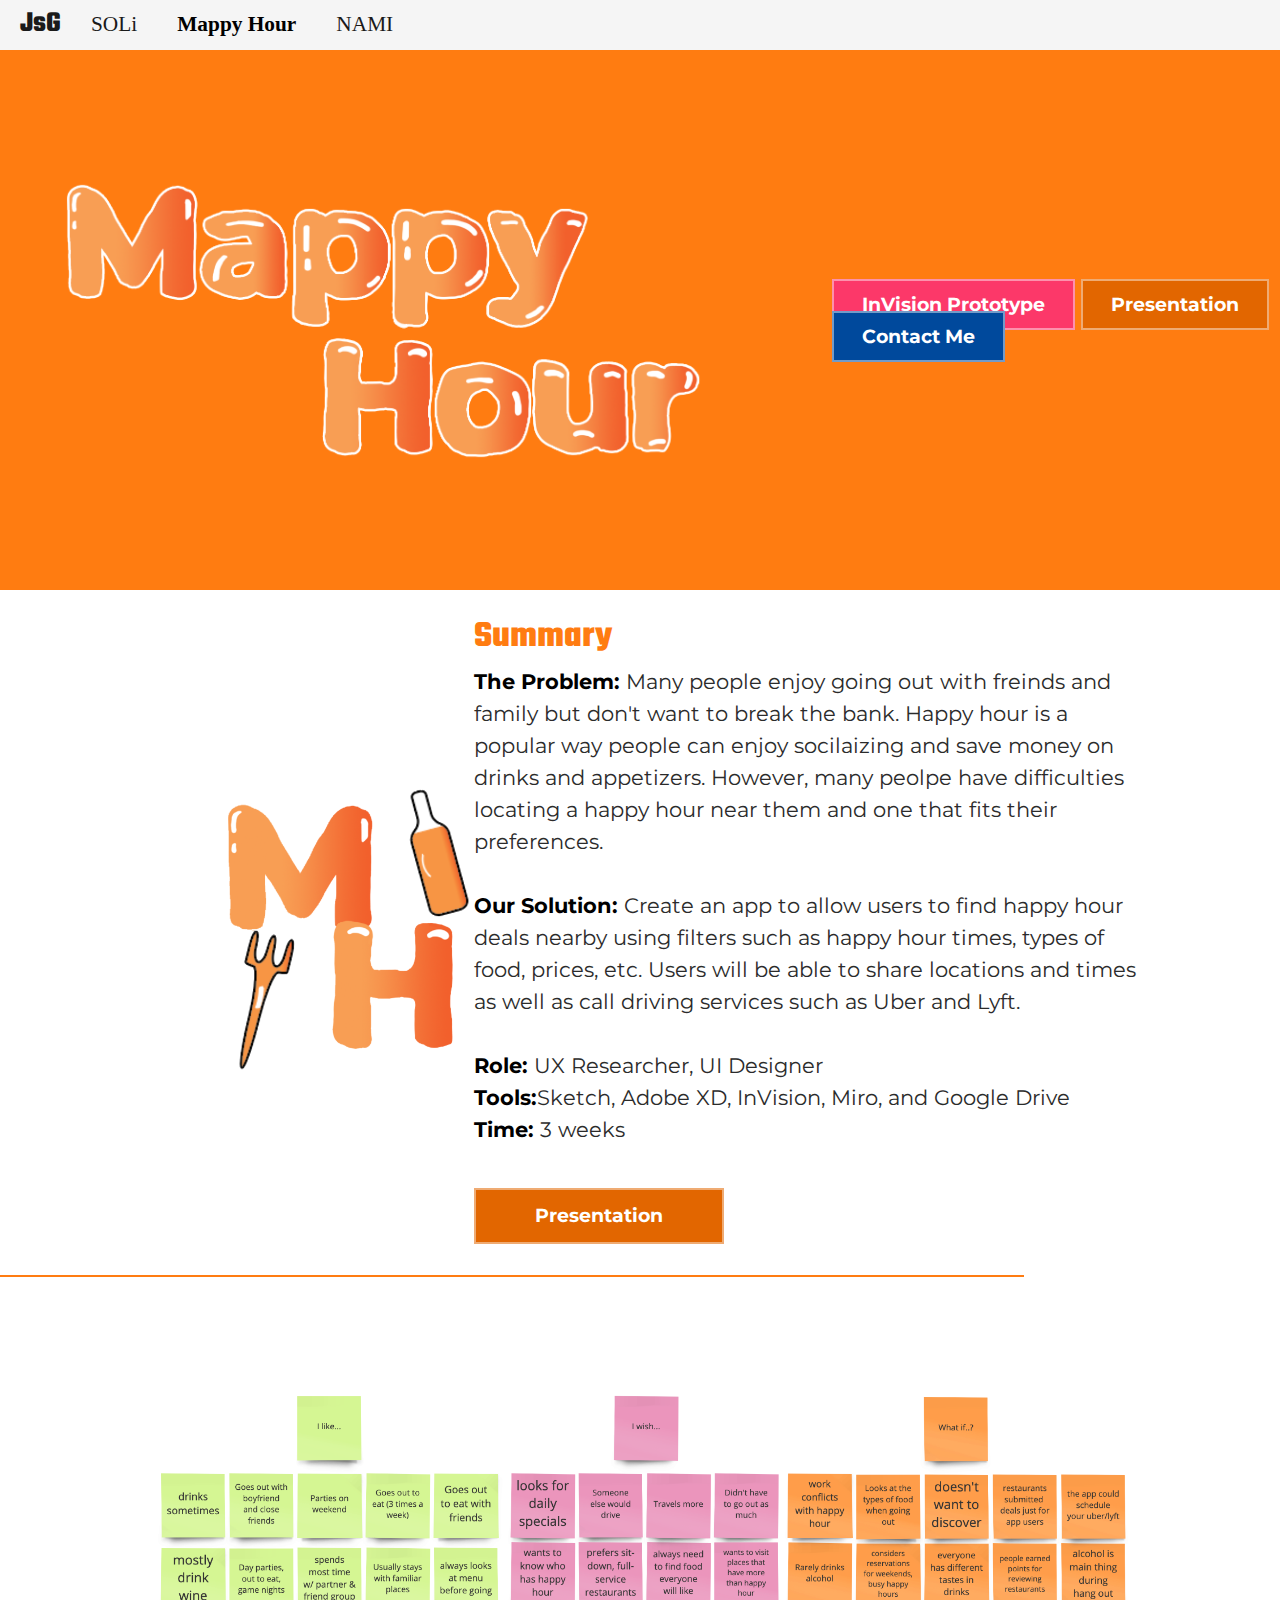
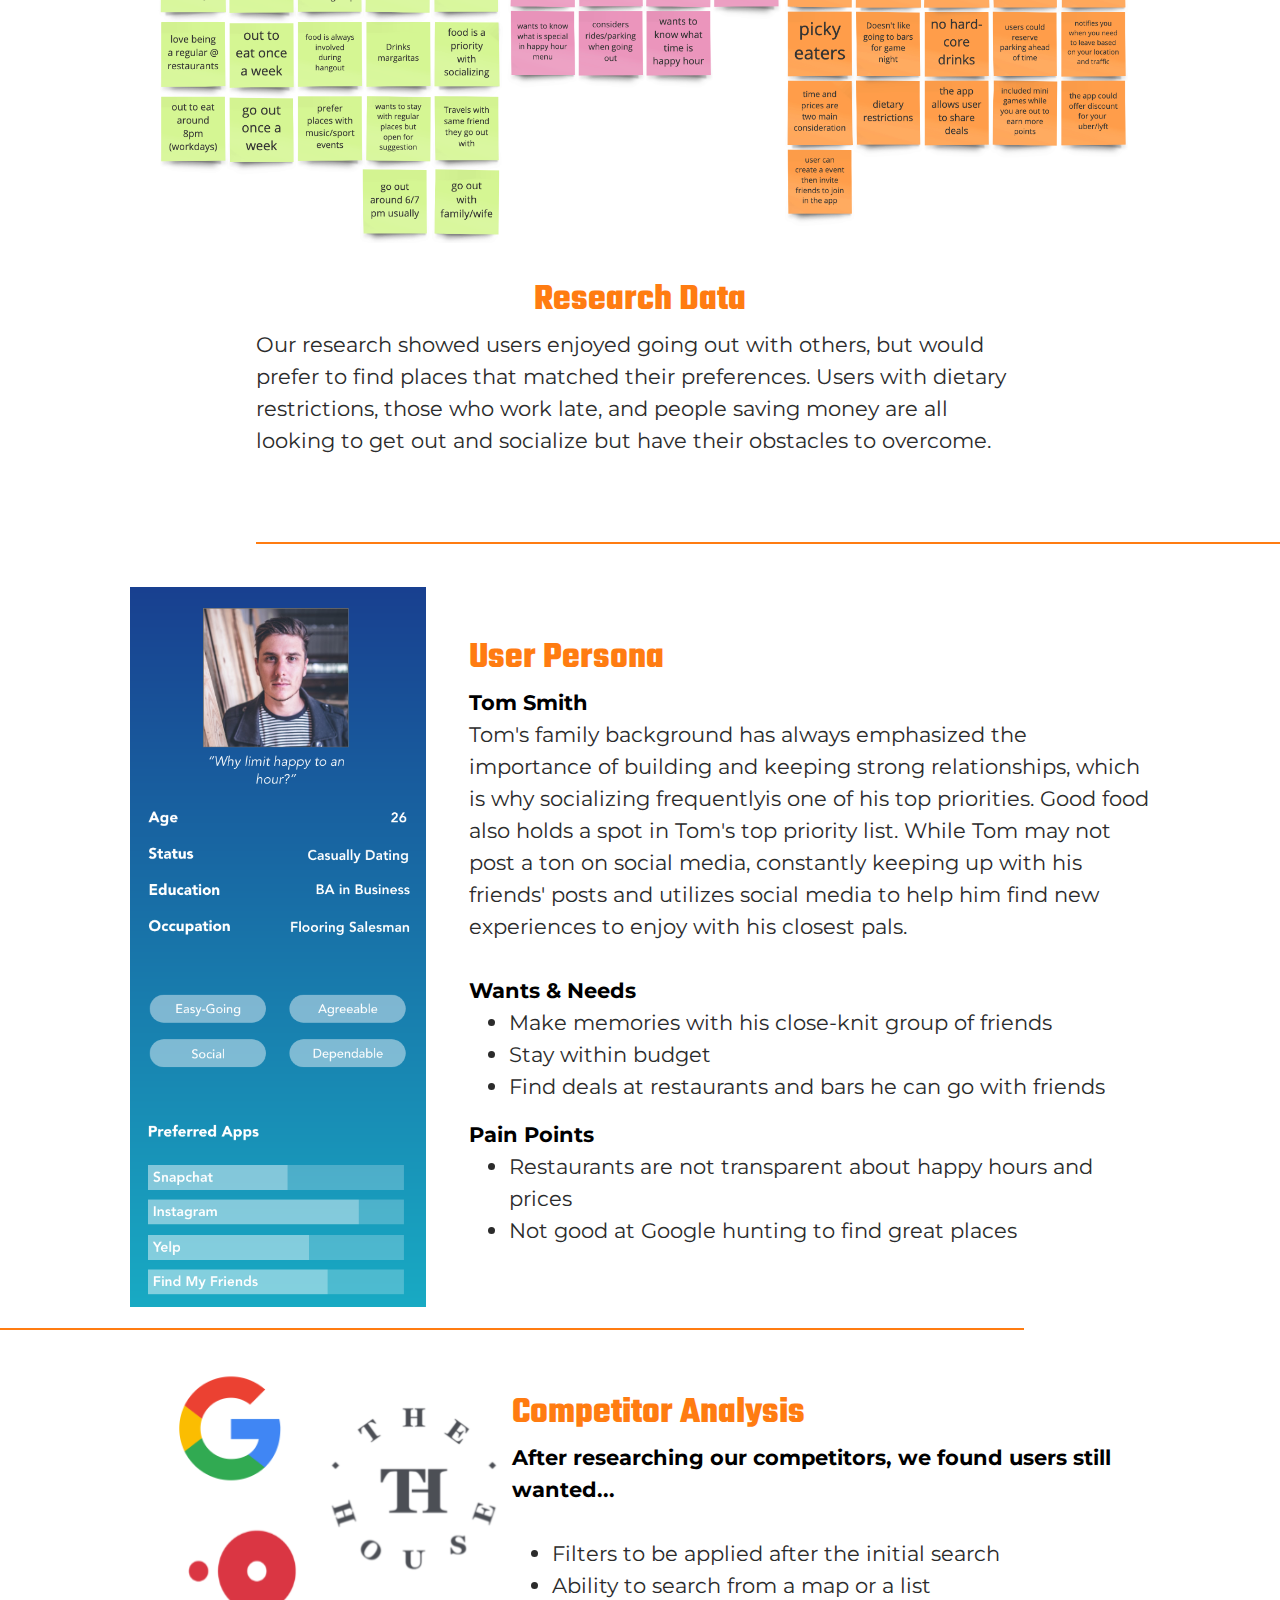
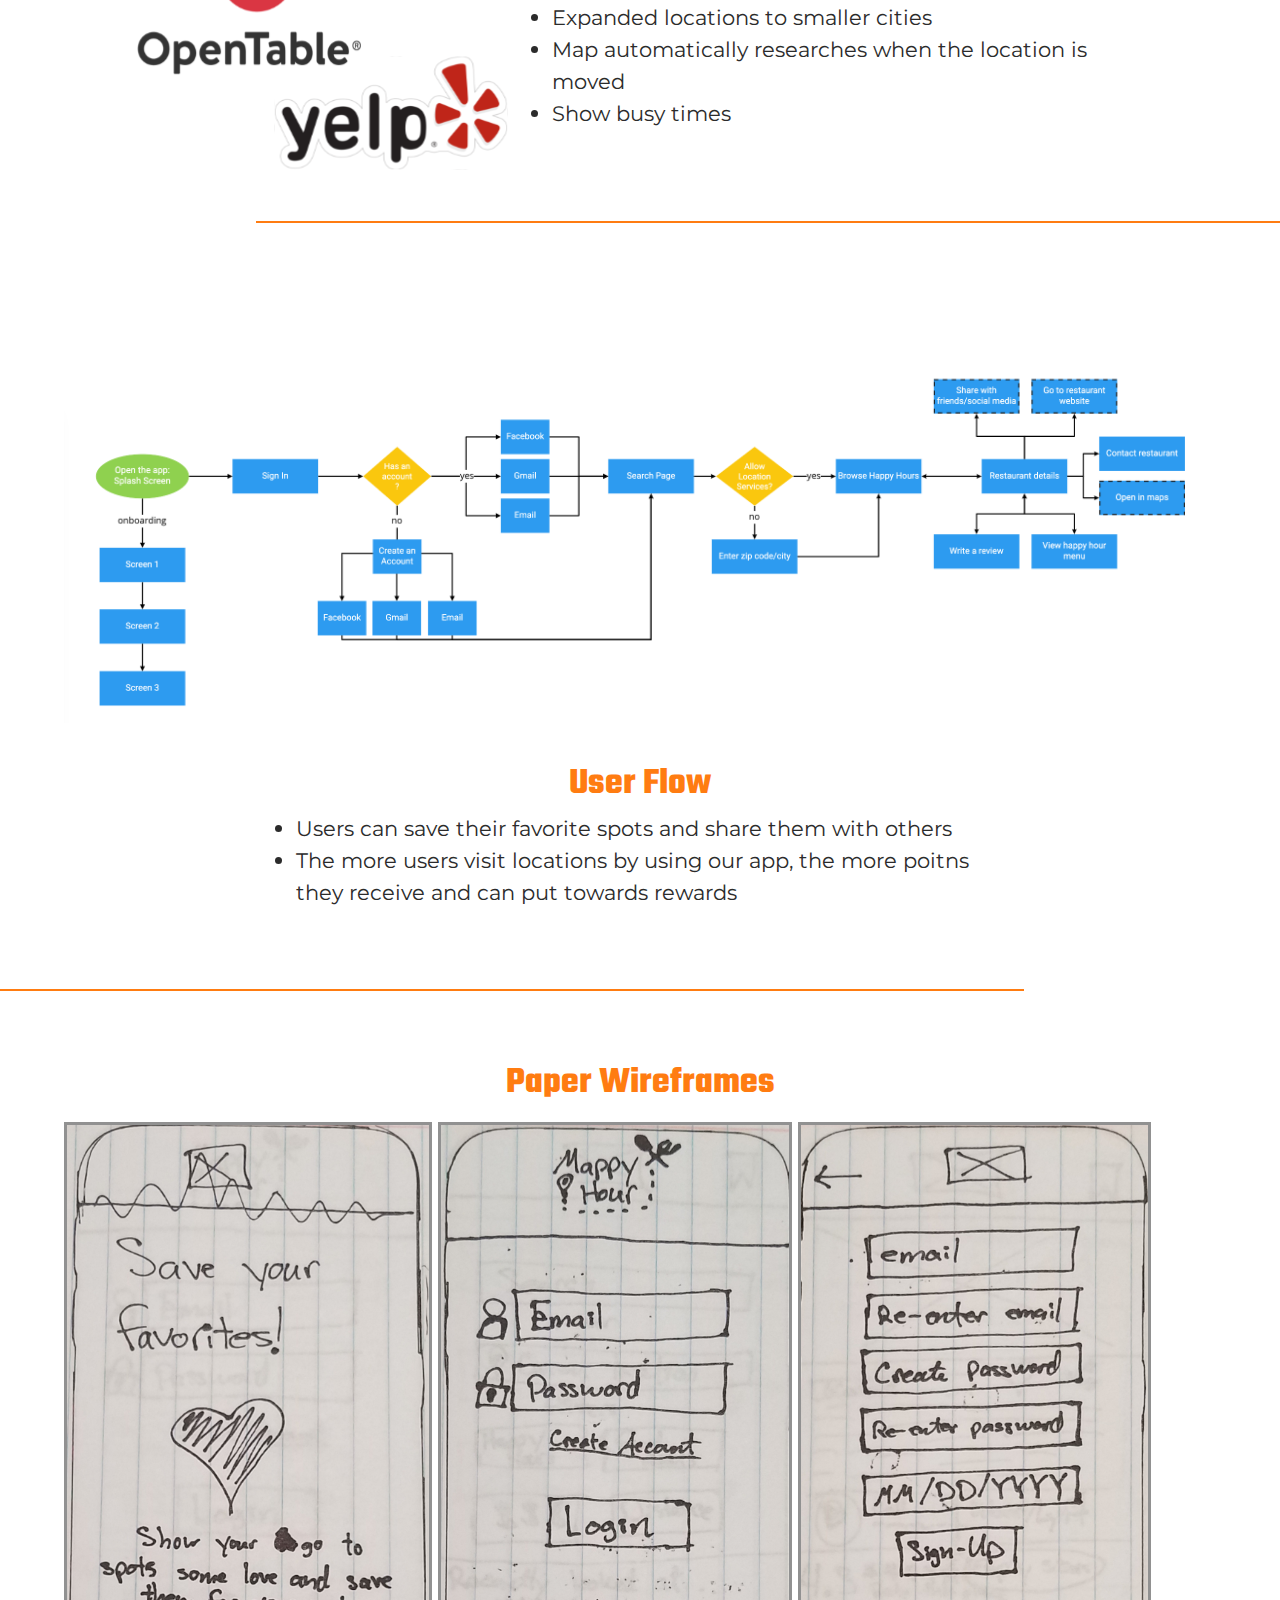
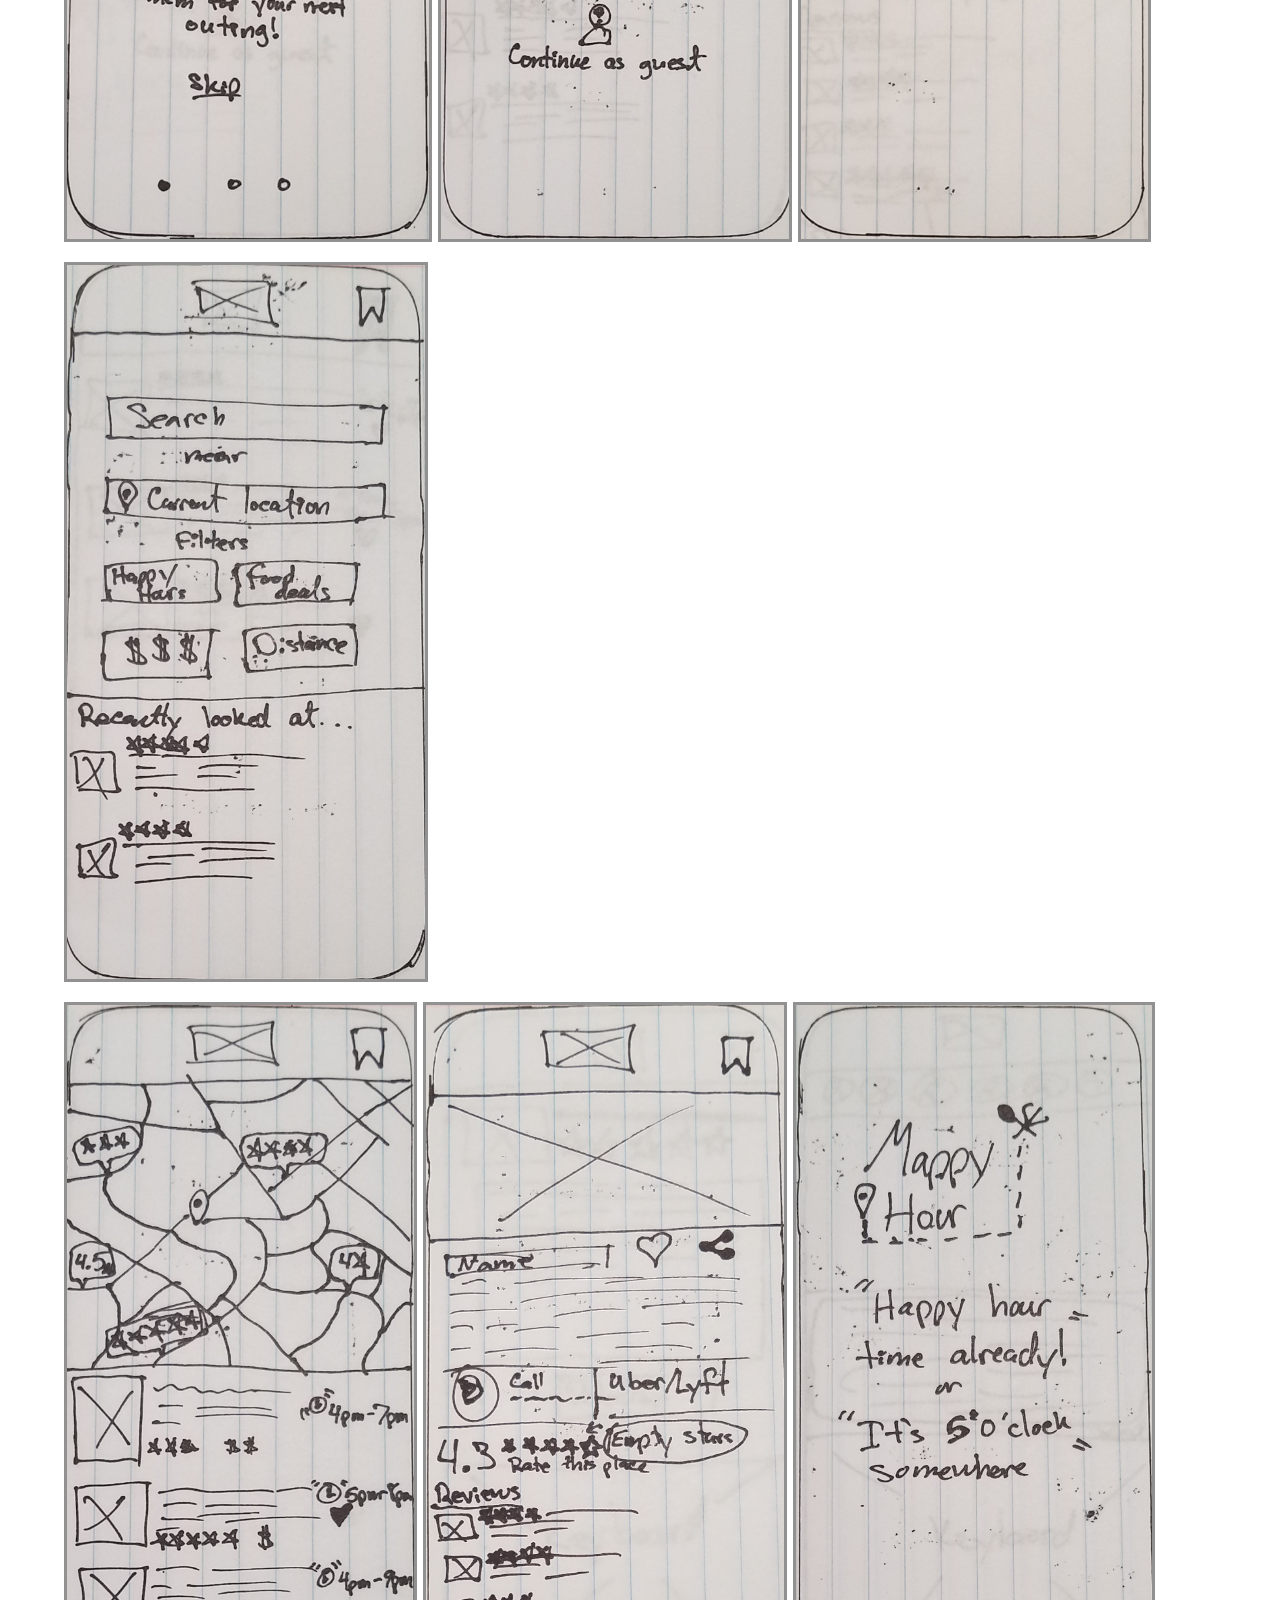
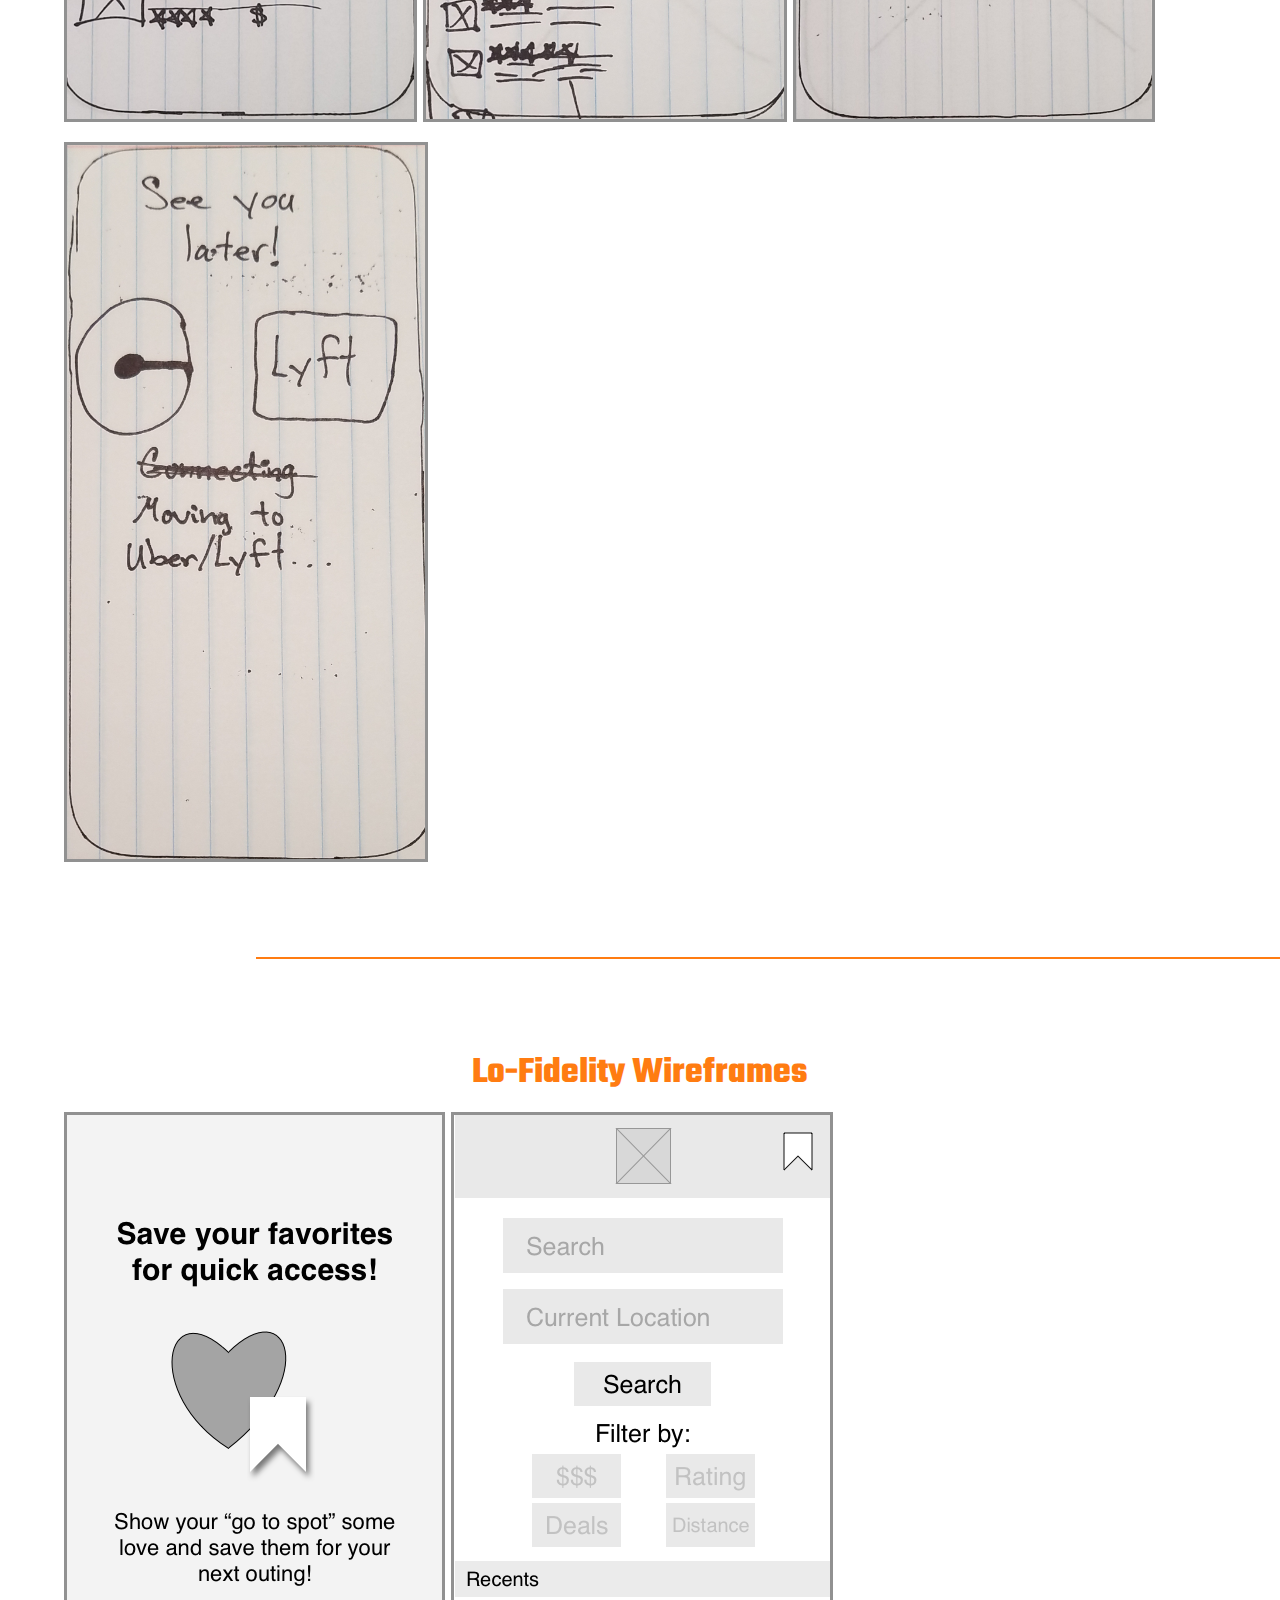
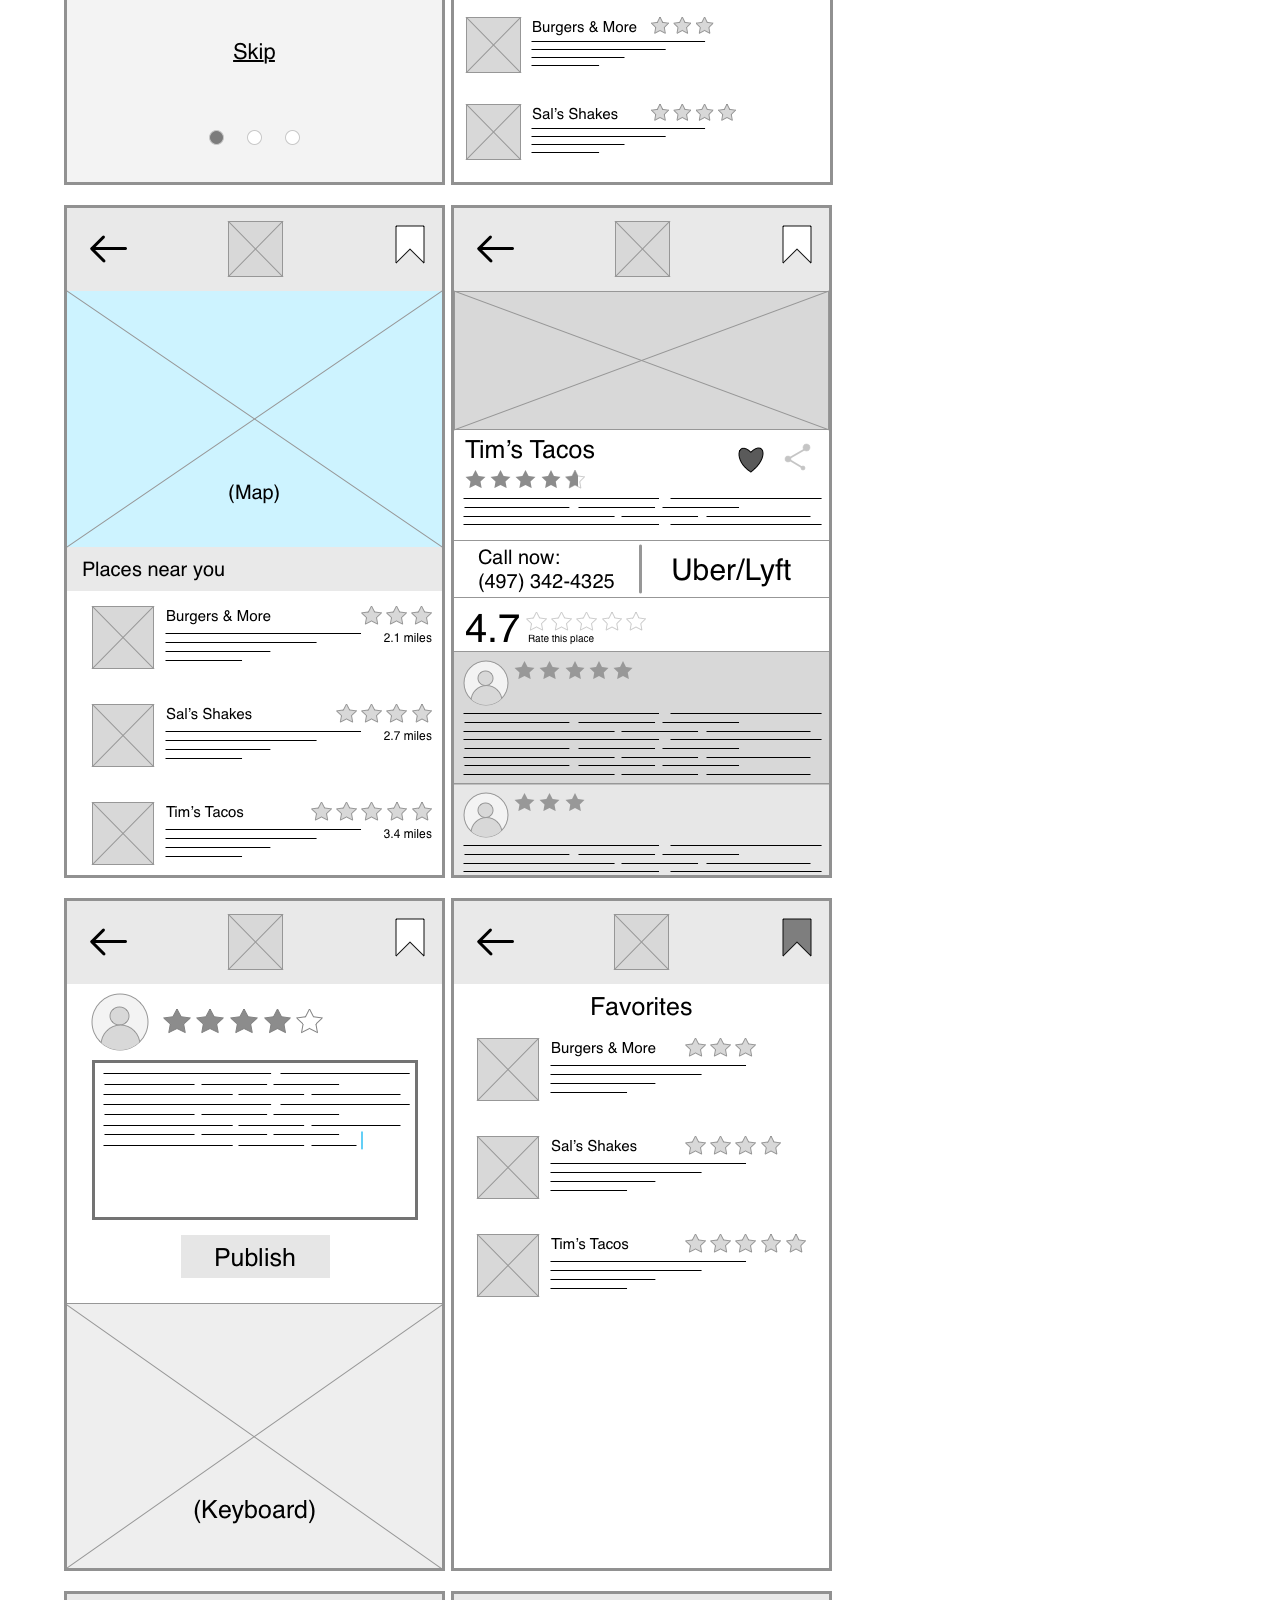
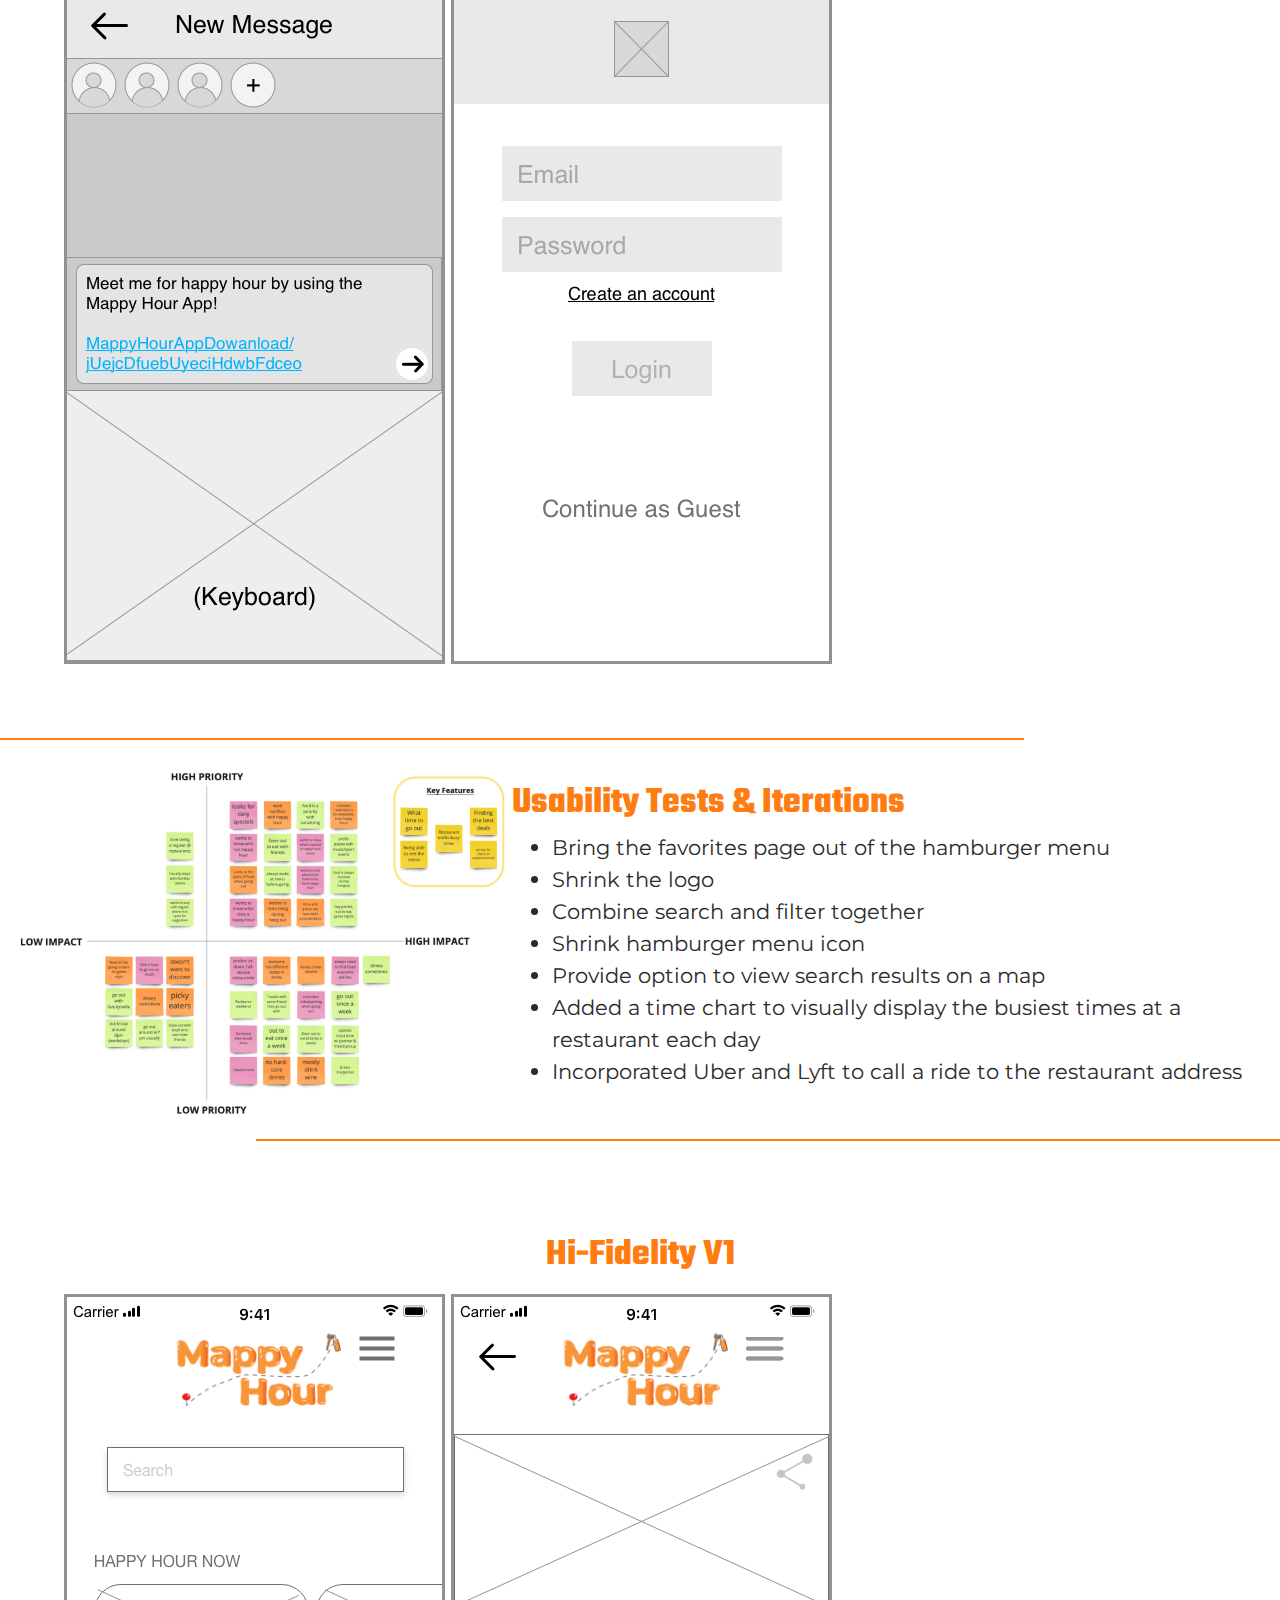
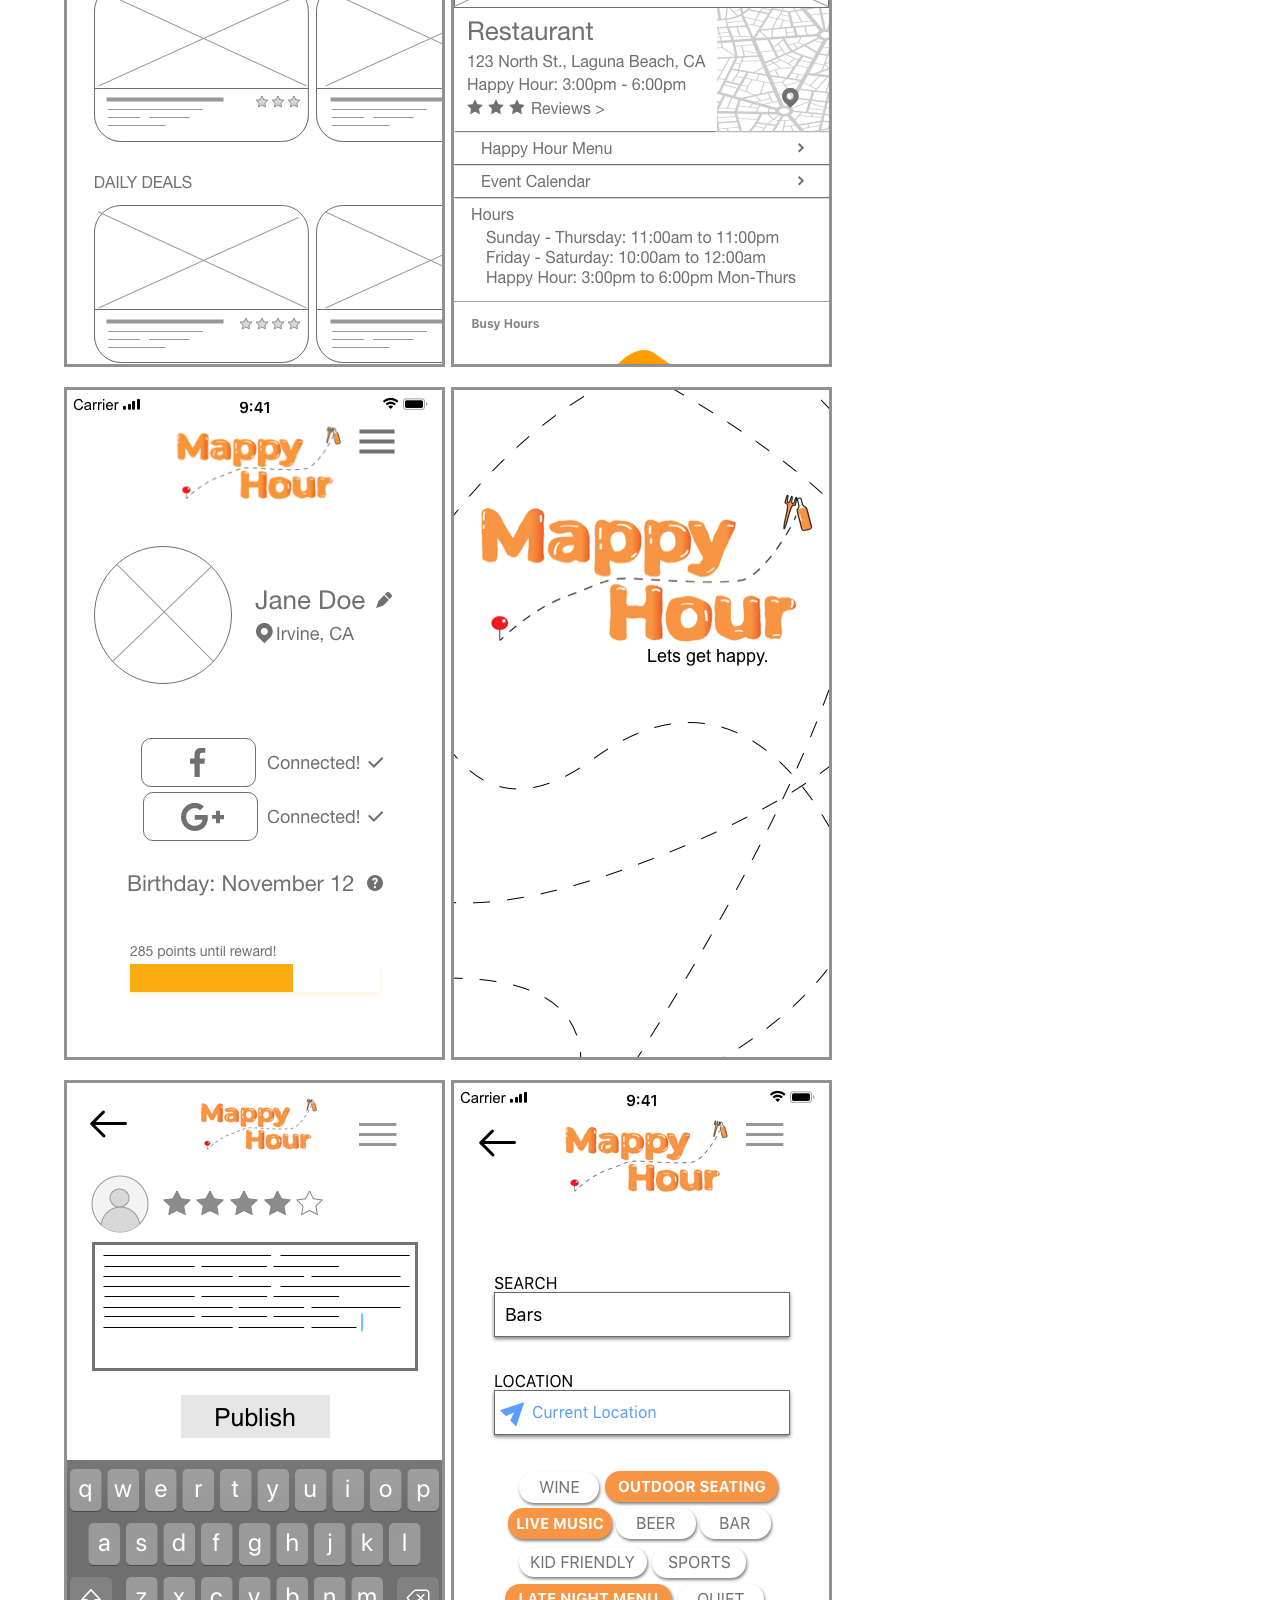
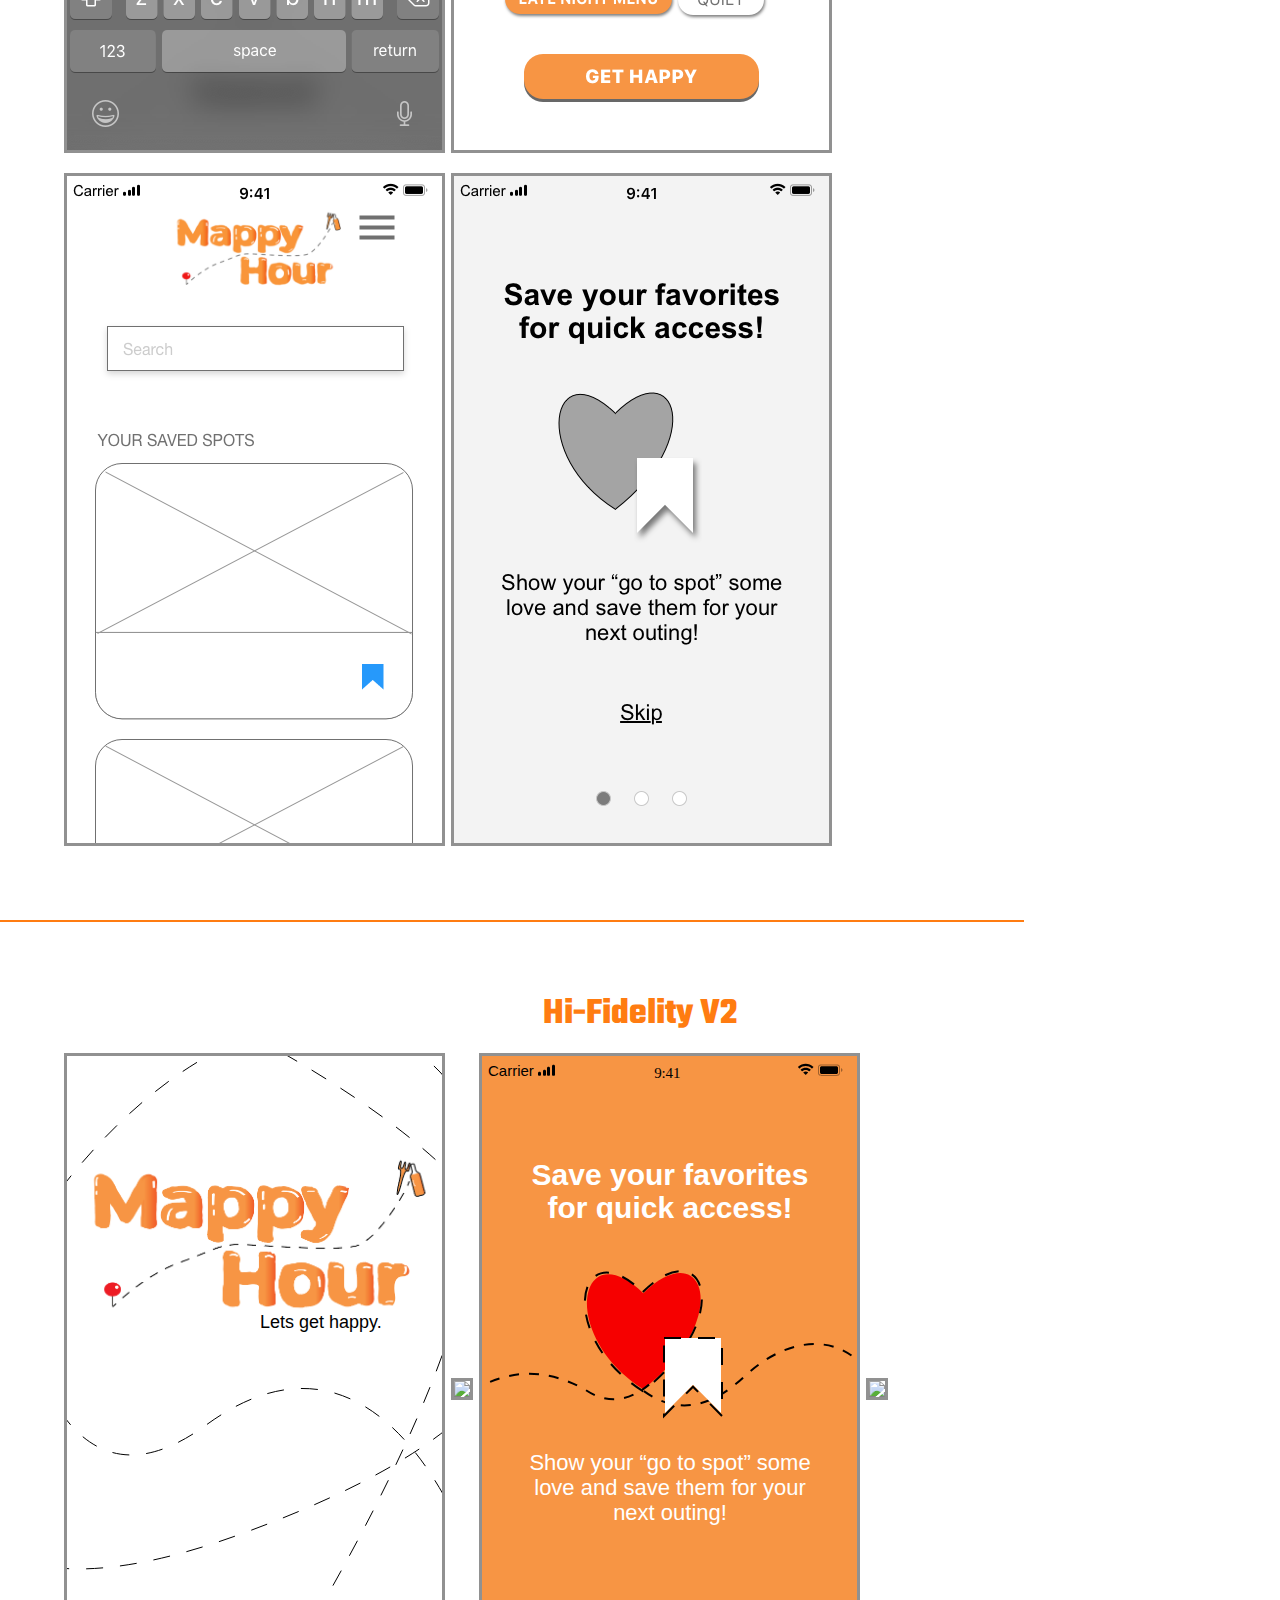
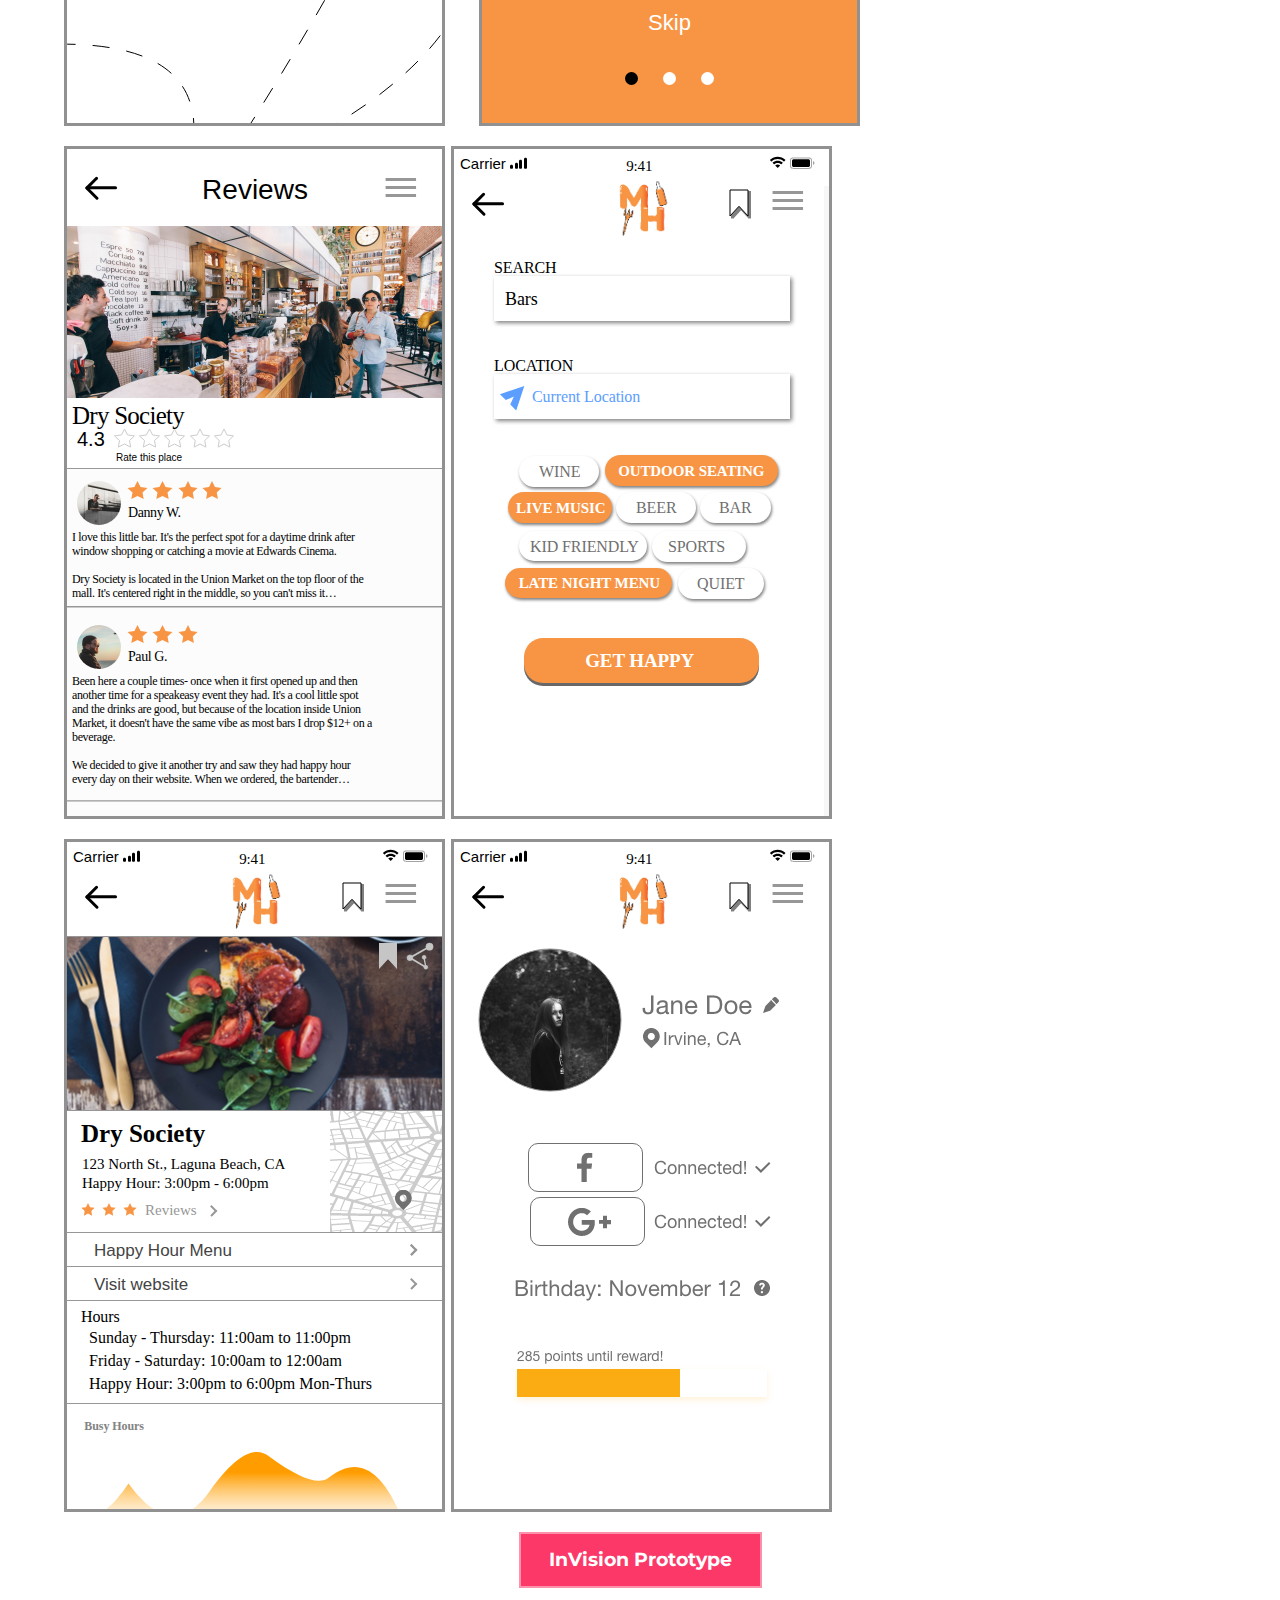
==== MappyHour/index.html @ 81cded71 "Mobile responsive site fixed" ====
<!DOCTYPE html>
<html>

<head>
    <link rel="stylesheet" href="https://stackpath.bootstrapcdn.com/bootstrap/4.3.1/css/bootstrap.min.css"
        integrity="sha384-ggOyR0iXCbMQv3Xipma34MD+dH/1fQ784/j6cY/iJTQUOhcWr7x9JvoRxT2MZw1T" crossorigin="anonymous">
    <link href="css/style.css" type="text/css" rel="stylesheet">
    <meta name="viewport" content="width=device-width, initial-scale=1">
    <script src="https://ajax.googleapis.com/ajax/libs/jquery/3.4.1/jquery.min.js"></script>
    <link href="https://fonts.googleapis.com/css?family=Montserrat|Teko&display=swap" rel="stylesheet">
    <title>Mappy Hour: Case Study</title>
</head>

<script src="https://ajax.googleapis.com/ajax/libs/jquery/3.4.1/jquery.min.js"></script>
<script src="js/script.js"></script>

<nav class="navBar">
    <div><a id="navLogo" href="../index.html">JsG</a></div>
    <a class="nav" href="../Soli/soli.html">SOLi</a>
    <span class="navPage">Mappy Hour</span>
    <a class="nav" href="../NAMI/nami.html">NAMI</a>
    <!-- <a class="nav" href="../Contact Me/contactMe.html">Contact Me</a> -->
    </div>
</nav>

<body>
    <div class="header">
        <div style="align-content: center;"><img class="bigWord" src="images/logo_Word_big.png"></div>
        <div class="buttonList">
            <a href="https://invis.io/BZT6R5L6HG3" target="_blank" class="button" id="invision">InVision Prototype</a>
            <a href="https://docs.google.com/presentation/d/19kPLT6tO7_JTPdLp7k3xPEh_H3a0VkOMppzrcm3z2ow/edit?usp=sharing"
                target="_blank" class="button" id="pres">Presentation</a>
            <a href="mailto:j13galloway@gmail.com" target="_blank" rel="noopener noreferrer" class="button"
                id="contact">Contact Me</a>
        </div>
    </div>

    <div class="showcase">
        <div><img class="showHiFi" style="max-width: 20vw; margin: 0 0 0 7vw; padding: 0;" src="images/mappyLogo.png">
        </div>
        <div class="info">
            <div class="showHeading">Summary</div>
            <div class="col"><strong>The Problem:</strong> Many people enjoy going out with freinds and family but don't
                want to break the bank. Happy hour is a popular way people can enjoy socilaizing and save money on
                drinks and appetizers.
                However, many peolpe have difficulties locating a happy hour near them and one that fits their
                preferences.
                <br><br>
                <strong>Our Solution:</strong> Create an app to allow users to find happy hour deals nearby using
                filters such as happy hour times, types of food, prices, etc. Users will be able to share locations and
                times as well as call driving services such as Uber and Lyft.
                <br><br><strong>Role:</strong> UX Researcher, UI Designer
                <br>
                <strong>Tools:</strong>Sketch, Adobe XD, InVision, Miro, and Google Drive
                <br>
                <strong>Time:</strong> 3 weeks
            </div><br>
            <a href="https://docs.google.com/presentation/d/19kPLT6tO7_JTPdLp7k3xPEh_H3a0VkOMppzrcm3z2ow/edit?usp=sharing"
                target="_blank" class="button" id="pres">Presentation</a>

        </div>
    </div>
    <hr />

    <div class="data">
        <div><img class="showData" src="images/ideation.svg"></div>
        <div class="showHeading">Research Data</div>
        <div class="dataInfo">
            <div class="dataCol">
                <div>Our research showed users enjoyed going out with others, but would prefer to find places that
                    matched their preferences. Users with dietary restrictions, those who work late, and people saving
                    money are all looking to get out and socialize but have their obstacles to overcome.
                </div>
            </div>
        </div>
    </div>
    <div class="move">
        <hr />
    </div>

    <div class="showcase">
        <div><img id="userPersona" src="images/userPersona.svg"></div>
        <div class="info">
            <div class="showHeading">User Persona</div>
            <div class="col"><strong>Tom Smith</strong>
                <br>Tom's family background has always emphasized the importance of building and keeping strong
                relationships, which is why socializing frequentlyis one of his top priorities. Good food also holds a
                spot in Tom's top priority list. While Tom may not post a ton on social media, constantly keeping up
                with his friends' posts and utilizes social media to help him find new experiences to enjoy with his
                closest pals.
                <br><br><strong>Wants & Needs</strong>
                <br>
                <ul>
                    <li>Make memories with his close-knit group of friends</li>
                    <li>Stay within budget</li>
                    <li>Find deals at restaurants and bars he can go with friends</li>
                </ul>
                <strong>Pain Points</strong>
                <br>
                <ul>
                    <li>Restaurants are not transparent about happy hours and prices</li>
                    <li>Not good at Google hunting to find great places</li>
                </ul>
            </div>
        </div>
    </div>
    <hr />

    <div class="showcase">
        <div><img style="width: 30vw;" src="images/compAnalysis.svg"></div>
        <div class="info">
            <div class="showHeading">Competitor Analysis</div>
            <div class="col"><strong> After researching our competitors, we found users still wanted...</strong><br>
                <br>
                <ul>
                    <li>Filters to be applied after the initial search</li>
                    <li>Ability to search from a map or a list</li>
                    <li>Expanded locations to smaller cities</li>
                    <li>Map automatically researches when the location is moved</li>
                    <li>Show busy times</li>
                </ul>
            </div>
        </div>
    </div>
    <div class="move">
        <hr />
    </div>

    <div class="data">
        <div><img class="showData" src="images/userFlow.svg"></div>
        <div class="showHeading">User Flow</div>
        <div class="dataInfo">
            <div class="dataCol">
                <ul>
                    <li>Users can save their favorite spots and share them with others</li>
                    <li>The more users visit locations by using our app, the more poitns they receive and can put
                        towards rewards</li>
                </ul>
            </div>
        </div>
    </div>
    <hr />

    <div class="data">
        <div class="showHeading">Paper Wireframes</div>
        <div>
            <img class="fidelityImg" src="images/sketches/20190722_210042.jpg">
            <img class="fidelityImg" src="images/sketches/20190722_210205.jpg">
            <img class="fidelityImg" src="images/sketches/20190722_210246.jpg">
            <img class="fidelityImg" src="images/sketches/20190722_210302.jpg"><br>
            <img class="fidelityImg" src="images/sketches/20190722_210317.jpg">
            <img class="fidelityImg" src="images/sketches/20190722_210333.jpg">
            <img class="fidelityImg" src="images/sketches/20190722_211943.jpg">
            <img class="fidelityImg" src="images/sketches/20190722_212001.jpg">
        </div>
    </div>
    <div class="move">
        <hr />
    </div>


    <div class="data">
        <div class="showHeading">Lo-Fidelity Wireframes</div>
        <div>
            <img class="fidelityImg" src="images/lofi/Artboard4.svg">
            <img class="fidelityImg" src="images/lofi/Artboard5.svg">
            <img class="fidelityImg" src="images/lofi/Artboard6.svg">
            <img class="fidelityImg" src="images/lofi/Artboard7.svg"><br>
            <img class="fidelityImg" src="images/lofi/Artboard8.svg">
            <img class="fidelityImg" src="images/lofi/Artboard9.svg">
            <img class="fidelityImg" src="images/lofi/Artboard10.svg">
            <img class="fidelityImg" src="images/lofi/Artboard11.svg">
        </div>
    </div>
    <hr />


    <div class="showcase" style="margin: 0 2vw 0 0; padding: 0;">
        <div><img style="width: 40vw;" src="images/feature_prio.svg"></div>
        <div class="info">
            <div class="showHeading">Usability Tests & Iterations</div>
            <div class="col">
                <ul>
                    <li>Bring the favorites page out of the hamburger menu</li>
                    <li>Shrink the logo</li>
                    <li>Combine search and filter together</li>
                    <li>Shrink hamburger menu icon</li>
                    <li>Provide option to view search results on a map</li>
                    <li>Added a time chart to visually display the busiest times at a restaurant each day</li>
                    <li>Incorporated Uber and Lyft to call a ride to the restaurant address</li>
                </ul>
            </div>
        </div>
    </div>
    <div class="move">
        <hr />
    </div>


    <div class="data">
        <div class="showHeading">Hi-Fidelity V1</div>
        <div>
            <img class="fidelityImg" src="images/V1/Artboard Copy 10.png">
            <img class="fidelityImg" src="images/V1/Artboard Copy 11.png">
            <img class="fidelityImg" src="images/V1/Artboard Copy 13.png">
            <img class="fidelityImg" src="images/V1/Artboard Copy 14.png"><br>
            <img class="fidelityImg" src="images/V1/Artboard Copy 17 (1).png">
            <img class="fidelityImg" src="images/V1/Artboard Copy 24.png">
            <img class="fidelityImg" src="images/V1/Artboard Copy 26.png">
            <img class="fidelityImg" src="images/V1/Artboard Copy 3.png">
        </div>
    </div>
    <hr />

    <div class="data">
        <div class="showHeading">Hi-Fidelity V2</div>
        <div><img class="fidelityImg" src="images/V2/Splash Screen.svg">
            <img class="fidelityImg" src="images/V2/Homepage.svg">
            <img class="fidelityImg" src="images/V2/Onboarding 1.svg">
            <img class="fidelityImg" src="images/V2/Favorites page.svg"><br>
            <img class="fidelityImg" src="images/V2/Reviews.svg">
            <img class="fidelityImg" src="images/V2/Search fill.svg">
            <img class="fidelityImg" src="images/V2/Detail page.svg">
            <img class="fidelityImg" src="images/V2/Profile.svg">
        </div>
        <a href="https://invis.io/BZT6R5L6HG3" target="_blank" class="button" id="invision">InVision Prototype</a>
    </div>
    <div class="move">
        <hr />
    </div>

    <div class="showcase">
        <div><img class="showHiFi" src="images/logo_Word.svg"></div>
        <div class="info">
            <div class="showHeading">Opportunities & Future Thinking</div>
            <div class="col">
                <ul>
                    <li>Offer exclusive deals to users from restaurants in their area</li>
                    <li>Offer marketing opportunities for restaurants to advertise to users on the app
                    </li>
                    <li>Give discounts on Uber/Lyft rides for those who continually use the app</li>
                    <li>Add a premium plan for users to earn more points and more discount offers</li>
                </ul>
            </div>
            <a href="mailto:j13galloway@gmail.com" target="_blank" rel="noopener noreferrer" class="button"
                id="contact">Contact Me</a>
        </div>
    </div>
    </div>


    <footer id="footer">
        <!-- <div><a href="../Contact Me/contactMe.html">Contact Me</a></div> -->
        <div class="footerMobile"><a href="../index.html">Home</a></div>
        <div class="footerMobile"><a href="../Soli/soli.html">SOLi</a></div>
        <div class="footerMobile"><a href="#">Mappy Hour</a></div>
        <div class="footerMobile"><a href="../NAMI/nami.html">NAMI OC</a></div>
    </footer>
</body>

</html>
---- MappyHour/css/style.css ----
body {
    font-family: 'Montserrat', sans-serif;
    color: #2b2b2b;
    font-size: 16pt;
}

strong {
    font-weight: bolder;
    color: #000000;
}

.navBar{
    display: flex;
    justify-content: flex-start;
    flex-wrap: wrap;
    align-items: center;
    background-color: whitesmoke;
    height: 50px;
    width: auto;
    font-size: 16pt;
}

.nav{
    font-family: Georgia, 'Times New Roman', Times, serif;
    color: #1a1a1a;
    padding: 0 20px 0 20px;
}

.nav:hover{
    color: #292929;
    text-decoration-line: underline;
}

.navPage{
    font-family: Georgia, 'Times New Roman', Times, serif;
    color: #000000;
    padding: 0 20px 0 20px;
    font-weight: bold;
}

.navPage:hover{
    color: rgb(0, 0, 0);
}

#navLogo{
    font-family: 'Teko', sans-serif;
    font-size: 22pt;
    color: #1a1a1a;
    padding: 0 10px 10px 10px;
    margin-left: 10px;
    font-weight: bold;
}

#navLogo:hover{
    text-decoration: none;
}

.header{
    display: flex;
    width: auto;
    height: 60vh;
    background-color: #ff7c11;
    align-items: center;
}

.bigWord{
    display: flex;
    max-width: 1000px;
    max-height: 1000px;
    width: 50vw;
    margin: 0 10vw 0 5vw;
}

.button{
    text-align: center;
    font-weight: bolder;
    padding: 12px 28px 12px 28px;
    max-width: 250px;
    margin: 10px 0 10px 0;
    width: auto;
    height: auto;
    transition: all .2s ease-in-out;
    border: #ffffff73 2px solid;
}

.button:hover { transform: scale(1.1); }

#invision{
    background-color: #FC3869;
    color: white;
    font-size: 14pt;
}

#pres{
    background-color: rgb(226, 102, 0);
    color: white;
    font-size: 14pt;
}

#contact{
    background-color: #00499C;
    color: white;
    font-size: 14pt;
}

a {
    color: #0A559D;
}

a:hover{
    color: rgb(0, 52, 112);
    text-decoration: none;
}

#personal{
    font-family: 'Montserrat', sans-serif;    
    color: white;
    padding: 0px 30px 0px 30px;
    font-size: 17pt;
    border: white;
}

.showcase{
    height: auto;
    margin: 20px 10vw 20px 10vw;
    display: grid;
    grid-template-columns: 1fr 1fr 1fr;
    grid-template-rows: auto;
    grid-template-areas: 
    "pic txt txt";
    align-items: center;
}

.gridImg{
    display: grid;
    grid-area: pic;
}

.gridText{
    padding-left: 20px;
    display: grid;
    grid-area: txt;
}

.showHeading{
    color: #ff7c11;
    font-weight: bold;
    font-size: 28pt;
    font-family: 'Teko', sans-serif;
}

.showHiFi{
    text-align: center;
    max-width: 500px;
    max-height: 75vh;
    width: 27vw;
    object-fit: cover;
    object-position: 50% 0;
    margin: 0 50px 0 0;
}

#userPersona{
    object-fit: contain;
    width: 300px;
    height: 80vh;
}

.showData{
    text-align: center;
    max-width: 90vw;
    max-height: 75vh;
    object-fit: cover;
    object-position: 50% 0;
    align-items: center;
    margin: 3% 0 3% 0;
}

hr {
    display: flex;
    justify-items: flex-start;
    height: 1px;
    border: 0;
    border-top: 2px solid #ff7c11;
    margin: 1em 0;
    padding: 0;
    width: 80vw;
}

.move {
    display: flex;
    justify-content: flex-end;
}

.info{
    display: grid;
    margin: auto;
    font-size: 16pt;
    width: auto;
    grid-area: txt;
}

.col{
    max-width: 60vw;
    padding: 0 0 0 0;
}

.dataCol{
    display: flex;
    flex-direction: row;
    max-width: 60vw;
    padding: 0 10px 0 0;
    align-items: center;
}

.data{
    display: flex;
    flex-direction: column;
    align-items: center;
    justify-items: center;
    margin: 5% 5% 5% 5%;
}

.dataInfo{
    display: flex;
    align-content: center;
    justify-content: center;
}

.fidelityImg{
    object-fit: contain;
    max-height: 80vh;
    width: auto;
    margin: 10px 0 10px 0;
    border: rgb(145, 145, 145) 3px solid;
}

#footer{
    display: flex;
    justify-content: space-around;
    align-content: center;
    justify-items: center;
    height: auto;
    padding: 20px;
    background-color: rgb(75, 75, 75);
    color: white;
    font-family: Georgia, 'Times New Roman', Times, serif;
}

#footer a{
    color: white;
}

#footer a:hover{
    color: rgb(204, 204, 204);
    text-decoration: none;
}




@media only screen and (max-width: 750px) {

    body {
        font-family: 'Montserrat', sans-serif;
        color: #2b2b2b;
        font-size: 14pt;
    }
    
    strong {
        font-weight: bolder;
        color: #000000;
    }
    
    .navBar{
        display: flex;
        justify-content: space-around;
        flex-wrap: wrap;
        align-items: center;
        background-color: whitesmoke;
        height: 60px;
        width: auto;
        font-size: 18pt;
    }
    
    .nav{
        font-family: Georgia, 'Times New Roman', Times, serif;
        color: #2b2b2b;
        padding: 0 20px 0 20px;
    }
    
    .nav:hover{
        color: #2b2b2b;
        text-decoration-line: underline;
    }
    
    .navPage{
        font-family: Georgia, 'Times New Roman', Times, serif;
        color: #2b2b2b;
        padding: 0 20px 0 20px;
        font-weight: bold;
    }
    
    .navPage:hover{
        color: #2b2b2b;
    }
    
    #navLogo{
        font-family: 'Teko', sans-serif;
        font-size: 30pt;
        color: #202020;
        padding: 0 10px 10px 10px;
        padding-left: 10px;
        font-weight: bold;
    }
    
    #navLogo:hover{
        text-decoration: none;
    }
    
    .header{
        display: flex;
        width: auto;
        height: 50vh;
        background-color: #ff7c11;
        align-items: center;
    }
    
    .bigWord{
        justify-content: center;
        display: flex;
        width: 80vw;
    }
    
    .buttonList{
        display: none
    }

    .button{
        text-align: center;
        font-weight: bolder;
        font-size: medium;
        padding: 12px 28px 12px 28px;
        max-width: 250px;
        margin: 10px 0 10px 0;
        width: auto;
        height: auto;
        transition: all .2s ease-in-out;
        border: #ffffff73 2px solid;
    }
    
    
    #invision{
        background-color: #FC3869;
        color: white;
    }
    
    #pres{
        background-color: rgb(226, 102, 0);
        color: white;
    }
    
    #contact{
        background-color: #00499C;
        color: white;
    }
    
    a {
        color: #0A559D;
    }
    
    a:hover{
        color: rgb(0, 52, 112);
        text-decoration: none;
    }
    
    #personal{
        font-family: 'Montserrat', sans-serif;    
        color: white;
        padding: 0px 30px 0px 30px;
        font-size: 17pt;
        border: white;
    }
    
    .showcase{
        height: auto;
        margin: 30px 0 0 0;
        display: grid;
        justify-items: center;
        grid-template-columns: auto;
        grid-template-rows: auto;
        grid-template-areas: 
        "pic"
        "txt";
    }
    
    .gridImg{
        display: grid;
        grid-area: pic;
    }
    
    .gridText{
        padding-left: 20px;
        display: grid;
        grid-area: txt;
    }
    
    .showHeading{
        color: #ff7c11;
        font-weight: bold;
        font-size: 28pt;
        font-family: 'Teko', sans-serif;
    }
    
    .showHiFi{
        width: 80vw;
    }
    
    #userPersona{
        object-fit: contain;
        width: 300px;
        height: 80vh;
    }
    
    .showData{
        object-fit: cover;
        object-position: 50% 0;
        align-items: center;
        margin: 3% 0 3% 0;
    }
    
    hr {
        display: flex;
        justify-items: flex-start;
        height: 1px;
        border: 0;
        border-top: 2px solid #ff7c11;
        margin: 1em 0;
        padding: 0;
        width: 80vw;
    }
    
    .move {
        display: flex;
        justify-content: flex-end;
    }
    
    .info{
        justify-items: center;
    }
    
    .col{
        max-width: 80vw;
        padding: 0;
    }
    
    .dataCol{
        display: flex;
        flex-direction: row;
        max-width: 60vw;
        padding: 0 10px 0 0;
        align-items: center;
    }
    
    .data{
        justify-content: center;
        display: flex;
        flex-direction: column;
        margin: 5%;
    }
    
    
    .dataInfo{
        display: flex;
        width: 90vw;
        align-content: center;
        justify-content: center;
    }
    
    .fidelityImg{
        object-fit: contain;
        height: auto;
        width: auto;
        margin: 10px 0 10px 0;
        border: rgb(145, 145, 145) 3px solid;
    }

    
    #footer{
        display: flex;
        flex-direction: column;
        height: auto;
        padding: 20px;
        background-color: rgb(75, 75, 75);
        color: white;
        font-family: Georgia, 'Times New Roman', Times, serif;
    }
    
    #footer a{
        color: white;
    }
    
    #footer a:hover{
        color: rgb(204, 204, 204);
        text-decoration: none;
    }

    .footerMobile{
        display: flex;
        justify-content: center;
        padding: 20px;
    }

}
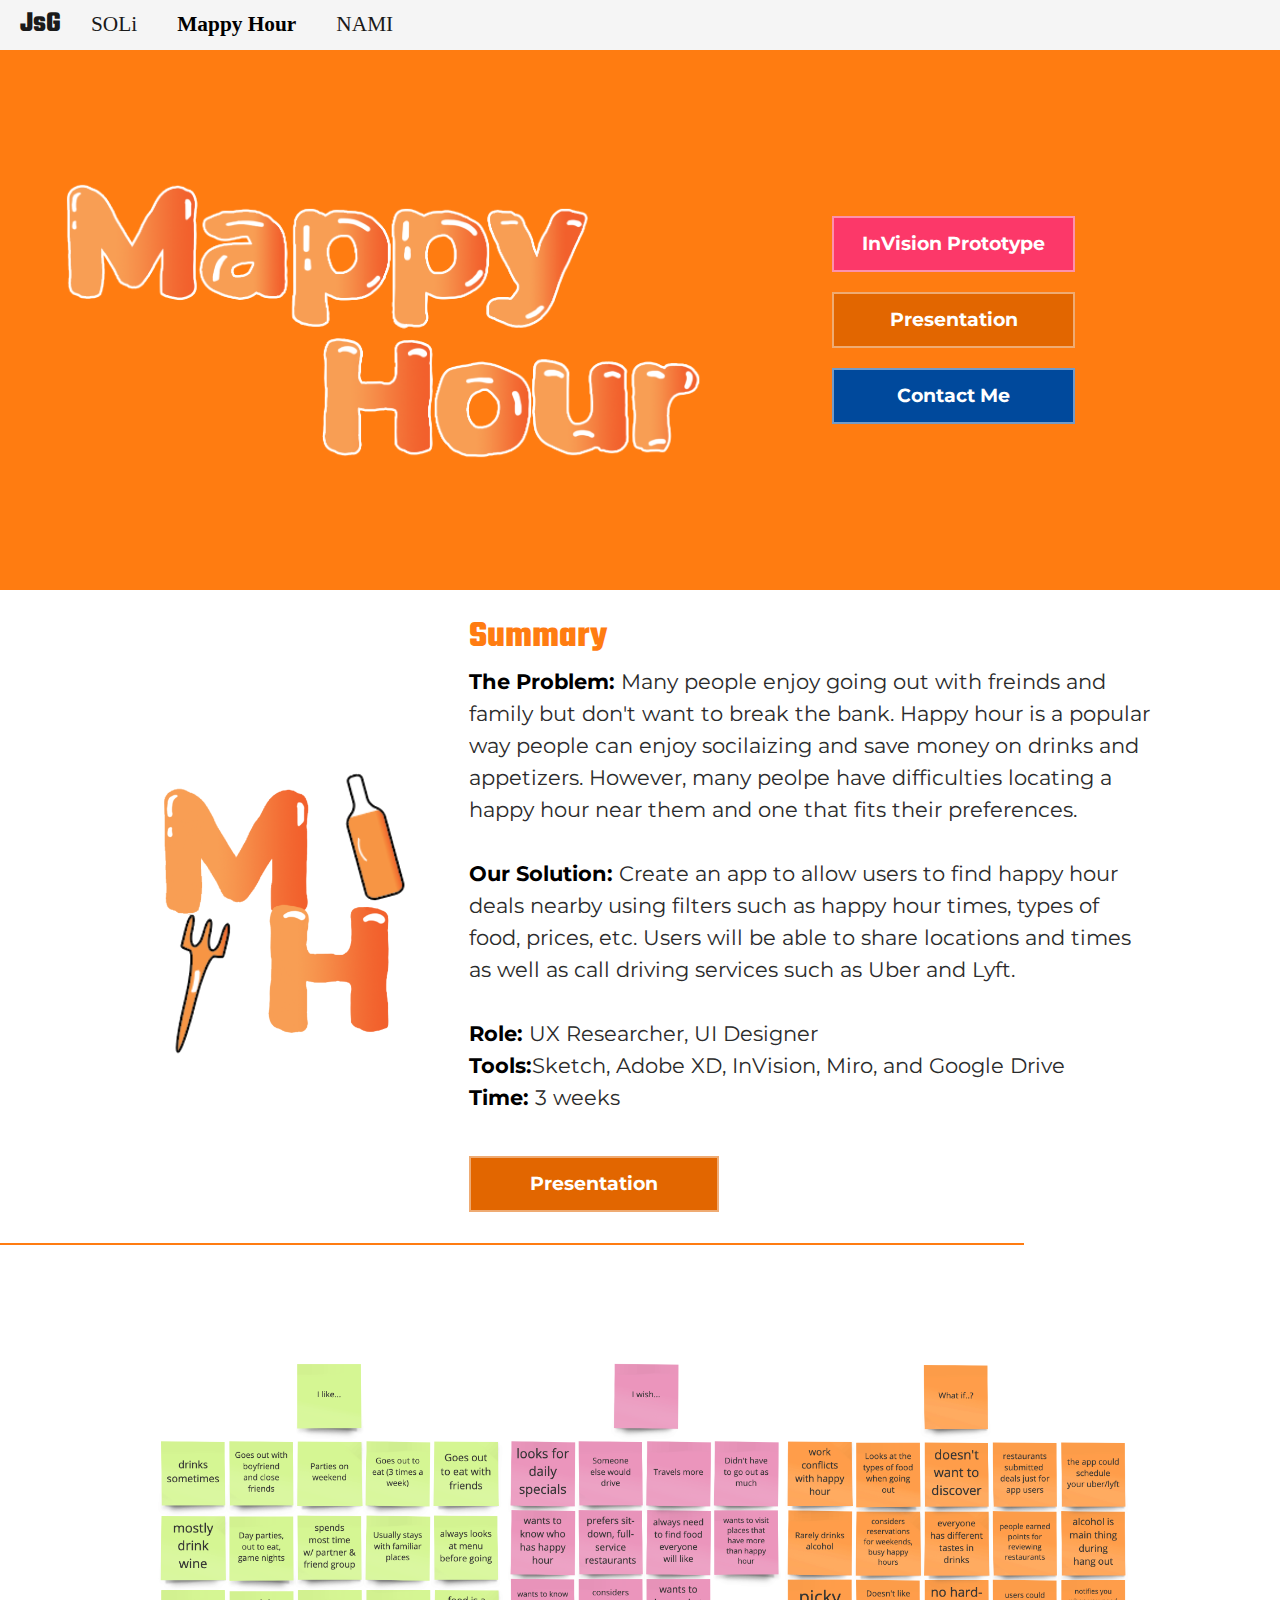
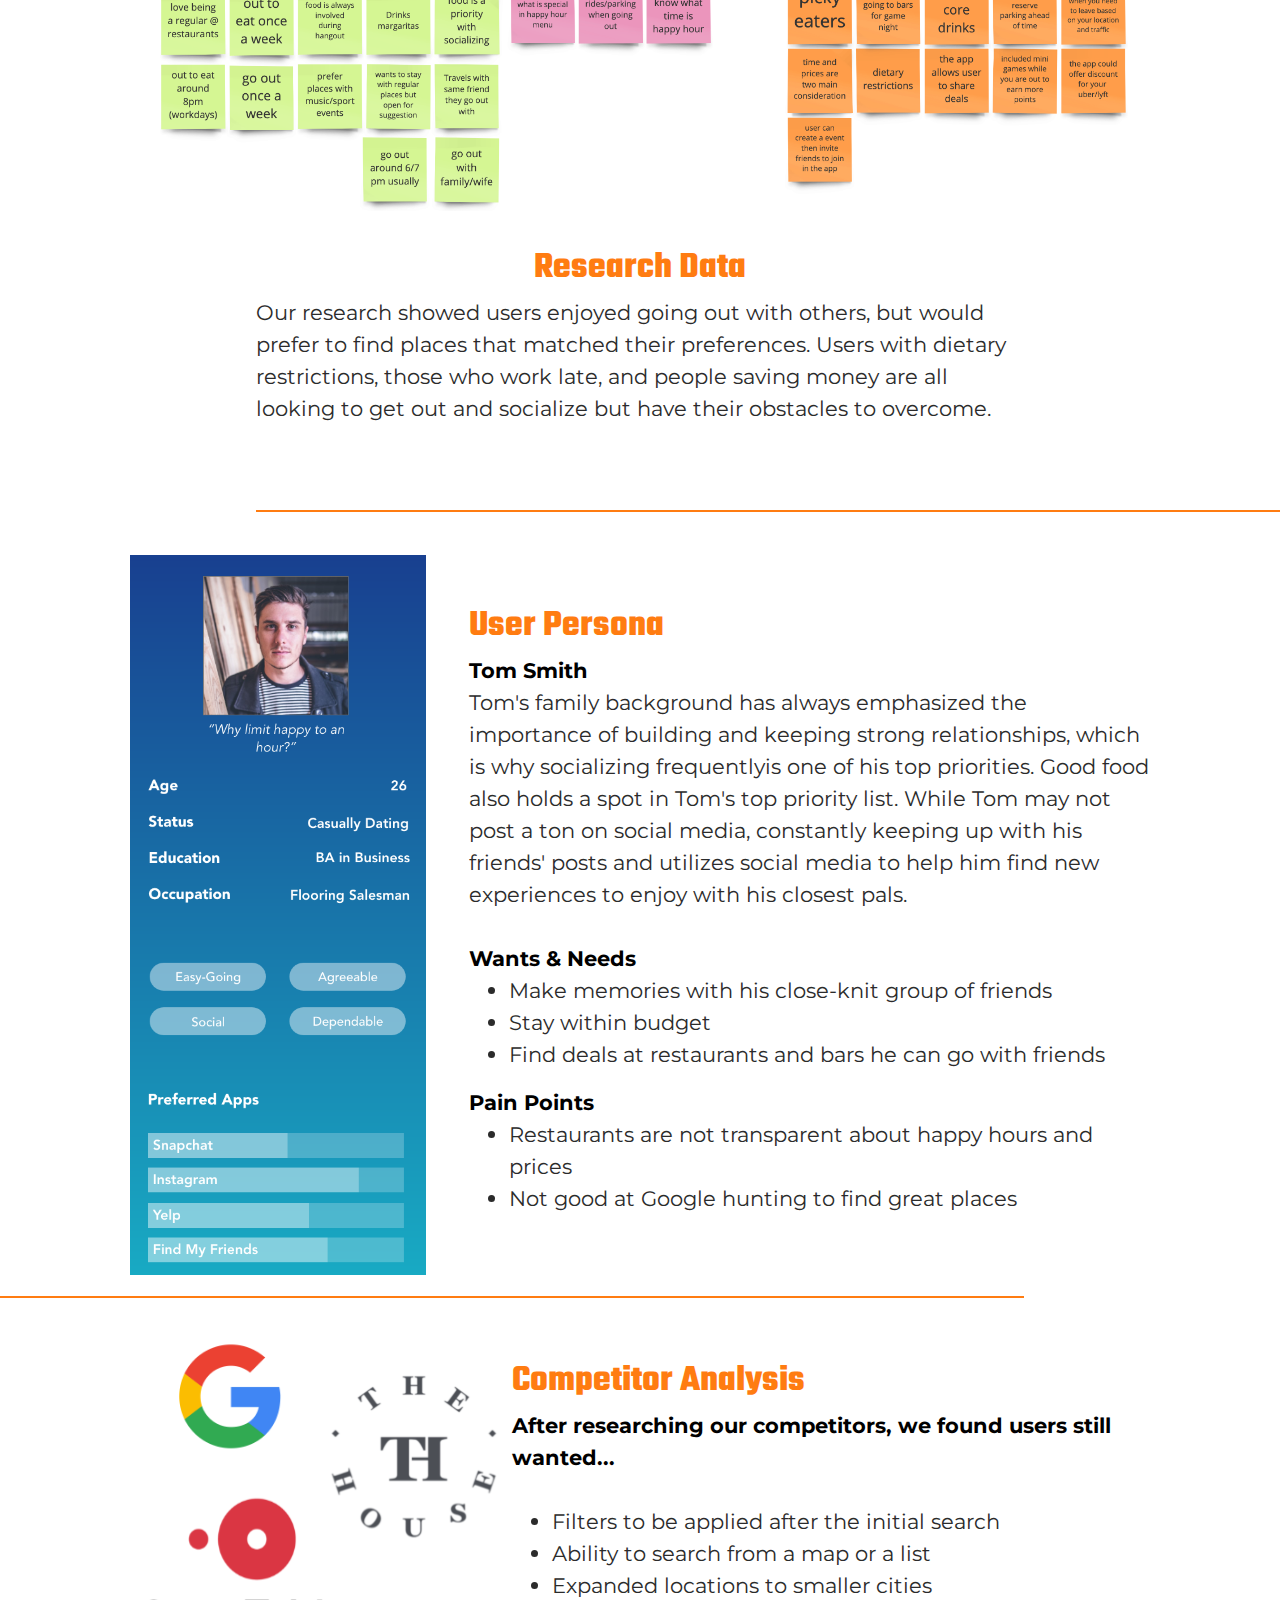
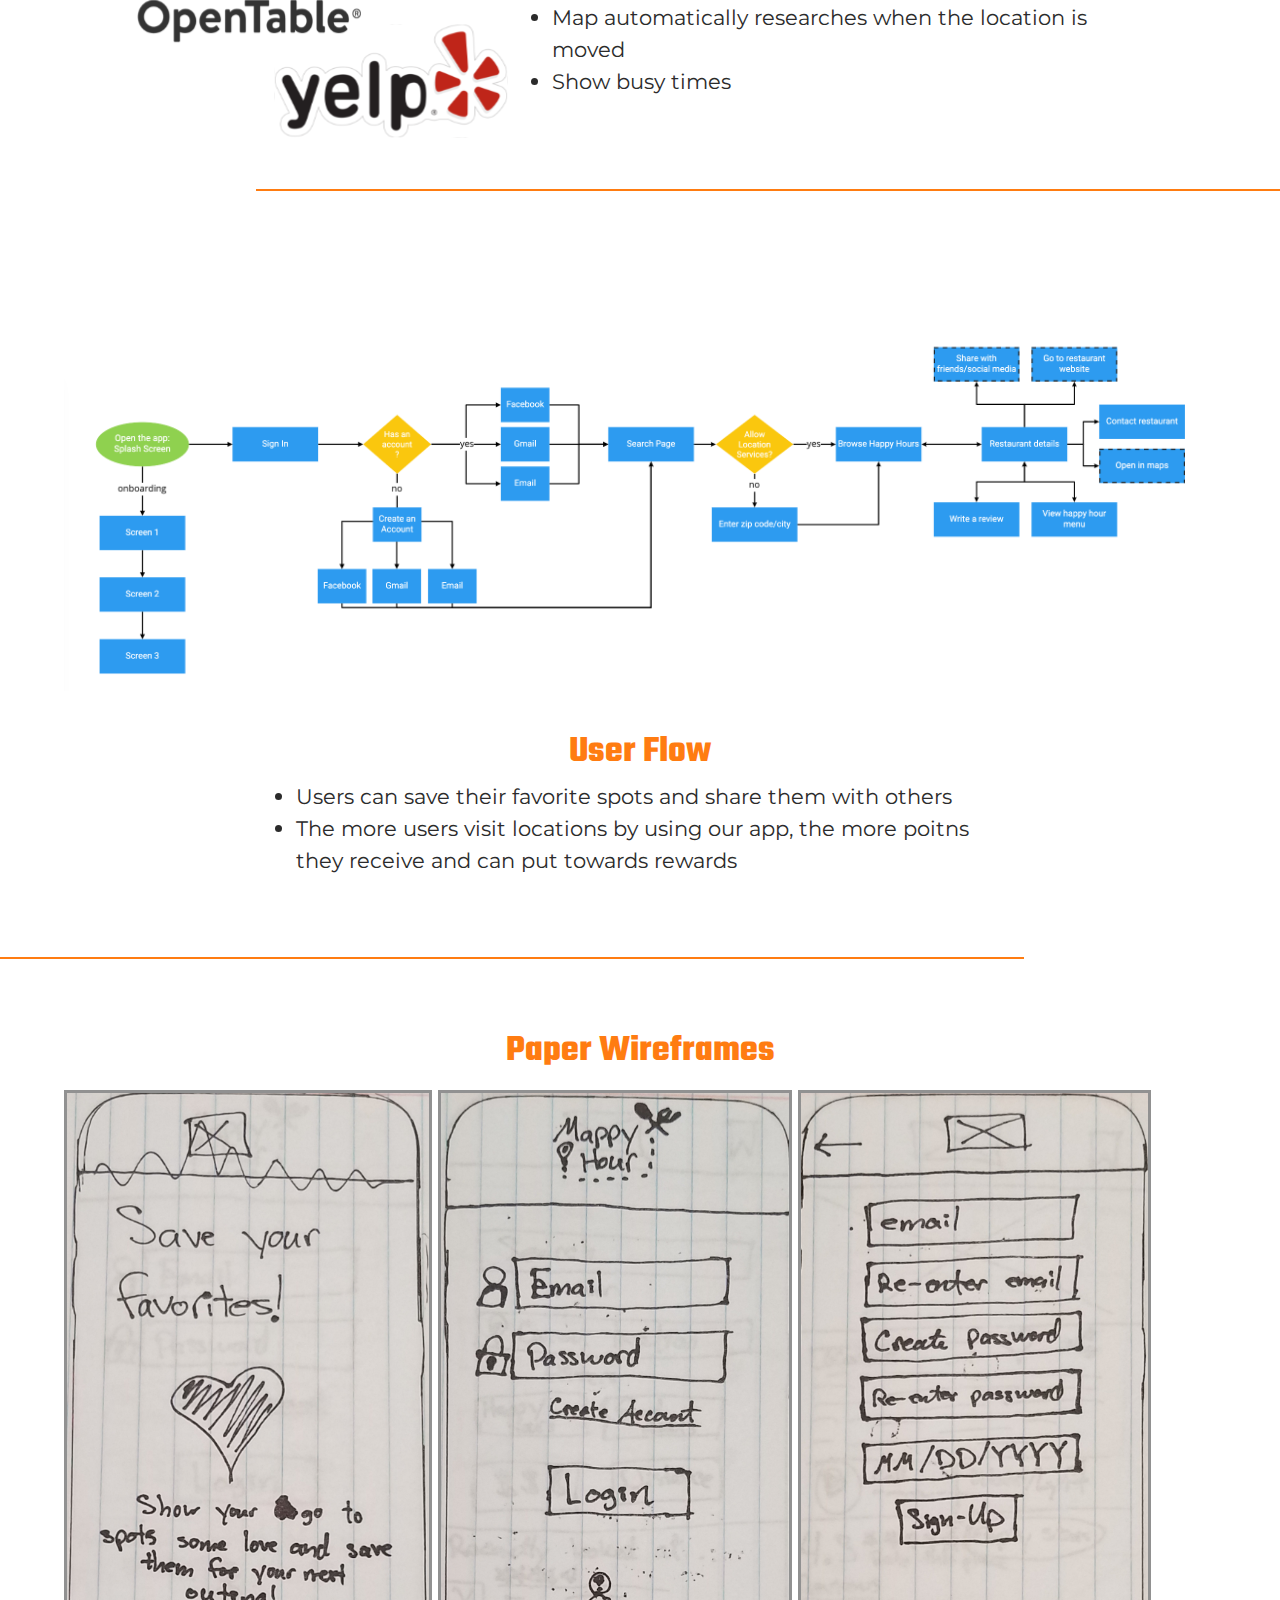
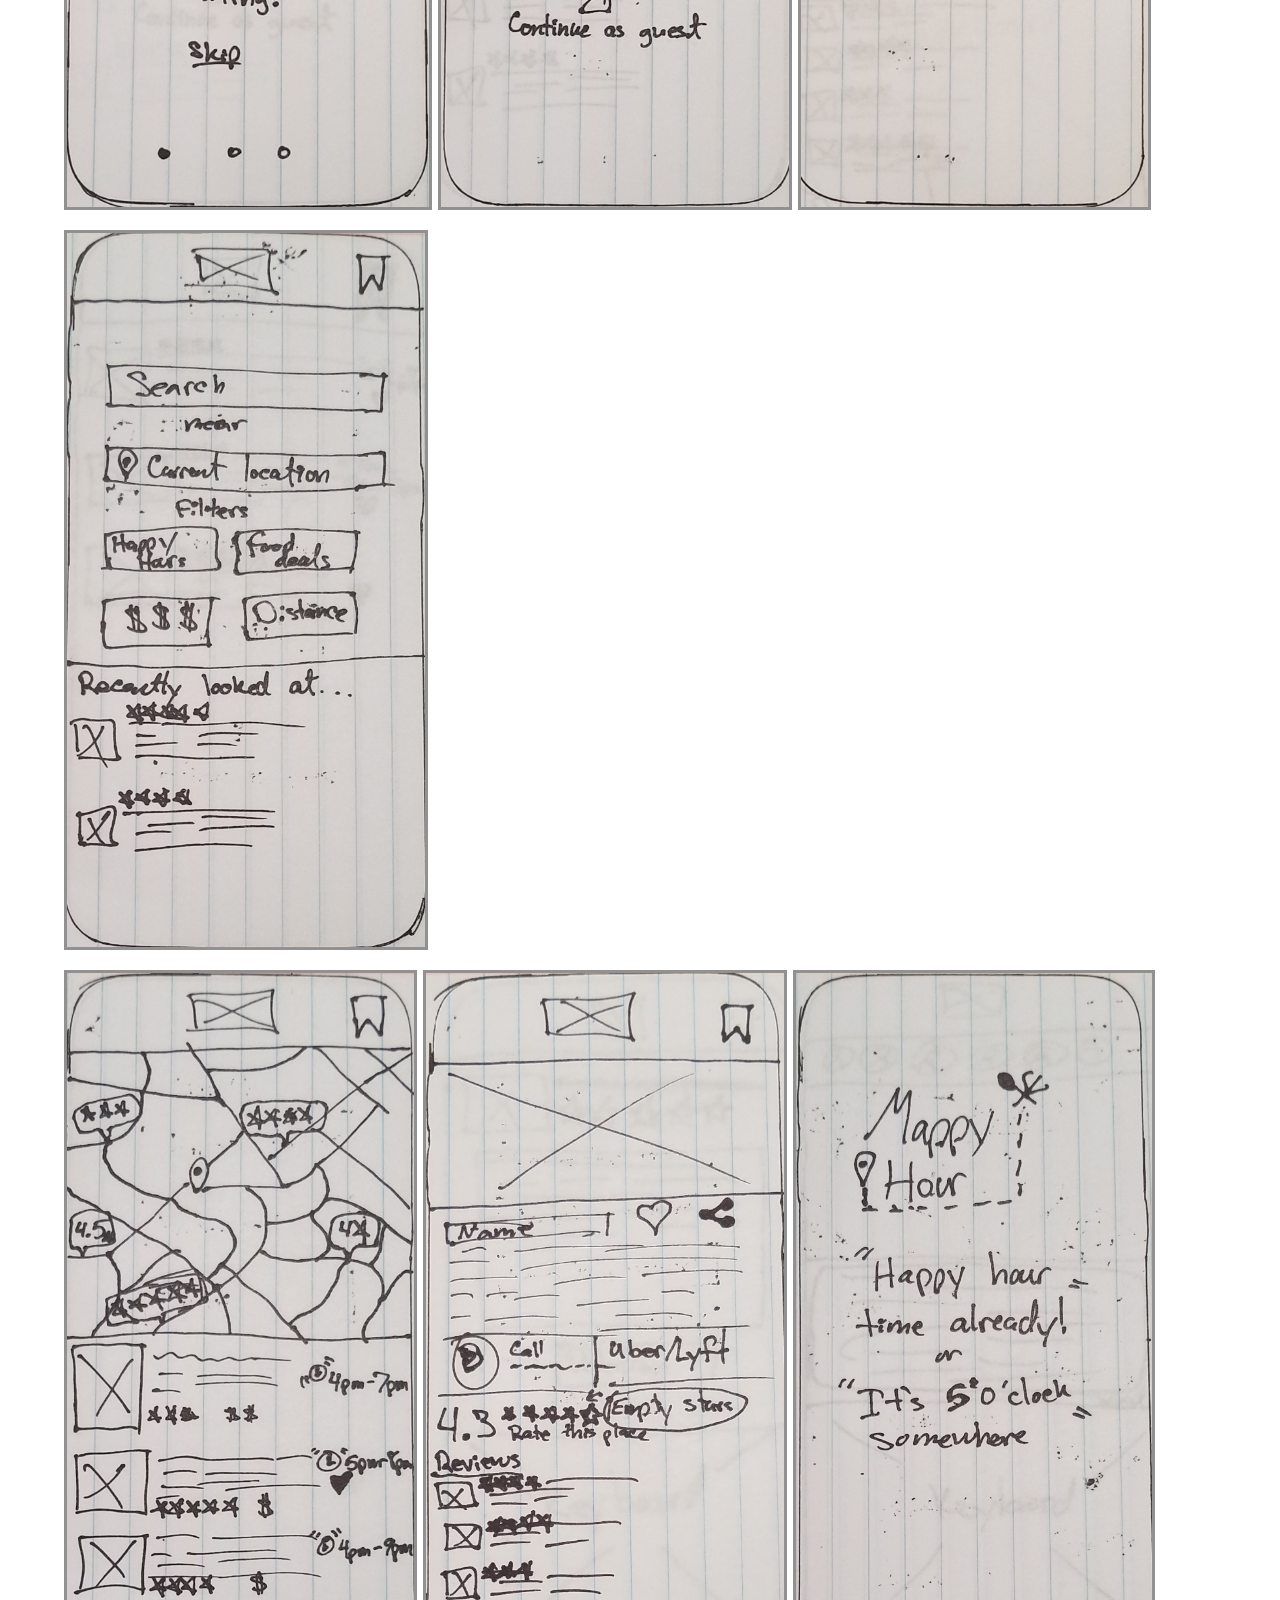
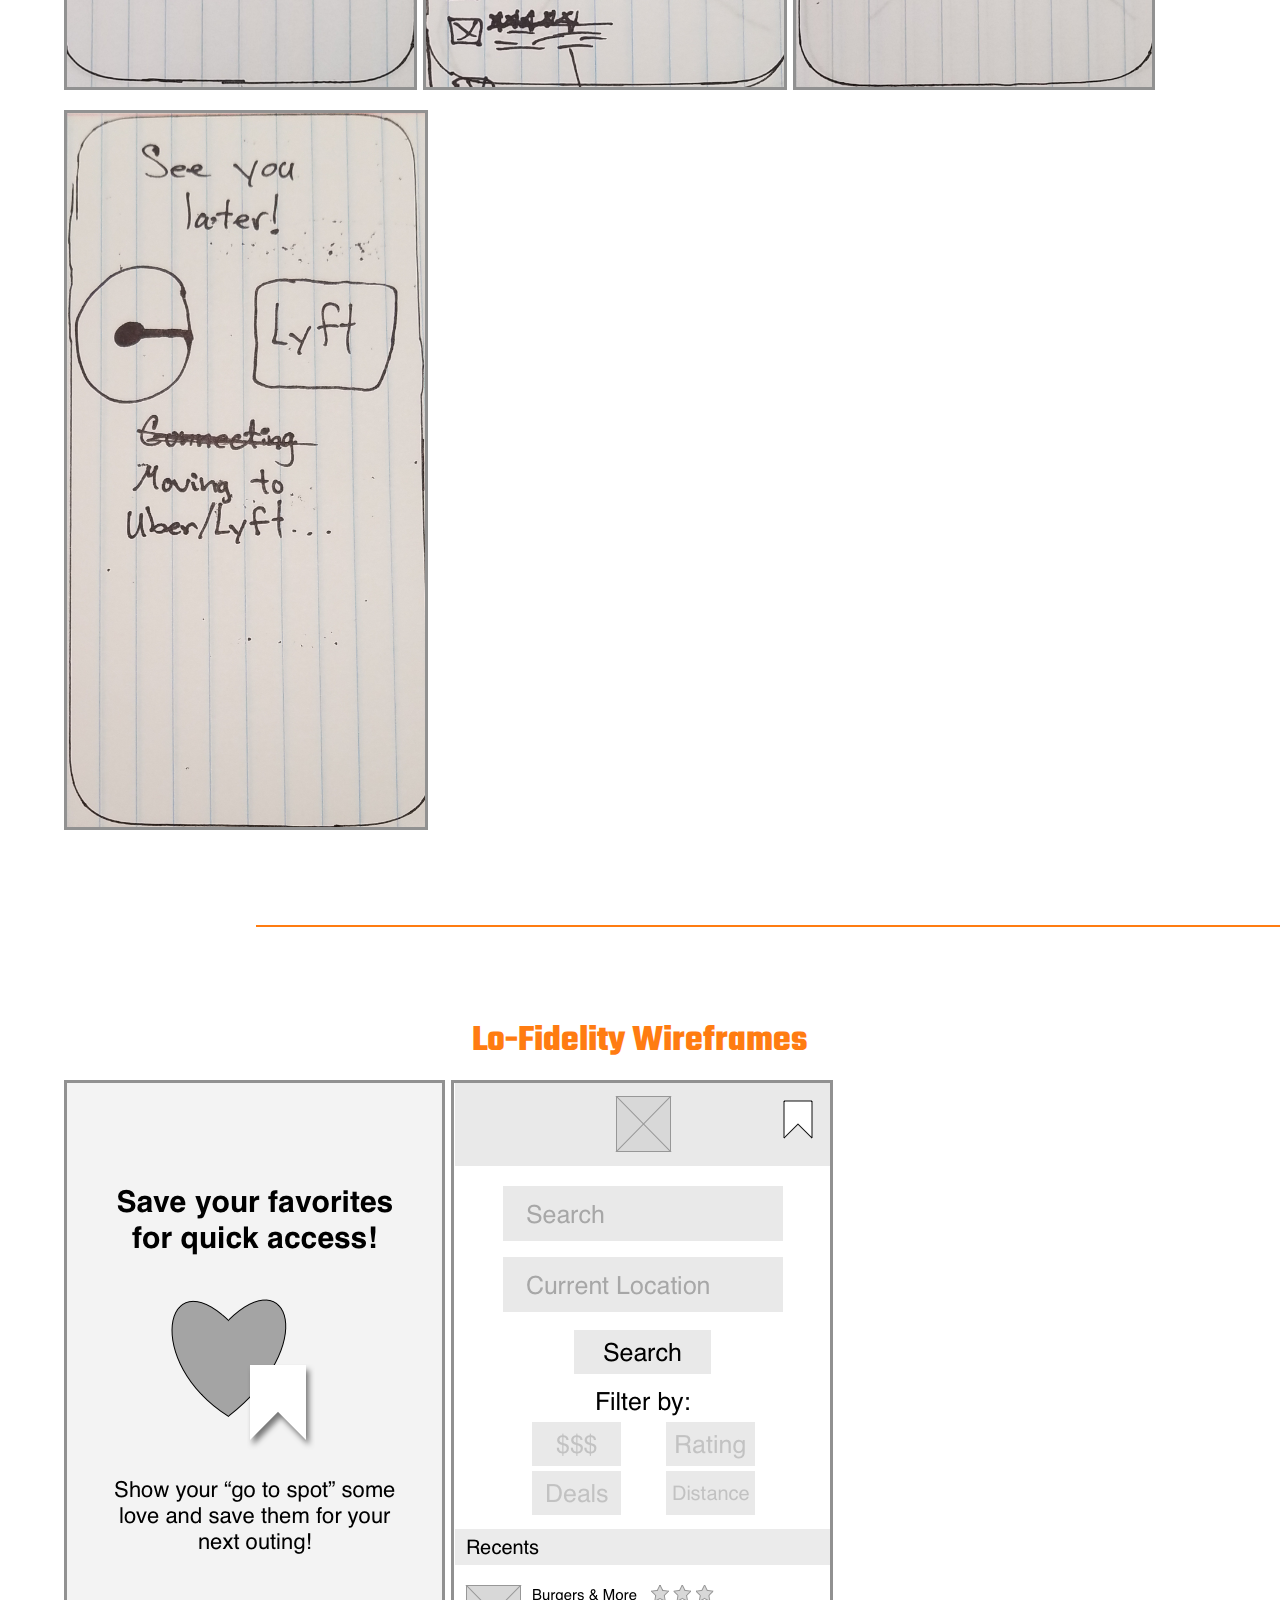
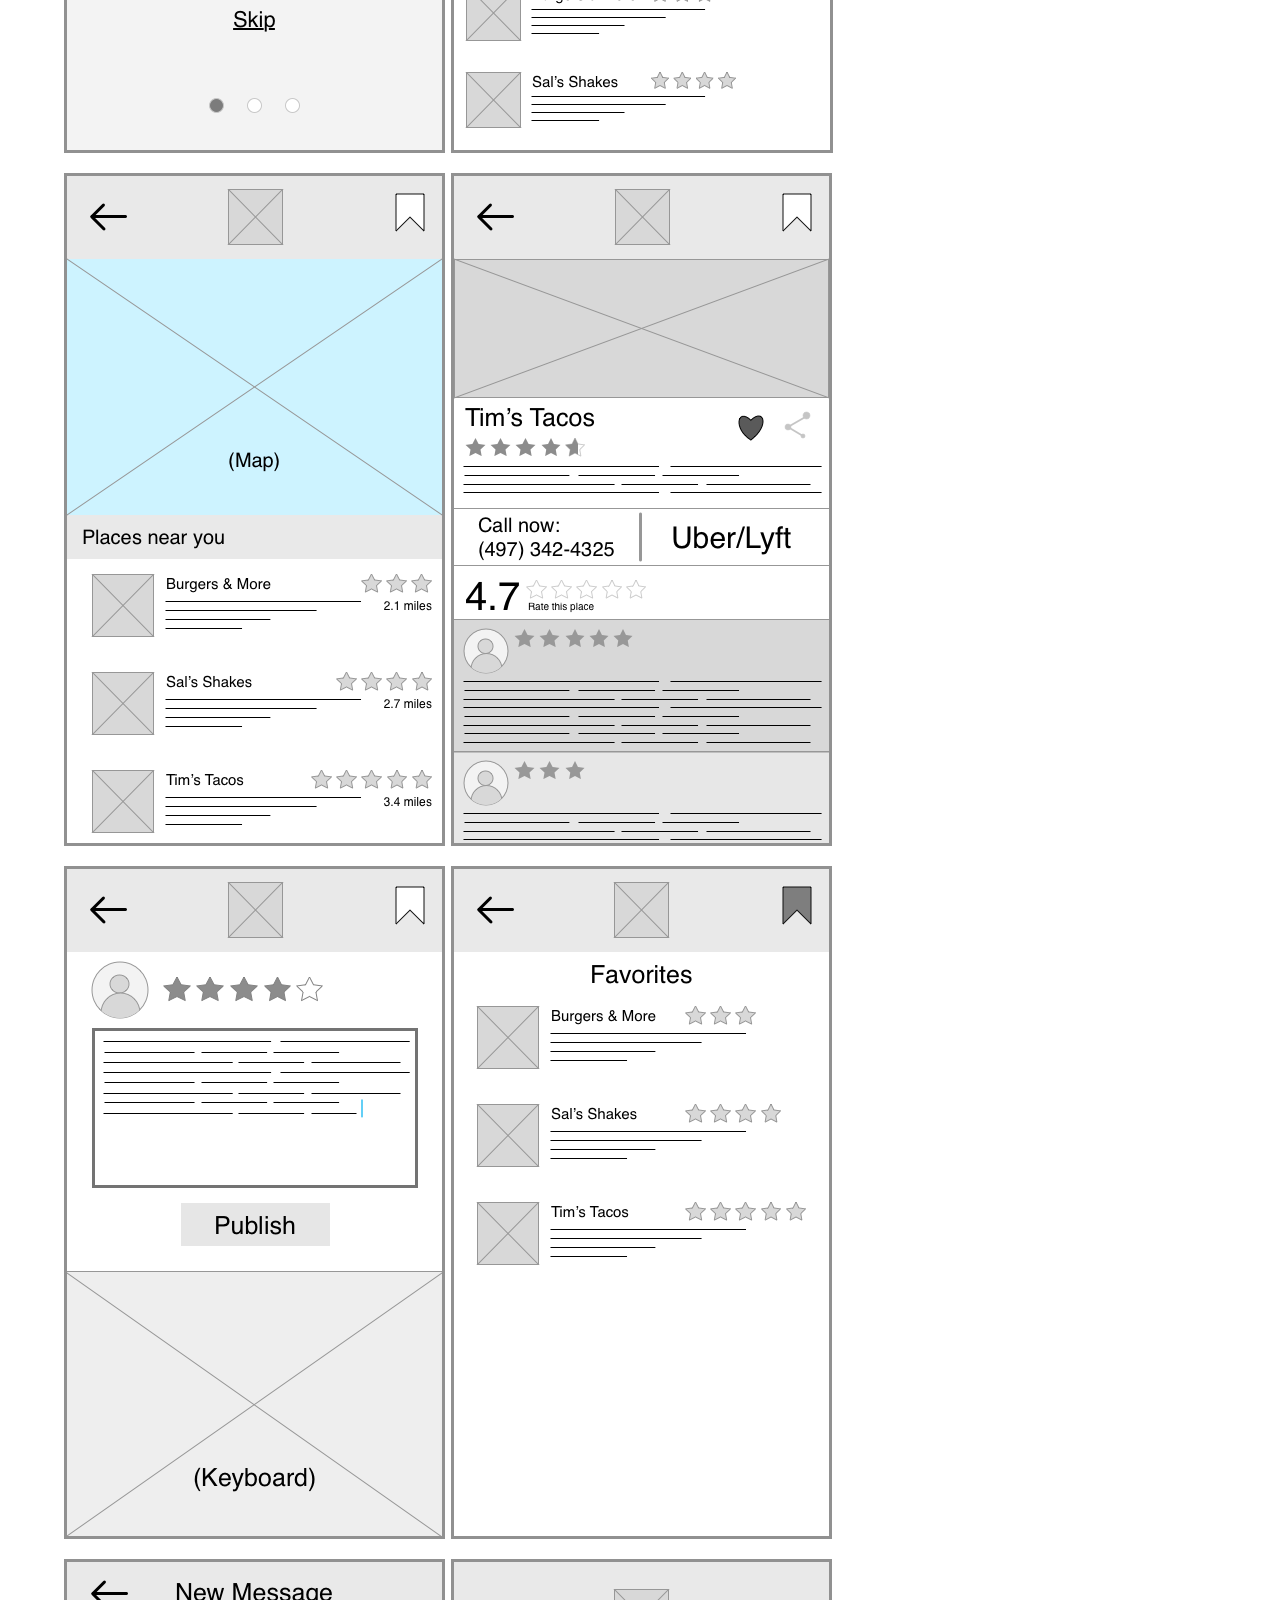
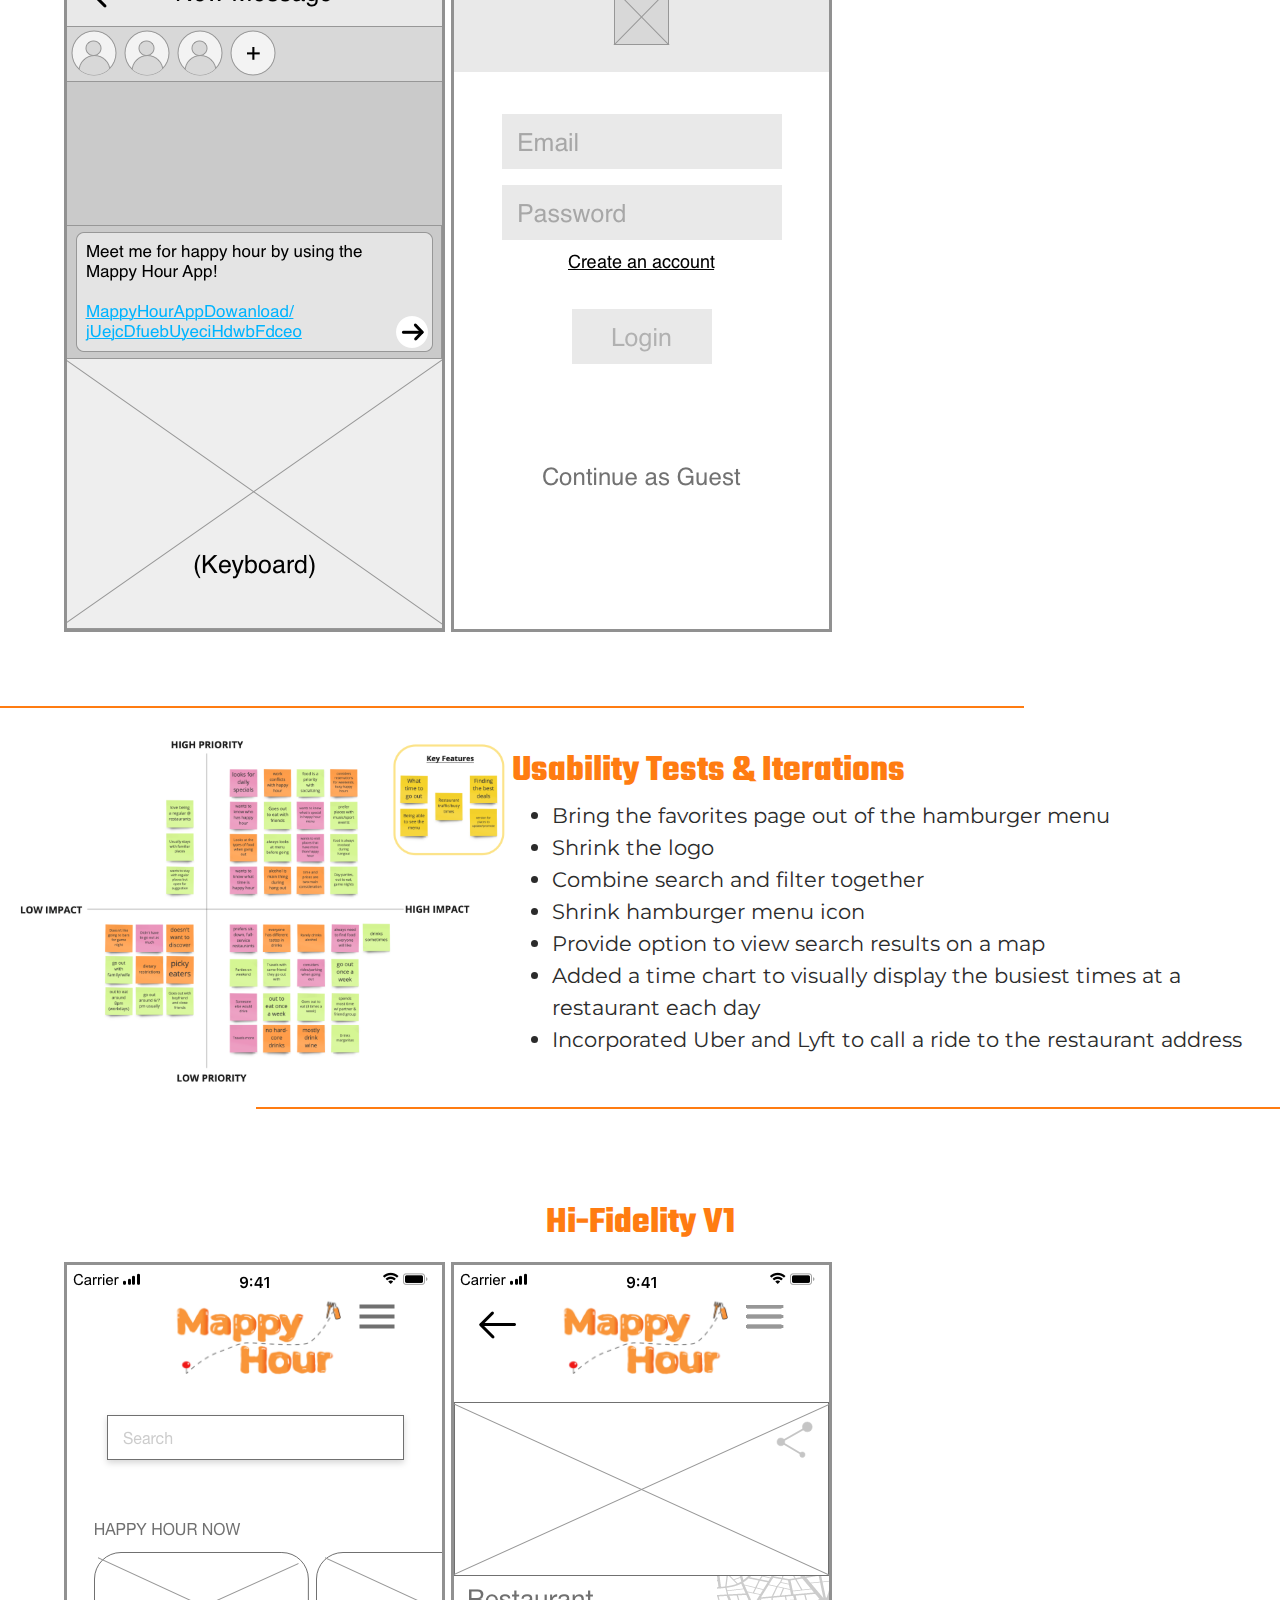
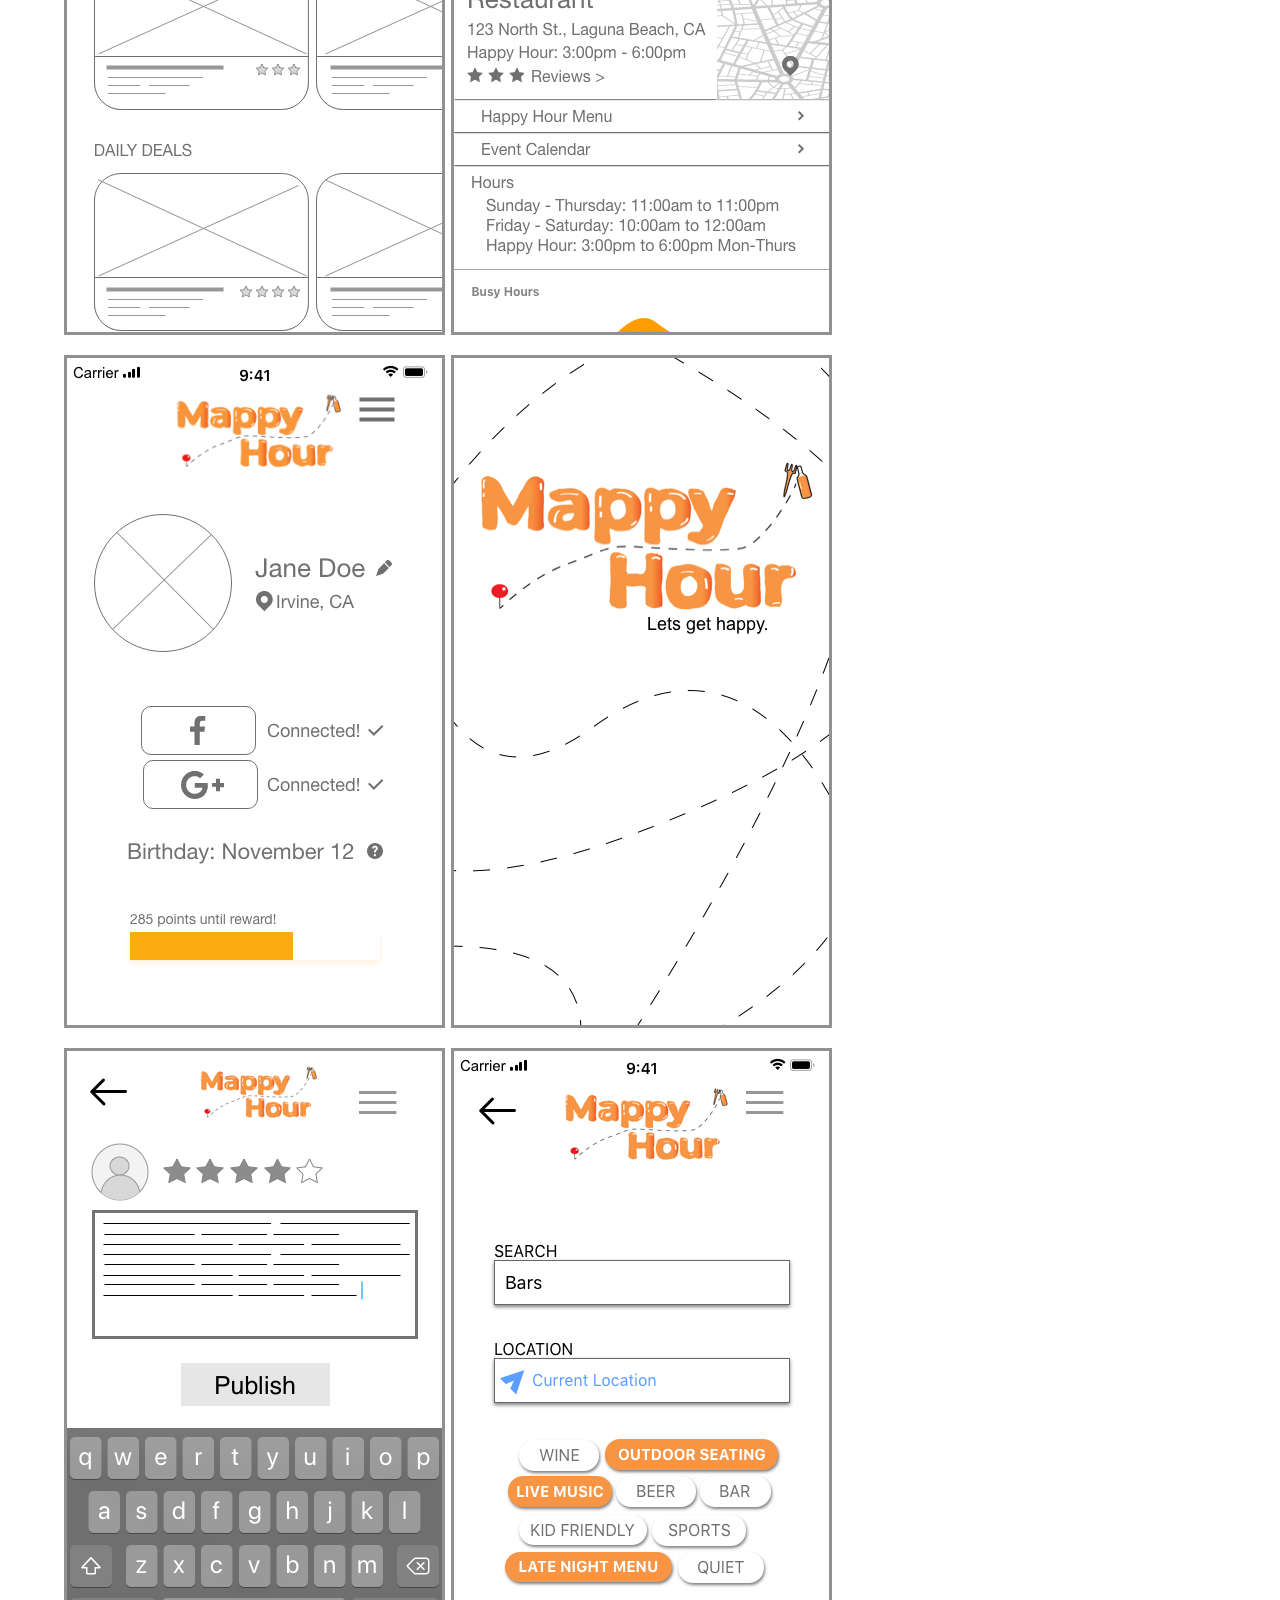
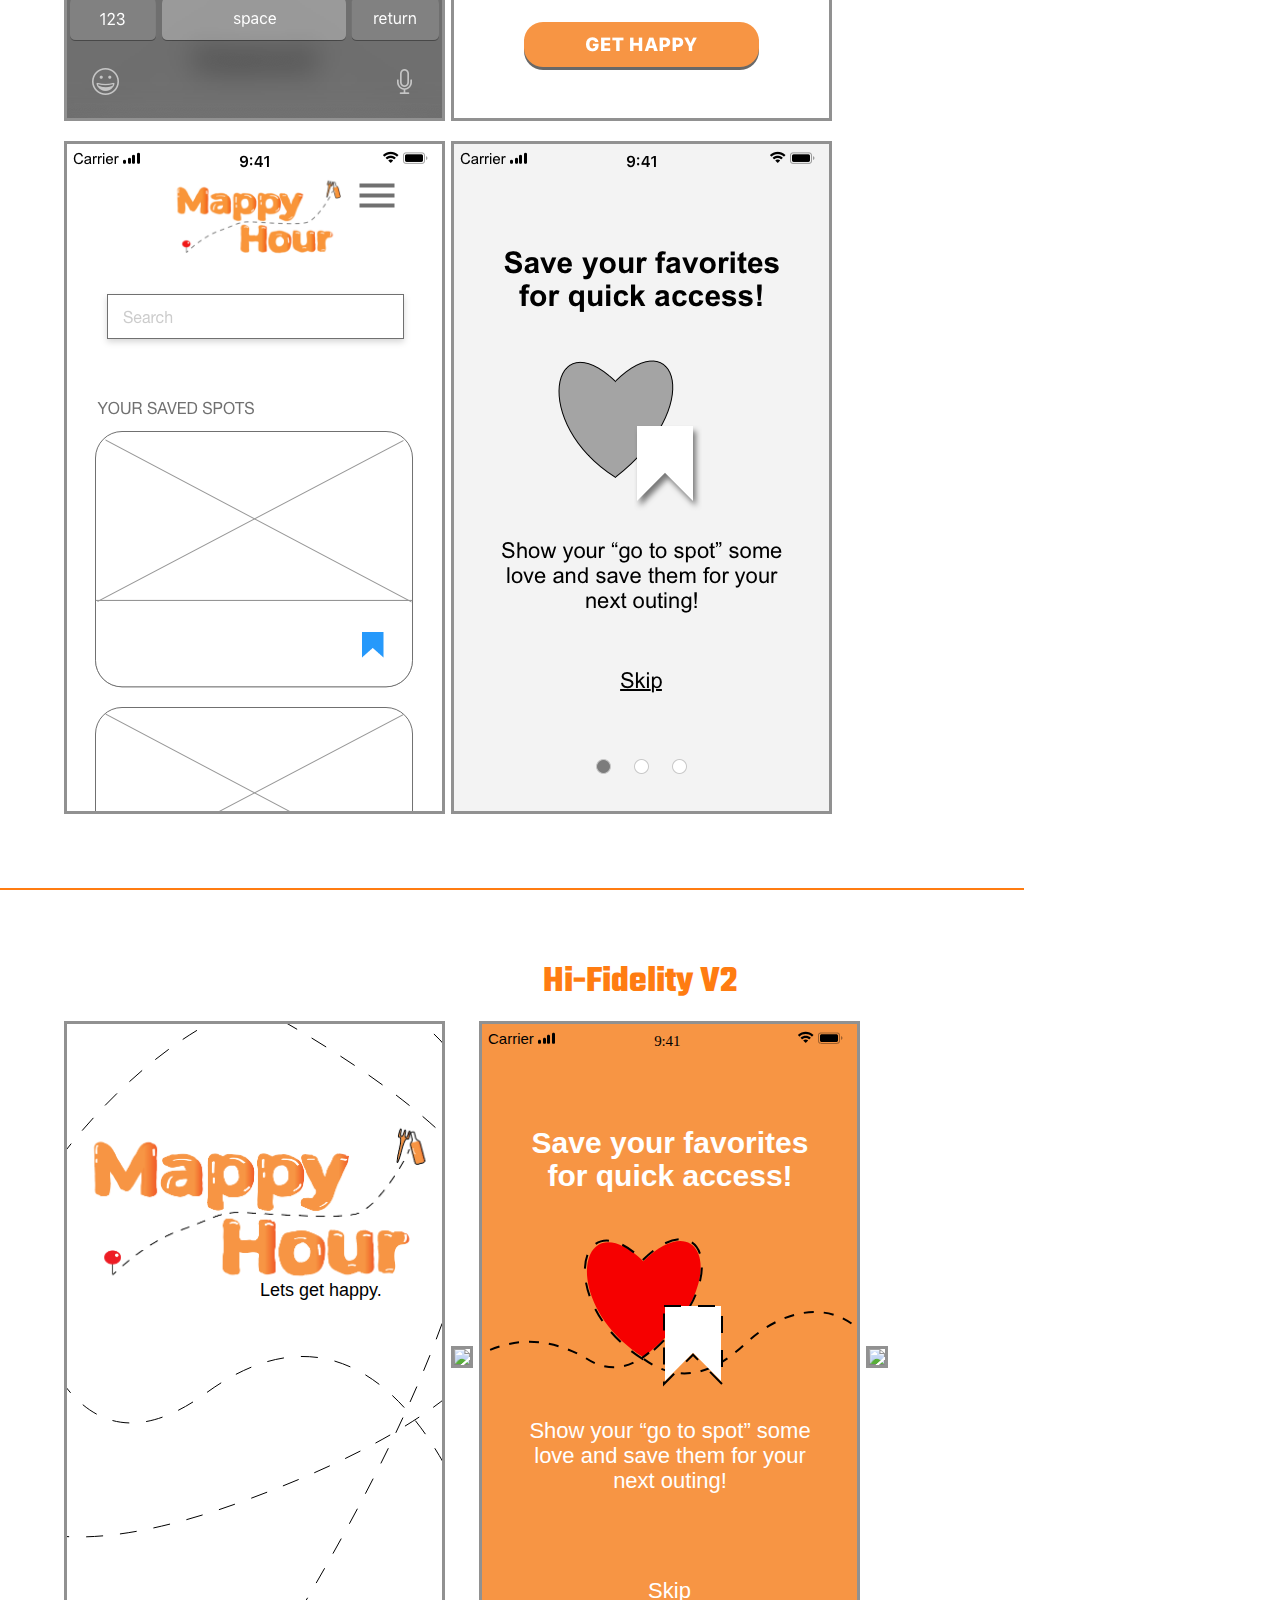
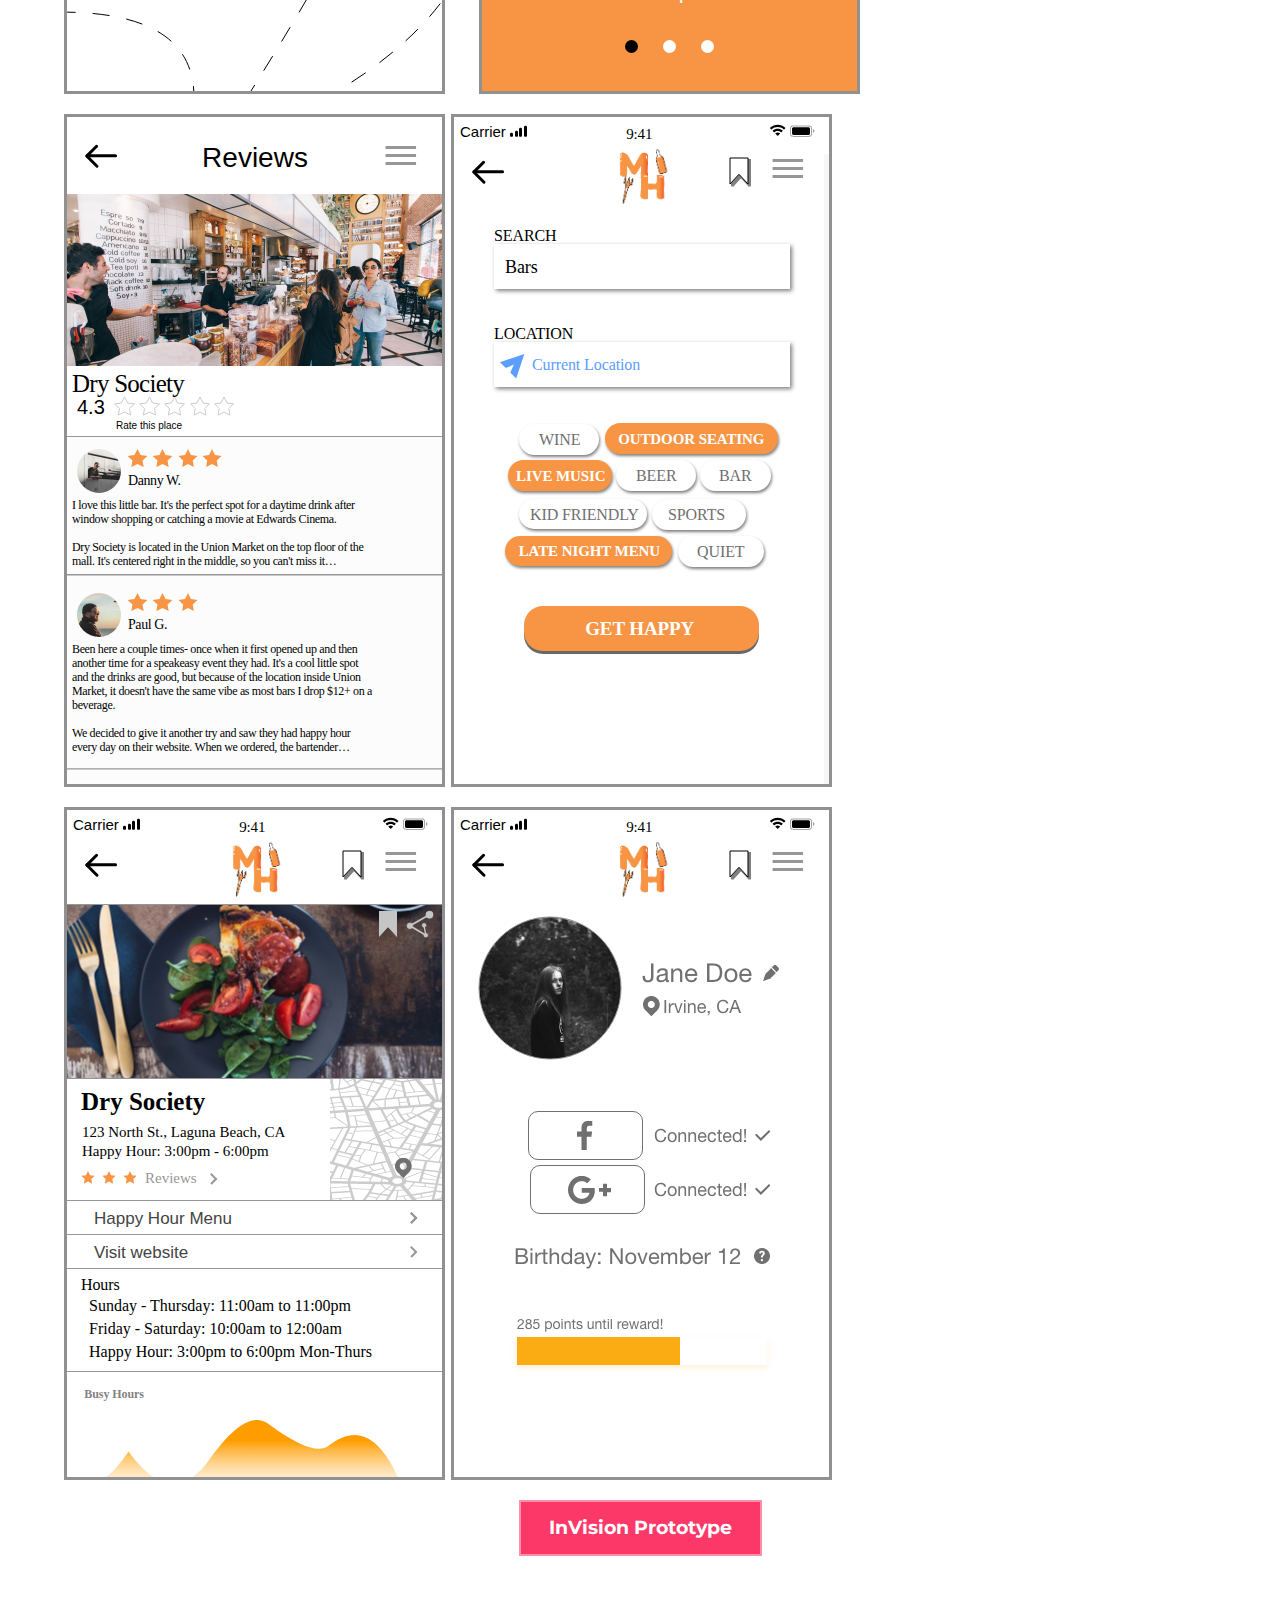
==== commit cf8ed784: "Created about me page" ====
--- a/MappyHour/index.html
+++ b/MappyHour/index.html
@@ -36,7 +36,7 @@
     </div>
 
     <div class="showcase">
-        <div><img class="showHiFi" style="max-width: 20vw; margin: 0 0 0 7vw; padding: 0;" src="images/mappyLogo.png">
+        <div><img class="showHiFi" style="max-width: 20vw; margin: 0 3vw 0 2vw; padding: 0;" src="images/mappyLogo.png">
         </div>
         <div class="info">
             <div class="showHeading">Summary</div>
@@ -107,7 +107,7 @@
     <hr />
 
     <div class="showcase">
-        <div><img style="width: 30vw;" src="images/compAnalysis.svg"></div>
+        <div><img class="topImg" style="width: 30vw;" src="images/compAnalysis.svg"></div>
         <div class="info">
             <div class="showHeading">Competitor Analysis</div>
             <div class="col"><strong> After researching our competitors, we found users still wanted...</strong><br>
@@ -176,7 +176,7 @@
 
 
     <div class="showcase" style="margin: 0 2vw 0 0; padding: 0;">
-        <div><img style="width: 40vw;" src="images/feature_prio.svg"></div>
+        <div><img class="topImg" style="width: 40vw;" src="images/feature_prio.svg"></div>
         <div class="info">
             <div class="showHeading">Usability Tests & Iterations</div>
             <div class="col">
--- a/MappyHour/css/style.css
+++ b/MappyHour/css/style.css
@@ -61,6 +61,12 @@
     height: 60vh;
     background-color: #ff7c11;
     align-items: center;
+}
+
+.buttonList{
+    display: flex;
+    flex-direction: column;
+    justify-content: center;
 }
 
 .bigWord{
@@ -277,9 +283,9 @@
         flex-wrap: wrap;
         align-items: center;
         background-color: whitesmoke;
-        height: 60px;
+        height: 40px;
         width: auto;
-        font-size: 18pt;
+        font-size: 12pt;
     }
     
     .nav{
@@ -306,7 +312,7 @@
     
     #navLogo{
         font-family: 'Teko', sans-serif;
-        font-size: 30pt;
+        font-size: 20pt;
         color: #202020;
         padding: 0 10px 10px 10px;
         padding-left: 10px;
@@ -318,17 +324,16 @@
     }
     
     .header{
-        display: flex;
         width: auto;
-        height: 50vh;
+        height: 30vh;
         background-color: #ff7c11;
-        align-items: center;
+        align-content: center;
+        justify-content: center;
     }
     
     .bigWord{
-        justify-content: center;
-        display: flex;
         width: 80vw;
+        margin: auto;
     }
     
     .buttonList{
@@ -339,12 +344,7 @@
         text-align: center;
         font-weight: bolder;
         font-size: medium;
-        padding: 12px 28px 12px 28px;
-        max-width: 250px;
-        margin: 10px 0 10px 0;
-        width: auto;
-        height: auto;
-        transition: all .2s ease-in-out;
+        width: 250px;
         border: #ffffff73 2px solid;
     }
     
@@ -383,16 +383,21 @@
     
     .showcase{
         height: auto;
-        margin: 30px 0 0 0;
+        margin: 30px 0 30px 0;
         display: grid;
-        justify-items: center;
+        justify-content: center;
         grid-template-columns: auto;
         grid-template-rows: auto;
         grid-template-areas: 
         "pic"
         "txt";
     }
-    
+
+    .topImg{
+        width: 80vw !important;
+        display: block;
+    }
+
     .gridImg{
         display: grid;
         grid-area: pic;
@@ -408,17 +413,22 @@
         color: #ff7c11;
         font-weight: bold;
         font-size: 28pt;
+        margin: 10px 0 10px 0;
         font-family: 'Teko', sans-serif;
     }
     
     .showHiFi{
+        display: block !important;
         width: 80vw;
+        margin: auto !important;
     }
     
     #userPersona{
+        display: block;
         object-fit: contain;
         width: 300px;
         height: 80vh;
+        margin: auto;
     }
     
     .showData{
@@ -453,30 +463,14 @@
         padding: 0;
     }
     
-    .dataCol{
-        display: flex;
-        flex-direction: row;
-        max-width: 60vw;
-        padding: 0 10px 0 0;
-        align-items: center;
-    }
-    
     .data{
         justify-content: center;
-        display: flex;
-        flex-direction: column;
-        margin: 5%;
-    }
-    
-    
-    .dataInfo{
-        display: flex;
-        width: 90vw;
-        align-content: center;
-        justify-content: center;
-    }
+    }
+    
     
     .fidelityImg{
+        display: block;
+        margin: auto;
         object-fit: contain;
         height: auto;
         width: auto;
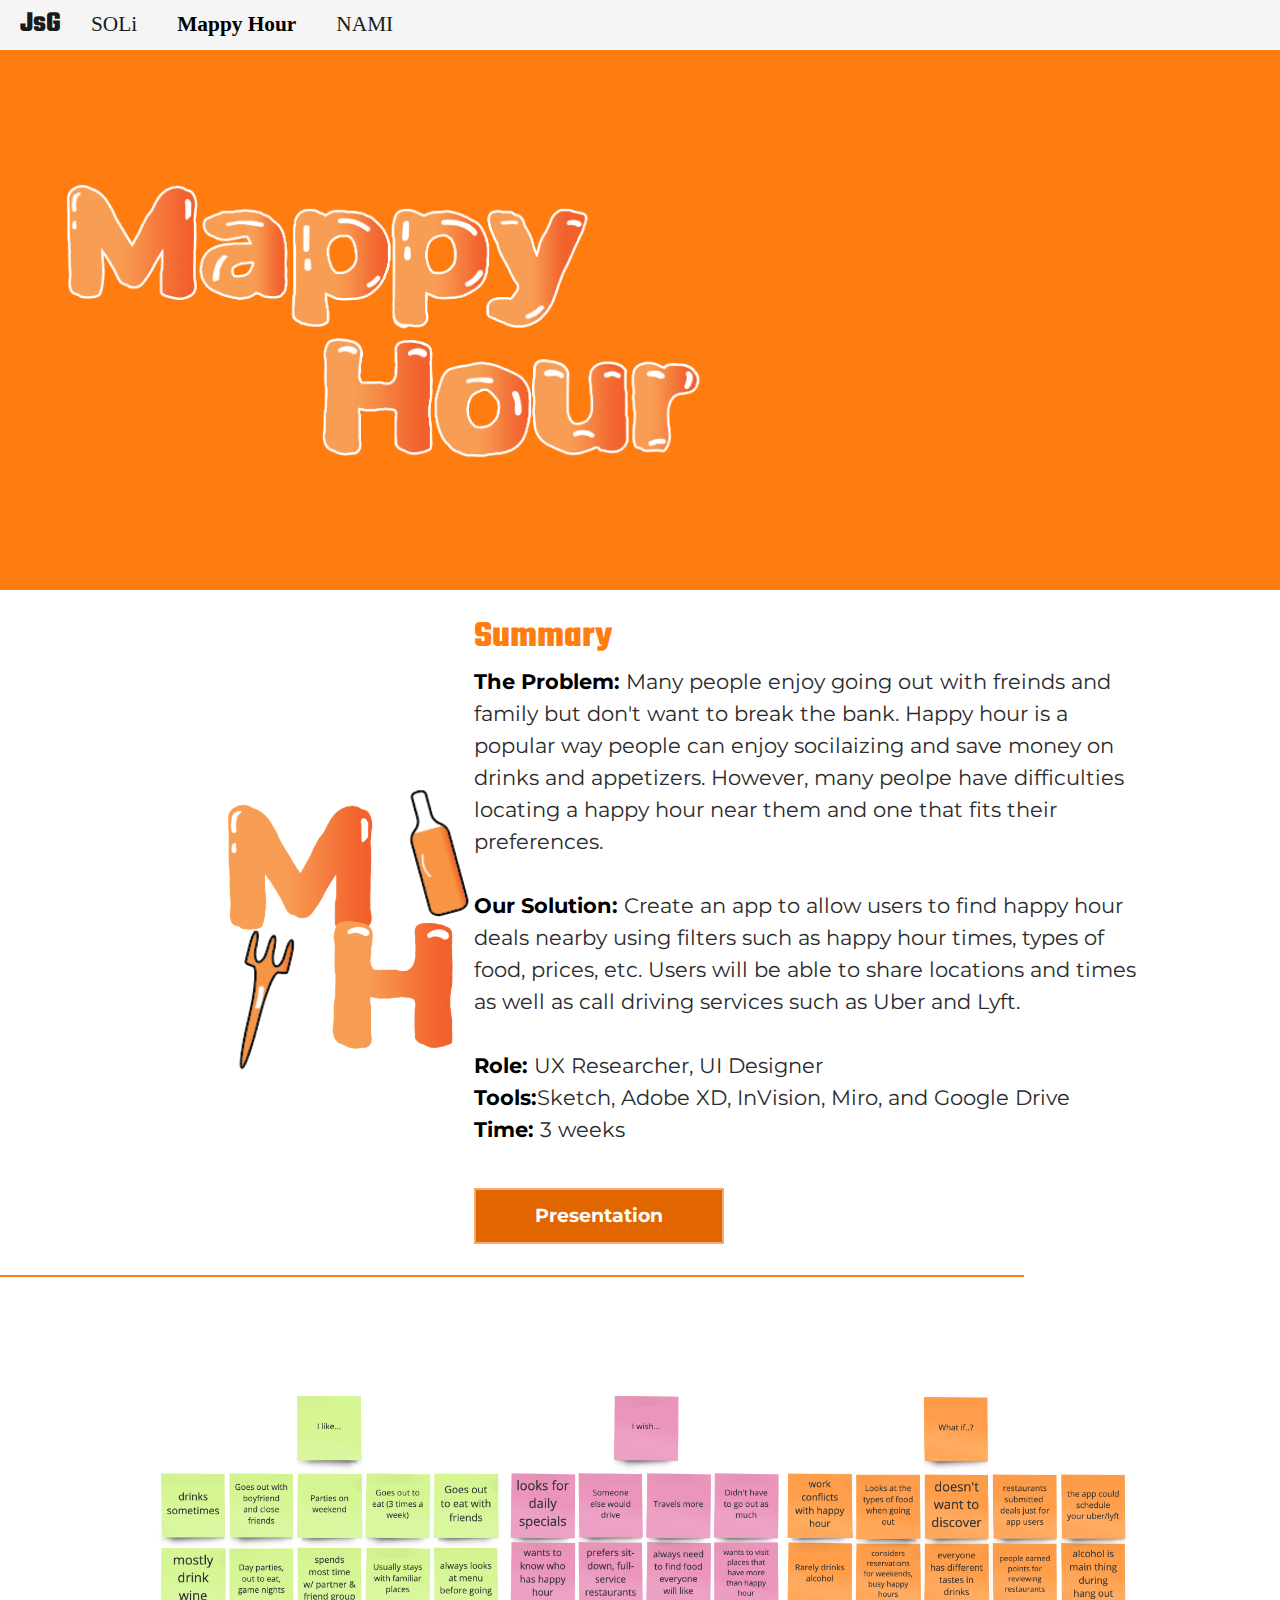
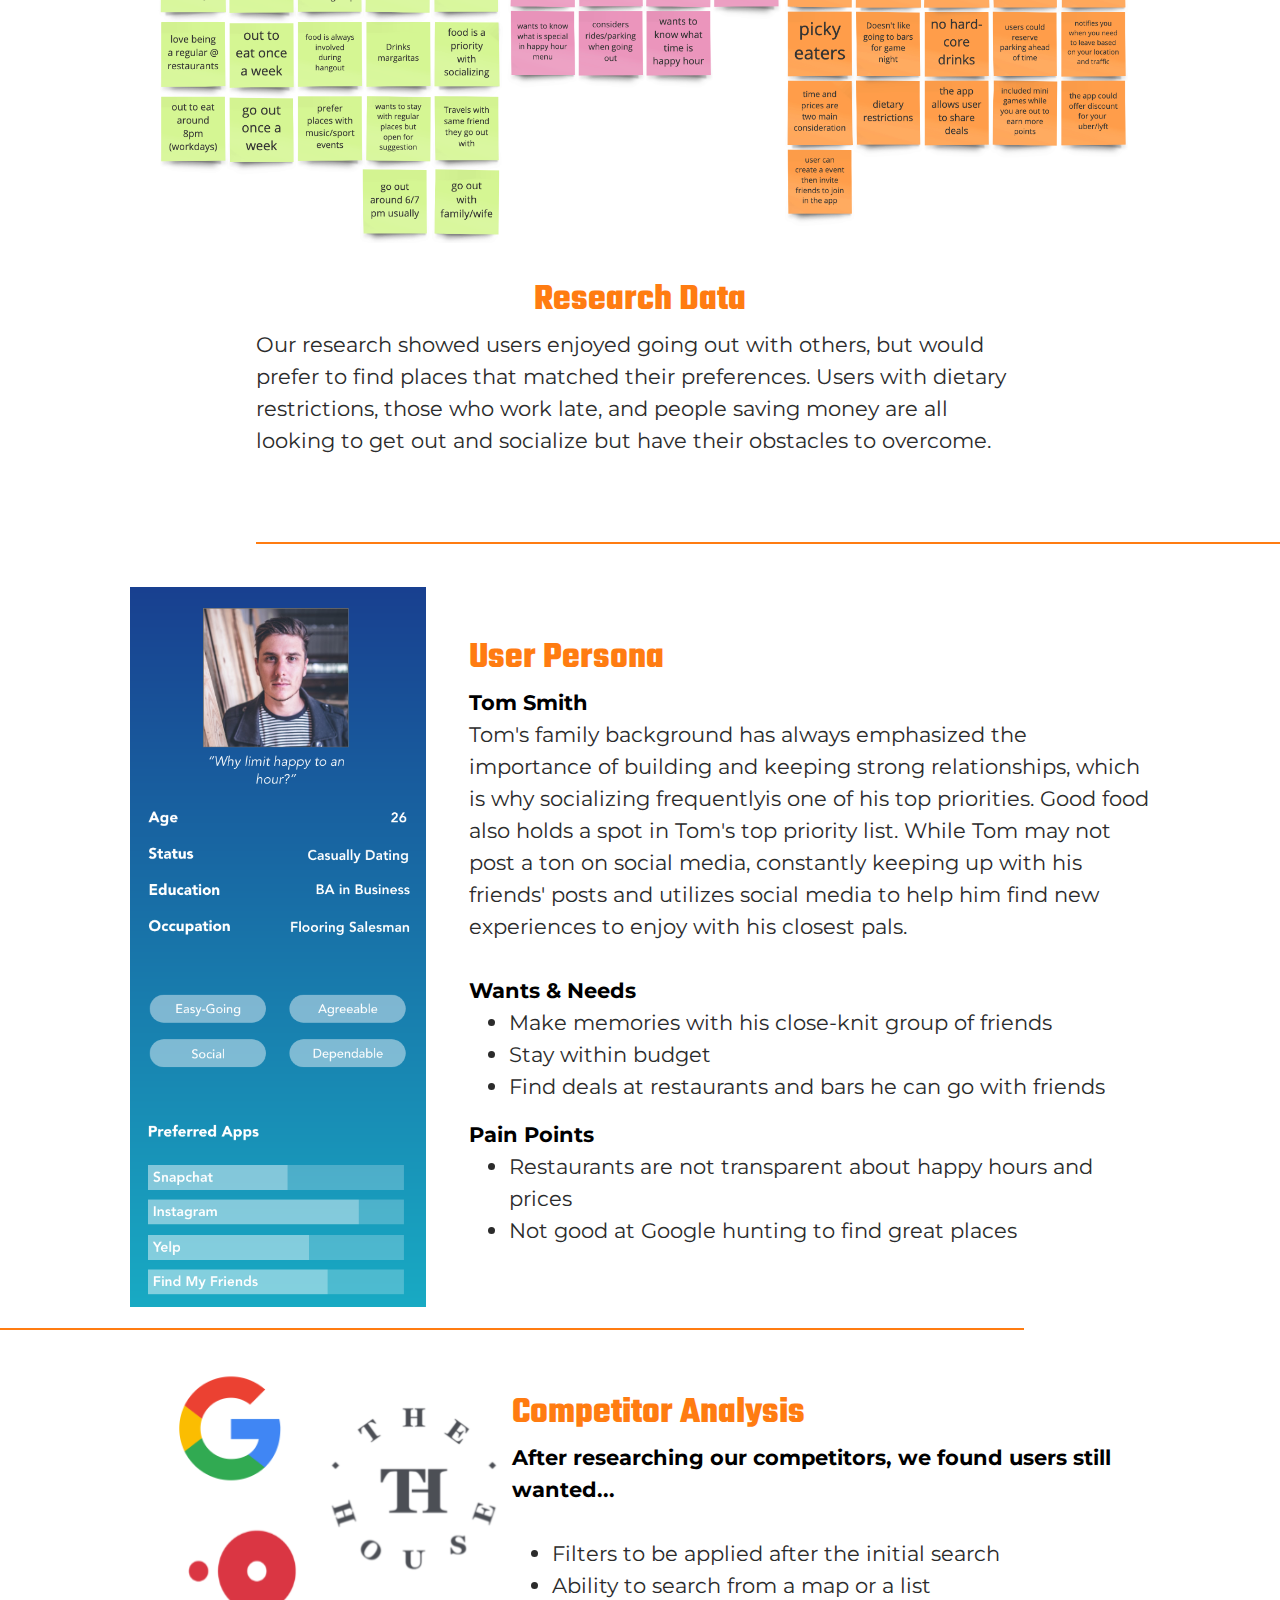
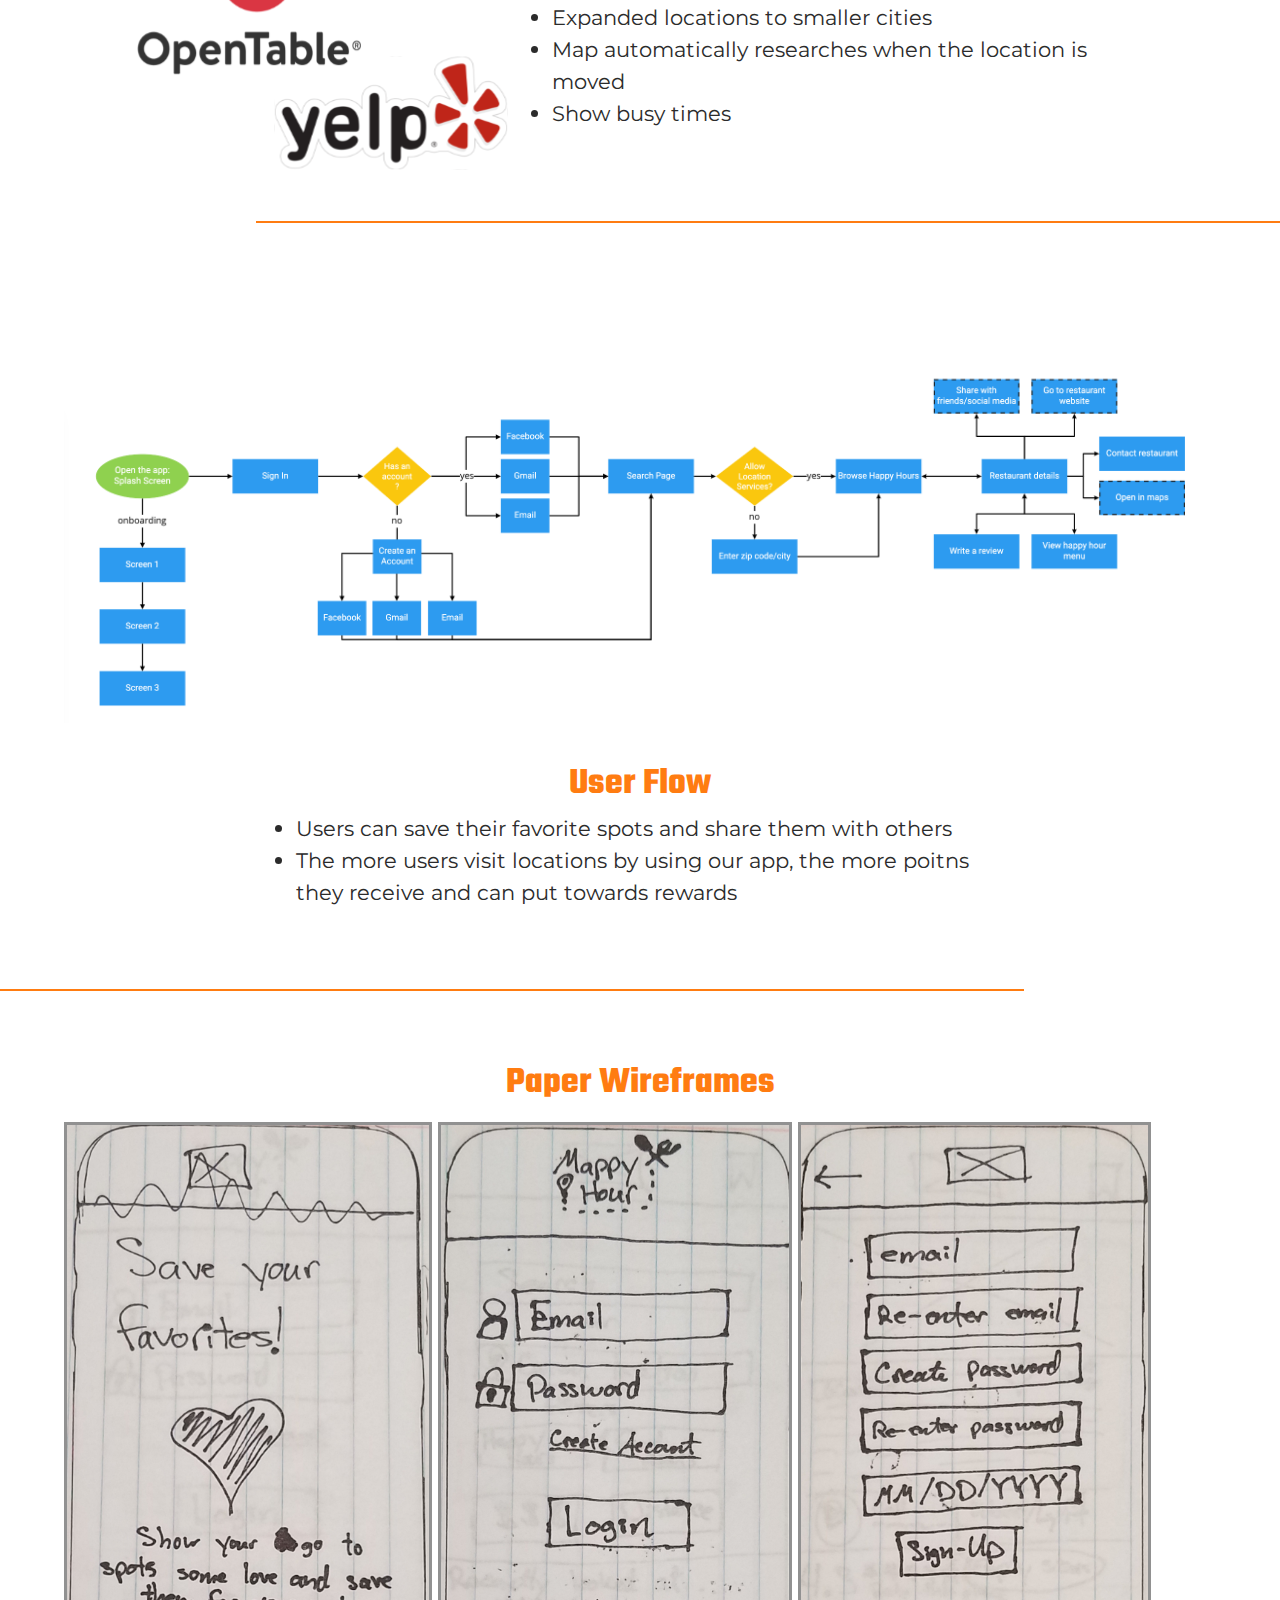
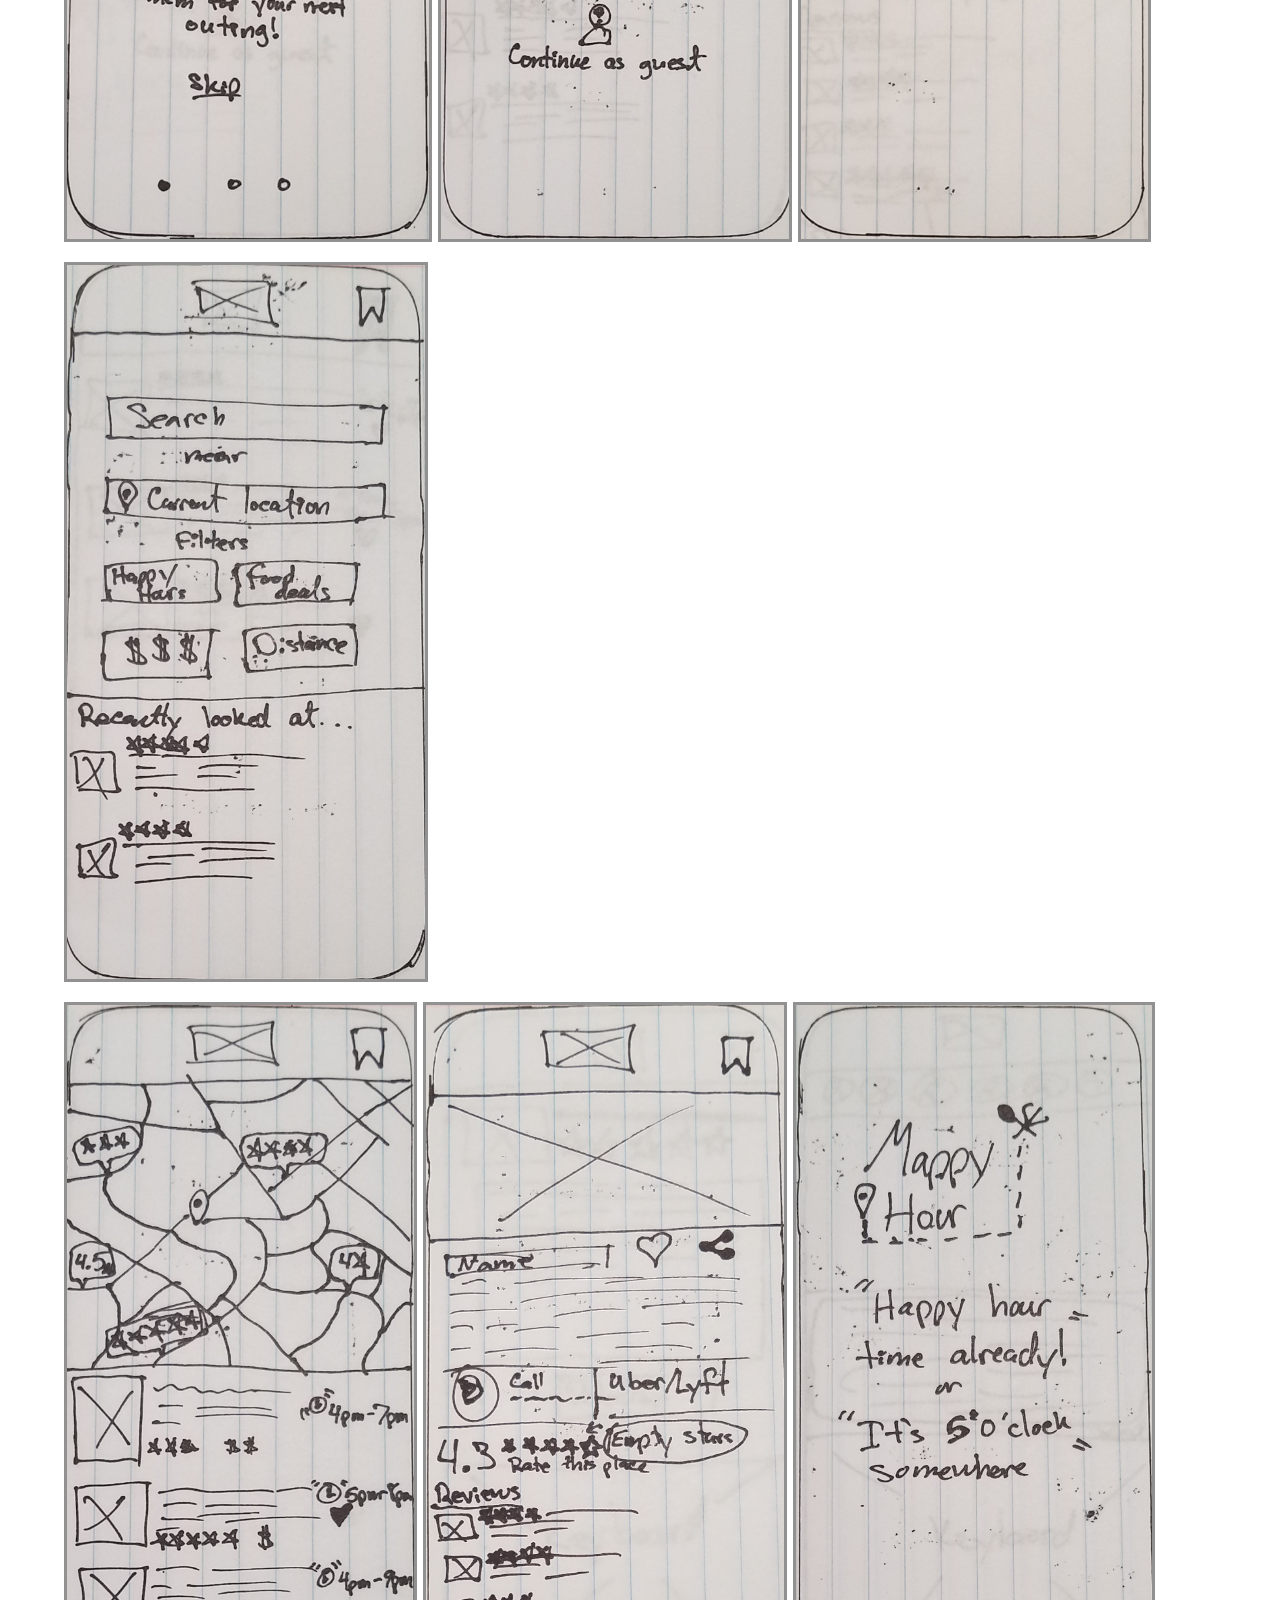
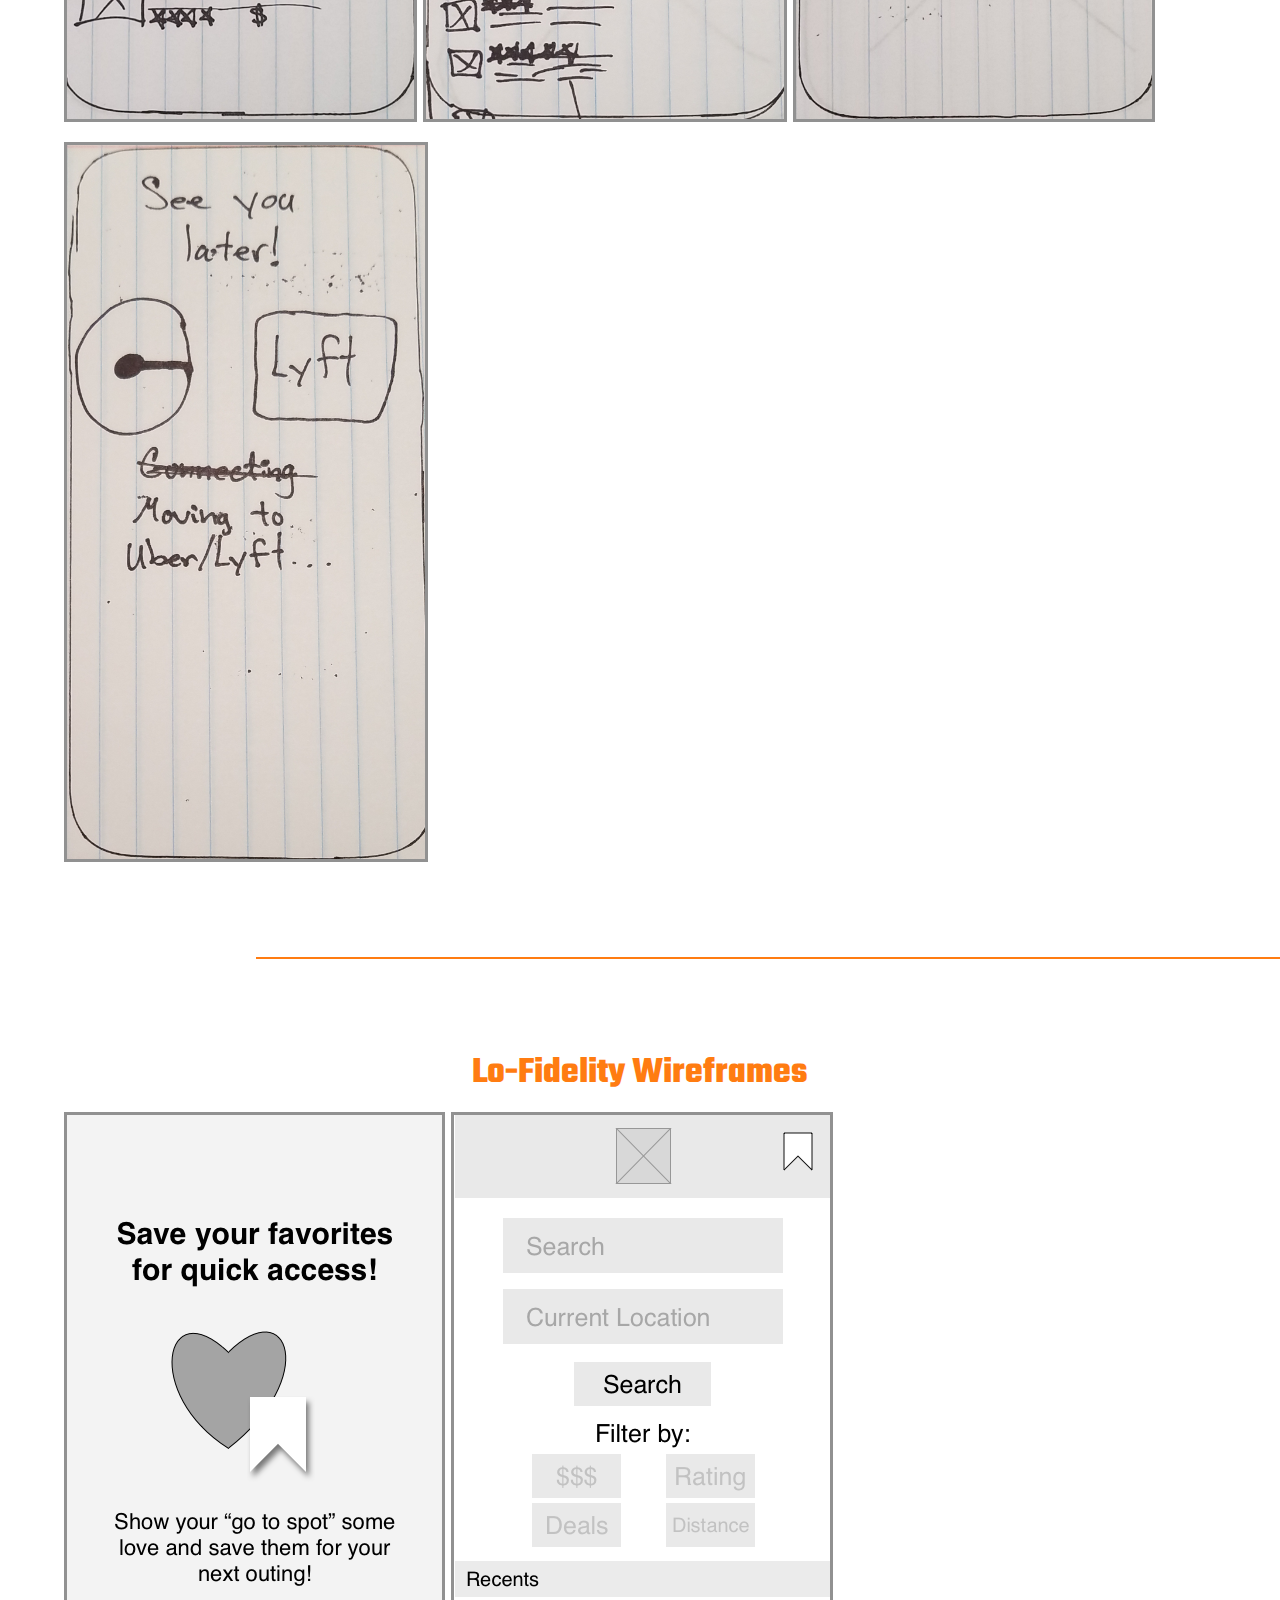
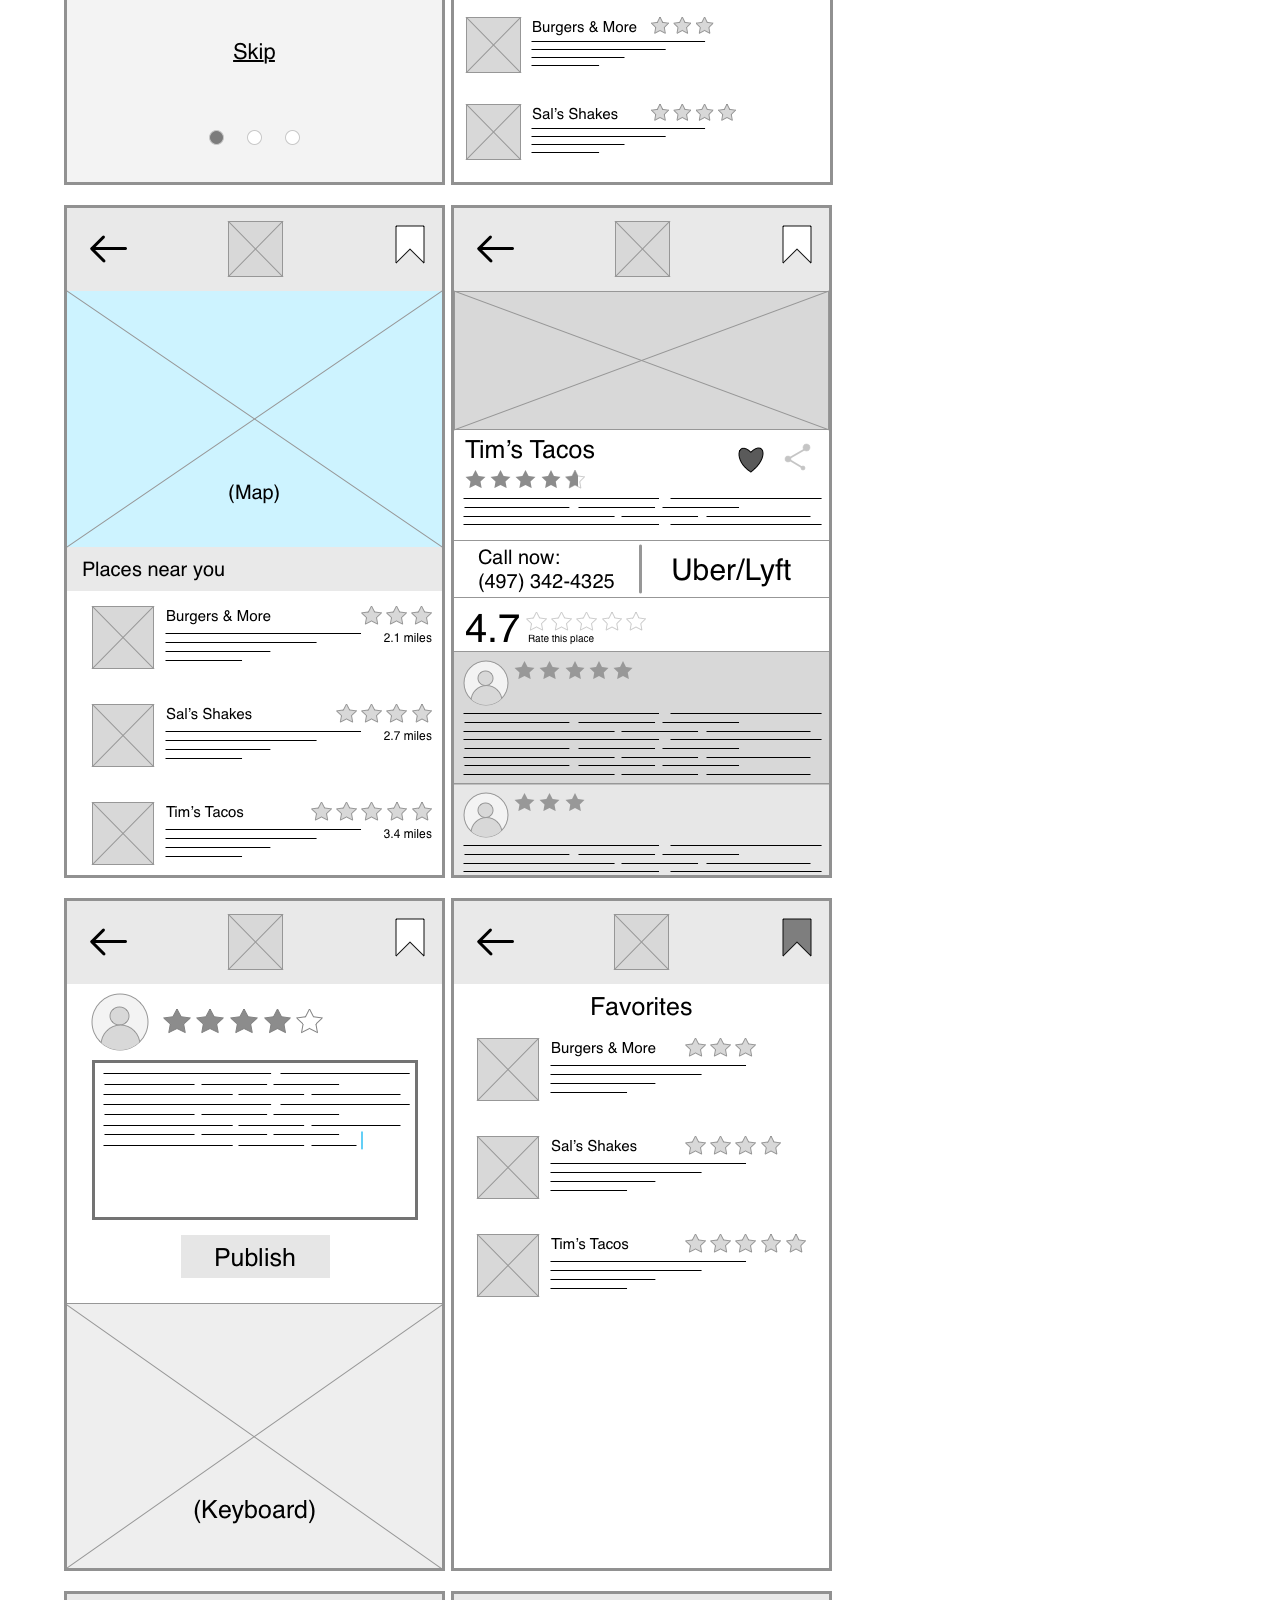
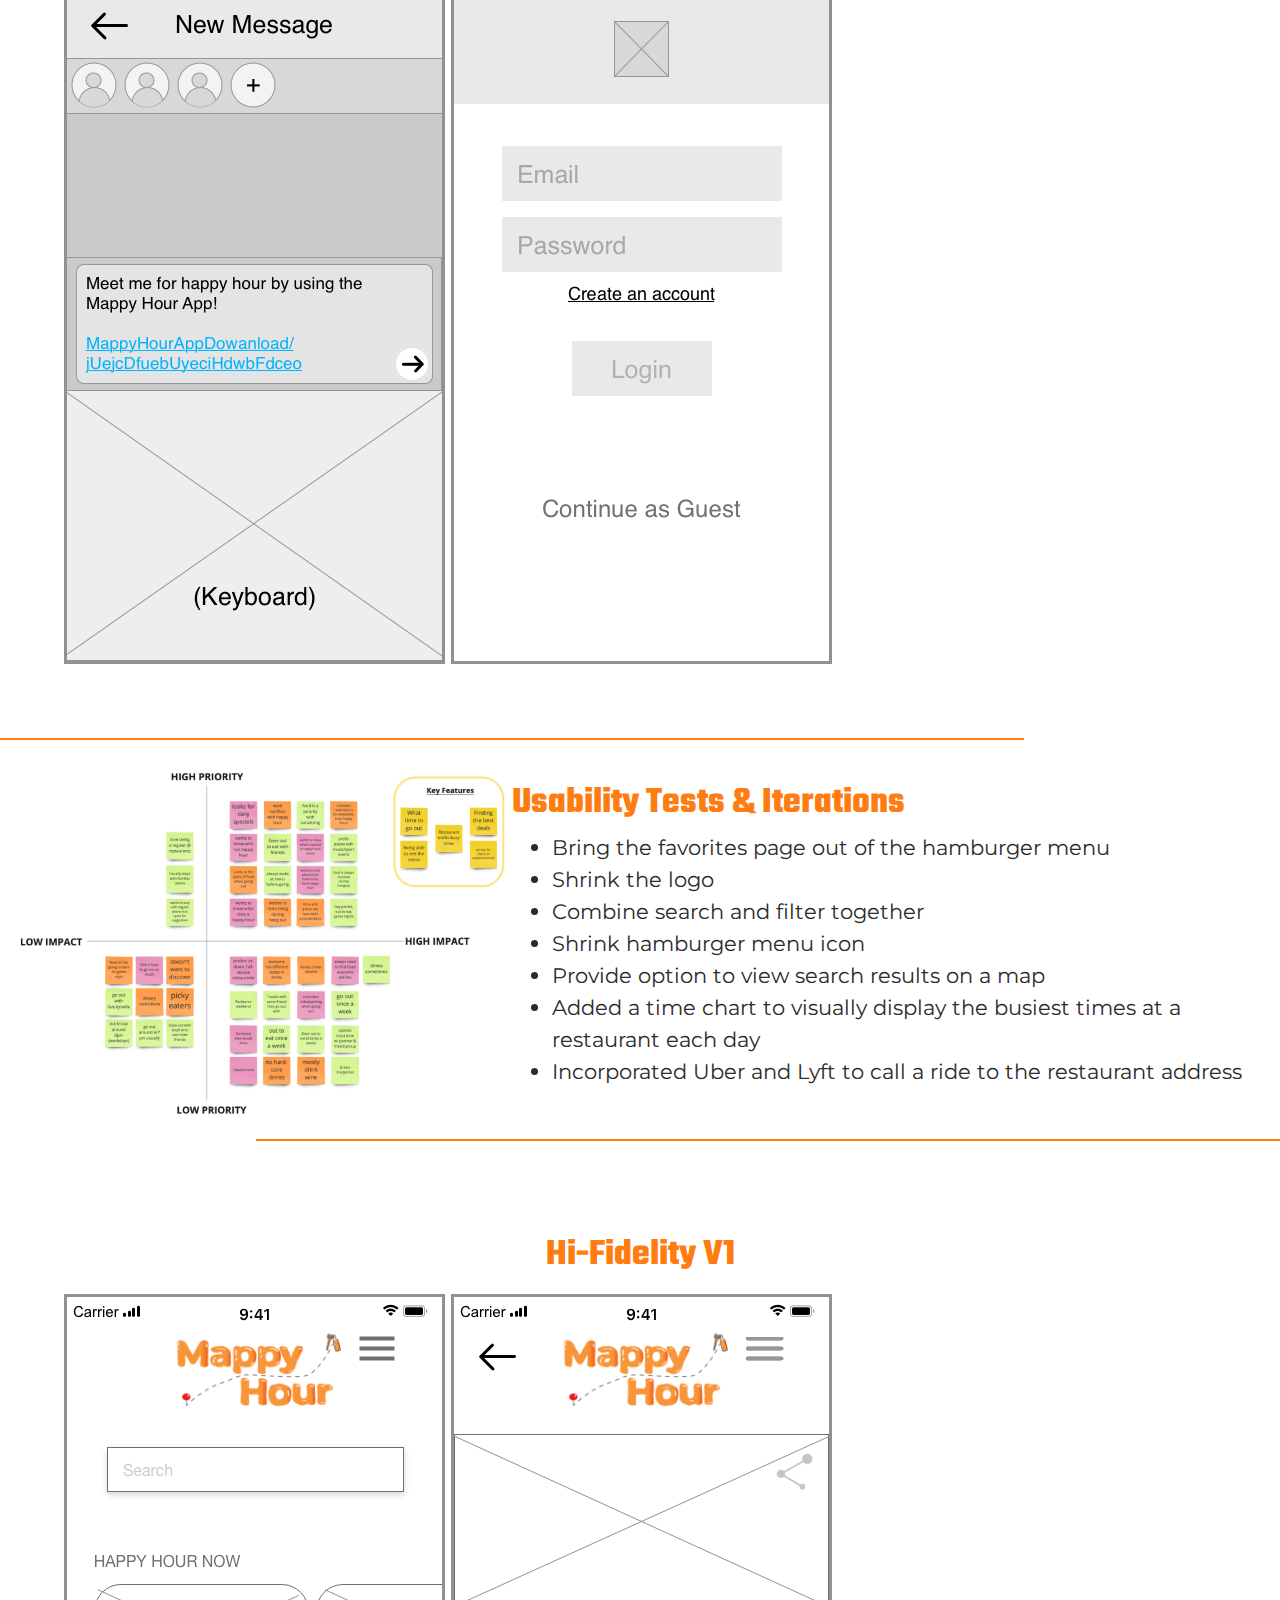
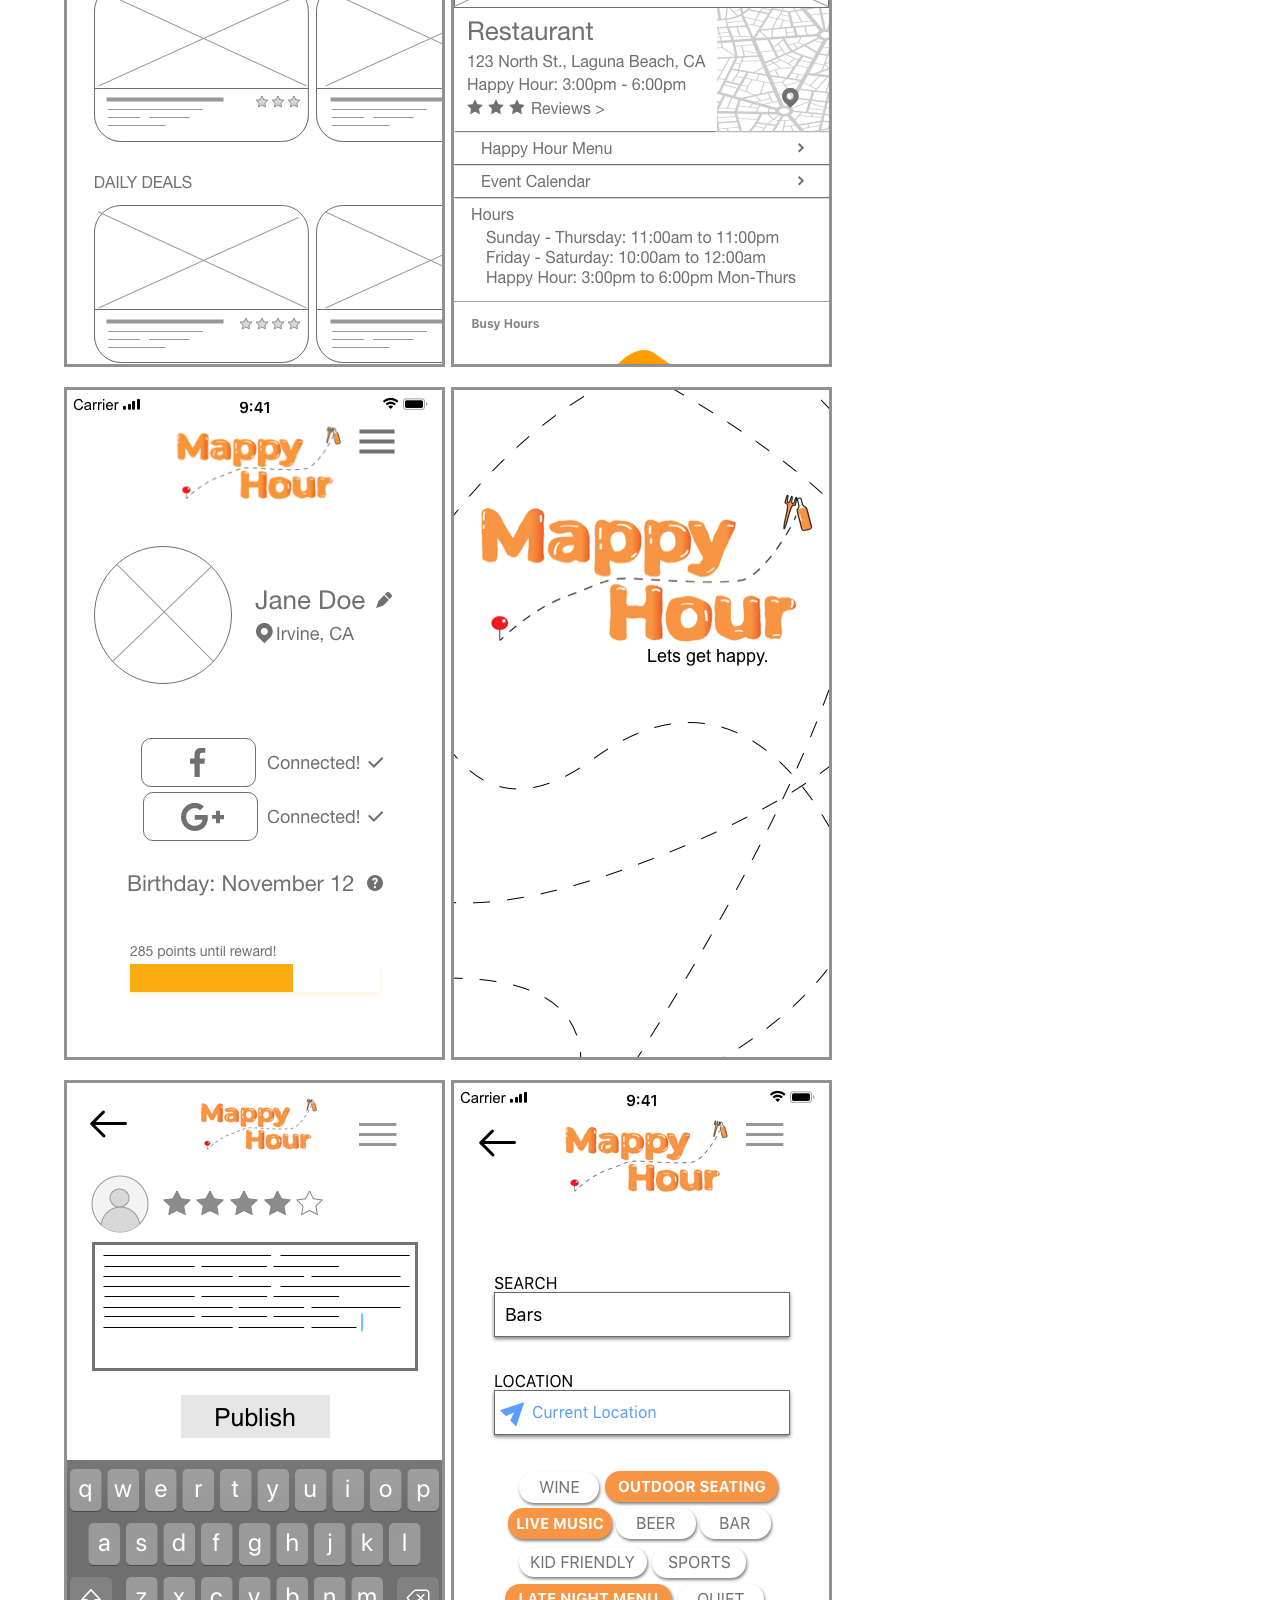
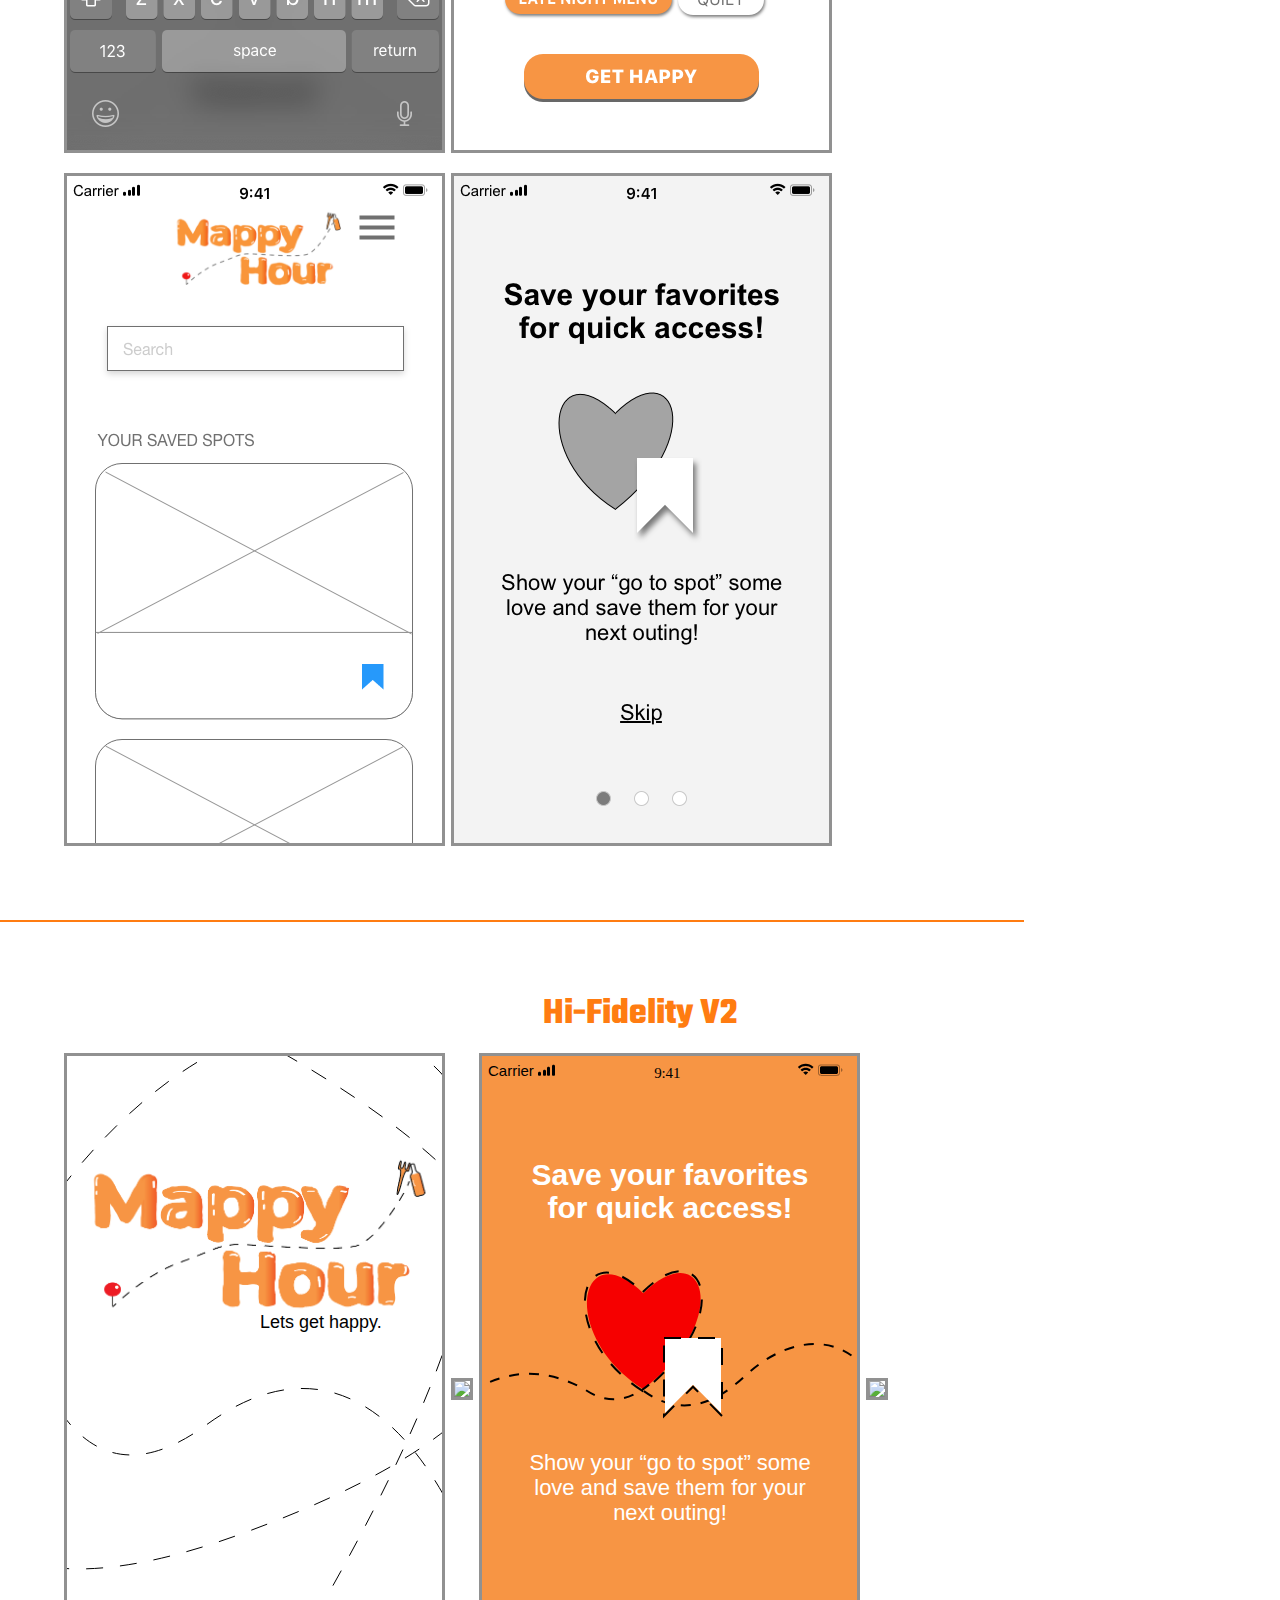
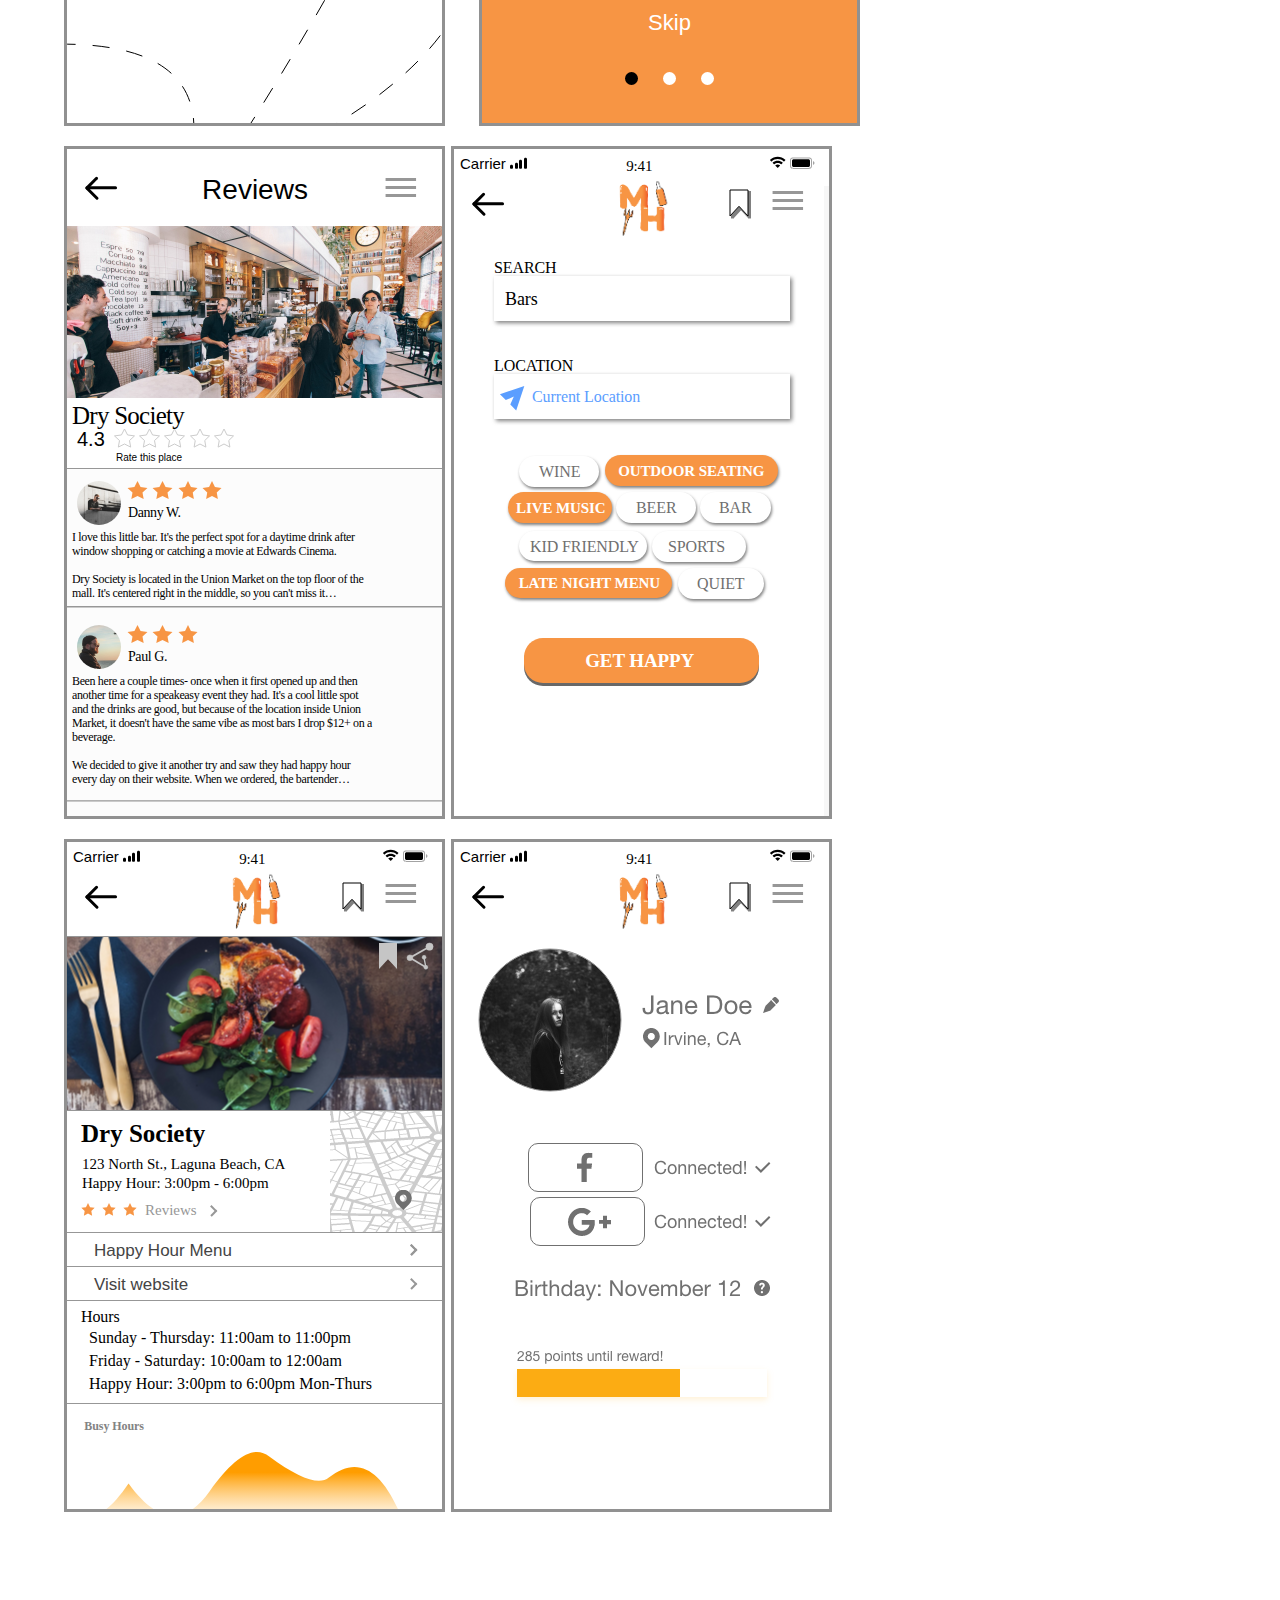
==== commit 21282387: "Removed broken buttons and adjusted home page" ====
--- a/MappyHour/index.html
+++ b/MappyHour/index.html
@@ -26,17 +26,10 @@
 <body>
     <div class="header">
         <div style="align-content: center;"><img class="bigWord" src="images/logo_Word_big.png"></div>
-        <div class="buttonList">
-            <a href="https://invis.io/BZT6R5L6HG3" target="_blank" class="button" id="invision">InVision Prototype</a>
-            <a href="https://docs.google.com/presentation/d/19kPLT6tO7_JTPdLp7k3xPEh_H3a0VkOMppzrcm3z2ow/edit?usp=sharing"
-                target="_blank" class="button" id="pres">Presentation</a>
-            <a href="mailto:j13galloway@gmail.com" target="_blank" rel="noopener noreferrer" class="button"
-                id="contact">Contact Me</a>
-        </div>
-    </div>
-
-    <div class="showcase">
-        <div><img class="showHiFi" style="max-width: 20vw; margin: 0 3vw 0 2vw; padding: 0;" src="images/mappyLogo.png">
+    </div>
+
+    <div class="showcase">
+        <div><img class="showHiFi" style="max-width: 20vw; margin: 0 0 0 7vw; padding: 0;" src="images/mappyLogo.png">
         </div>
         <div class="info">
             <div class="showHeading">Summary</div>
@@ -223,7 +216,6 @@
             <img class="fidelityImg" src="images/V2/Detail page.svg">
             <img class="fidelityImg" src="images/V2/Profile.svg">
         </div>
-        <a href="https://invis.io/BZT6R5L6HG3" target="_blank" class="button" id="invision">InVision Prototype</a>
     </div>
     <div class="move">
         <hr />
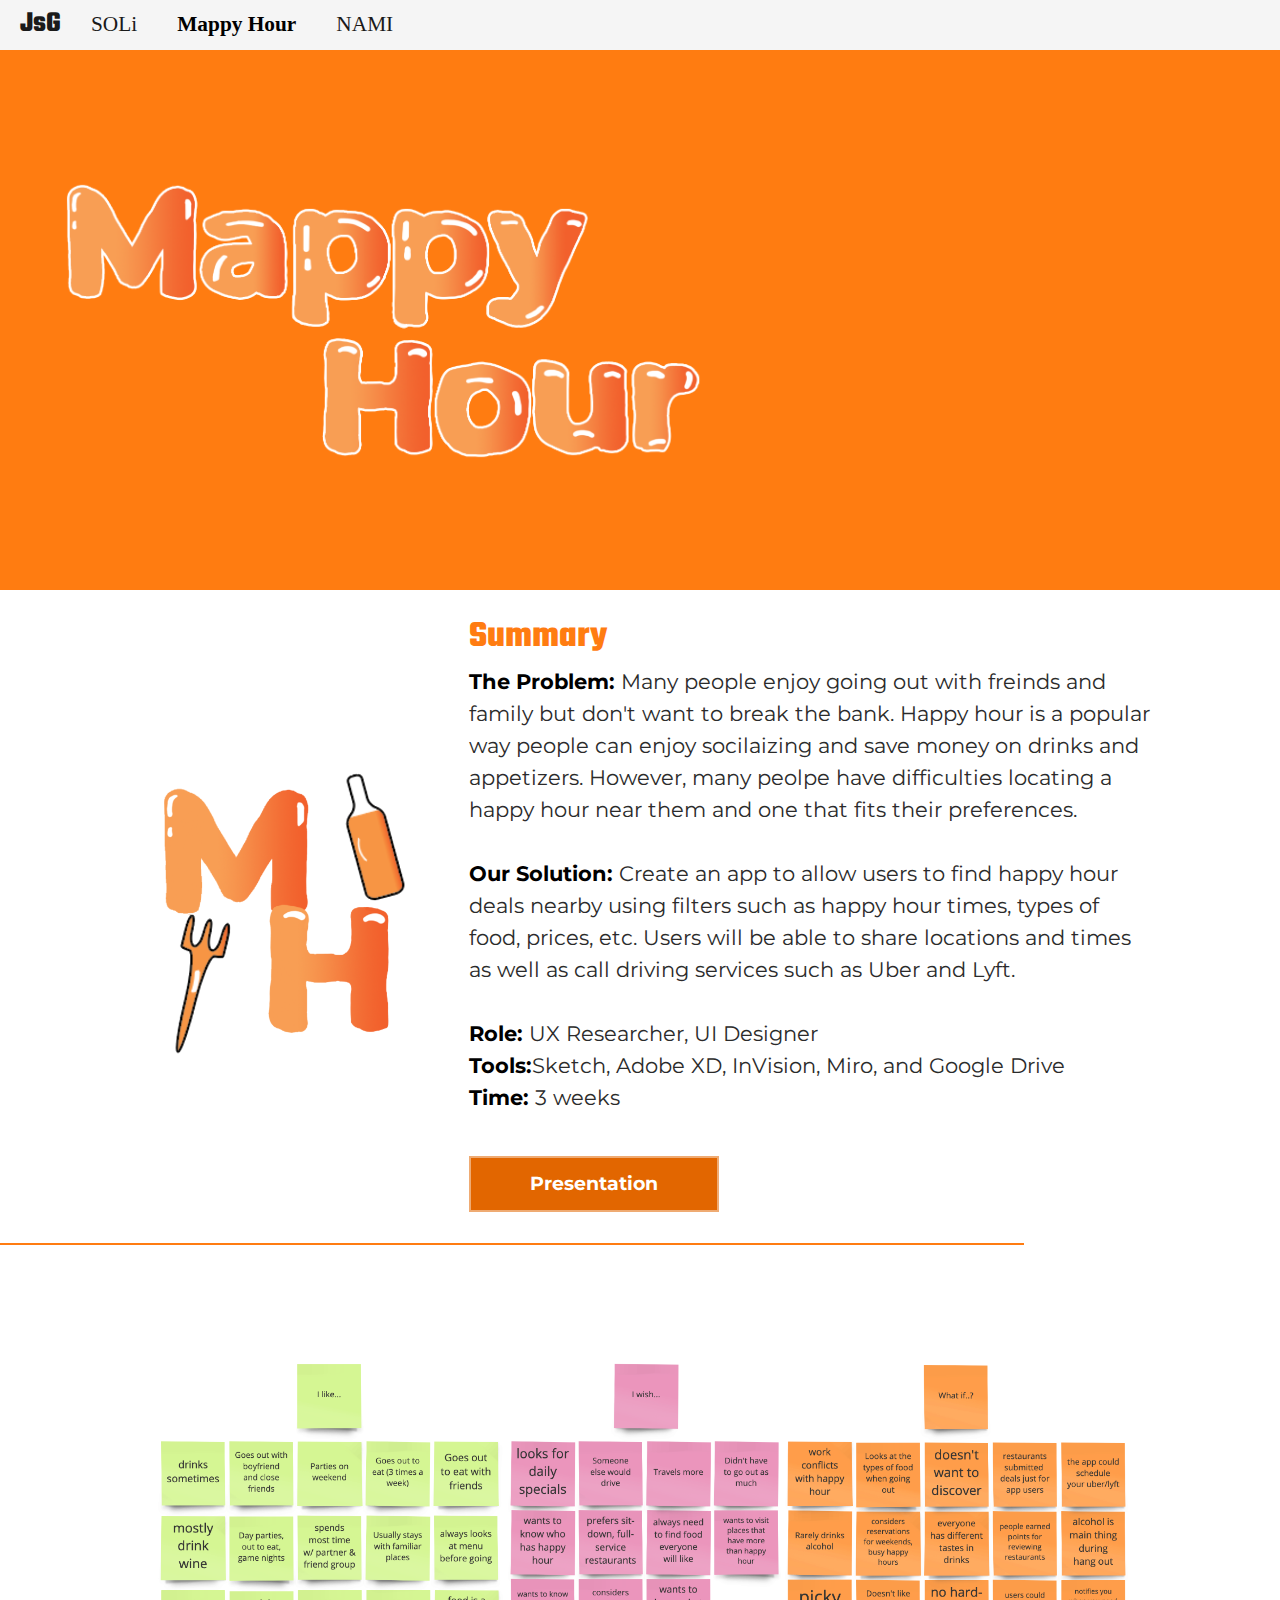
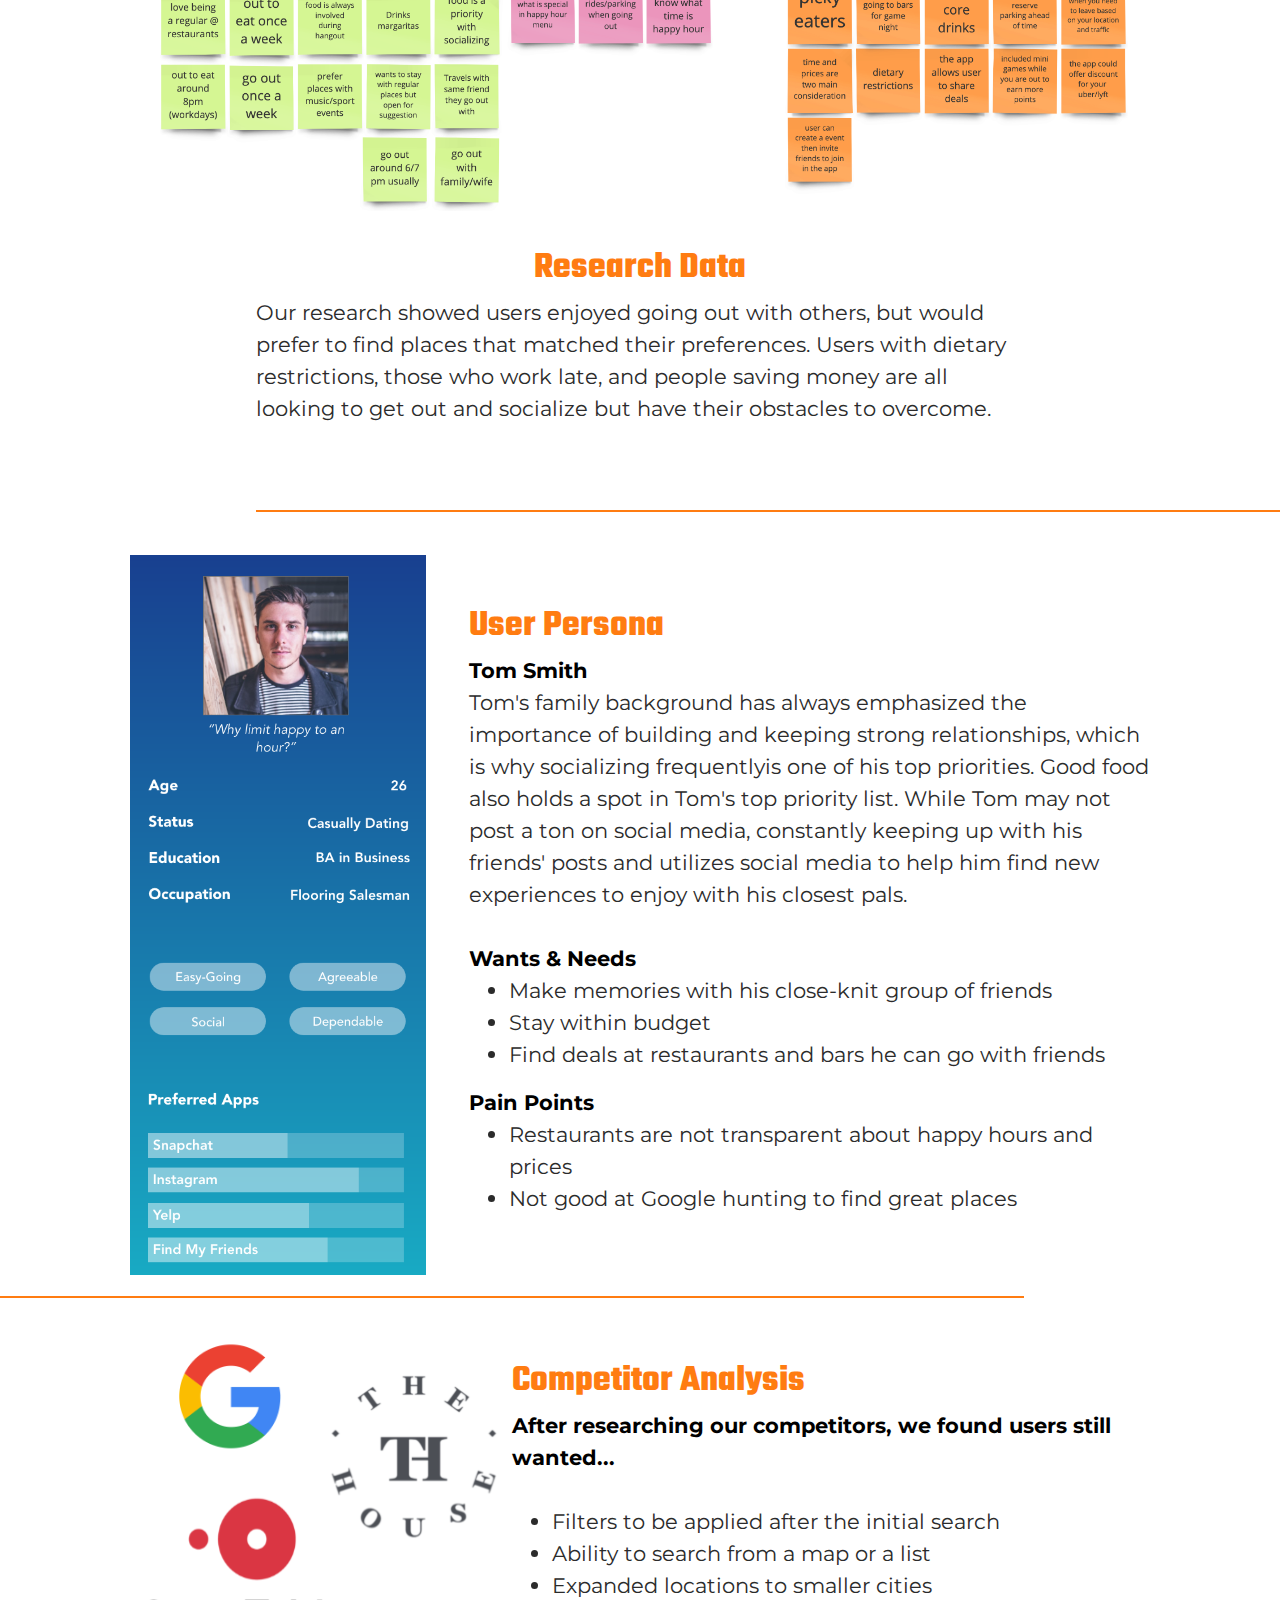
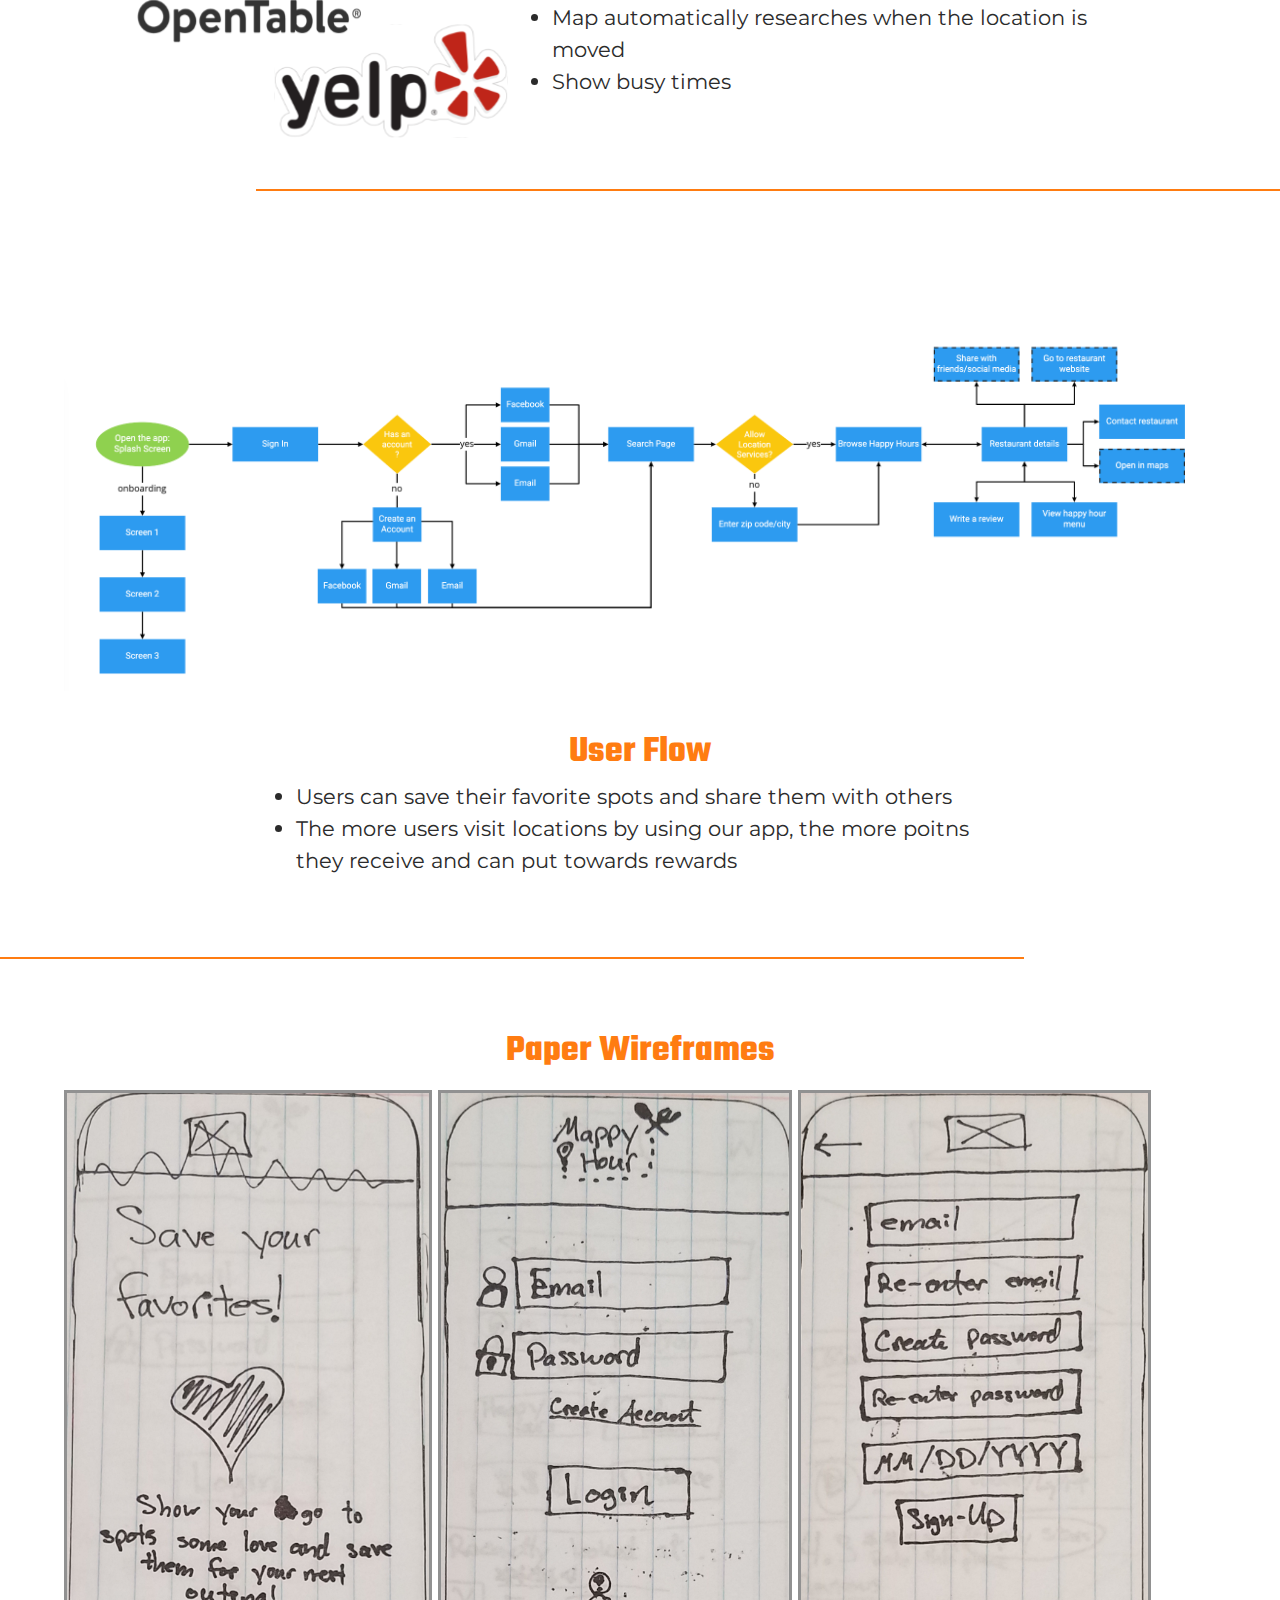
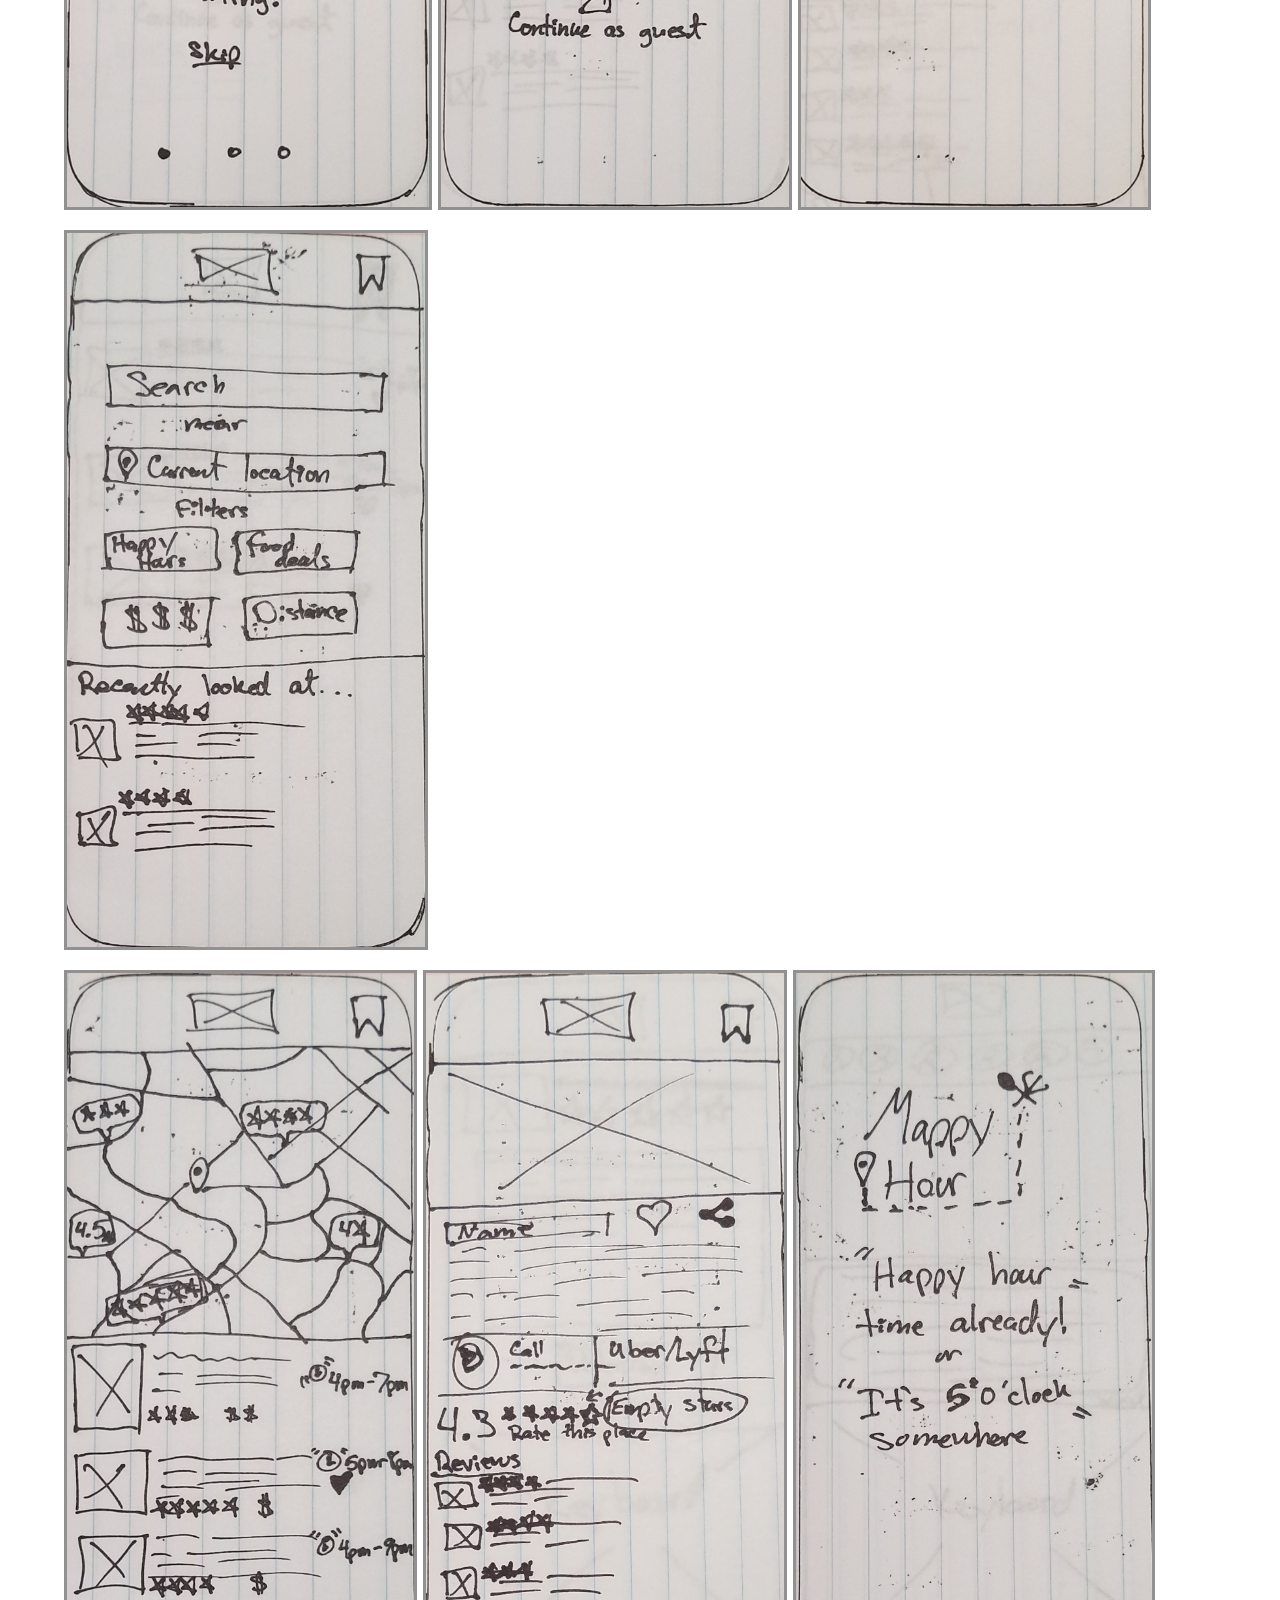
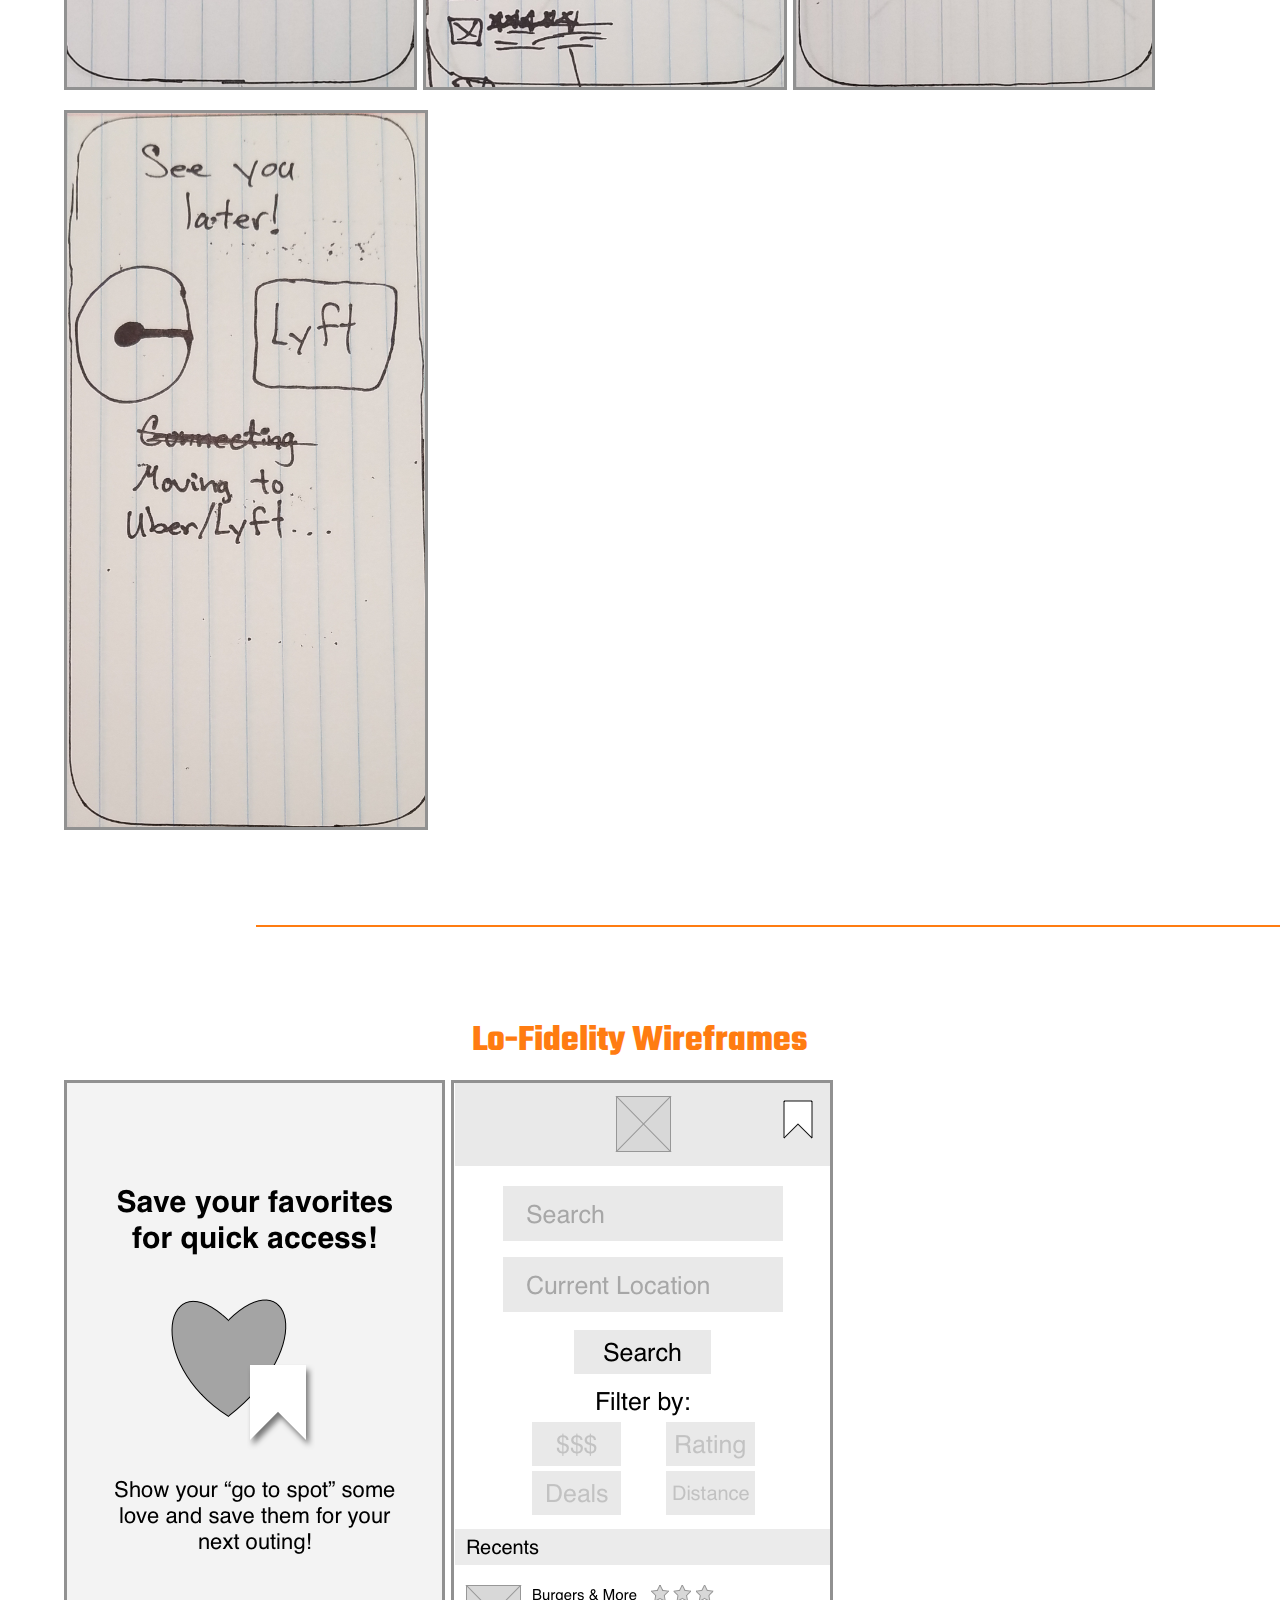
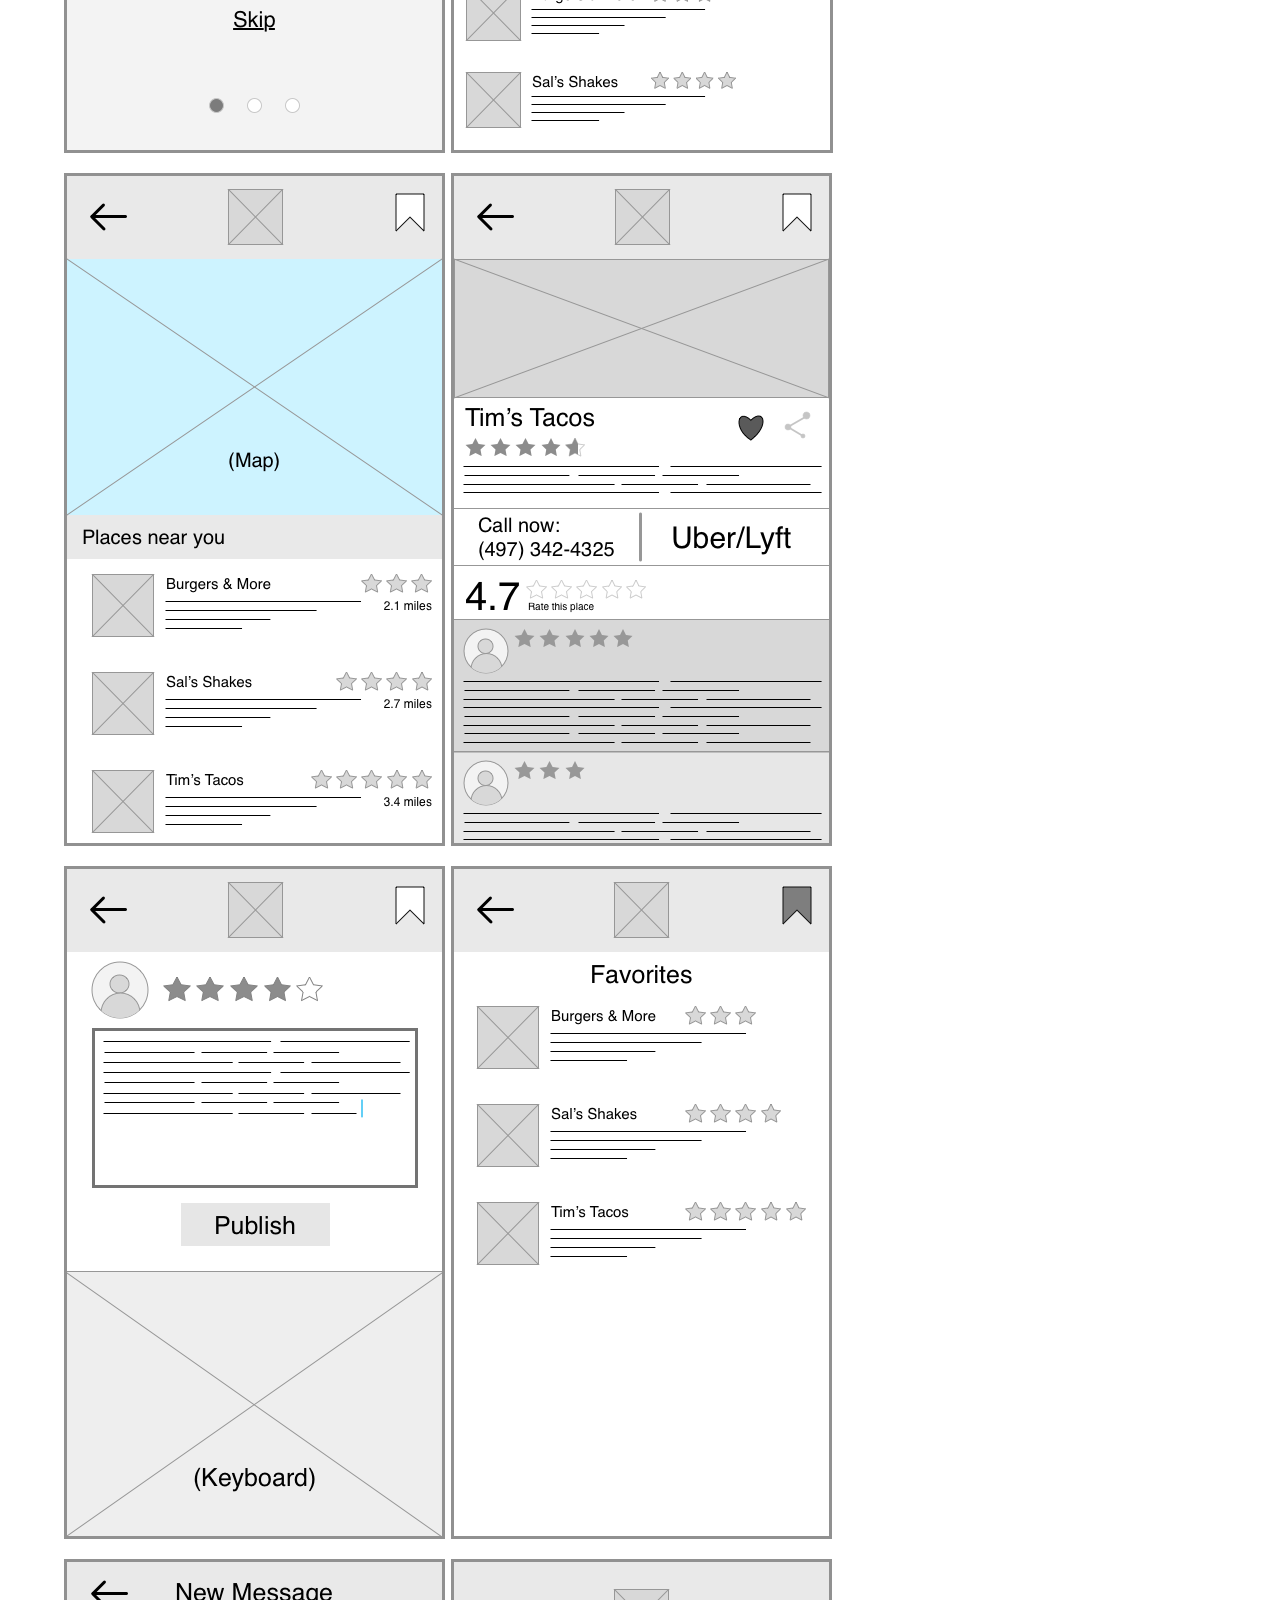
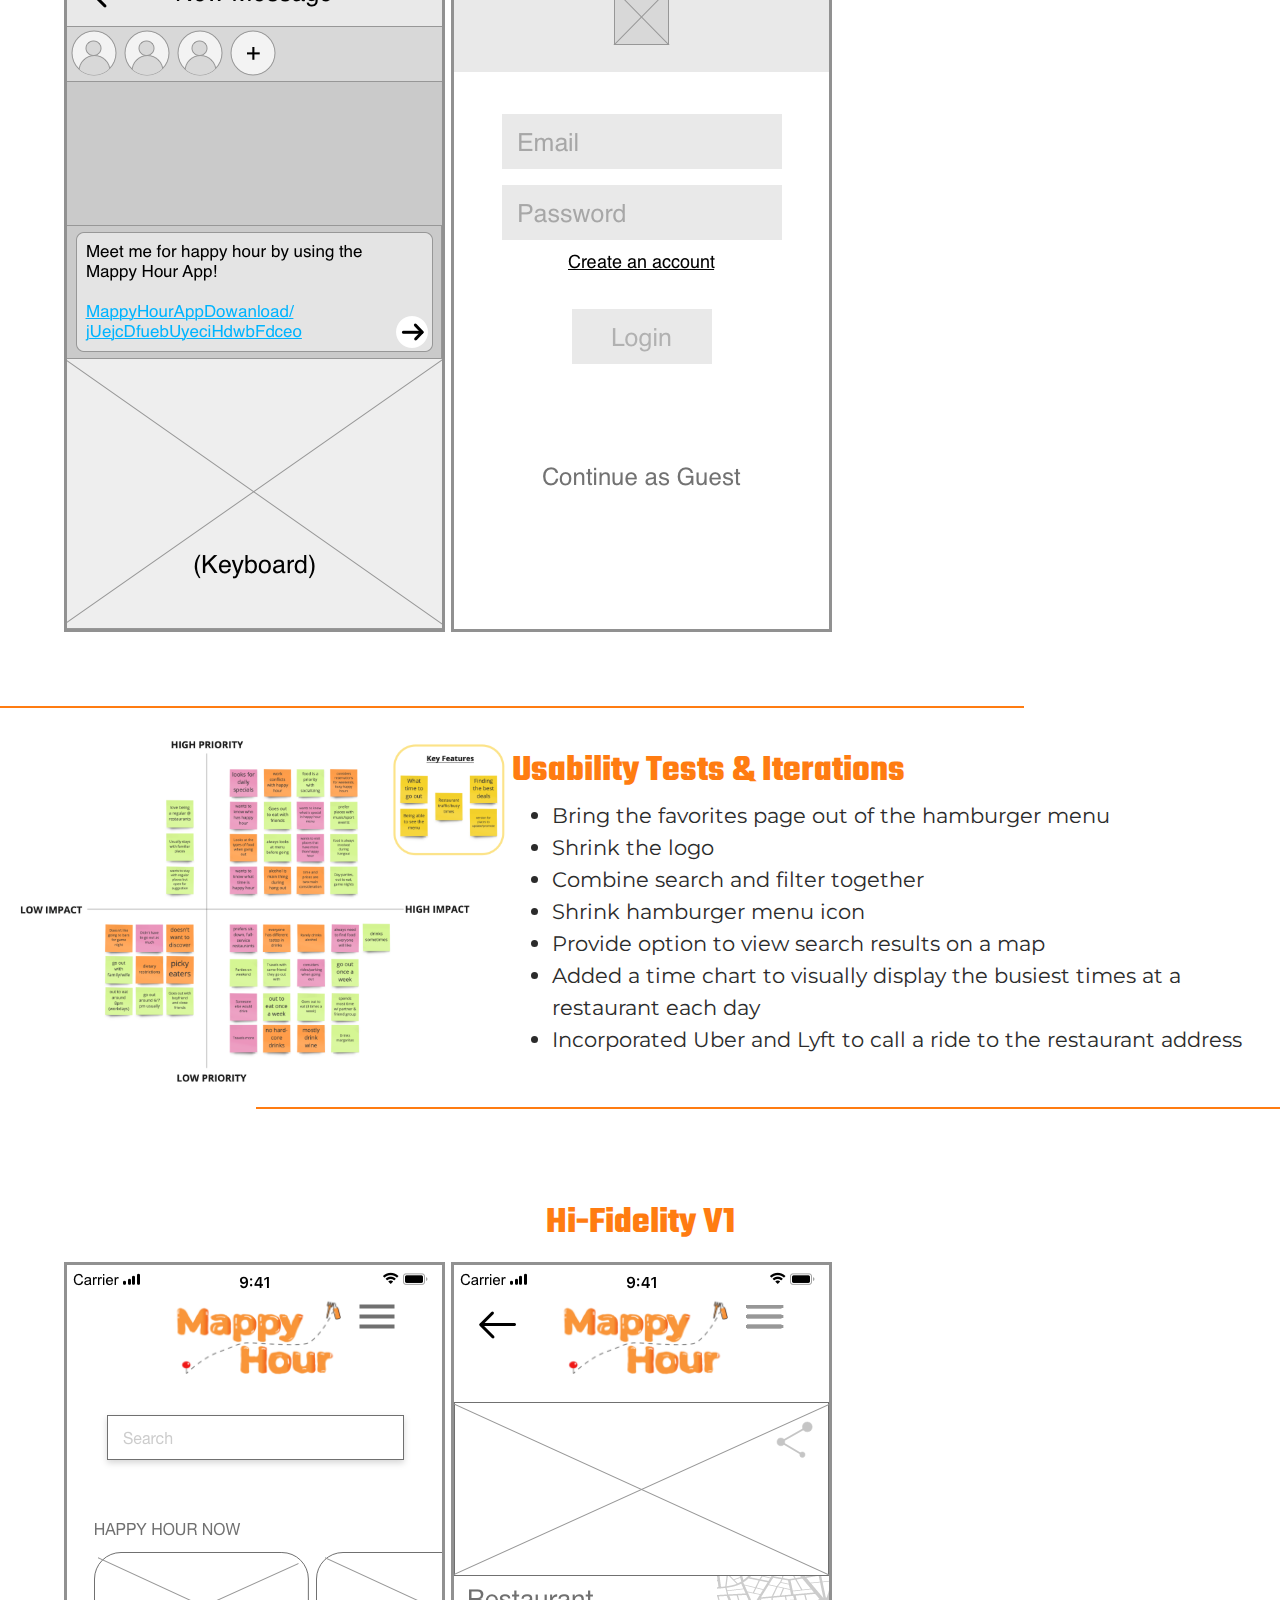
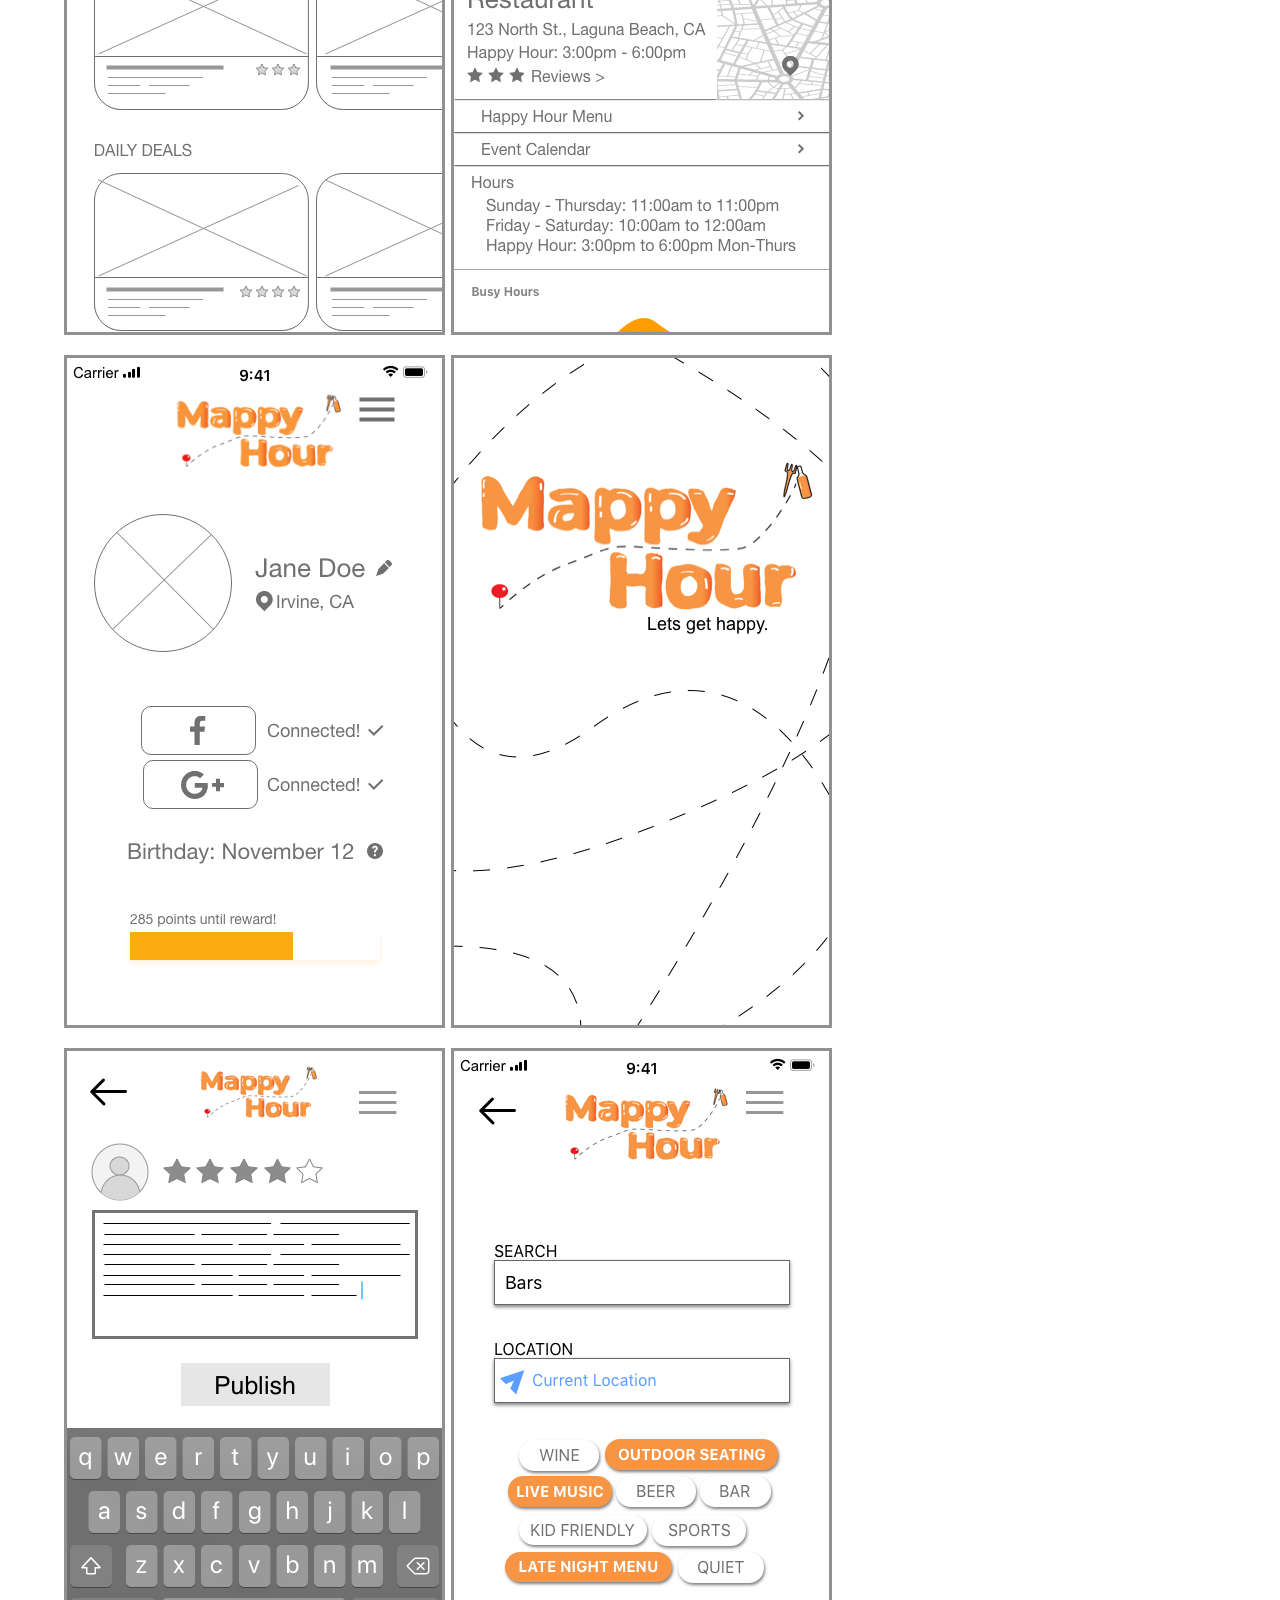
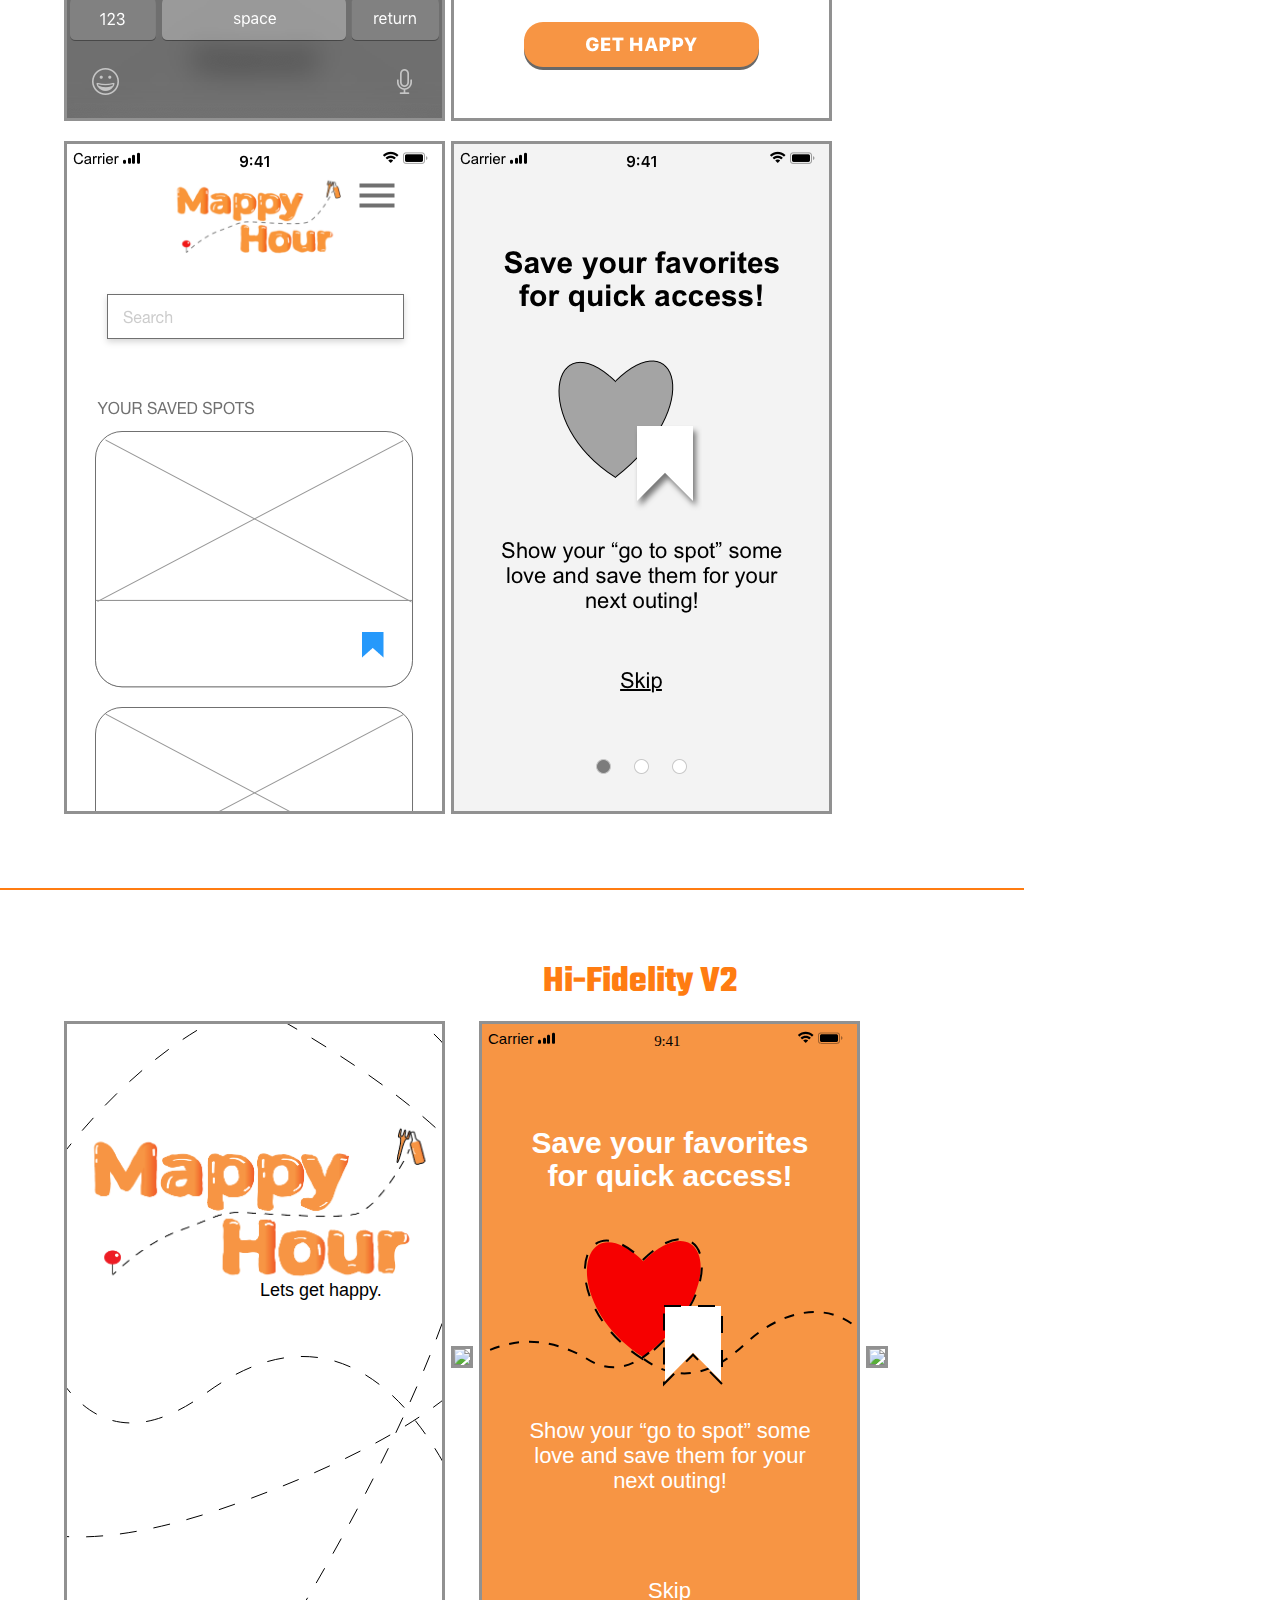
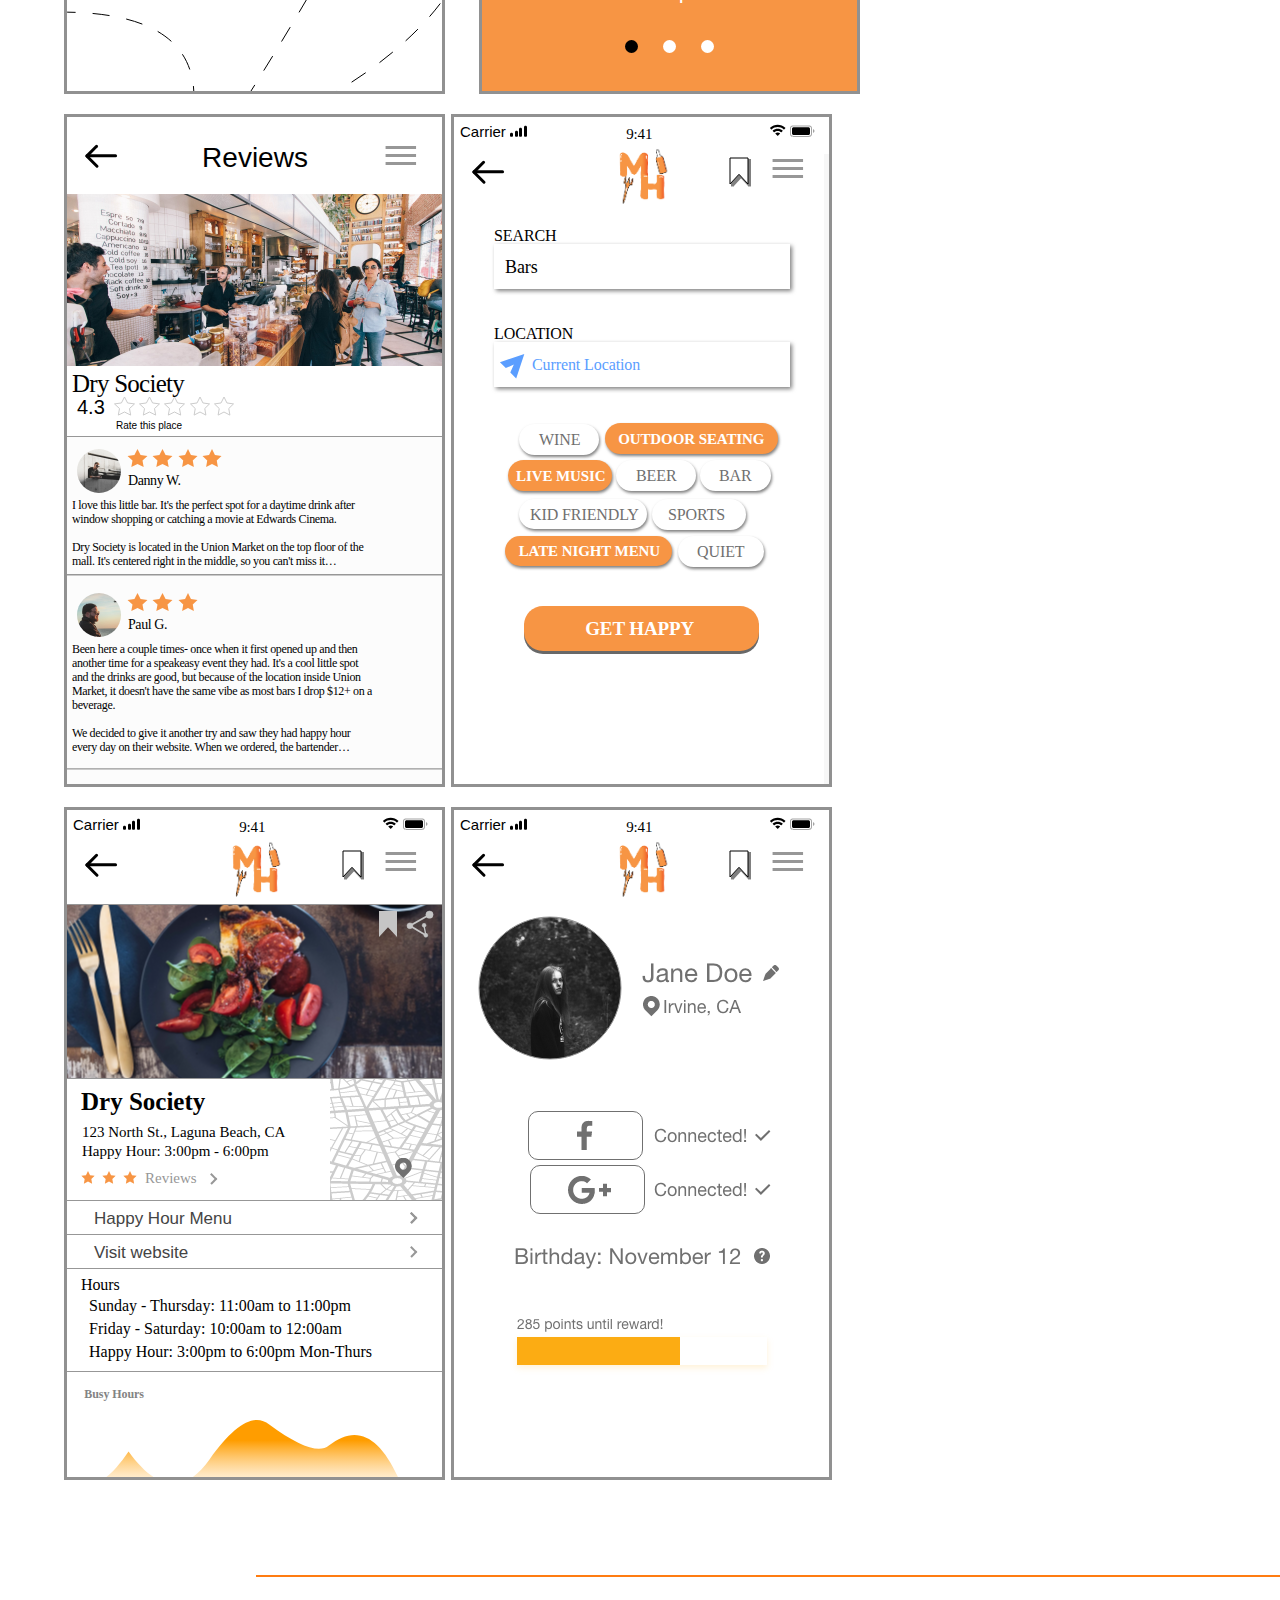
==== commit eb0ed106: "Merge branch 'master' of https://github.com/BlackJack6400/Portfolio" ====
--- a/MappyHour/index.html
+++ b/MappyHour/index.html
@@ -29,7 +29,7 @@
     </div>
 
     <div class="showcase">
-        <div><img class="showHiFi" style="max-width: 20vw; margin: 0 0 0 7vw; padding: 0;" src="images/mappyLogo.png">
+        <div><img class="showHiFi" style="max-width: 20vw; margin: 0 3vw 0 2vw; padding: 0;" src="images/mappyLogo.png">
         </div>
         <div class="info">
             <div class="showHeading">Summary</div>
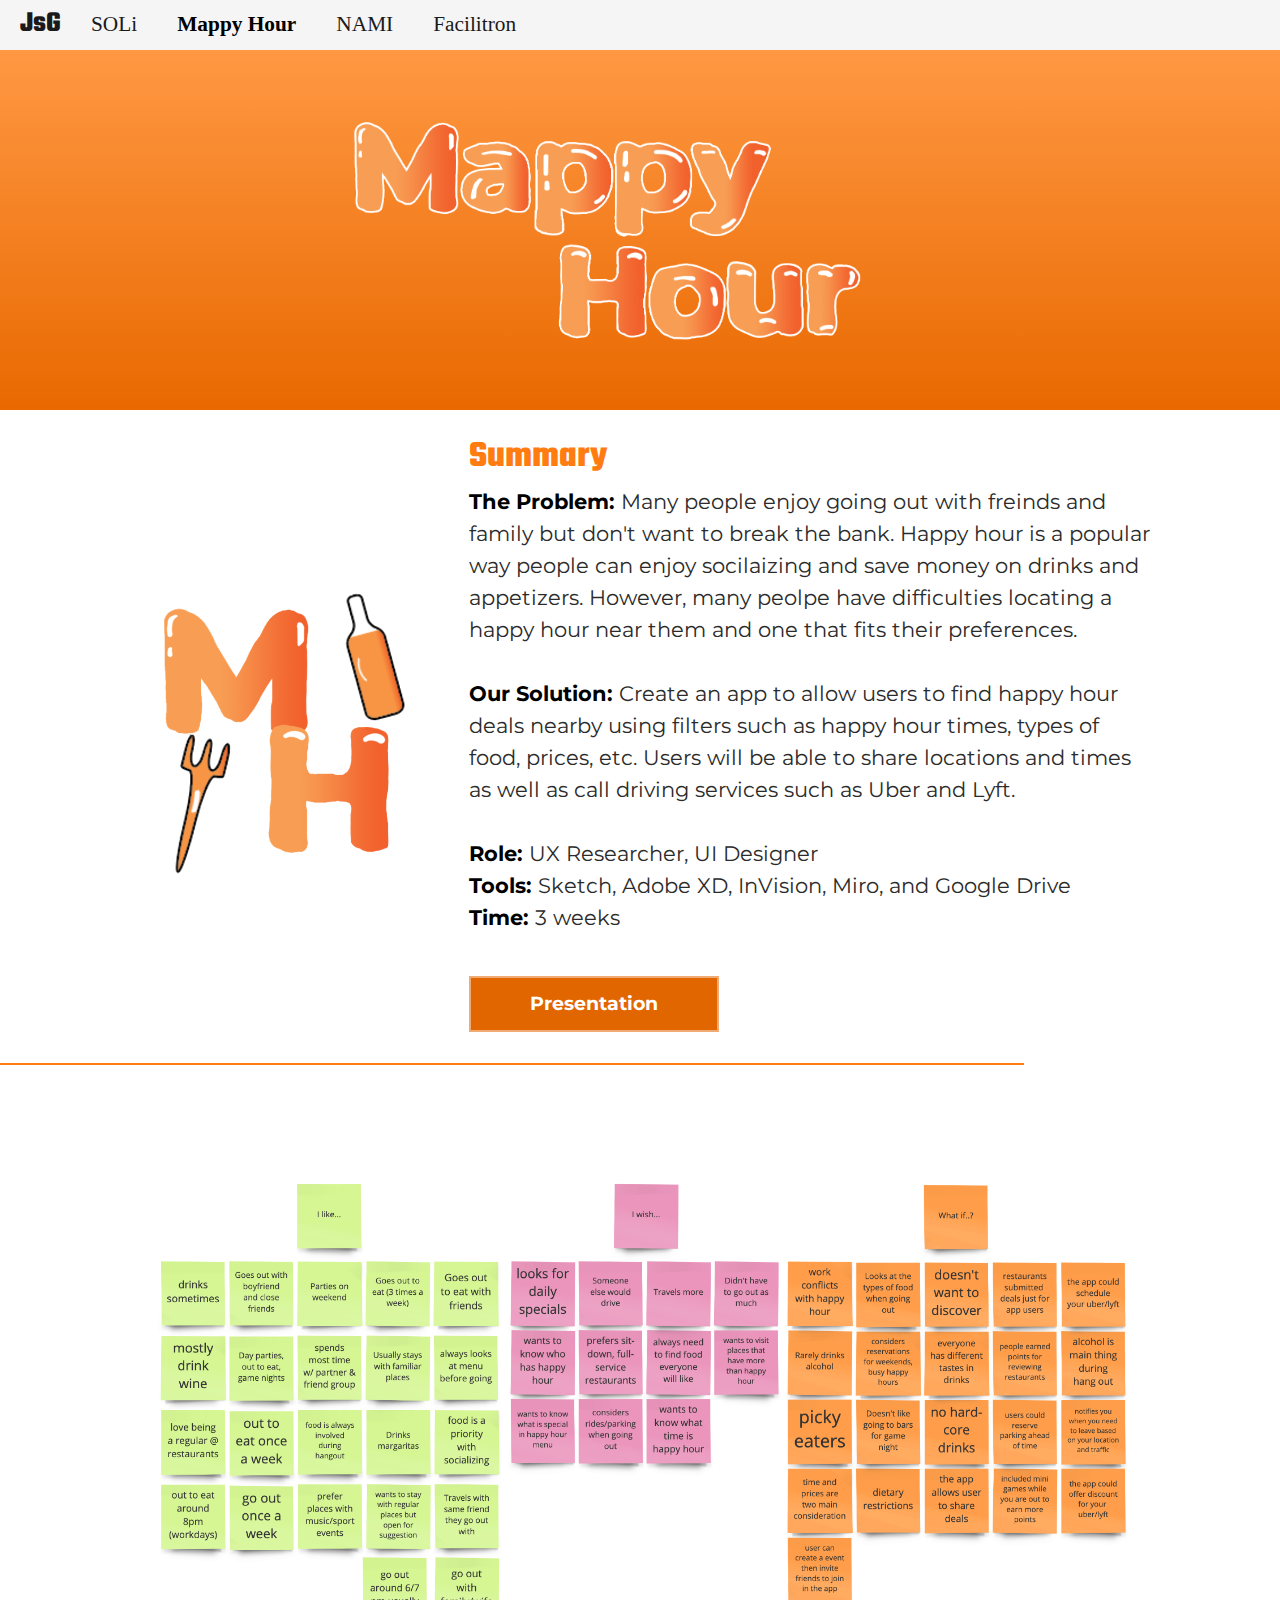
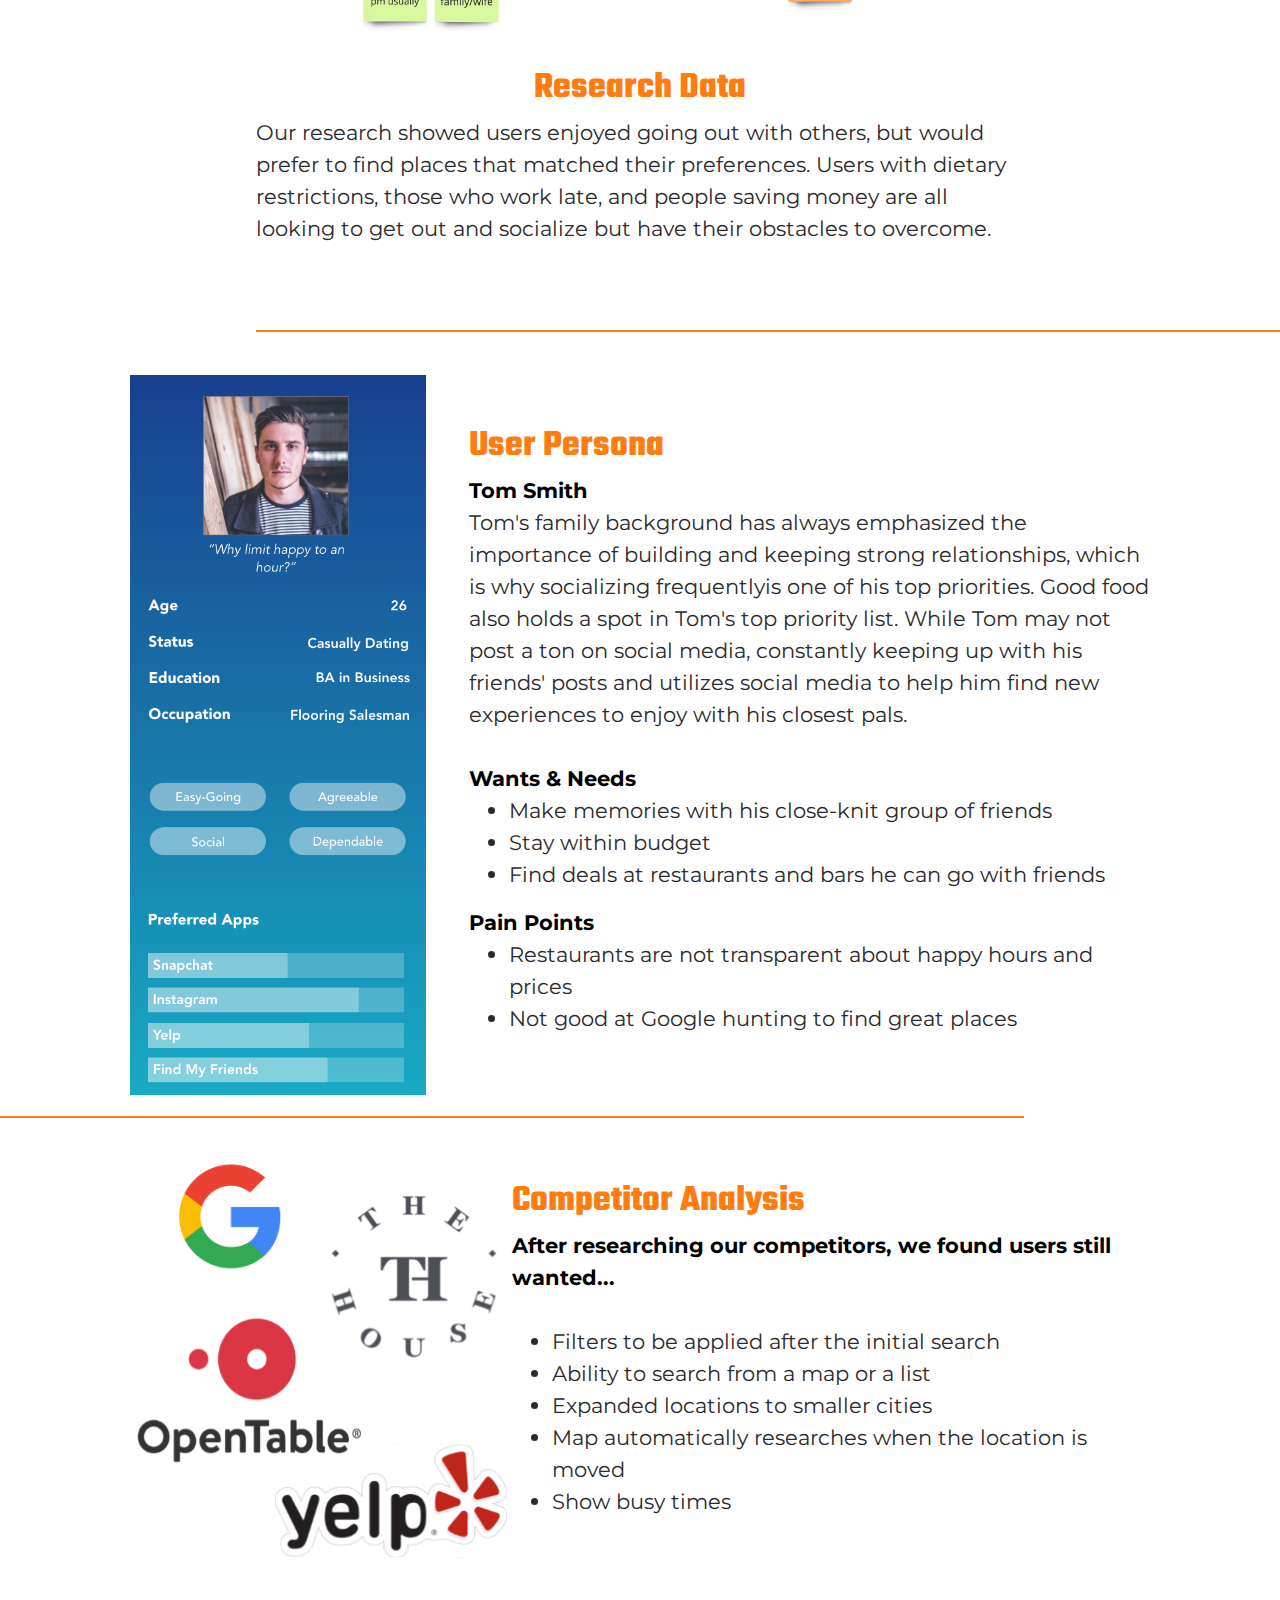
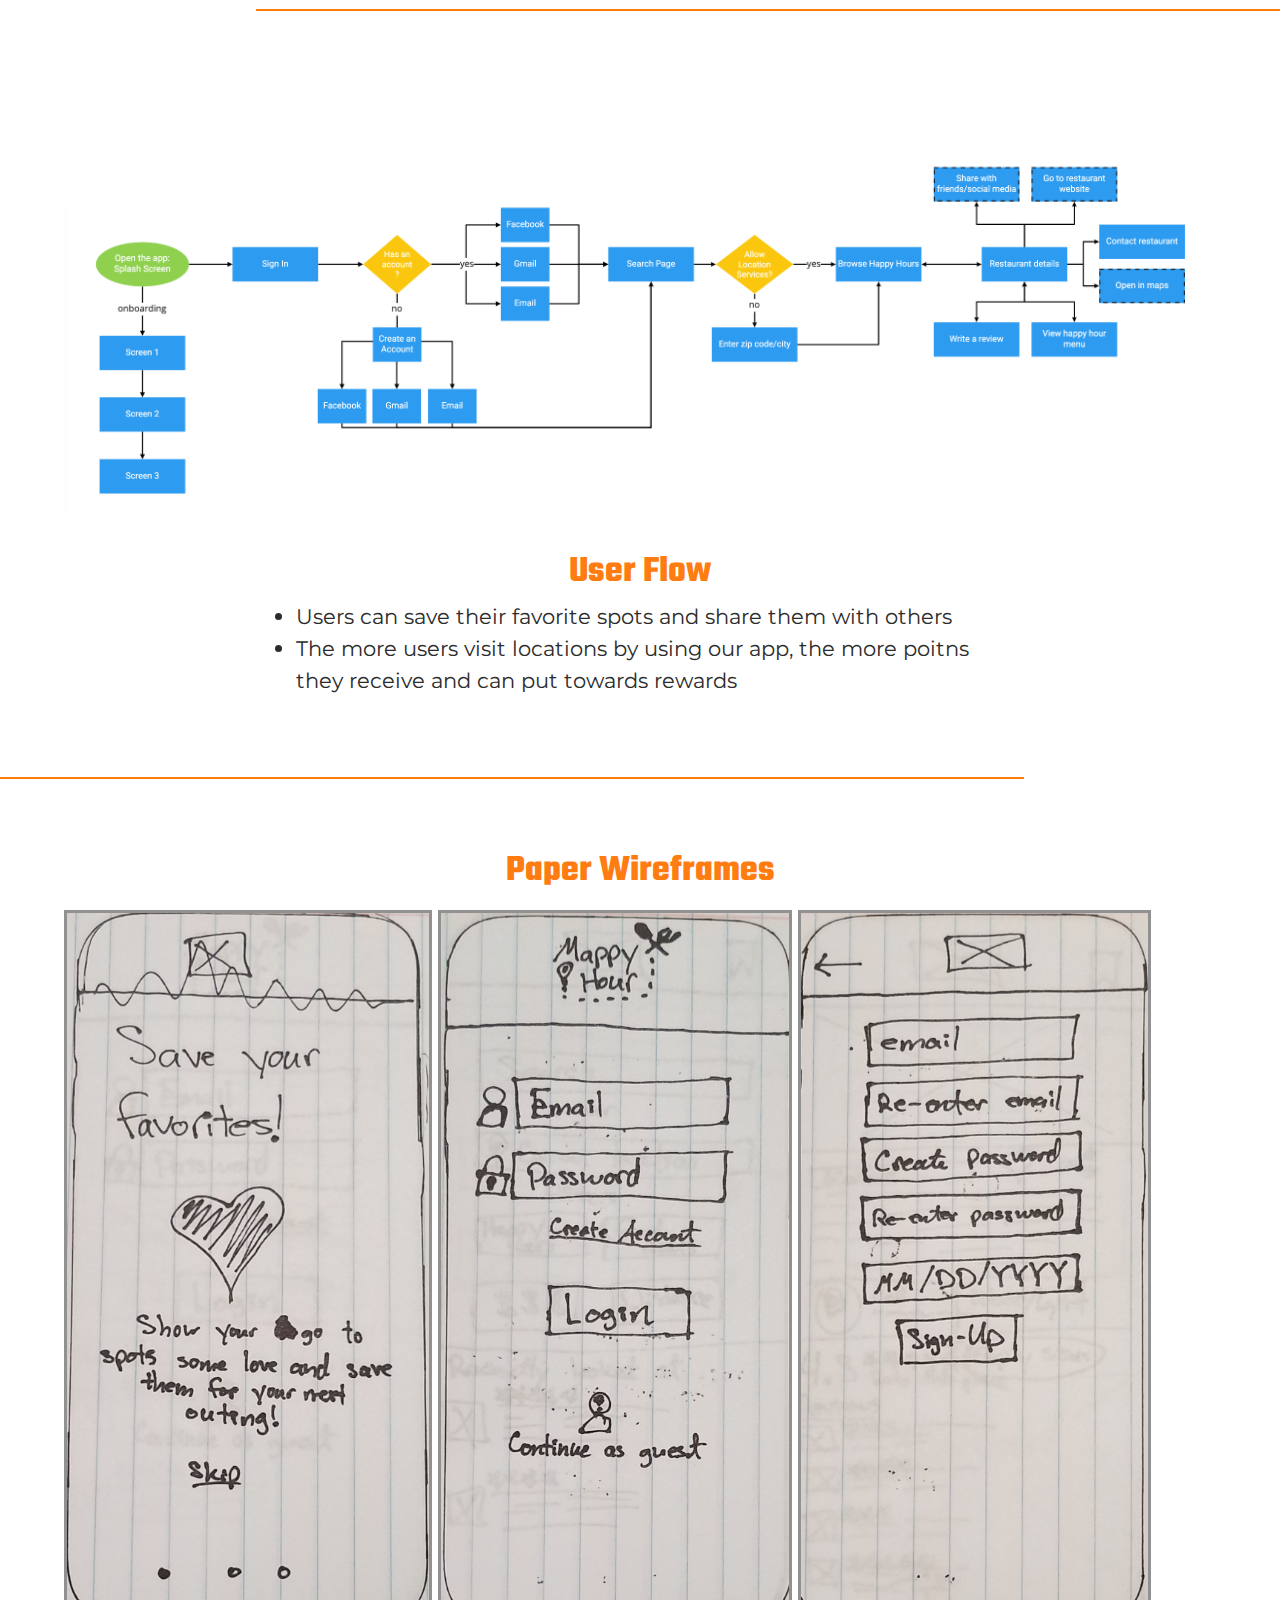
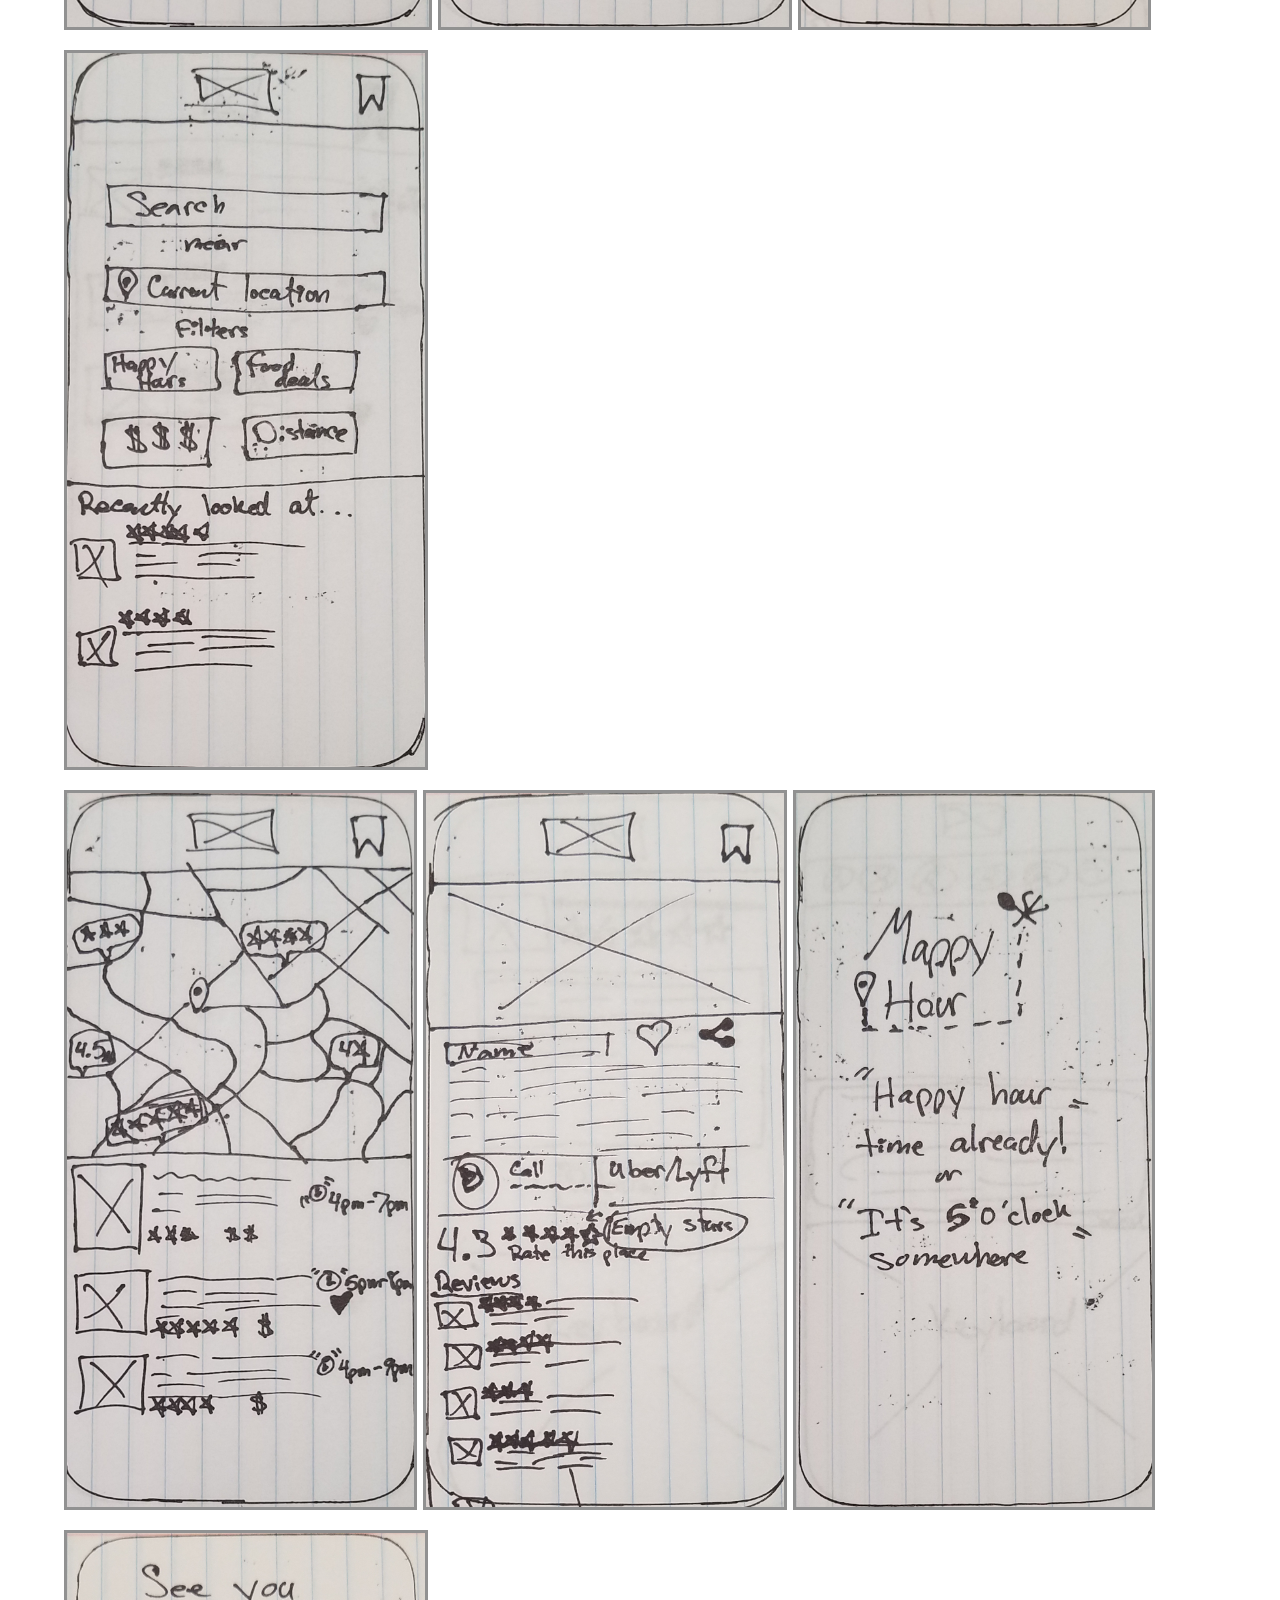
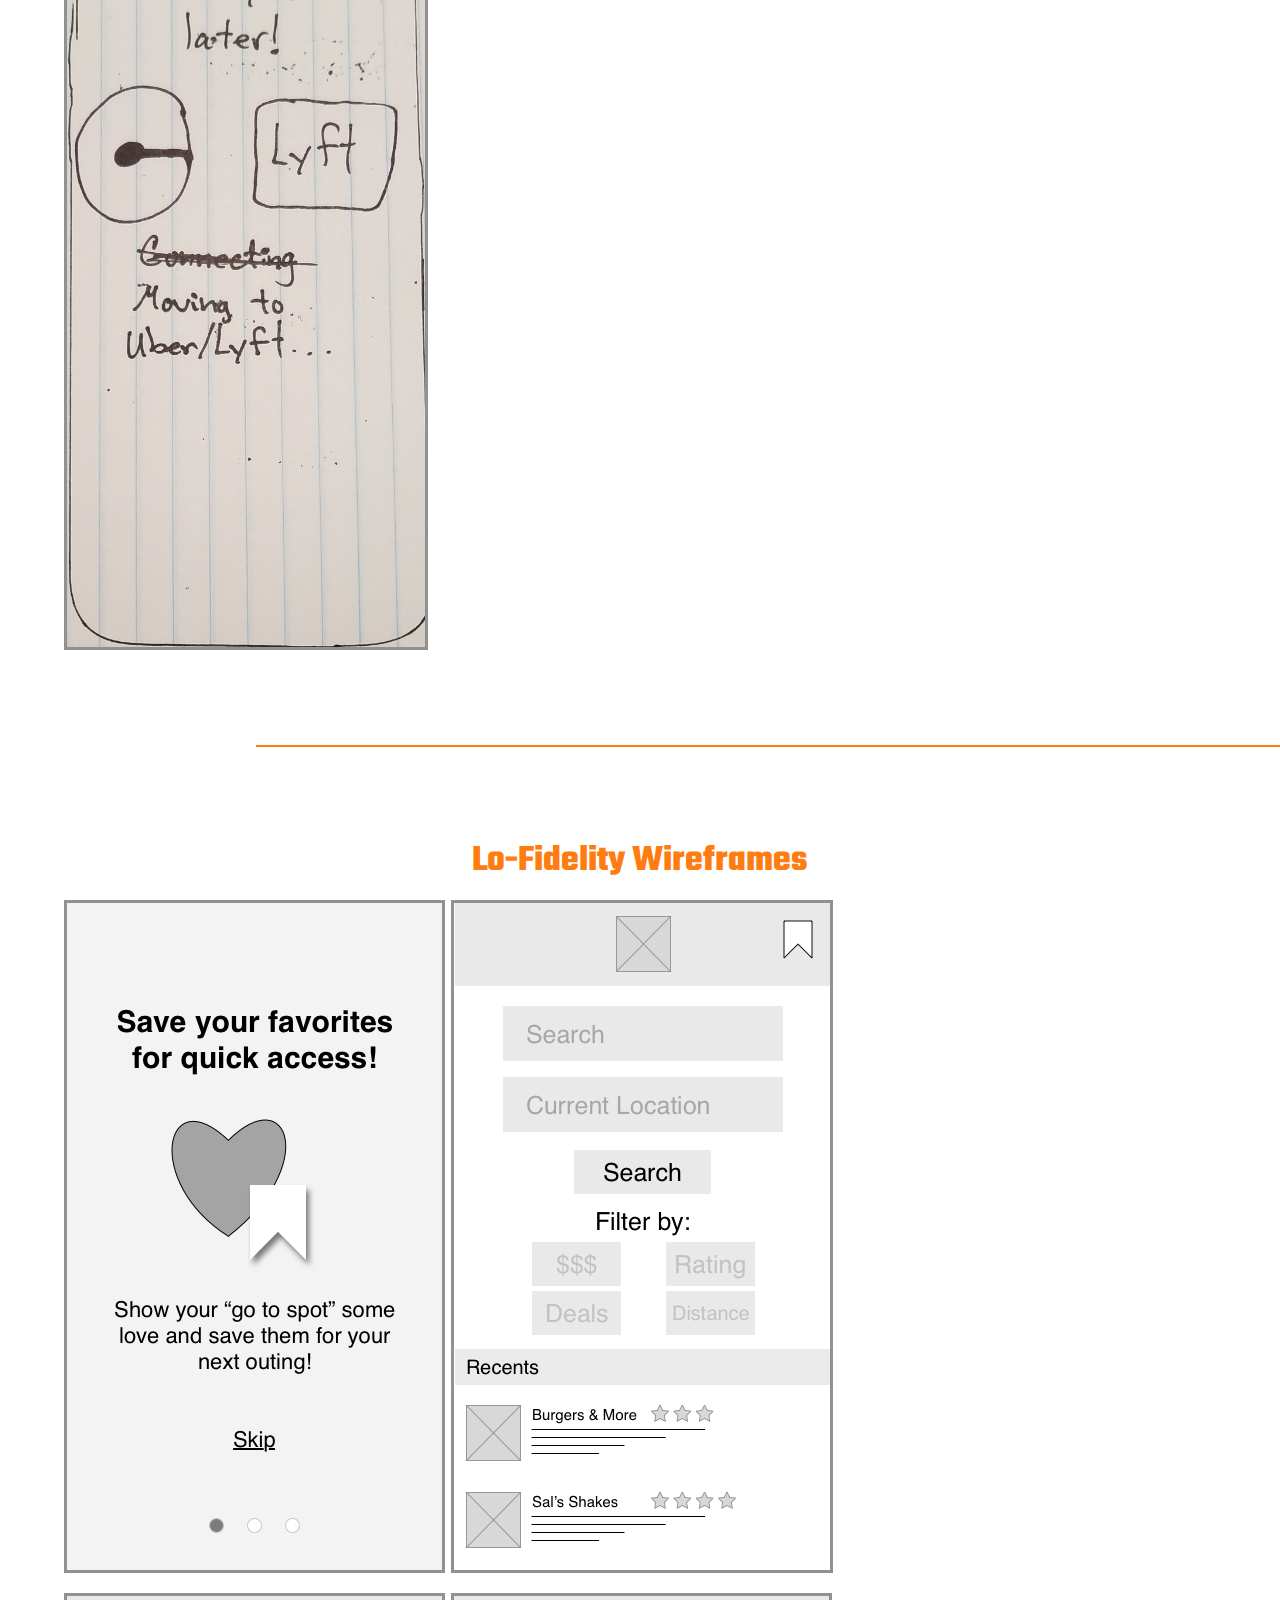
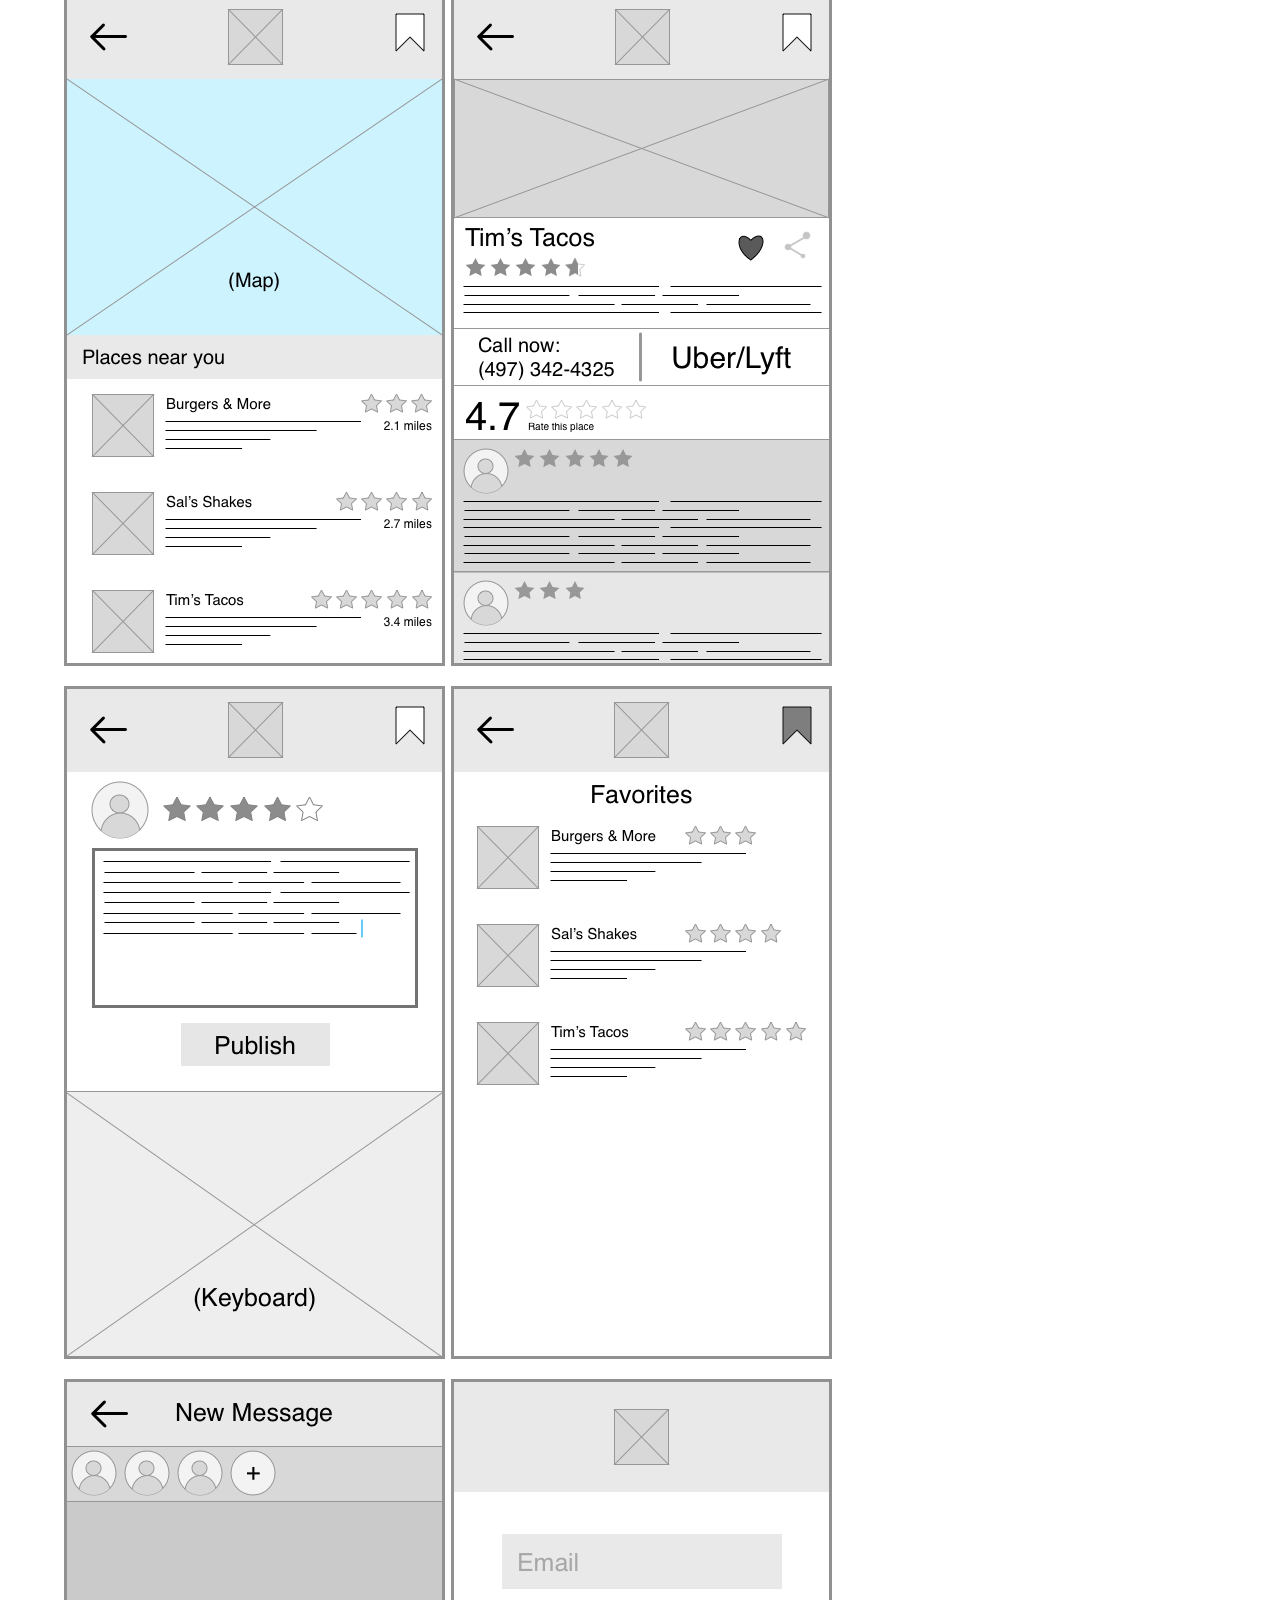
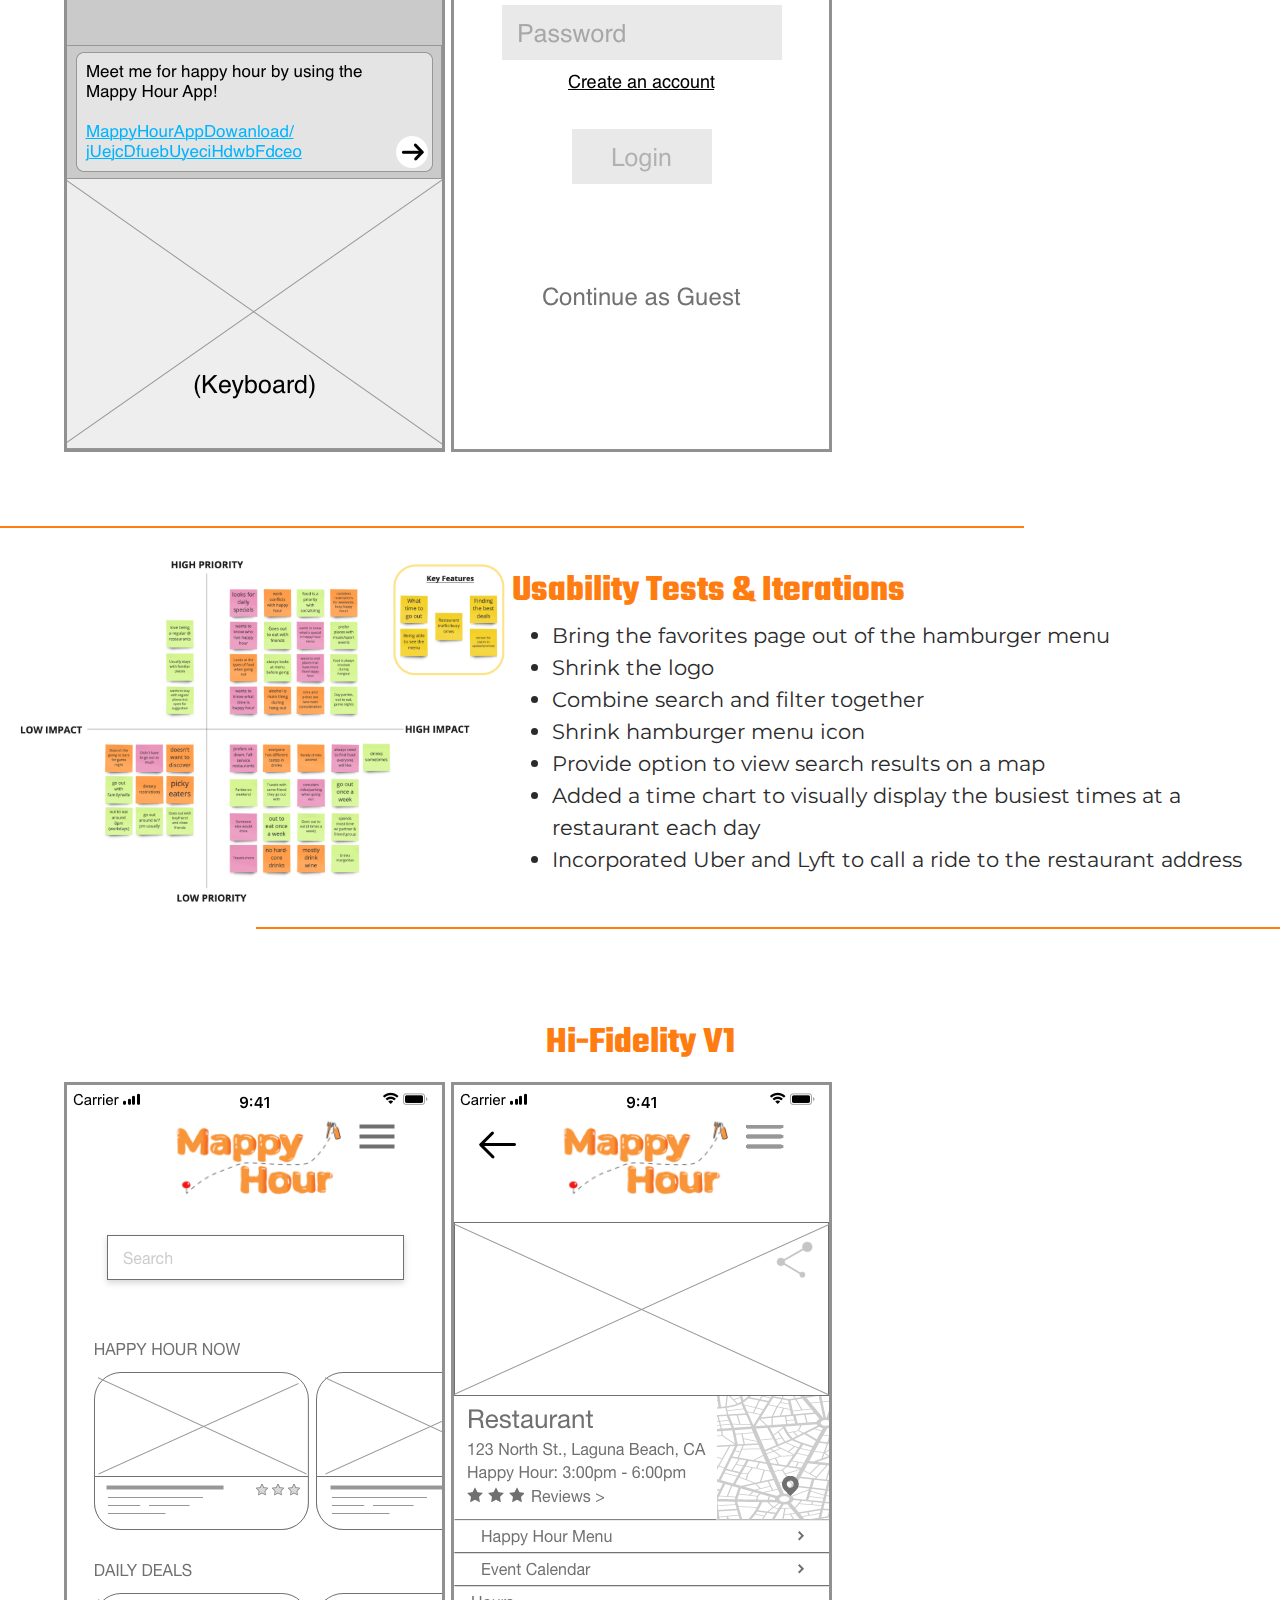
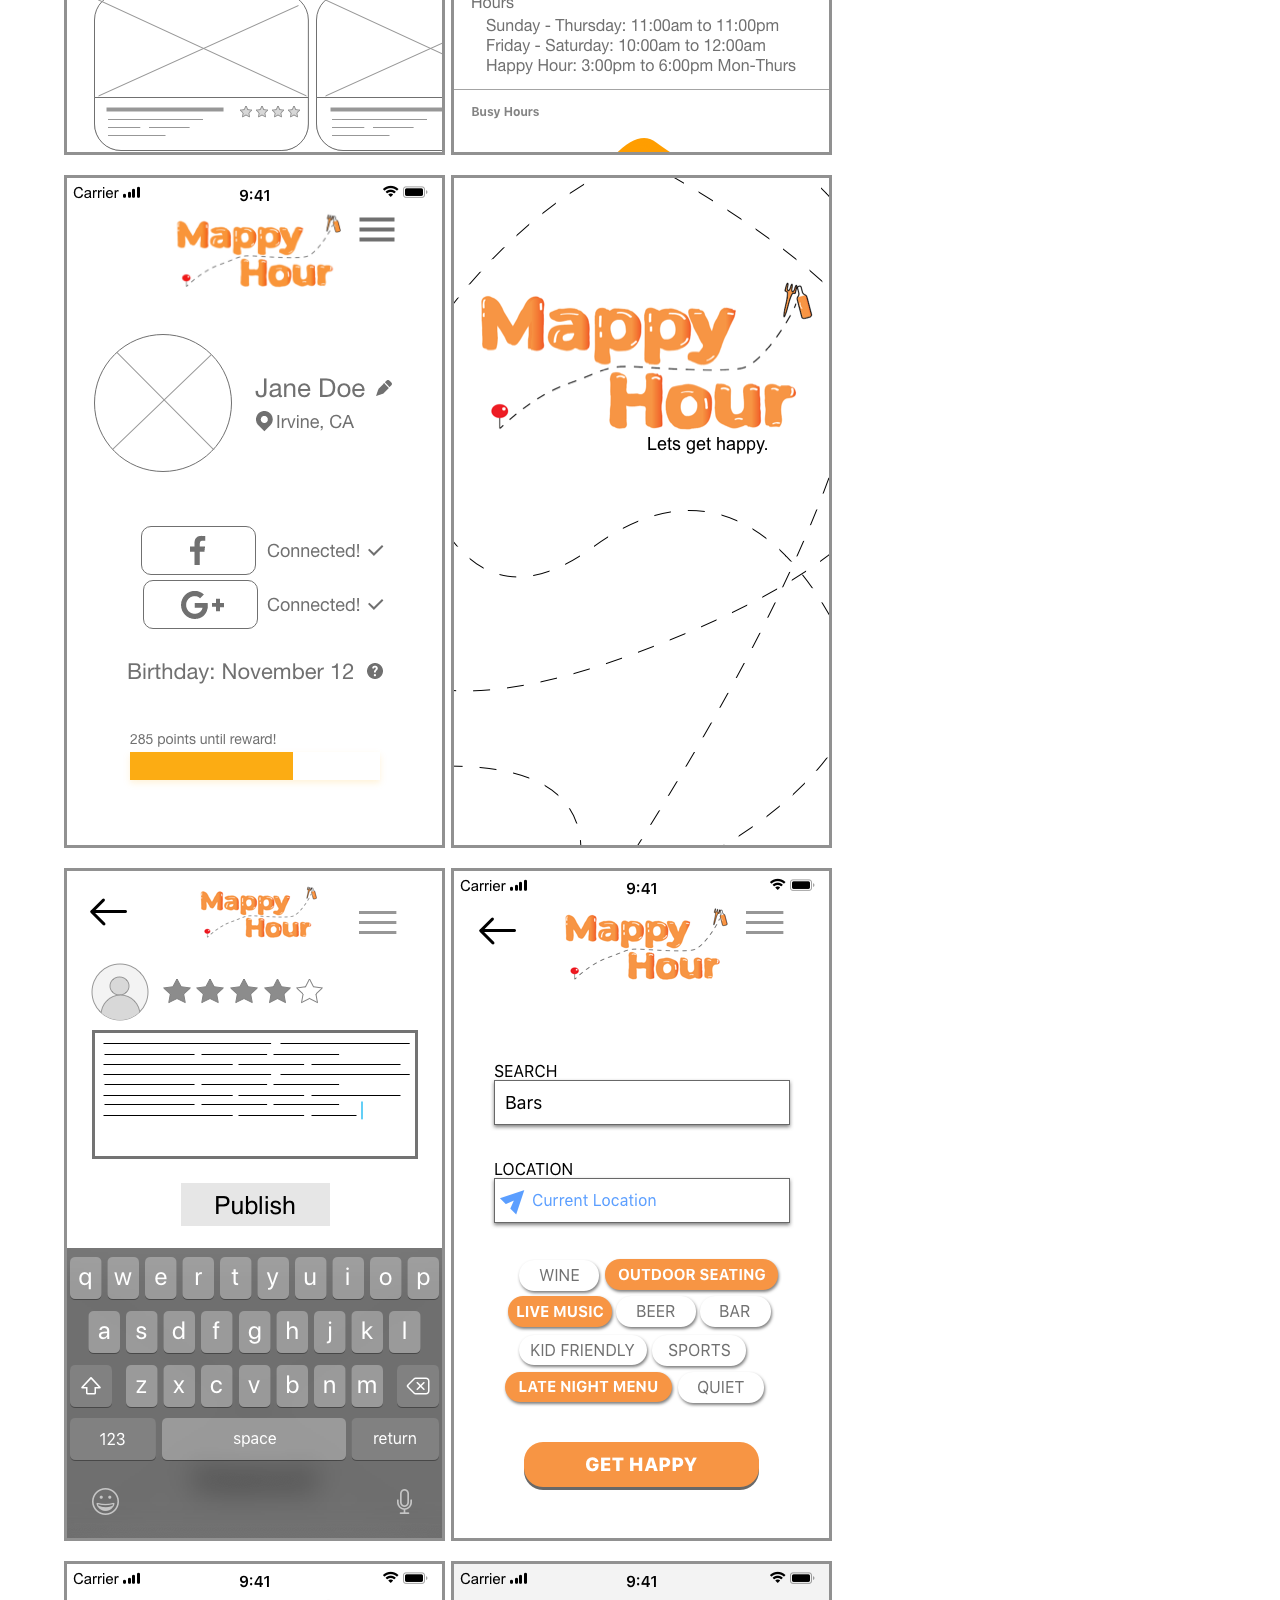
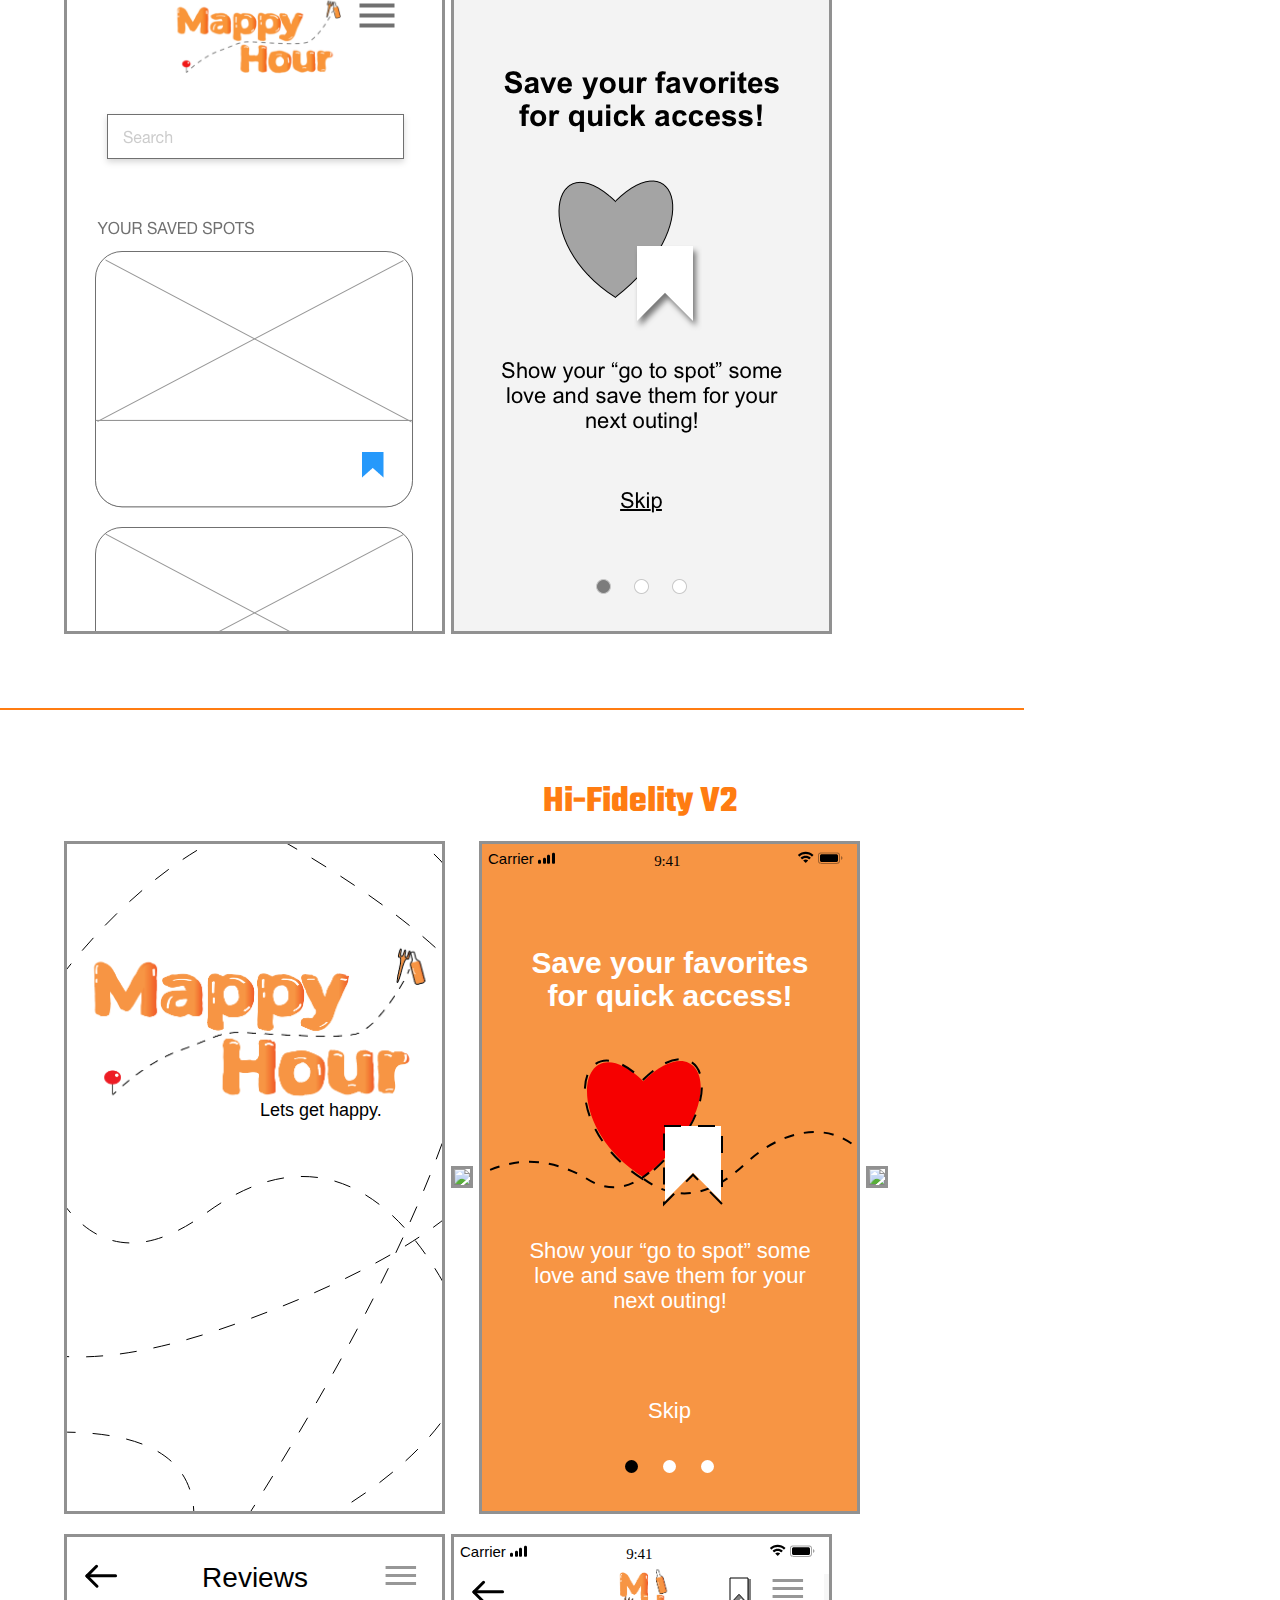
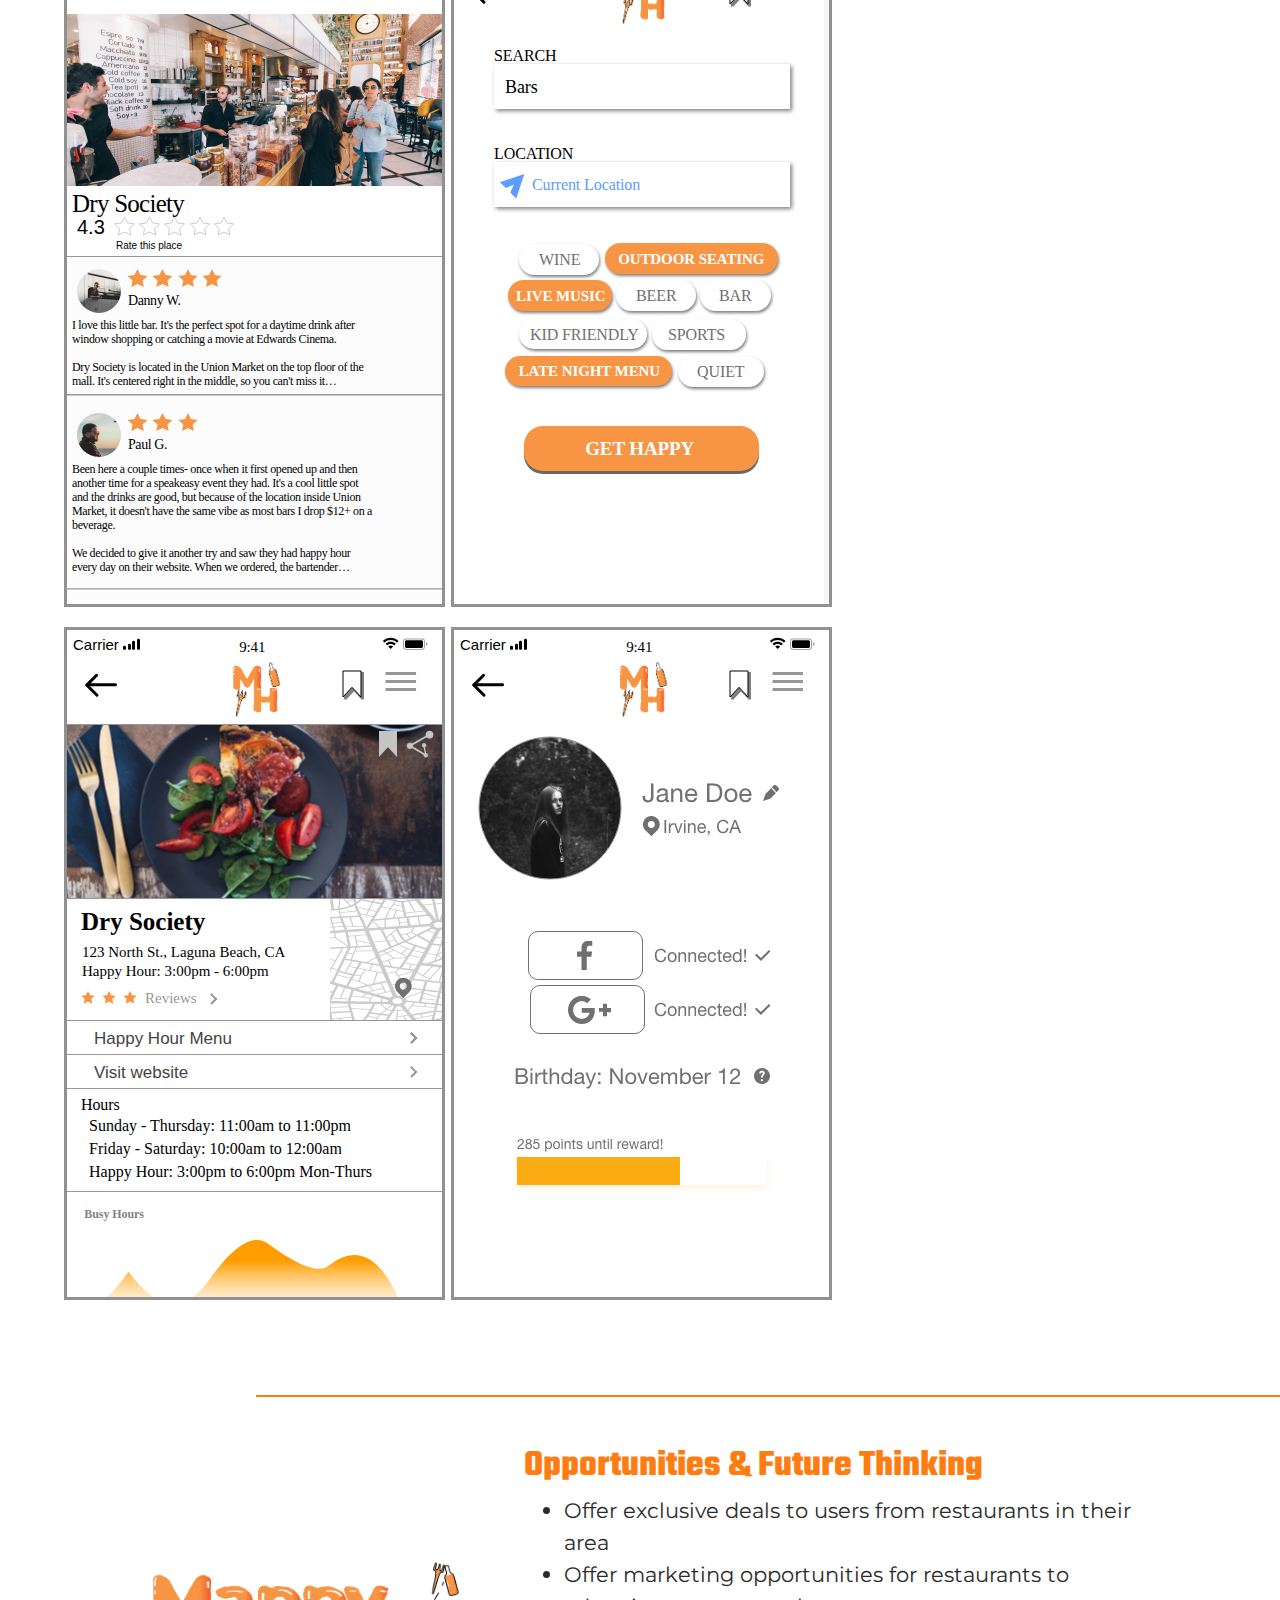
==== commit 238266d7: "Added Facilitron and redesigned hero images as well as landing page animation" ====
--- a/MappyHour/index.html
+++ b/MappyHour/index.html
@@ -19,7 +19,7 @@
     <a class="nav" href="../Soli/soli.html">SOLi</a>
     <span class="navPage">Mappy Hour</span>
     <a class="nav" href="../NAMI/nami.html">NAMI</a>
-    <!-- <a class="nav" href="../Contact Me/contactMe.html">Contact Me</a> -->
+    <a class="nav" href="../facilitron/facilitron.html">Facilitron</a>
     </div>
 </nav>
 
@@ -44,7 +44,7 @@
                 times as well as call driving services such as Uber and Lyft.
                 <br><br><strong>Role:</strong> UX Researcher, UI Designer
                 <br>
-                <strong>Tools:</strong>Sketch, Adobe XD, InVision, Miro, and Google Drive
+                <strong>Tools:</strong> Sketch, Adobe XD, InVision, Miro, and Google Drive
                 <br>
                 <strong>Time:</strong> 3 weeks
             </div><br>
@@ -242,11 +242,11 @@
 
 
     <footer id="footer">
-        <!-- <div><a href="../Contact Me/contactMe.html">Contact Me</a></div> -->
         <div class="footerMobile"><a href="../index.html">Home</a></div>
         <div class="footerMobile"><a href="../Soli/soli.html">SOLi</a></div>
         <div class="footerMobile"><a href="#">Mappy Hour</a></div>
         <div class="footerMobile"><a href="../NAMI/nami.html">NAMI OC</a></div>
+        <div class="footerMobile"><a href="../facilitron/facilitron.html">Facilitron</a></div>
     </footer>
 </body>
 
--- a/MappyHour/css/style.css
+++ b/MappyHour/css/style.css
@@ -58,9 +58,10 @@
 .header{
     display: flex;
     width: auto;
-    height: 60vh;
-    background-color: #ff7c11;
+    height: 40vh;
+    background-image: linear-gradient(to top , #e96900,#ff9843);
     align-items: center;
+    justify-content: center;
 }
 
 .buttonList{
@@ -71,9 +72,7 @@
 
 .bigWord{
     display: flex;
-    max-width: 1000px;
-    max-height: 1000px;
-    width: 50vw;
+    width: 40vw;
     margin: 0 10vw 0 5vw;
 }
 
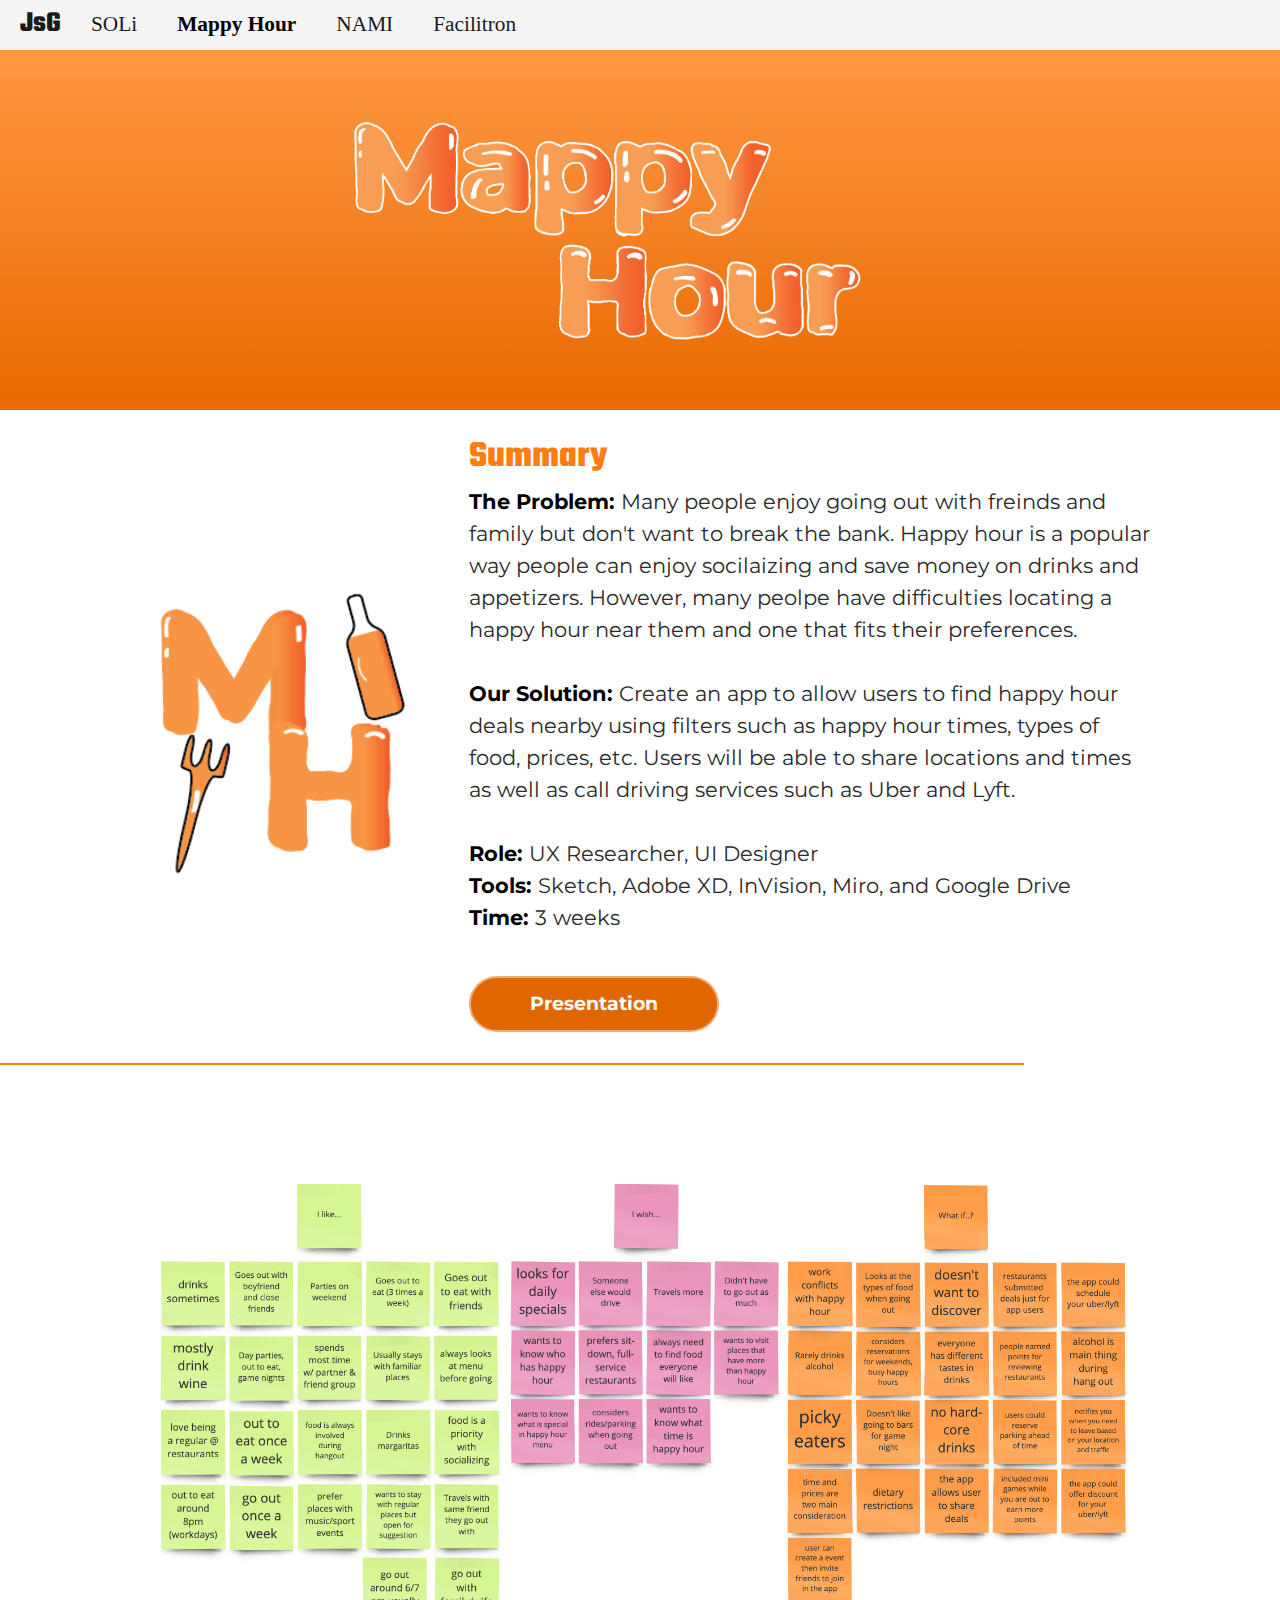
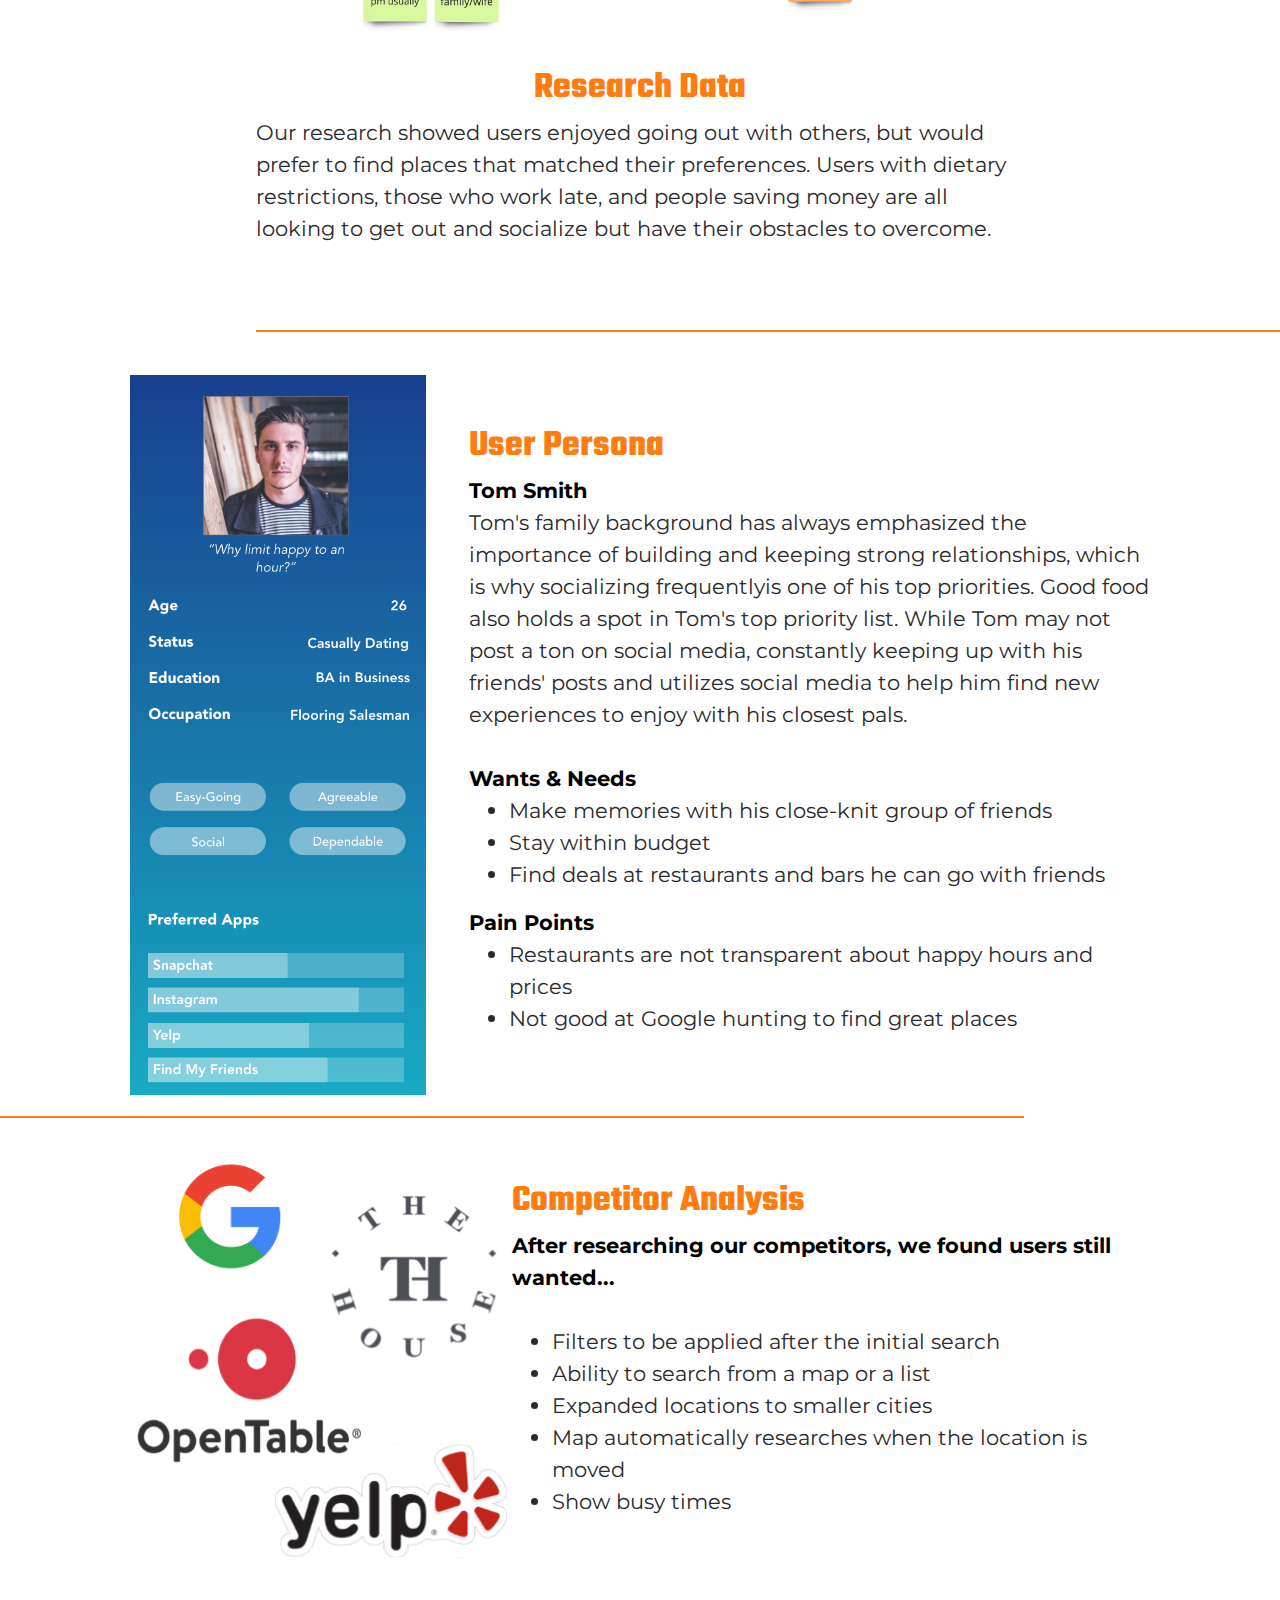
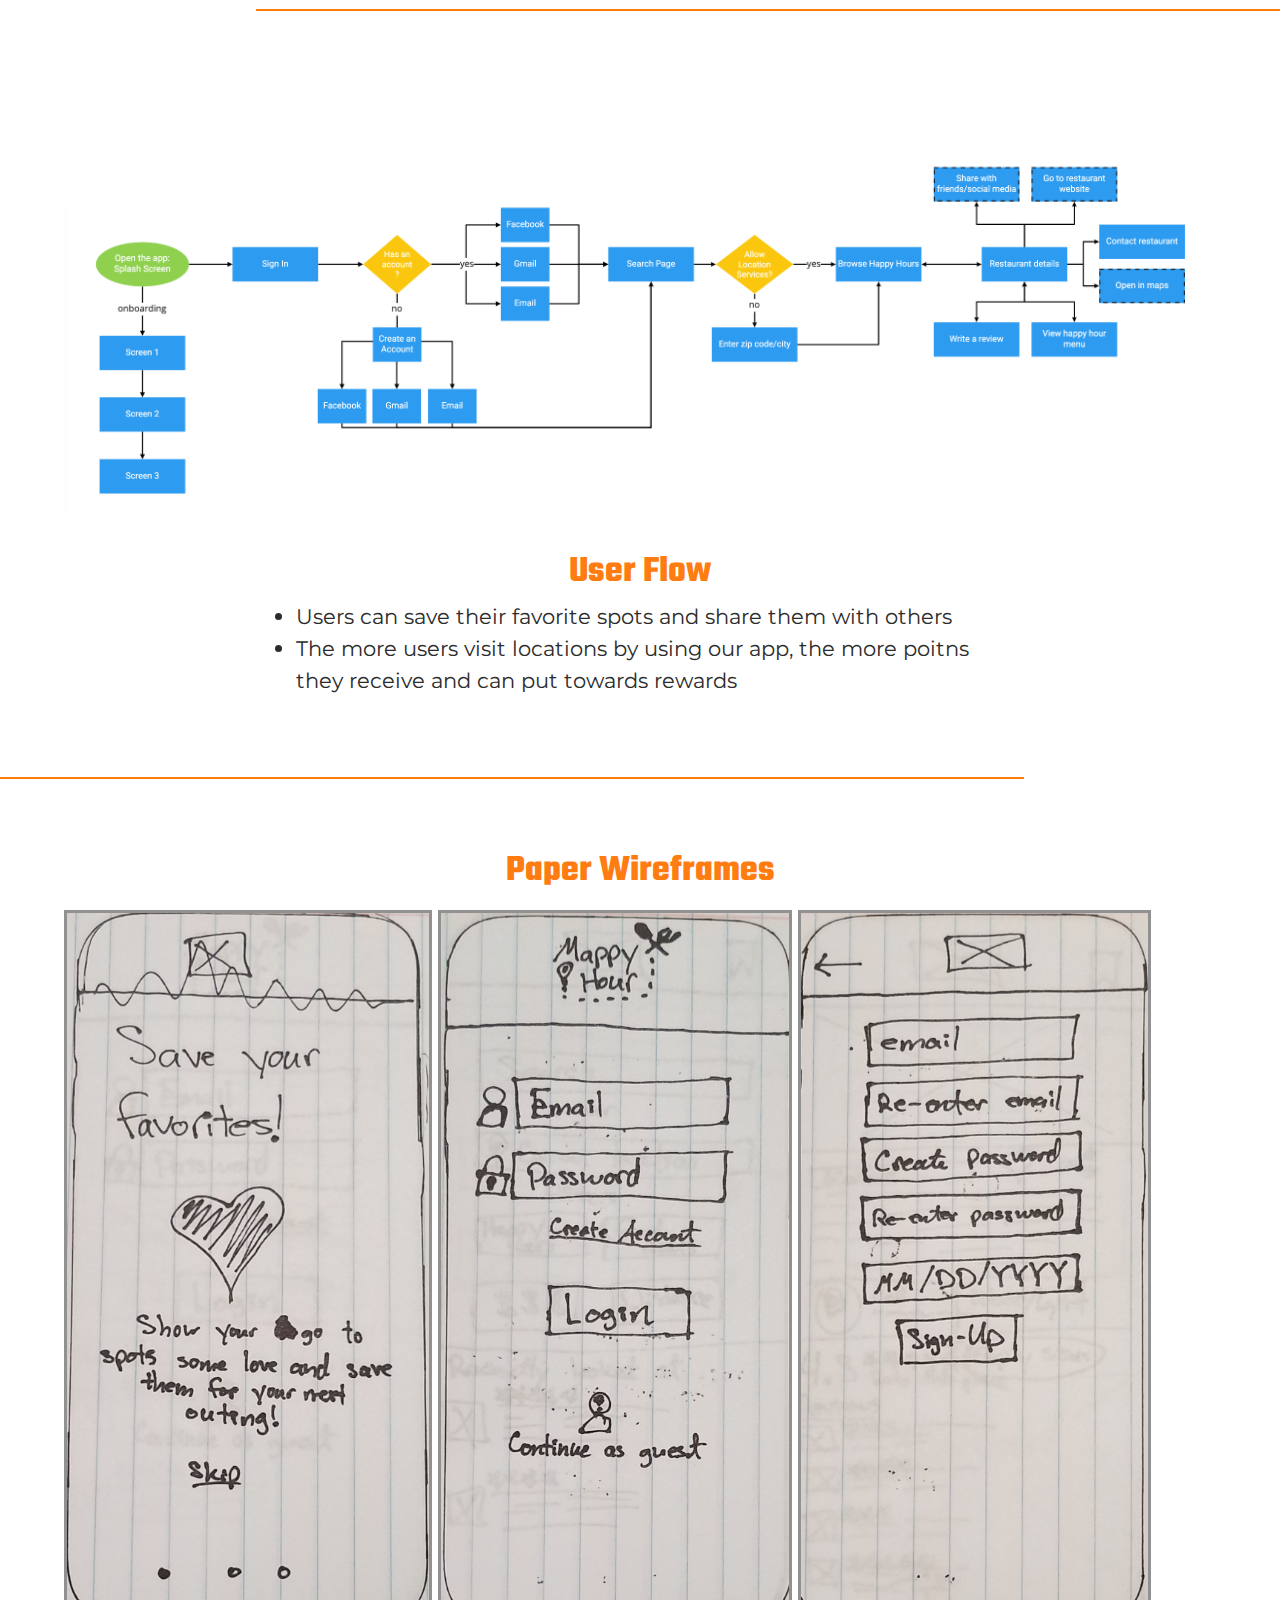
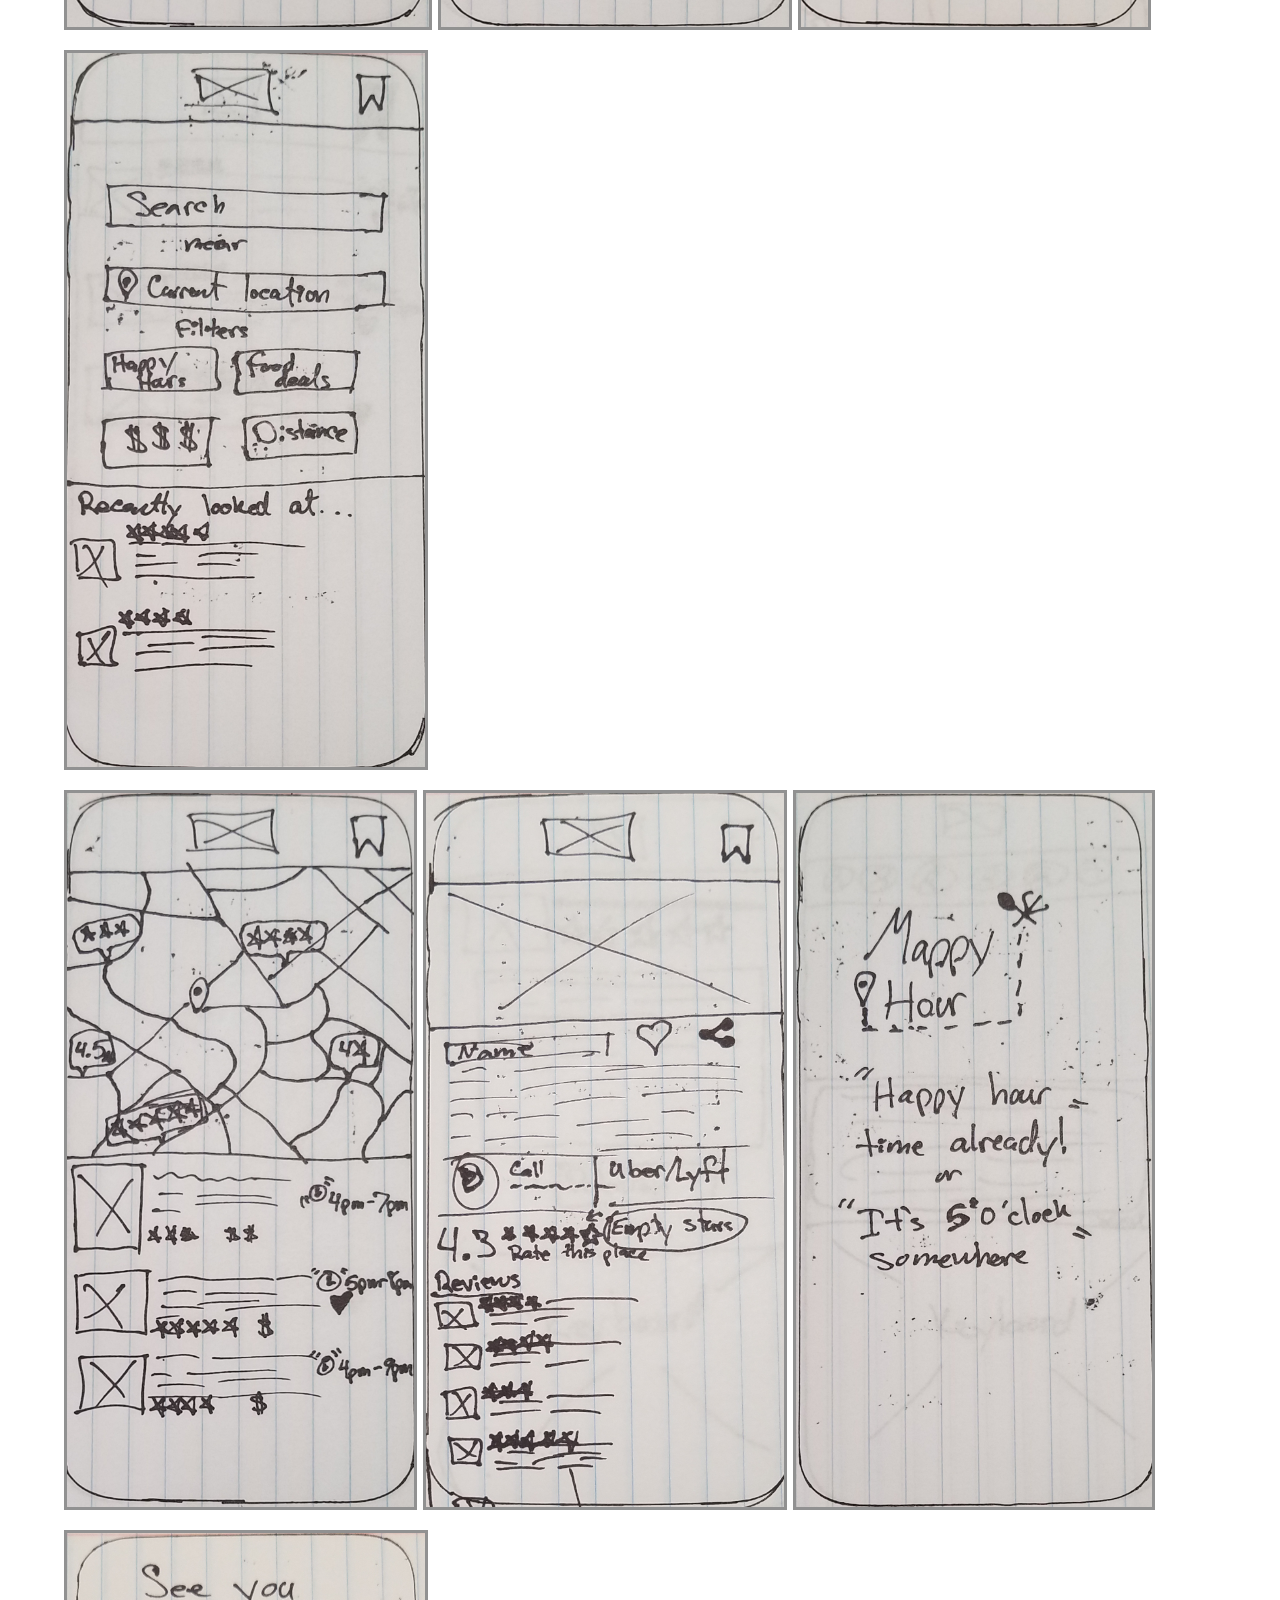
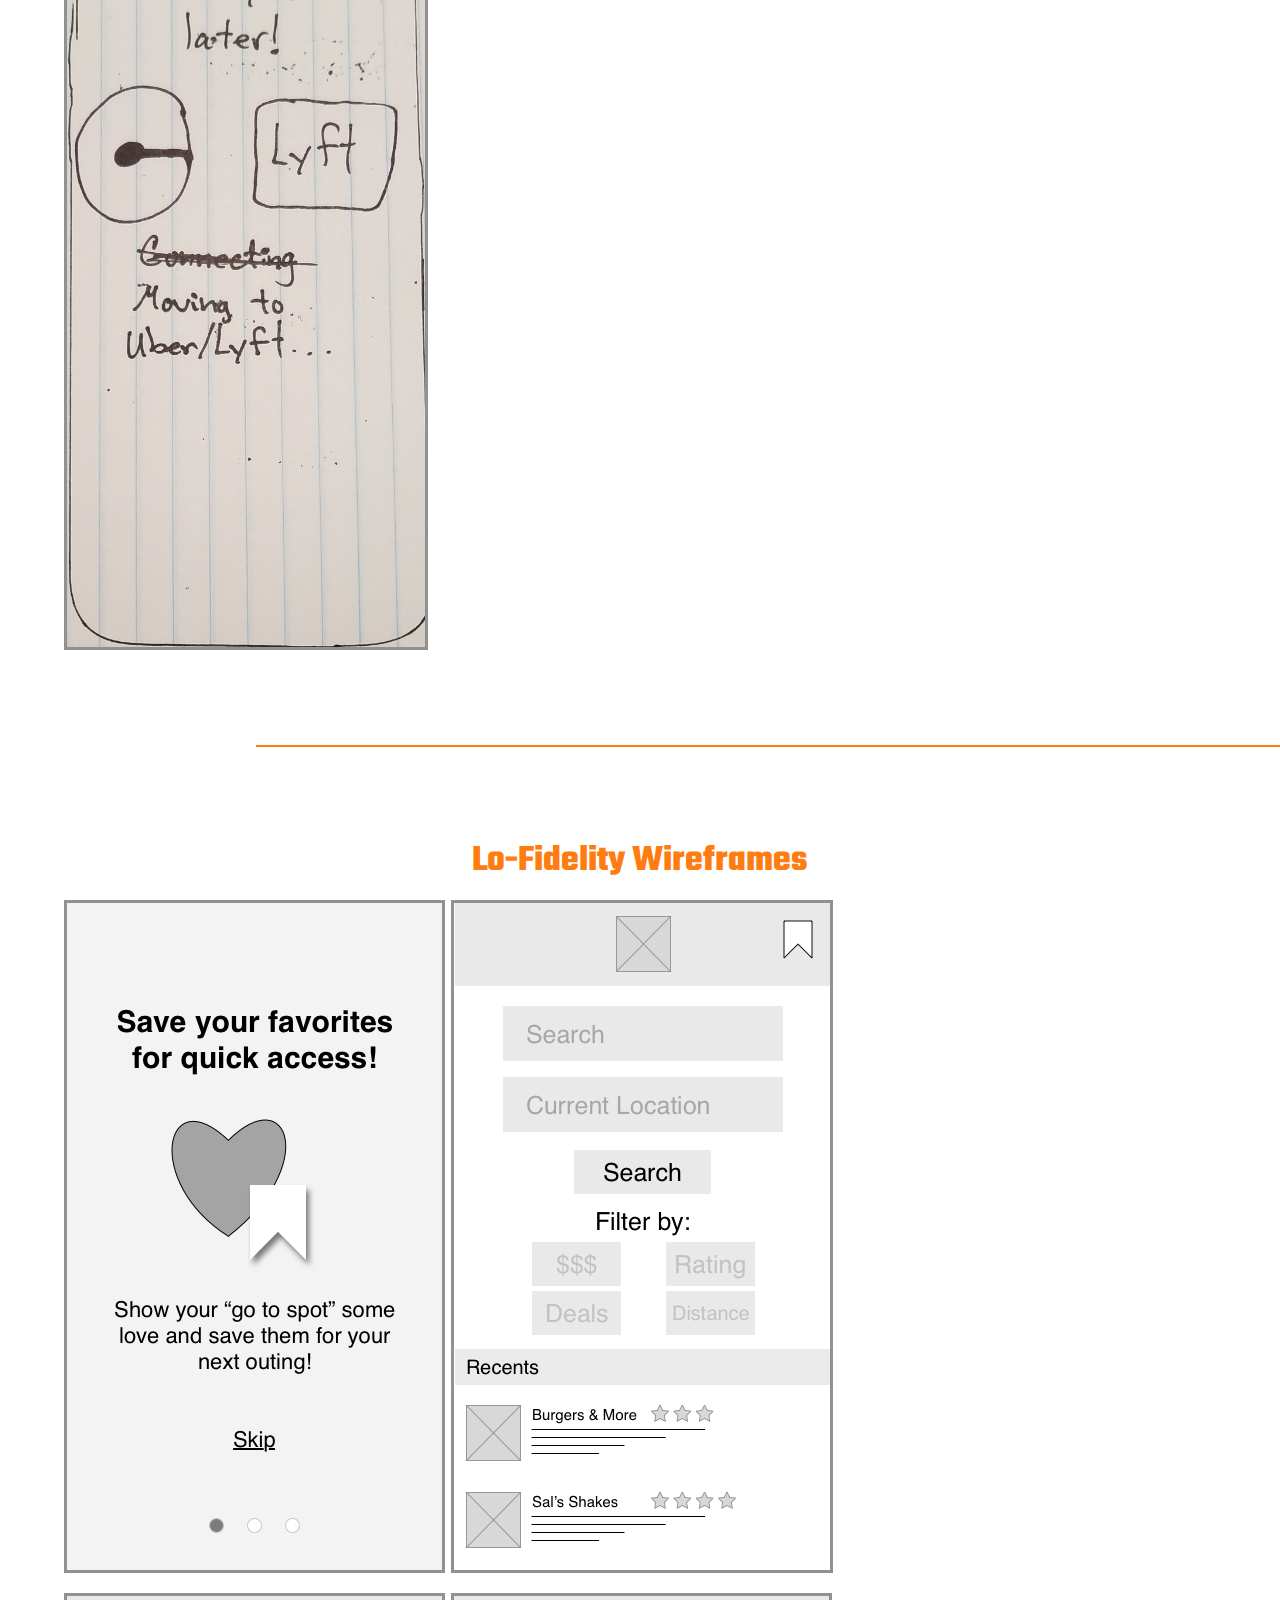
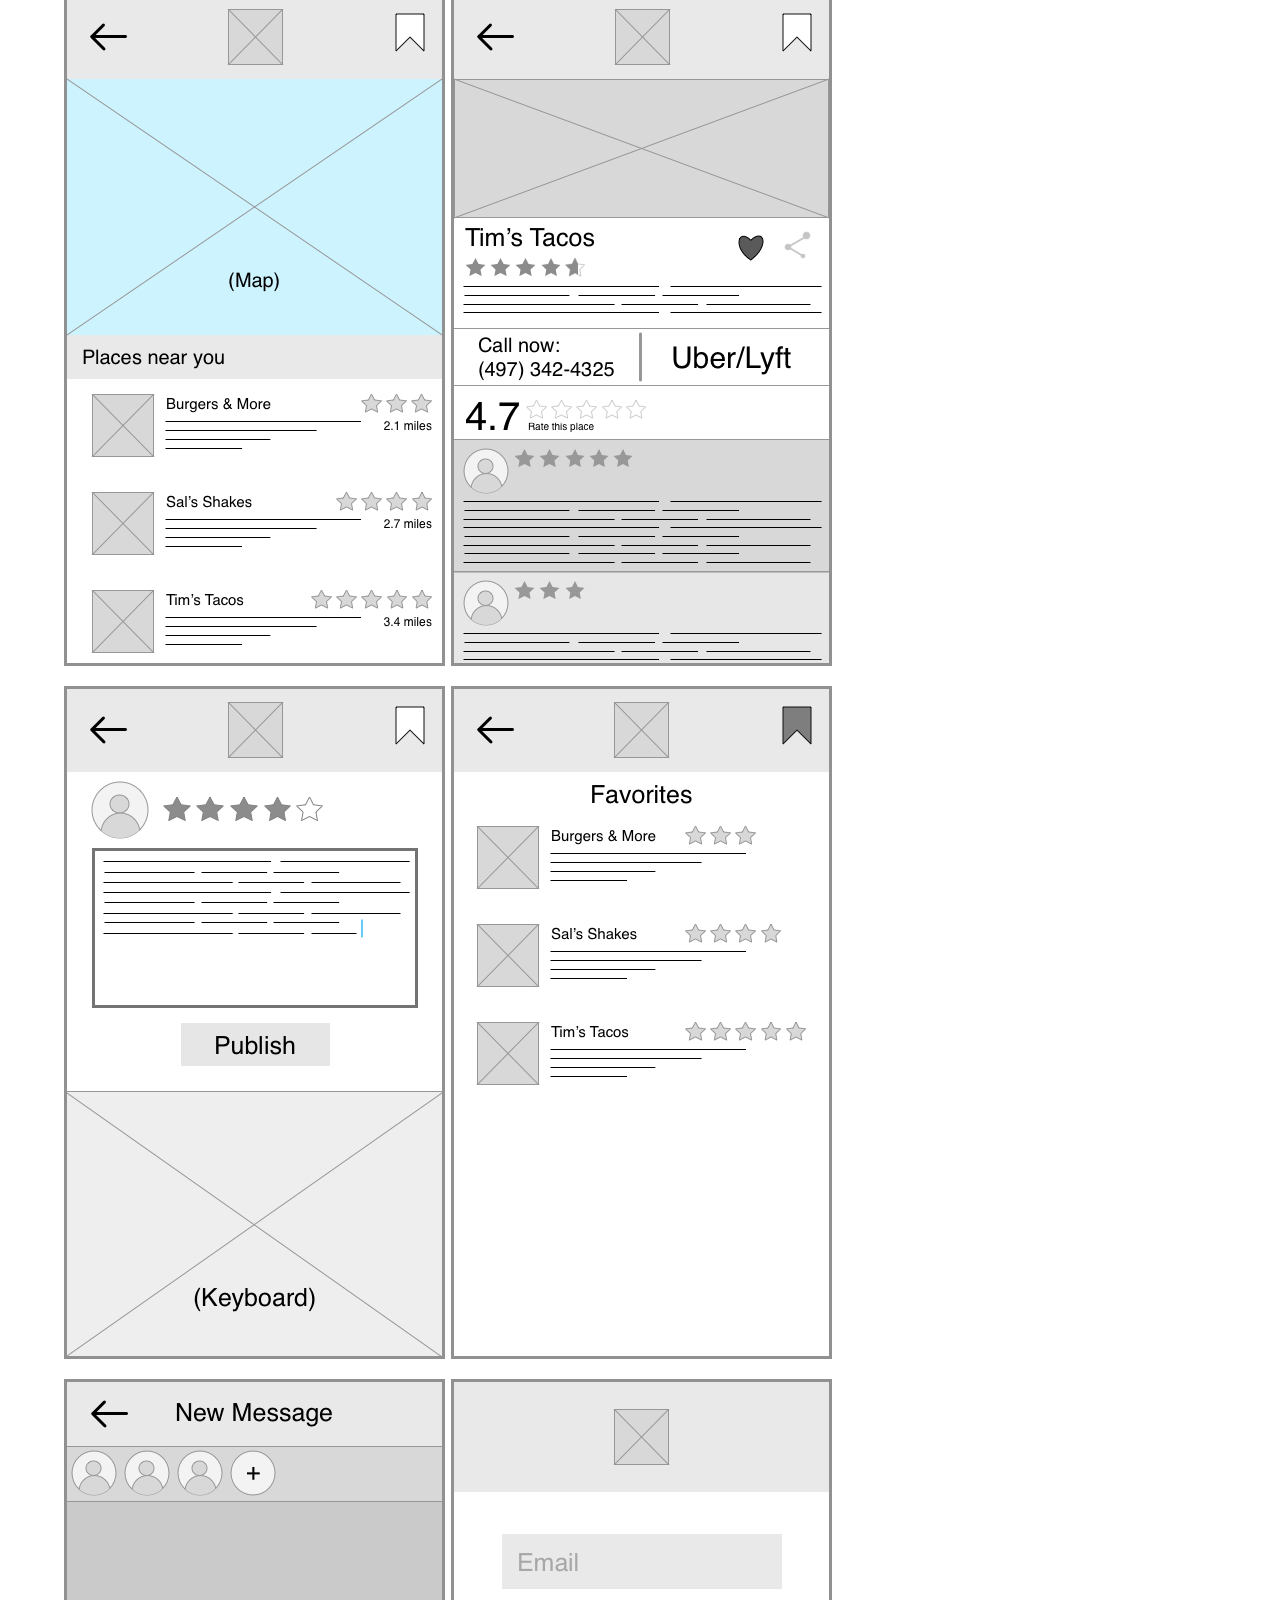
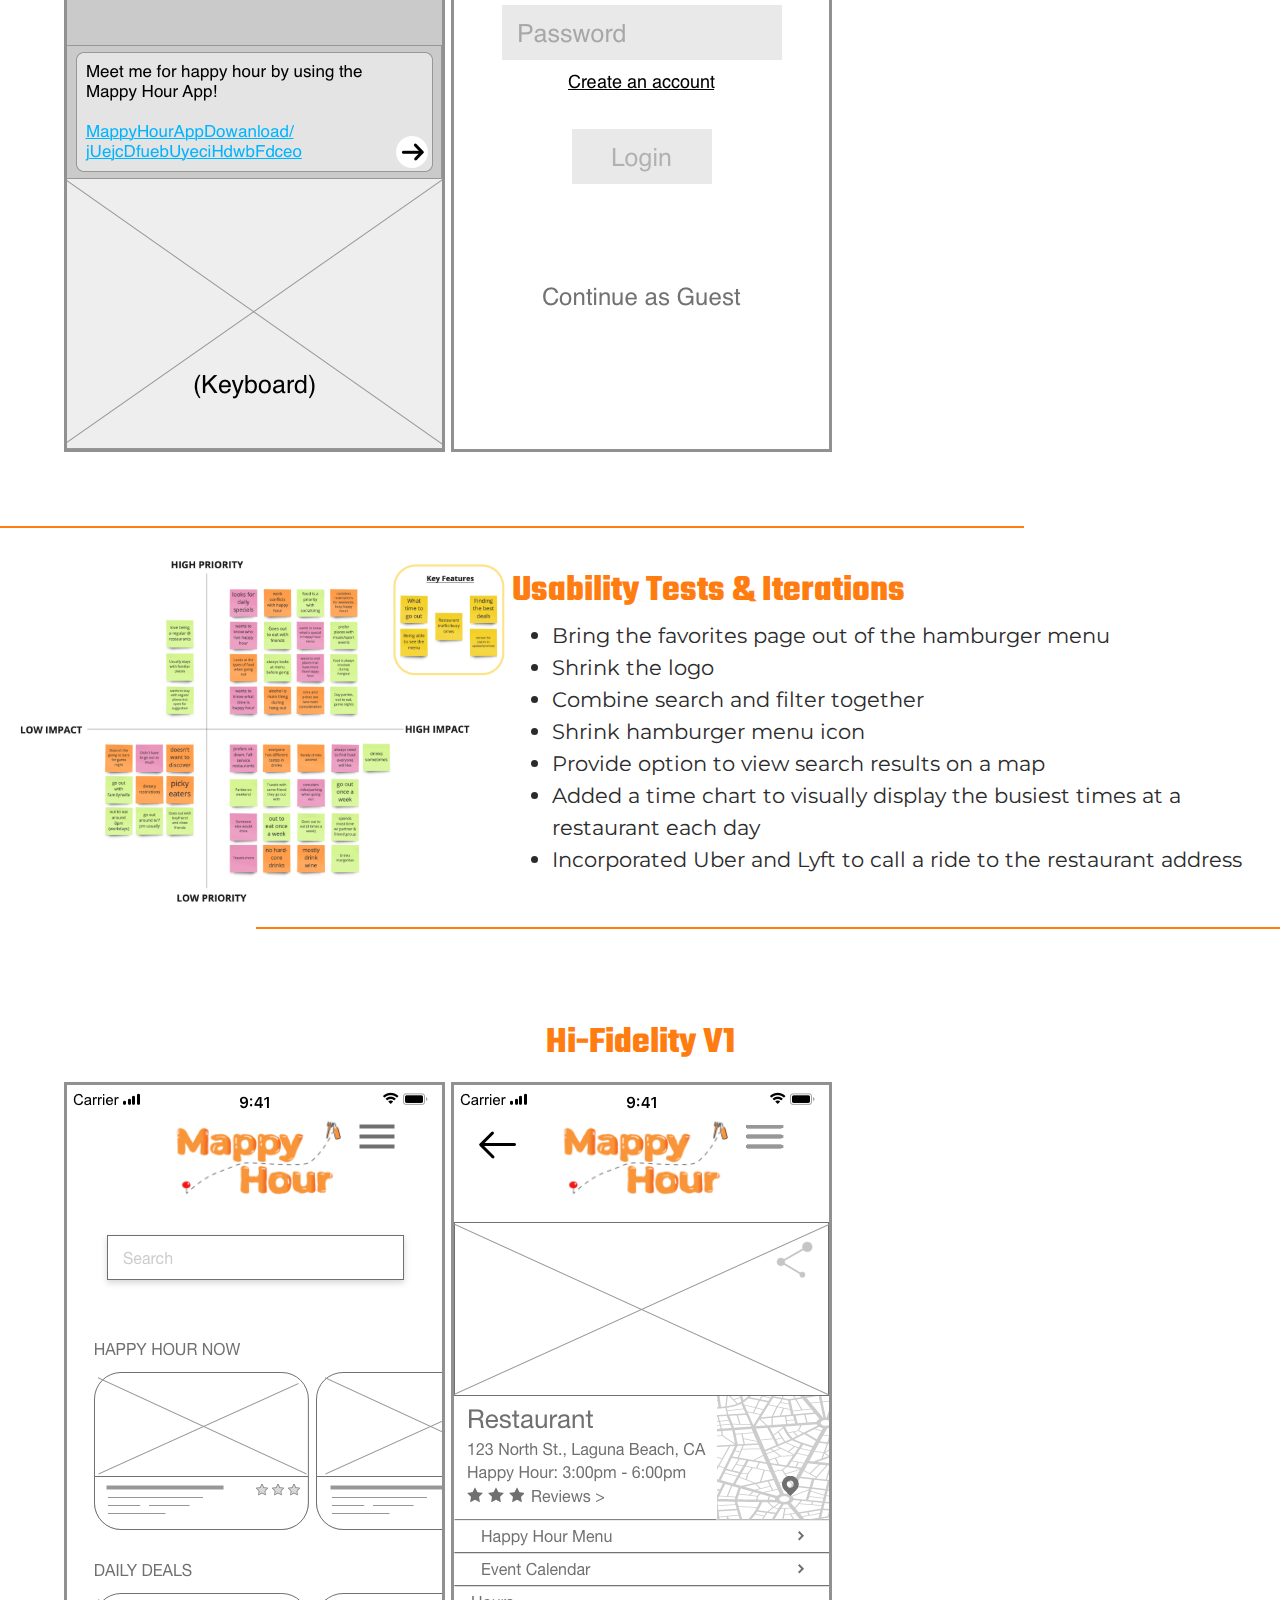
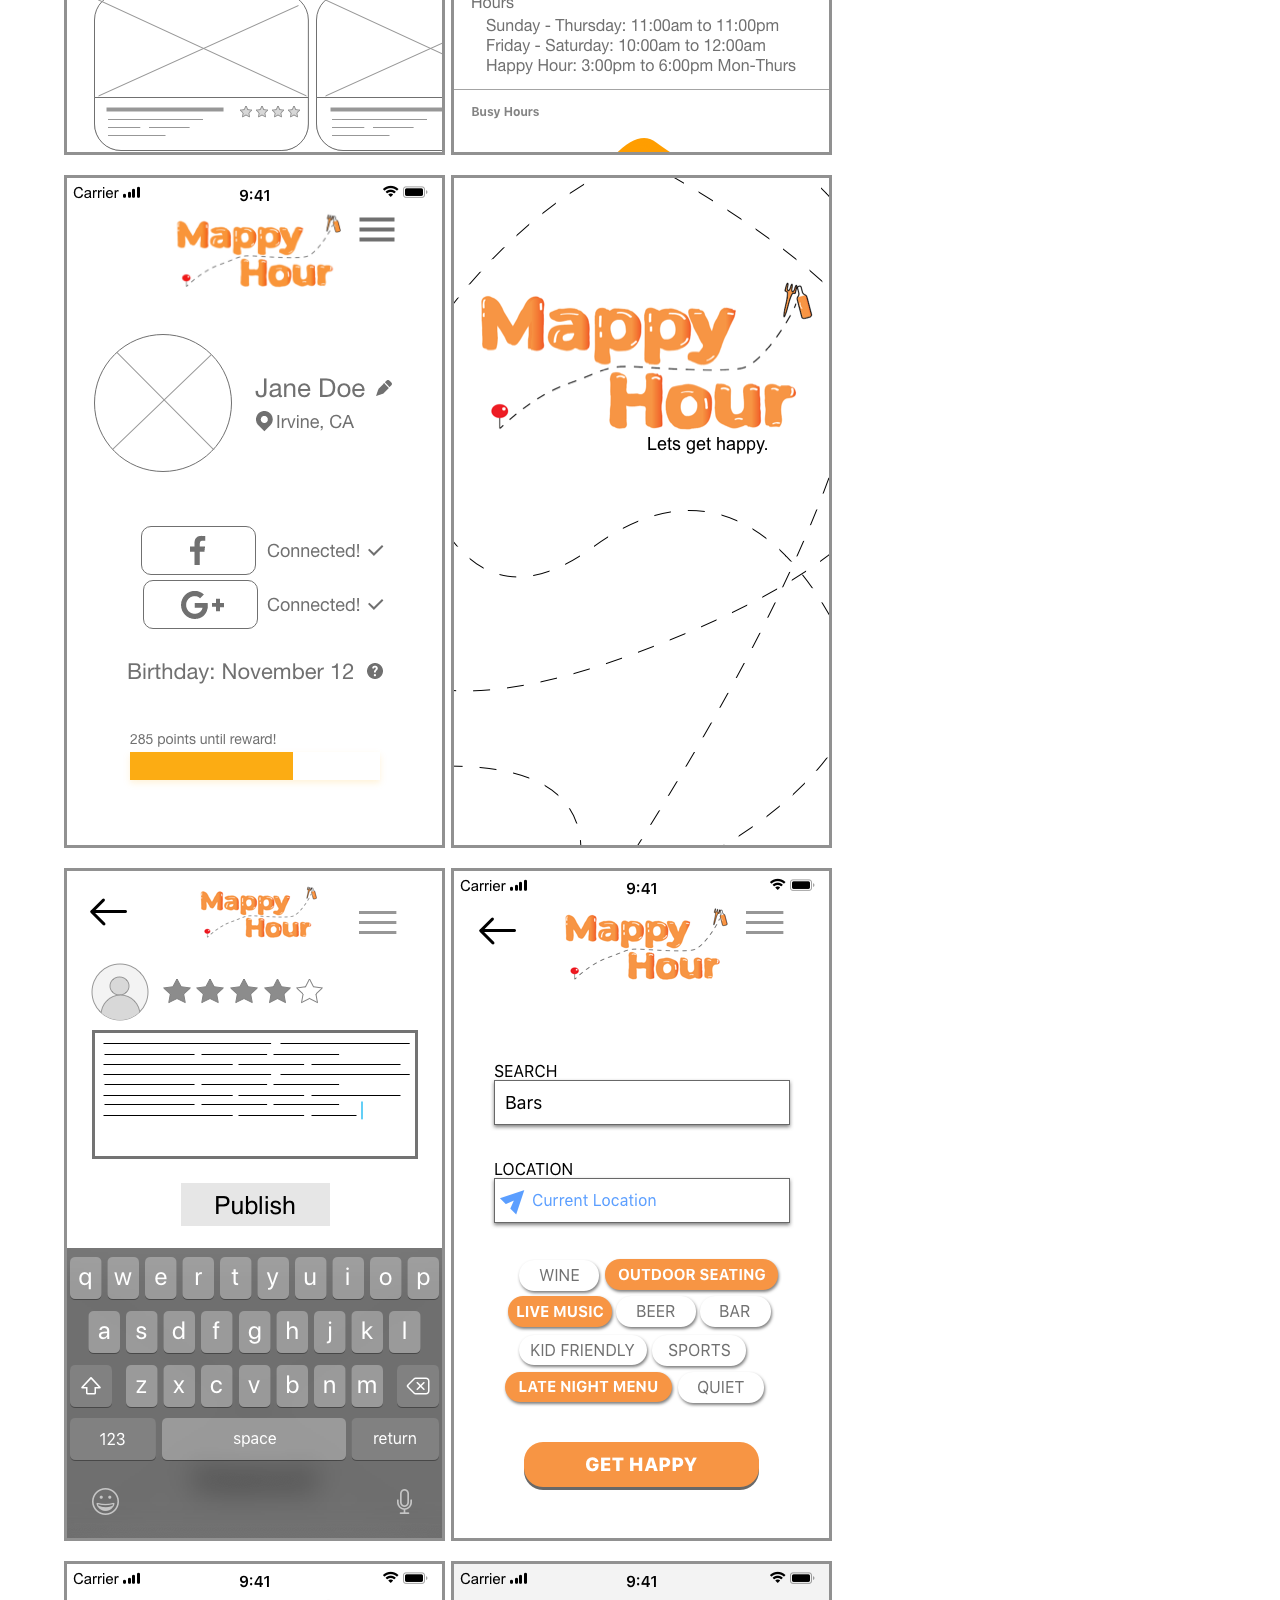
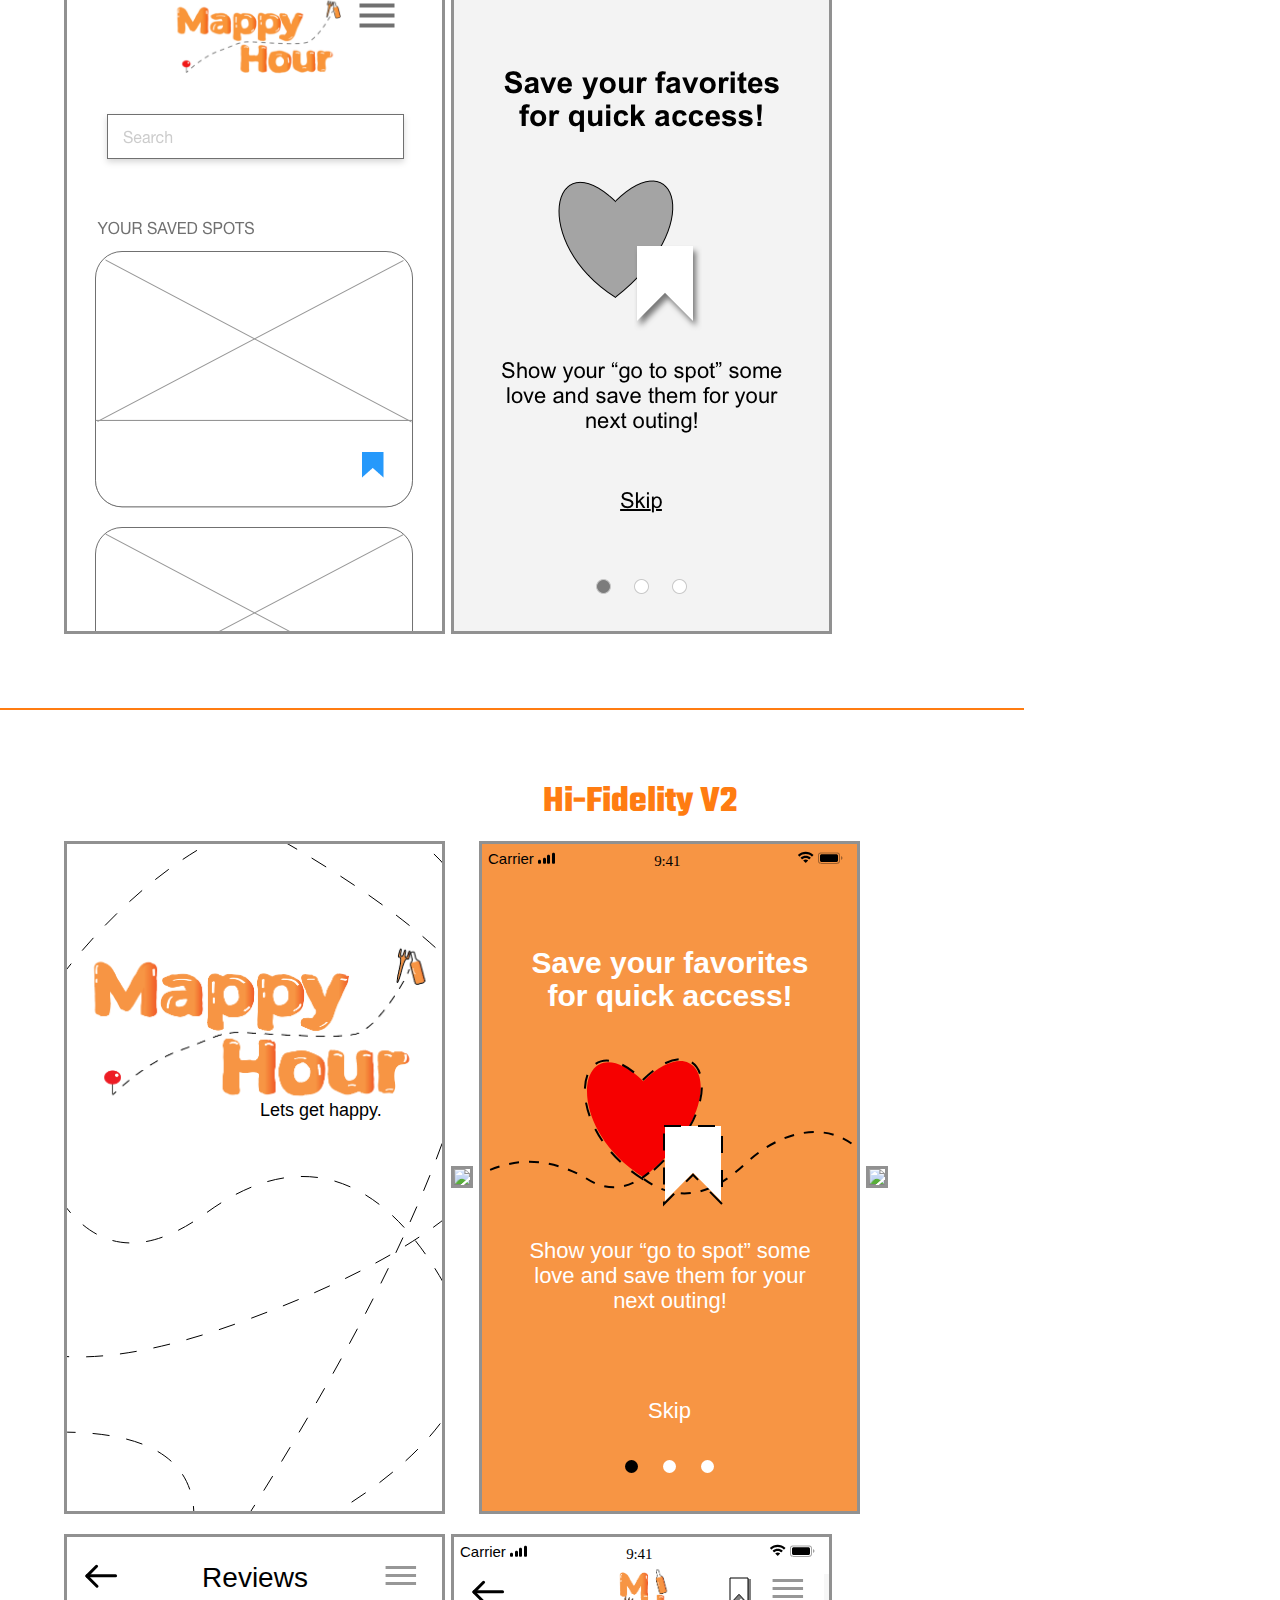
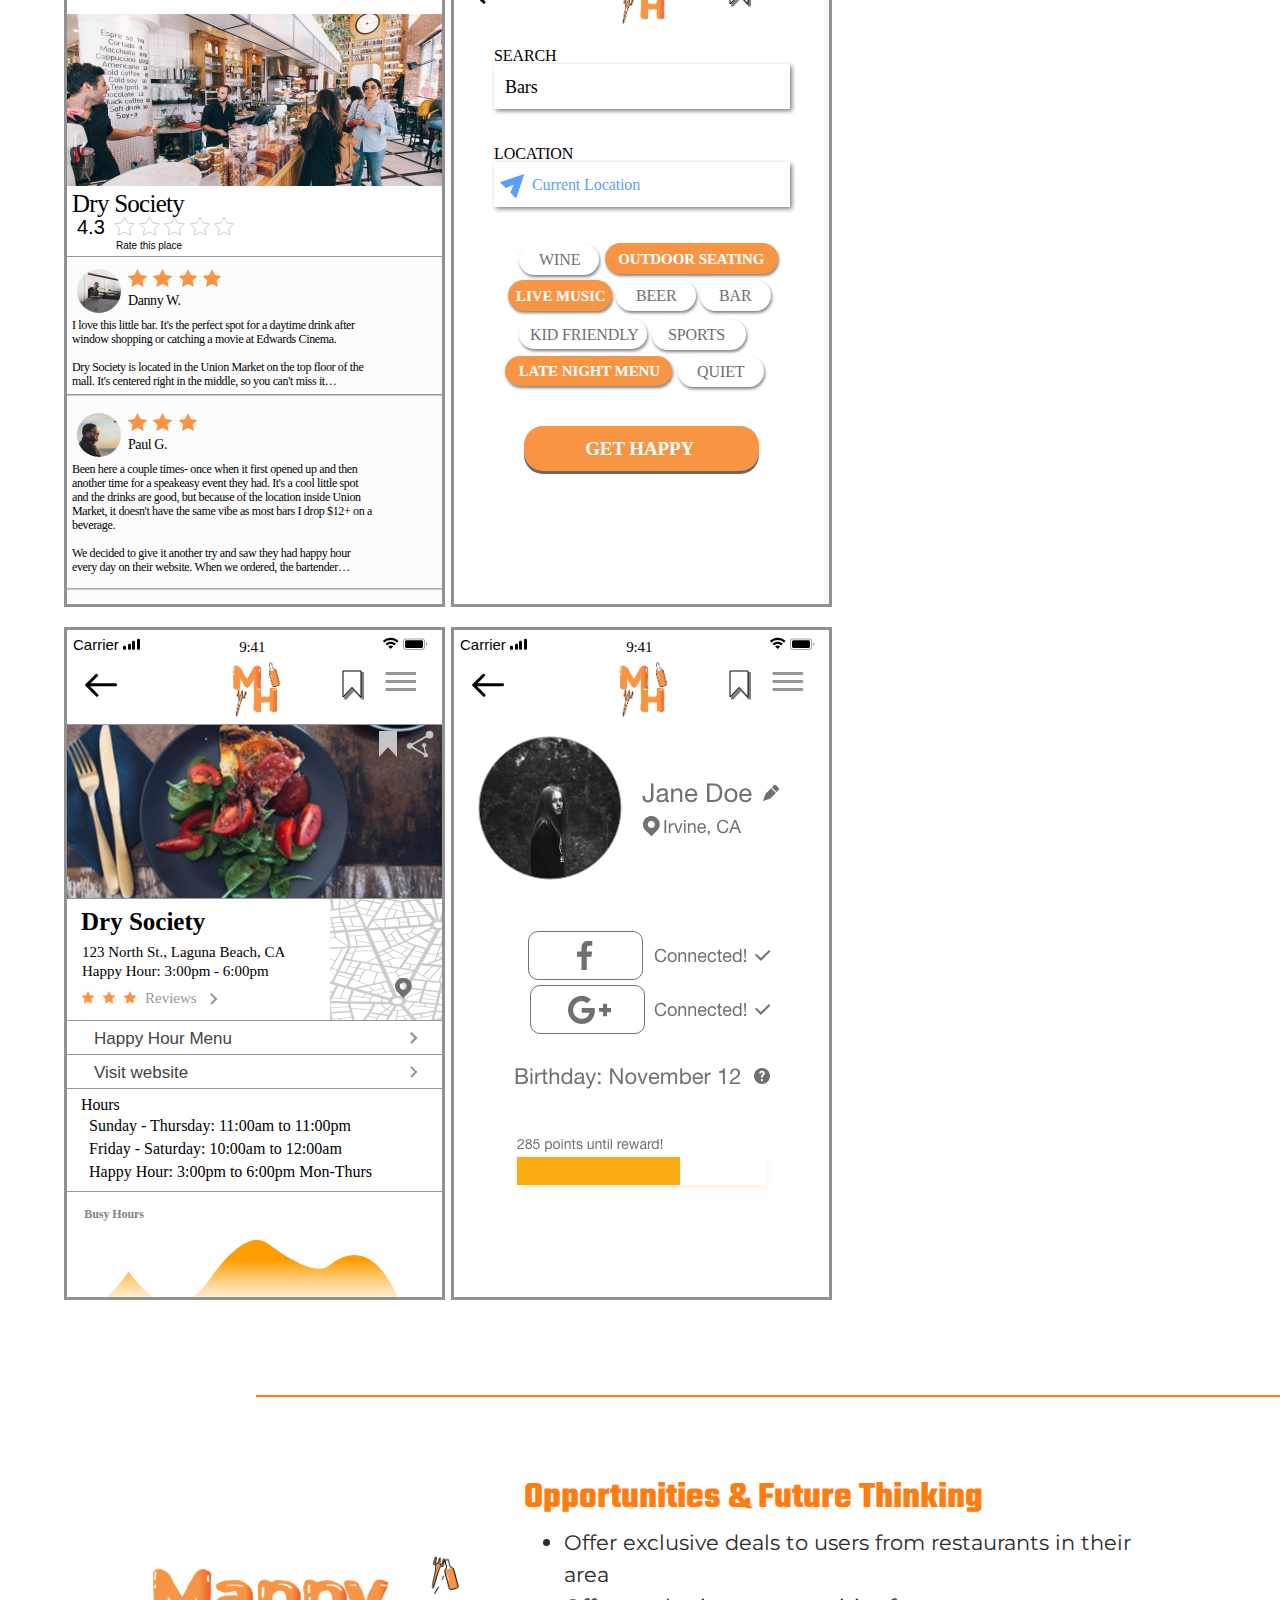
==== commit 55b3f8a1: "Redo Home Page" ====
--- a/MappyHour/index.html
+++ b/MappyHour/index.html
@@ -221,6 +221,7 @@
         <hr />
     </div>
 
+    <br>
     <div class="showcase">
         <div><img class="showHiFi" src="images/logo_Word.svg"></div>
         <div class="info">
@@ -234,12 +235,10 @@
                     <li>Add a premium plan for users to earn more points and more discount offers</li>
                 </ul>
             </div>
-            <a href="mailto:j13galloway@gmail.com" target="_blank" rel="noopener noreferrer" class="button"
-                id="contact">Contact Me</a>
-        </div>
-    </div>
-    </div>
-
+        </div>
+    </div>
+    </div>
+    <br>
 
     <footer id="footer">
         <div class="footerMobile"><a href="../index.html">Home</a></div>
--- a/MappyHour/css/style.css
+++ b/MappyHour/css/style.css
@@ -2,6 +2,7 @@
     font-family: 'Montserrat', sans-serif;
     color: #2b2b2b;
     font-size: 16pt;
+    background-color: white;
 }
 
 strong {
@@ -86,6 +87,7 @@
     height: auto;
     transition: all .2s ease-in-out;
     border: #ffffff73 2px solid;
+    border-radius: 50px;
 }
 
 .button:hover { transform: scale(1.1); }
@@ -245,14 +247,14 @@
     align-content: center;
     justify-items: center;
     height: auto;
-    padding: 20px;
-    background-color: rgb(75, 75, 75);
-    color: white;
+    padding: 16px;
+    background-color: rgb(206, 206, 206);
+    color: #2b2b2b;
     font-family: Georgia, 'Times New Roman', Times, serif;
 }
 
 #footer a{
-    color: white;
+    color: #2b2b2b;
 }
 
 #footer a:hover{
@@ -488,13 +490,20 @@
         font-family: Georgia, 'Times New Roman', Times, serif;
     }
     
+    #footer{
+        display: flex;
+        justify-content: space-around;
+        align-content: center;
+        justify-items: center;
+        height: auto;
+        padding: 16px;
+        background-color: rgb(206, 206, 206);
+        color: #2b2b2b;
+        font-family: Georgia, 'Times New Roman', Times, serif;
+    }
+    
     #footer a{
-        color: white;
-    }
-    
-    #footer a:hover{
-        color: rgb(204, 204, 204);
-        text-decoration: none;
+        color: #2b2b2b;
     }
 
     .footerMobile{
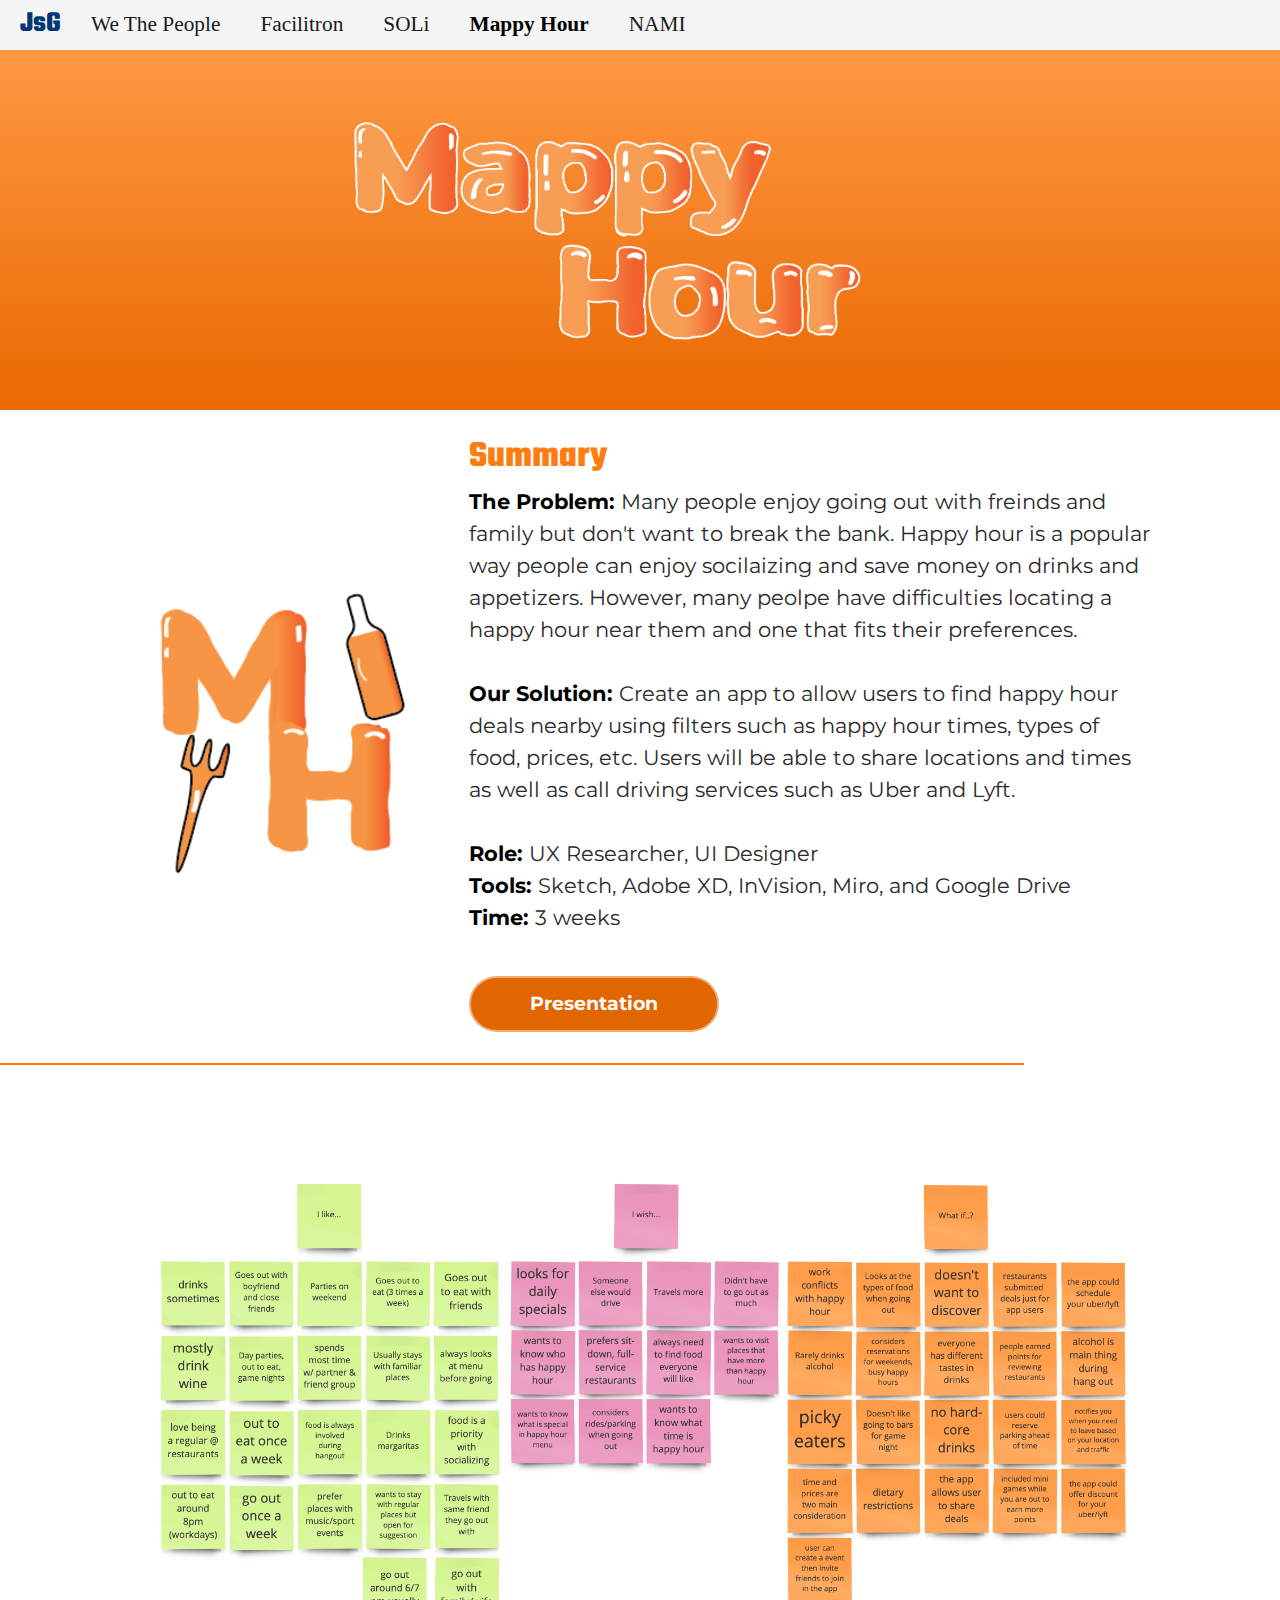
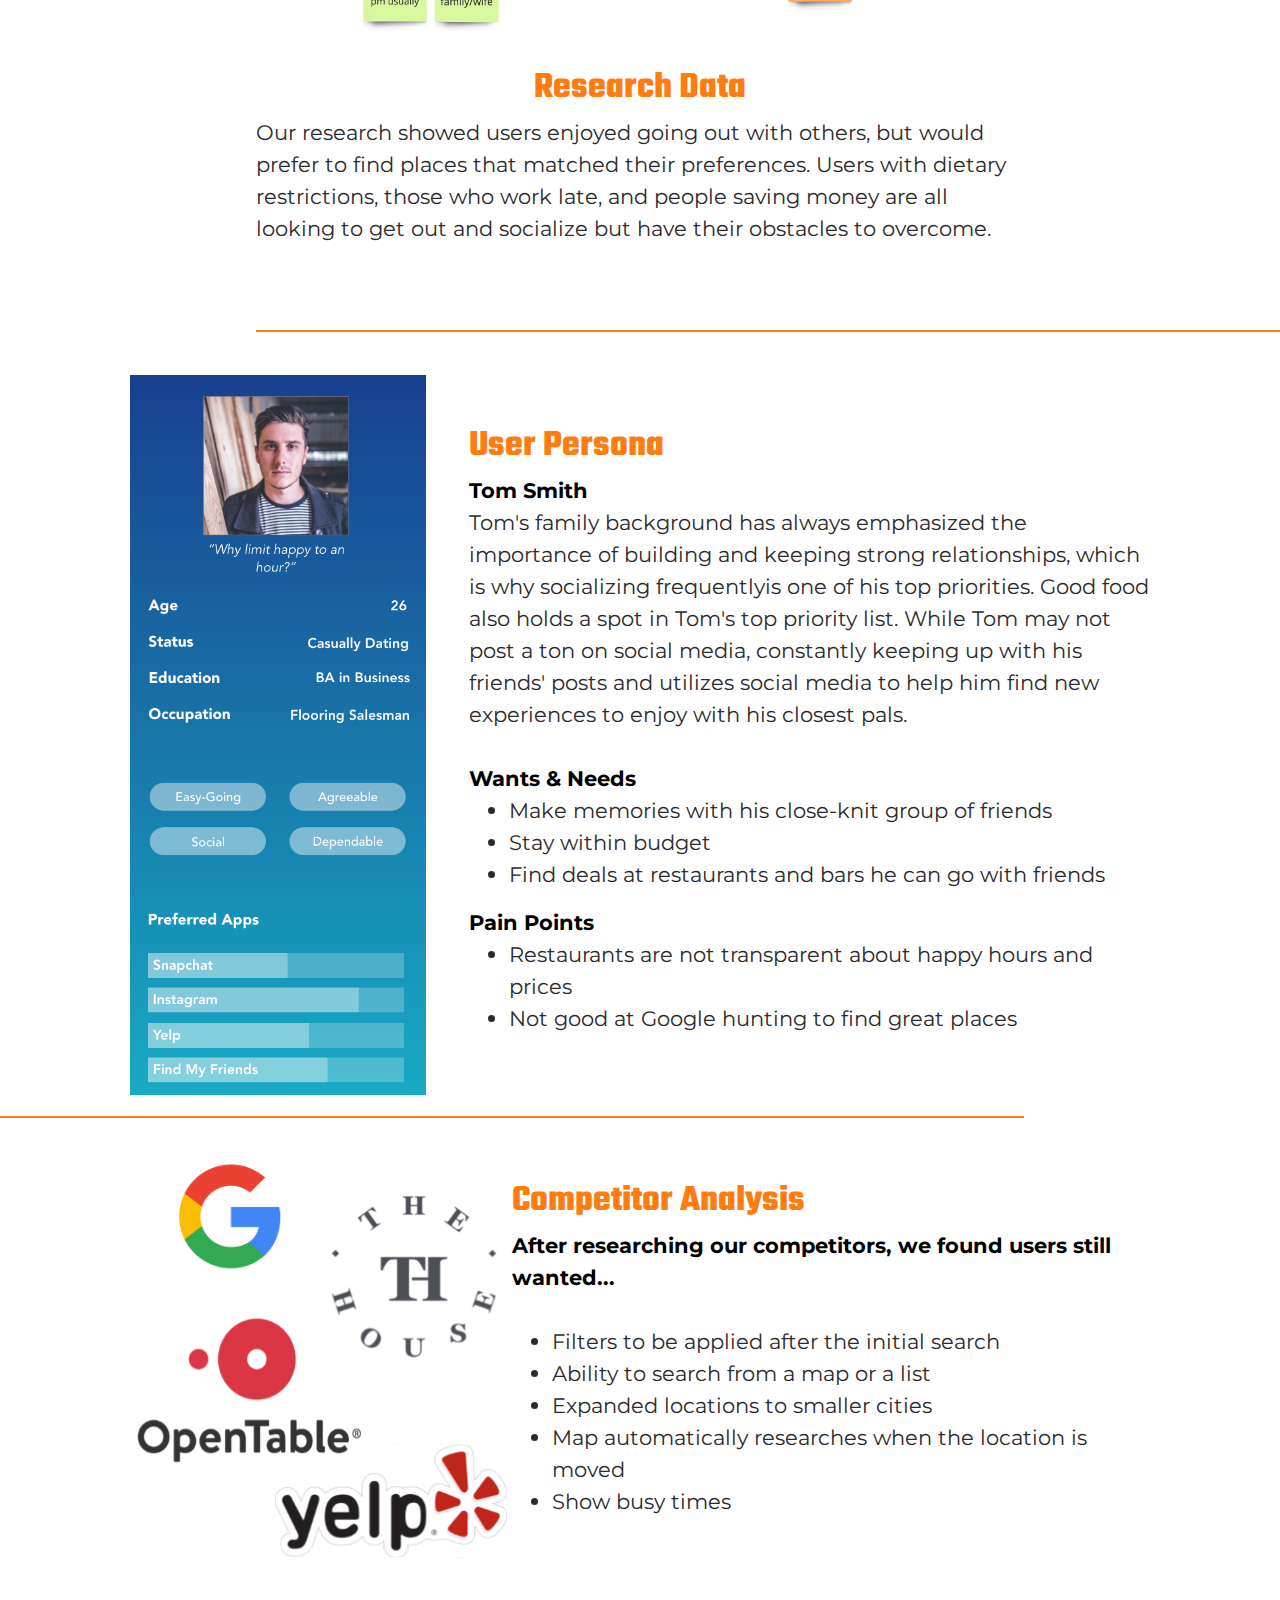
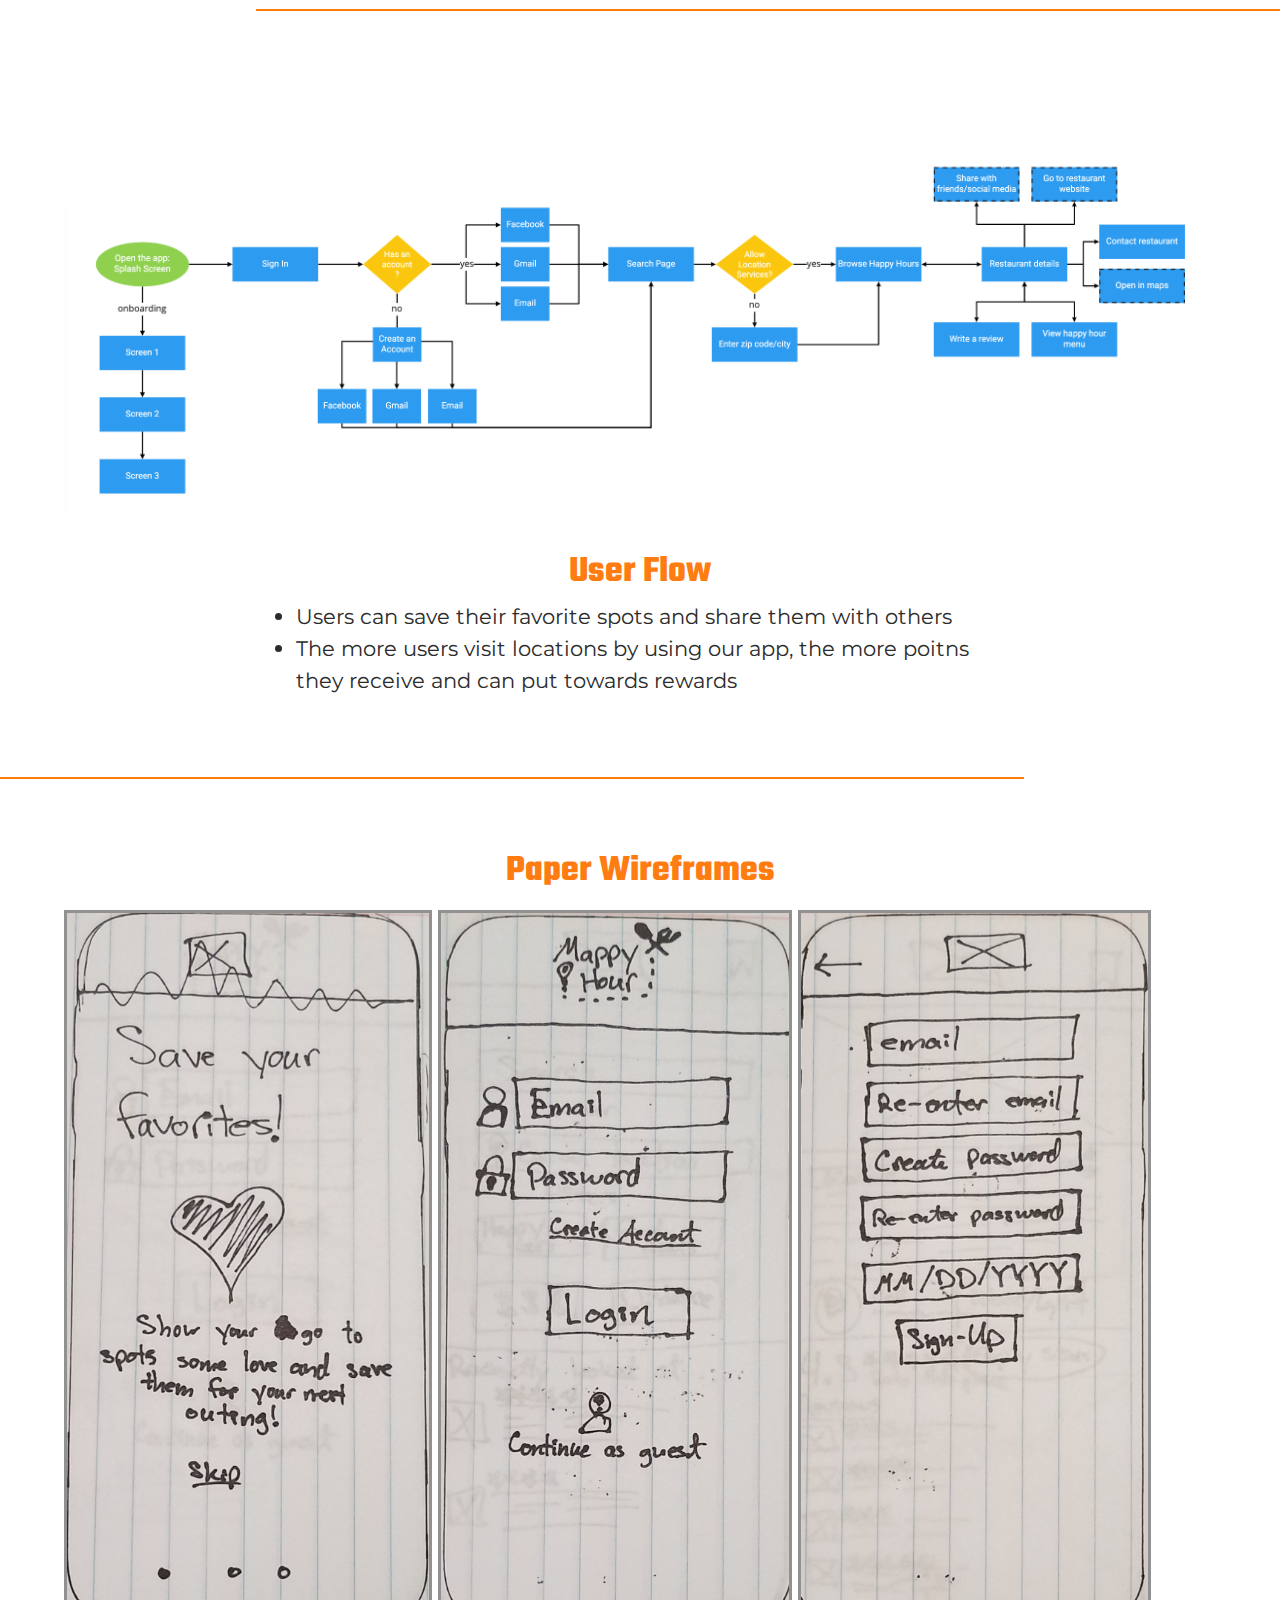
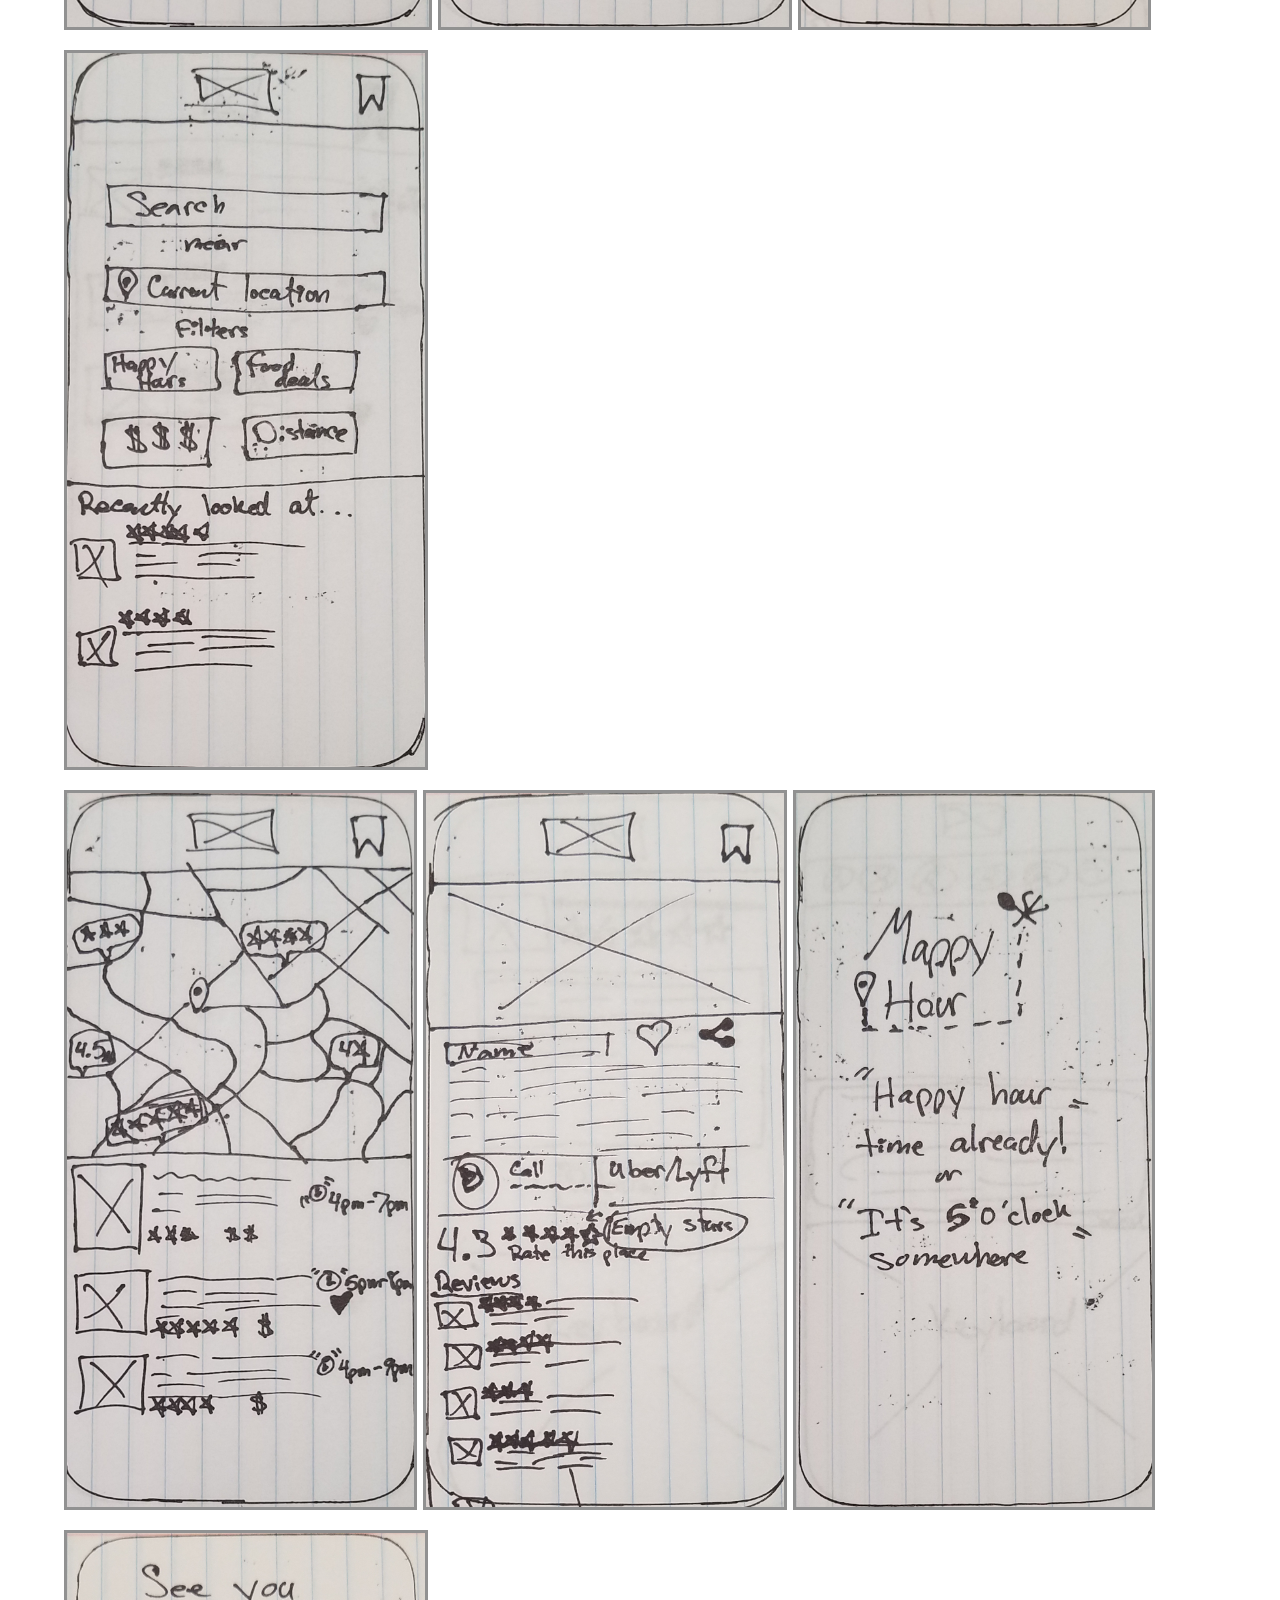
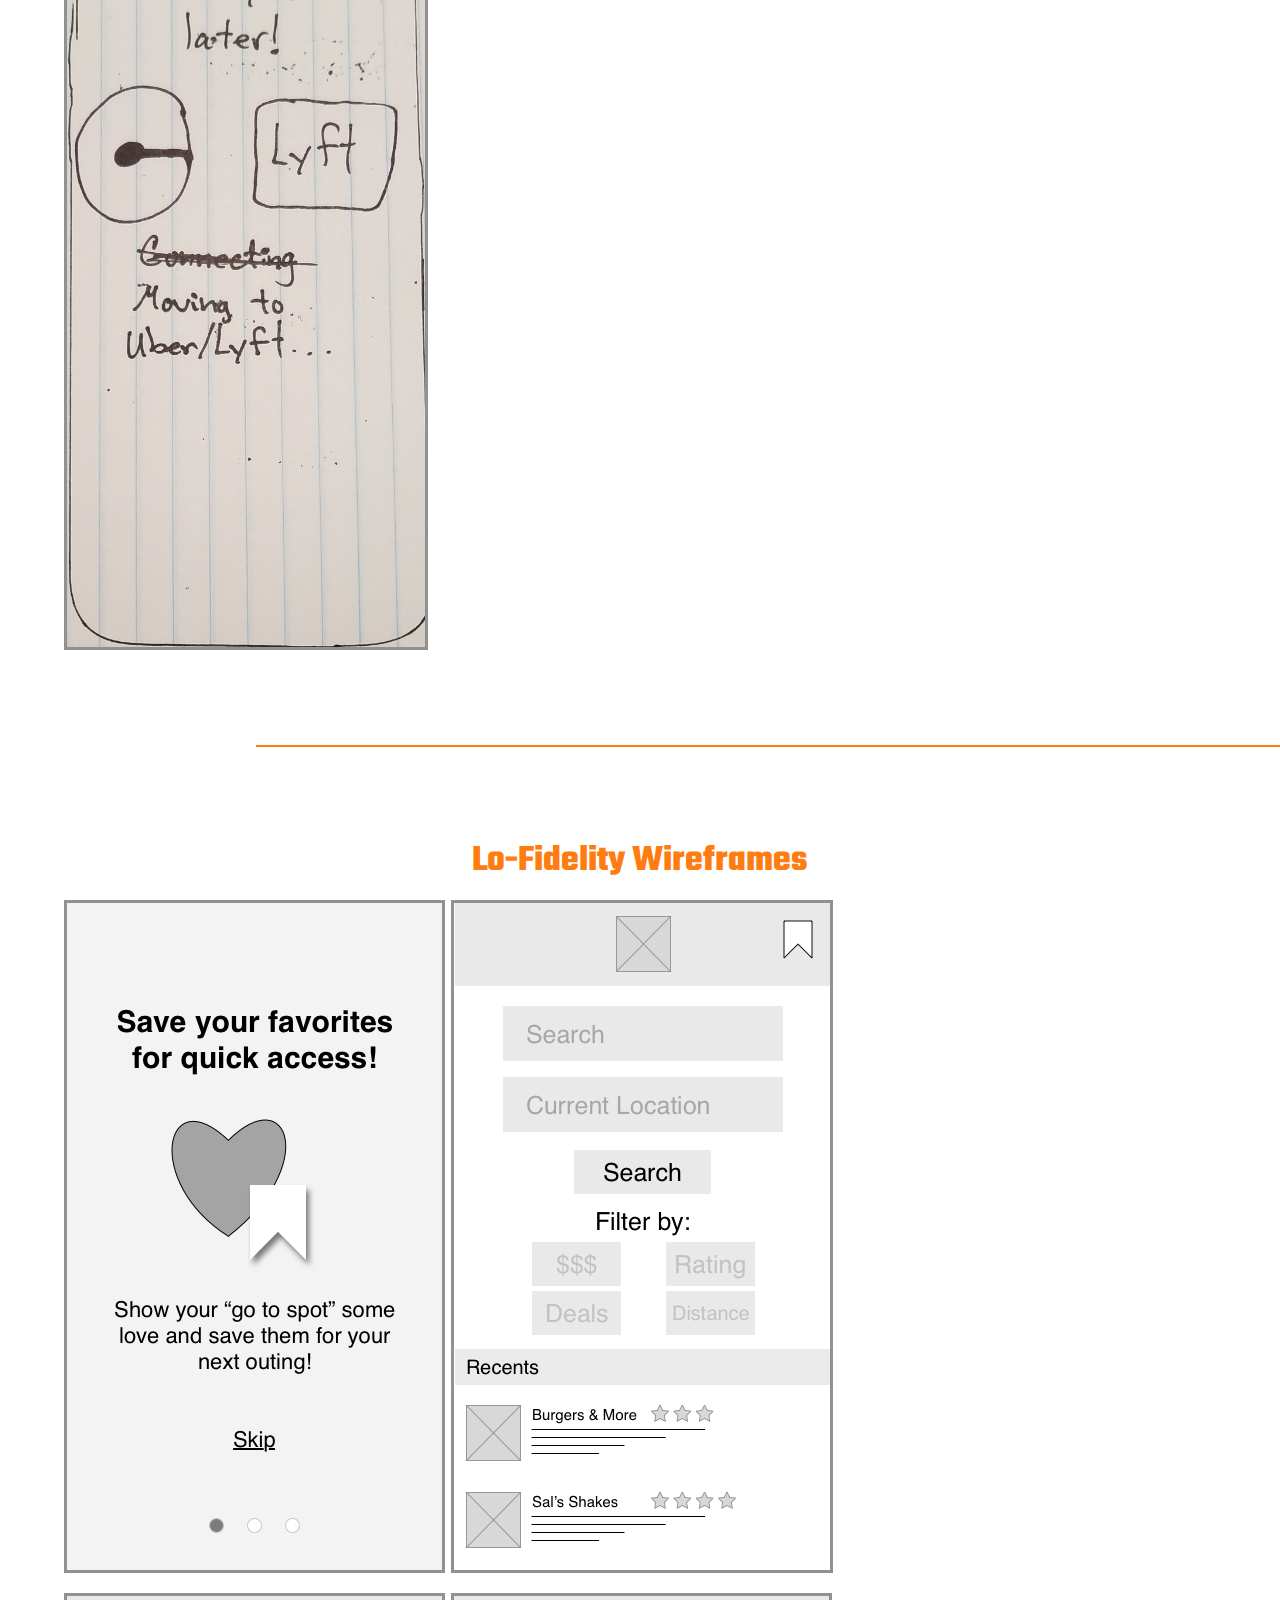
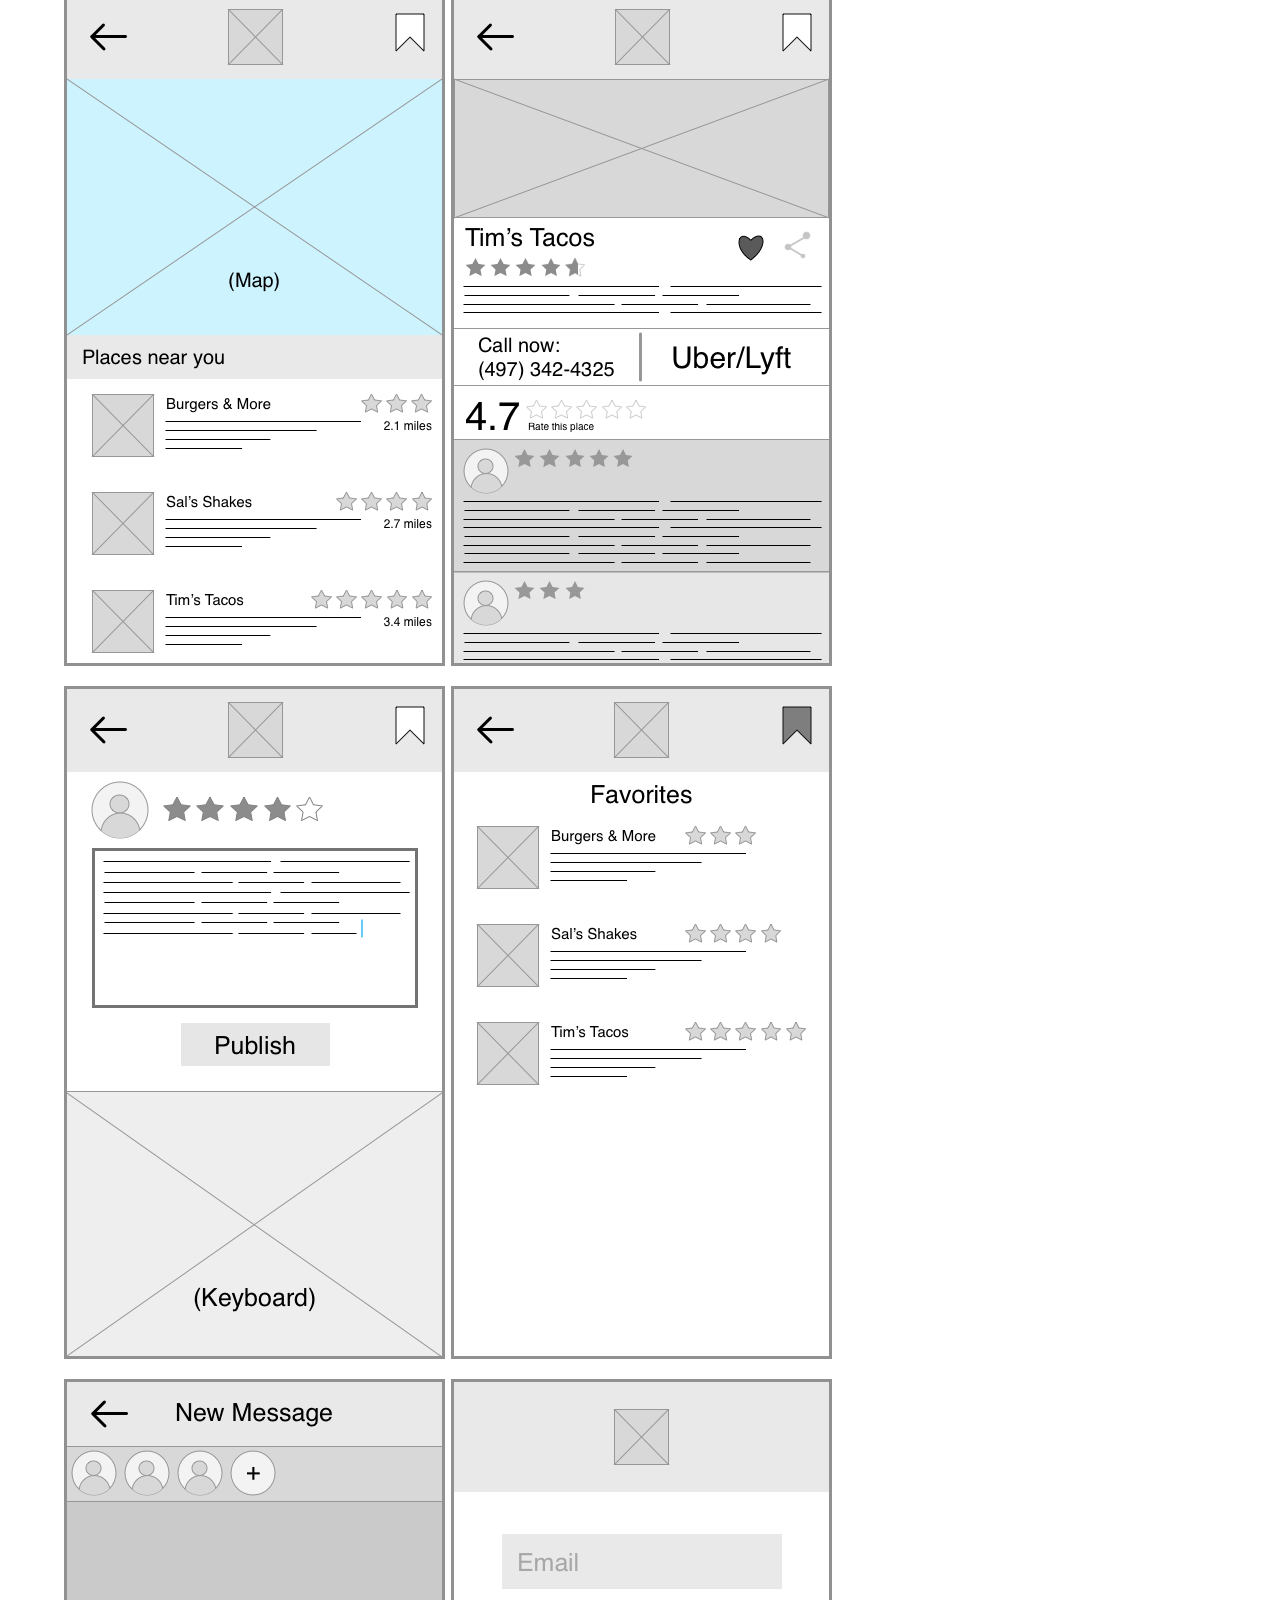
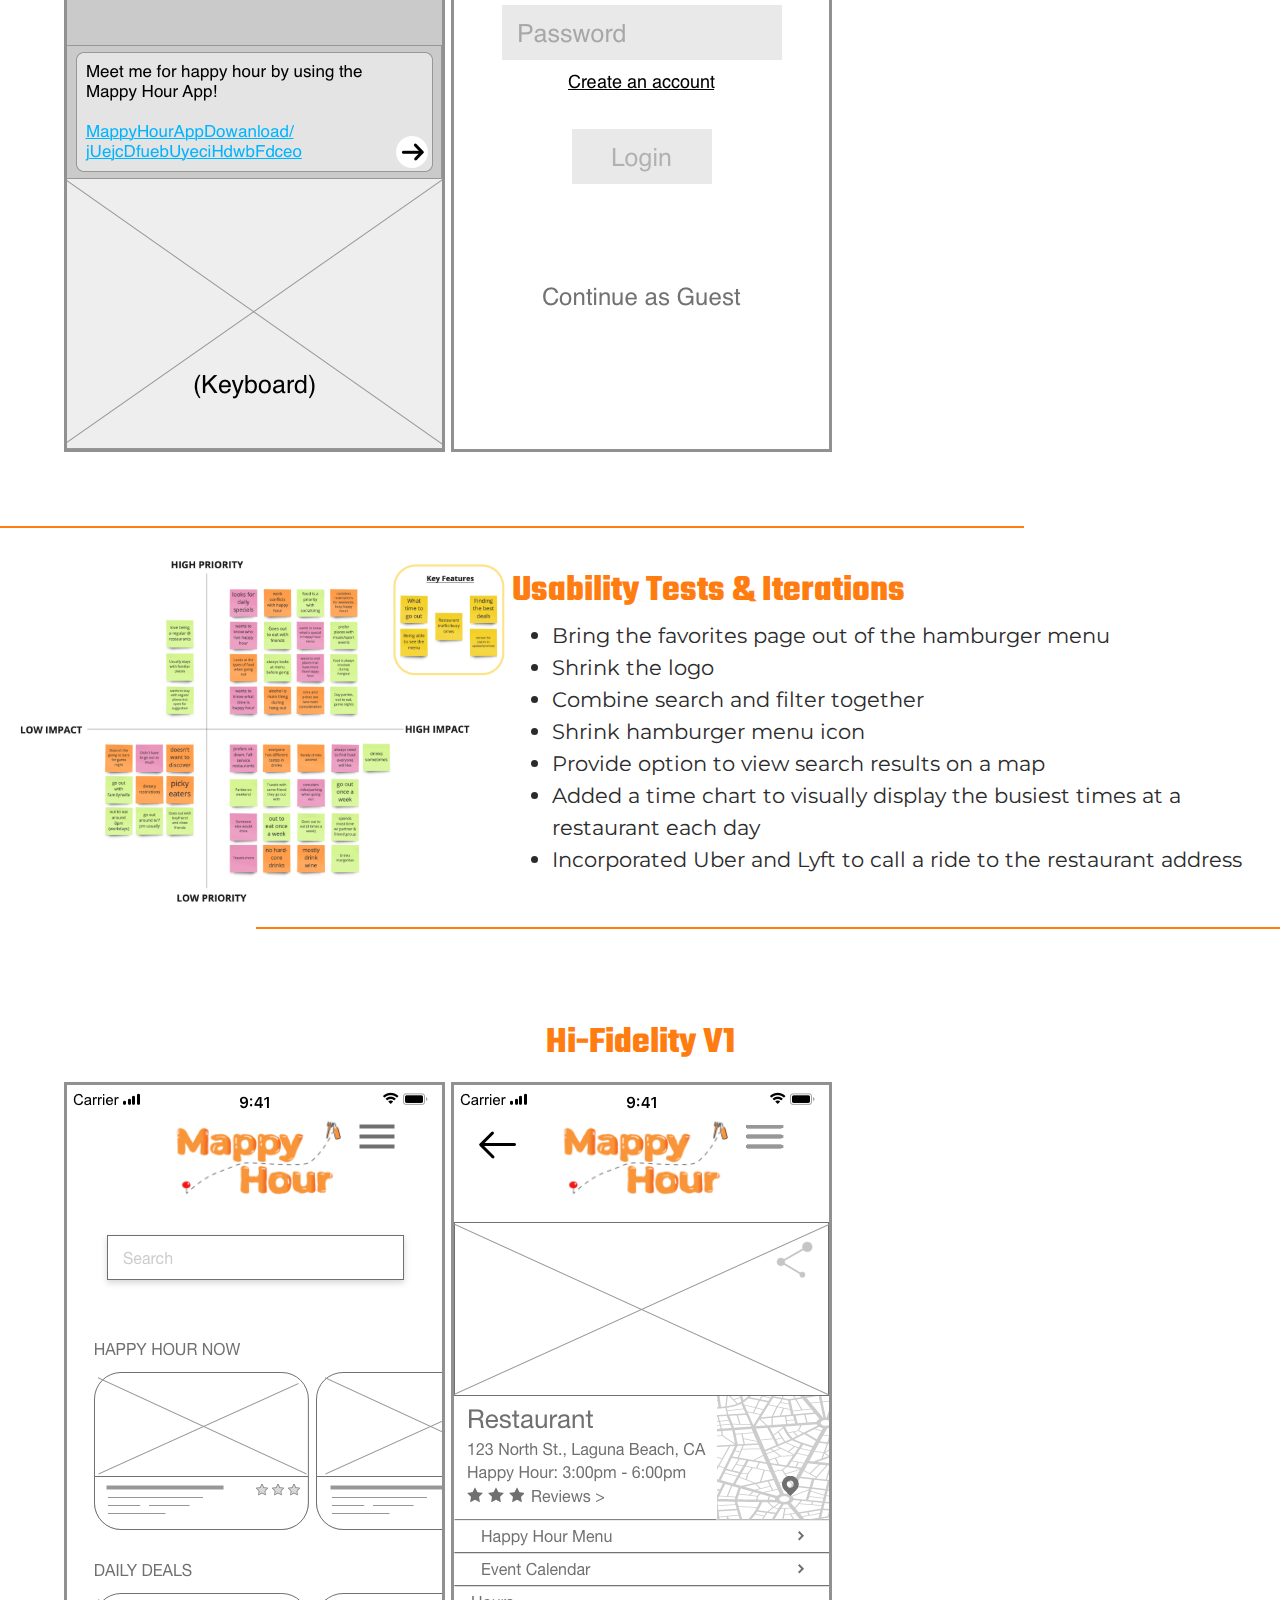
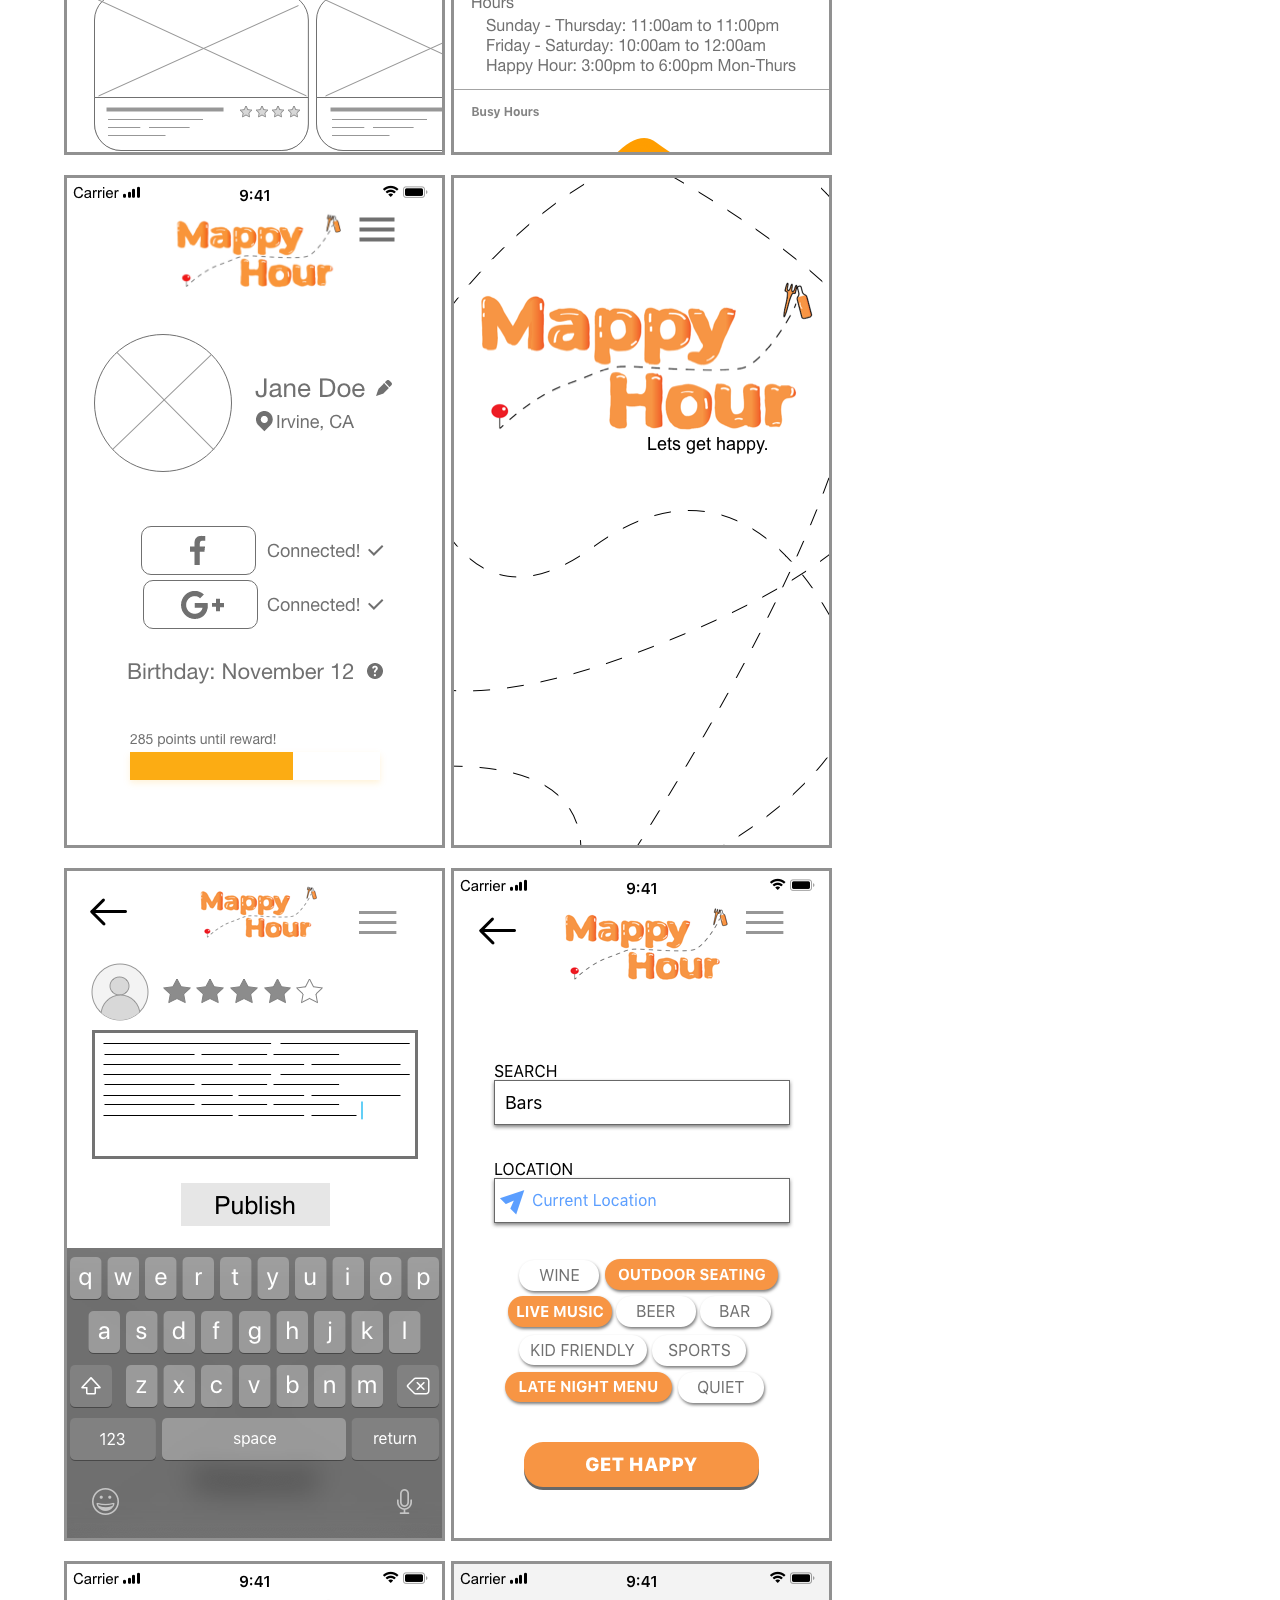
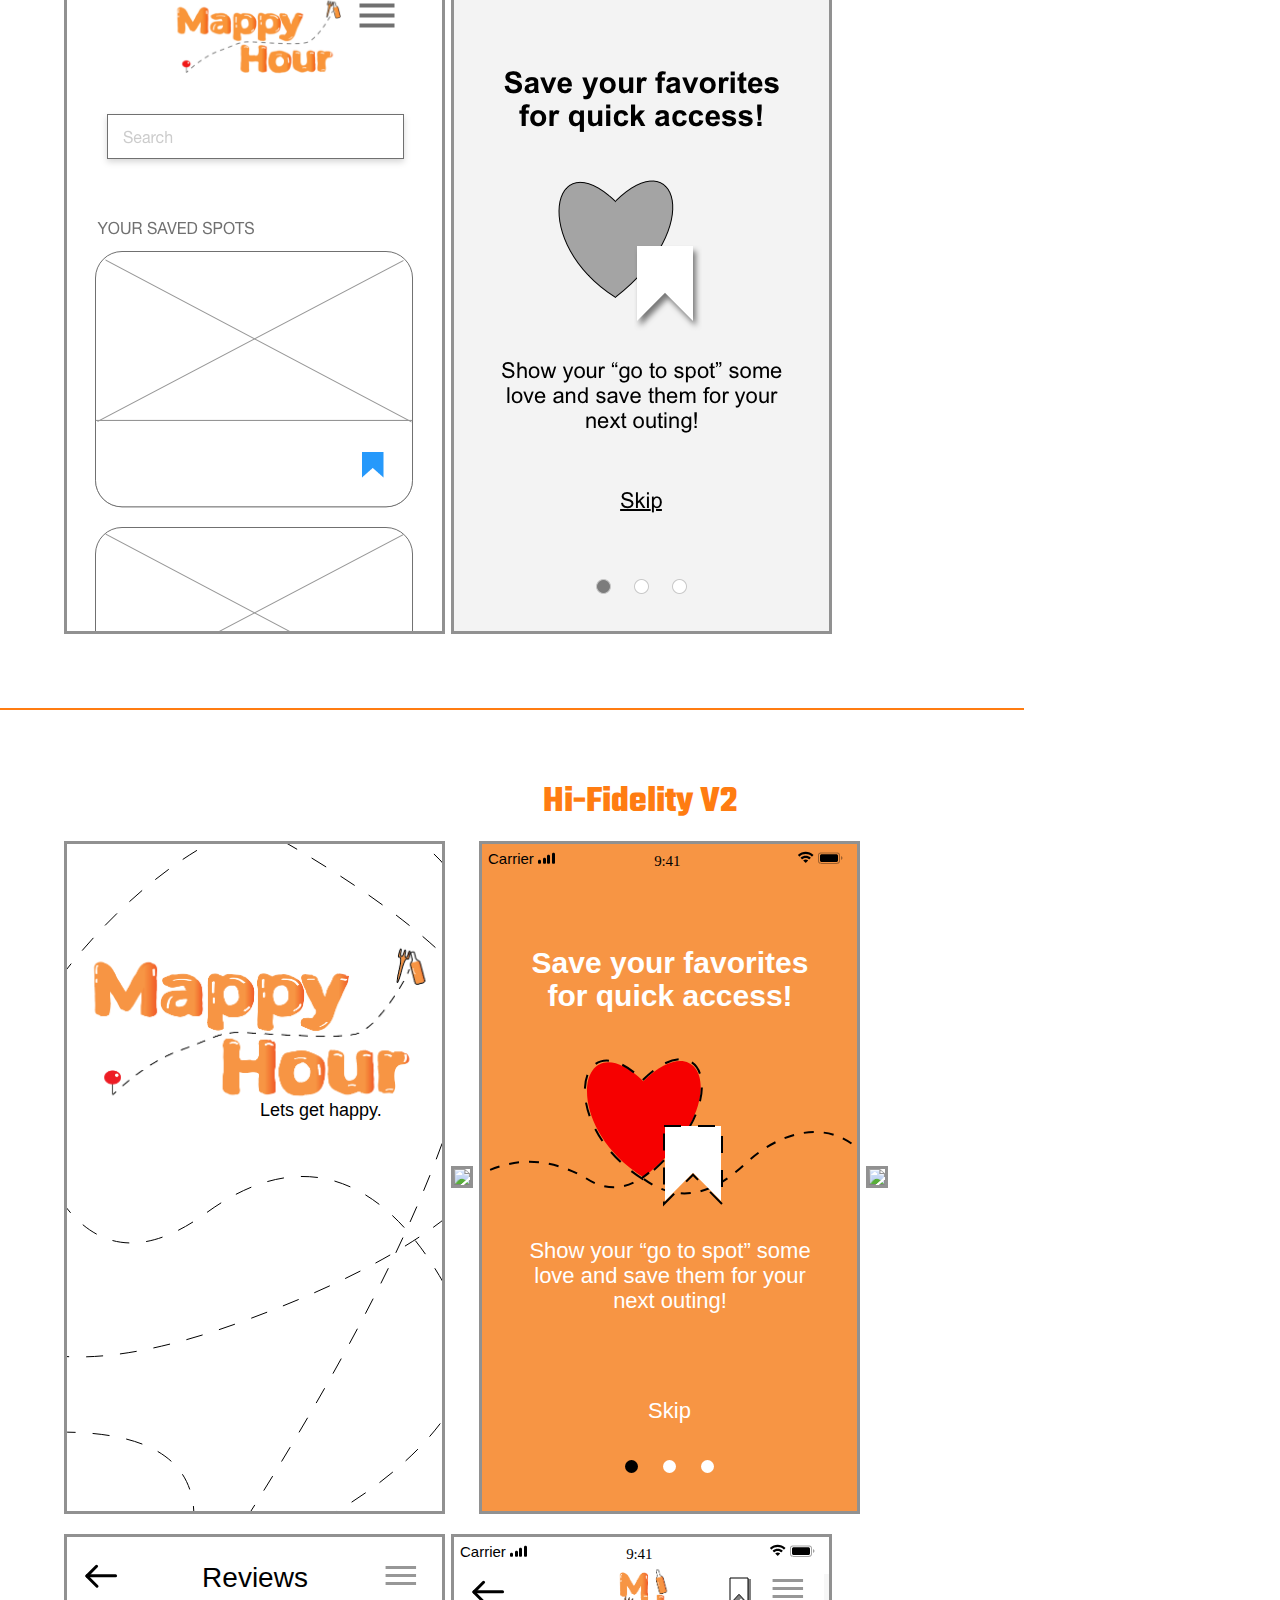
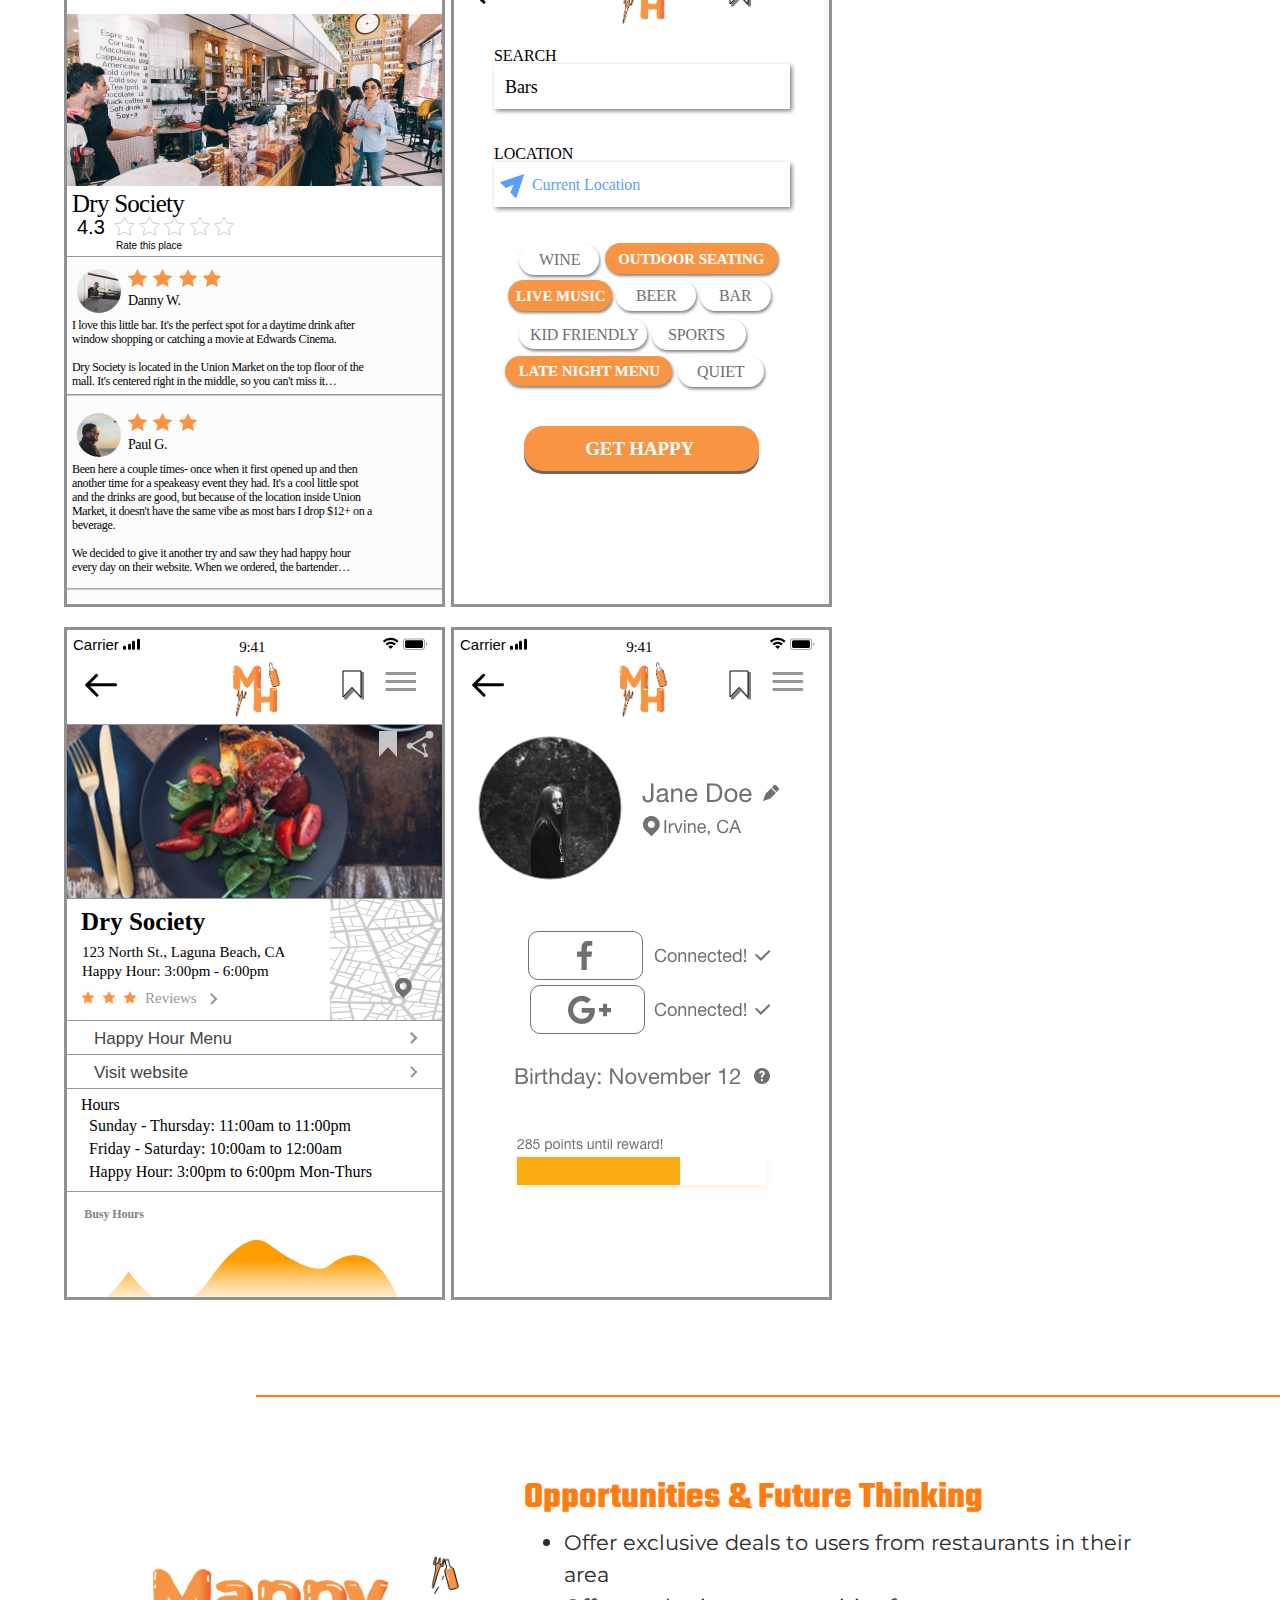
==== commit f61bd056: "Mobile hamburger added" ====
--- a/MappyHour/index.html
+++ b/MappyHour/index.html
@@ -8,7 +8,9 @@
     <meta name="viewport" content="width=device-width, initial-scale=1">
     <script src="https://ajax.googleapis.com/ajax/libs/jquery/3.4.1/jquery.min.js"></script>
     <link href="https://fonts.googleapis.com/css?family=Montserrat|Teko&display=swap" rel="stylesheet">
-    <title>Mappy Hour: Case Study</title>
+    <link rel="stylesheet" href="https://cdnjs.cloudflare.com/ajax/libs/font-awesome/4.7.0/css/font-awesome.min.css">
+    <link rel="icon" href="../images/JsG Logo.png">
+    <title>JsG Portfolio • Mappy Hour</title>
 </head>
 
 <script src="https://ajax.googleapis.com/ajax/libs/jquery/3.4.1/jquery.min.js"></script>
@@ -16,12 +18,45 @@
 
 <nav class="navBar">
     <div><a id="navLogo" href="../index.html">JsG</a></div>
+    <a class="nav" href="https://wethepeople-justice.com/">We The People</a>
+    <a class="nav" href="../facilitron/facilitron.html">Facilitron</a>
     <a class="nav" href="../Soli/soli.html">SOLi</a>
     <span class="navPage">Mappy Hour</span>
     <a class="nav" href="../NAMI/nami.html">NAMI</a>
-    <a class="nav" href="../facilitron/facilitron.html">Facilitron</a>
     </div>
 </nav>
+
+<header class="web">
+    <a href="#main-menu"
+       id="main-menu-toggle"
+       class="menu-toggle"
+       aria-label="Open main menu">
+      <span class="sr-only">Open main menu</span>
+      <span class="fa fa-bars" aria-hidden="true"></span>
+    </a>
+    
+    <nav id="main-menu" class="main-menu" aria-label="Main menu">
+      <a href="#main-menu-toggle"
+         id="main-menu-close"
+         class="menu-close"
+         aria-label="Close main menu">
+        <span class="sr-only">Close main menu</span>
+        <span class="fa fa-close" aria-hidden="true"></span>
+      </a>
+      <ul>
+        <li><a href="../index.html">Home</a></li>
+        <li><a href="https://wethepeople-justice.com/">We The People</a></li>
+        <li><a href="../facilitron/facilitron.html">Facilitron</a></li>
+        <li><a href="../Soli/soli.html">SOLi</a></li>
+        <li><a href="#">Mappy Hour</a></li>
+        <li><a href="../NAMI/nami.html">NAMI</a></li>
+      </ul>
+    </nav>
+    <a href="#main-menu-toggle"
+       class="backdrop"
+       tabindex="-1"
+       aria-hidden="true" hidden></a>
+  </header>
 
 <body>
     <div class="header">
--- a/MappyHour/css/style.css
+++ b/MappyHour/css/style.css
@@ -46,7 +46,7 @@
 #navLogo{
     font-family: 'Teko', sans-serif;
     font-size: 22pt;
-    color: #1a1a1a;
+    color: #003875;
     padding: 0 10px 10px 10px;
     margin-left: 10px;
     font-weight: bold;
@@ -262,7 +262,9 @@
     text-decoration: none;
 }
 
-
+.web{
+    display: none;
+}
 
 
 @media only screen and (max-width: 750px) {
@@ -279,7 +281,7 @@
     }
     
     .navBar{
-        display: flex;
+        display: none;
         justify-content: space-around;
         flex-wrap: wrap;
         align-items: center;
@@ -512,4 +514,176 @@
         padding: 20px;
     }
 
+    .web{
+        display: unset;
+    }
+
+/* Button styling */
+.menu-toggle {
+    display: inline-block;
+    padding: .75em 15px;
+    line-height: 1em;
+    font-size: 1em;
+    color: #333;
+  }
+  
+  .menu-toggle:hover,
+  .menu-toggle:focus {
+    color: #2b2b2b;
+  }
+  
+  /*
+   Default styles + Mobile first
+   Offscreen menu style
+  */
+  .main-menu {
+    position: absolute;
+    display: none;
+    left: -200px;
+    top: 0;
+    height: 100%;
+      overflow-y: scroll;
+      overflow-x: visible;
+      transition: left 0.3s ease,
+                        box-shadow 0.3s ease;
+      z-index: 999;
+  }
+  
+  .main-menu ul {
+    list-style: none;
+    margin: 0;
+    padding: 2.5em 0 0;
+    /* Hide shadow w/ -8px while 'closed' */
+    -webkit-box-shadow: -8px 0 8px rgba(0,0,0,.5);
+       -moz-box-shadow: -8px 0 8px rgba(0,0,0,.5);
+            box-shadow: -8px 0 8px rgba(0,0,0,.5);
+    min-height: 100%;
+    width: 200px;
+    background: #1a1a1a;
+  }
+  
+  .main-menu a {
+    display: block;
+    padding: .75em 15px;
+    line-height: 1em;
+    font-size: 1em;
+    color: #fff;
+    text-decoration: none;
+    border-bottom: 1px solid #383838;
+  }
+  
+  .main-menu li:first-child a {
+    border-top: 1px solid #383838;
+  }
+  
+  .main-menu a:hover,
+  .main-menu a:focus {
+    background: #333;
+    text-decoration: underline;
+  }
+  
+  .main-menu .menu-close {
+    position: absolute;
+    right: 0;
+    top: 0;
+  }
+  
+  /*
+   On small devices, allow it to toggle...
+  */
+  /*
+   :target for non-JavaScript
+   [aria-expanded] will be used if/when JavaScript is added to improve interaction, though it's completely optional.
+  */
+  .main-menu:target,
+  .main-menu[aria-expanded="true"] {
+    display: block;
+    left: 0;
+    outline: none;
+    -moz-box-shadow: 3px 0 12px rgba(0,0,0,.25);
+    -webkit-box-shadow: 3px 0 12px rgba(0,0,0,.25);
+    box-shadow: 3px 0 12px rgba(0,0,0,.25);
+  }
+  
+  .main-menu:target .menu-close,
+  .main-menu[aria-expanded="true"] .menu-close {
+    z-index: 1001;
+  }
+  
+  .main-menu:target ul,
+  .main-menu[aria-expanded="true"] ul {
+    position: relative;
+    z-index: 1000;
+  }
+  
+  /* 
+   We could us `.main-menu:target:after`, but
+   it wouldn't be clickable.
+  */
+  .main-menu:target + .backdrop,
+  .main-menu[aria-expanded="true"] + .backdrop{
+    position: absolute;
+    display: block;  
+    left: 0;
+    top: 0;
+    width: 100%;
+    height: 100%;
+    z-index: 998;
+    background: #000;
+    background: rgba(0,0,0,.85);
+    cursor: default;
+  }
+  
+  @supports (position: fixed) {
+    .main-menu,
+    .main-menu:target + .backdrop,
+    .main-menu[aria-expanded="true"] + .backdrop{
+      position: fixed;
+    }
+  }
+  
+  /*
+   Larger screen styling
+   Horizontal menu
+  */
+  @media (min-width: 768px) {
+    .menu-toggle,
+    .main-menu .menu-close {
+      display: none;
+    }
+    
+    /* Undo positioning of off-canvas menu */
+    .main-menu {
+      position: relative;
+          left: auto;
+          top: auto;
+          height: auto;
+      display: block;
+    }
+    
+    .main-menu ul {
+      display: flex;
+      
+      /* Undo off-canvas styling */
+      padding: 0;
+      -webkit-box-shadow: none;
+         -moz-box-shadow: none;
+              box-shadow: none;
+      height: auto;
+      width: auto;
+      background: none;
+    }
+    
+    .main-menu a {
+      color: #06c;
+      border: 0 !important; /* Remove borders from off-canvas styling */
+    }
+    
+    .main-menu a:hover,
+    .main-menu a:focus {
+      background: none; /* Remove background from off-canvas styling */
+      color: #c00;
+    }
+  }
+
 }